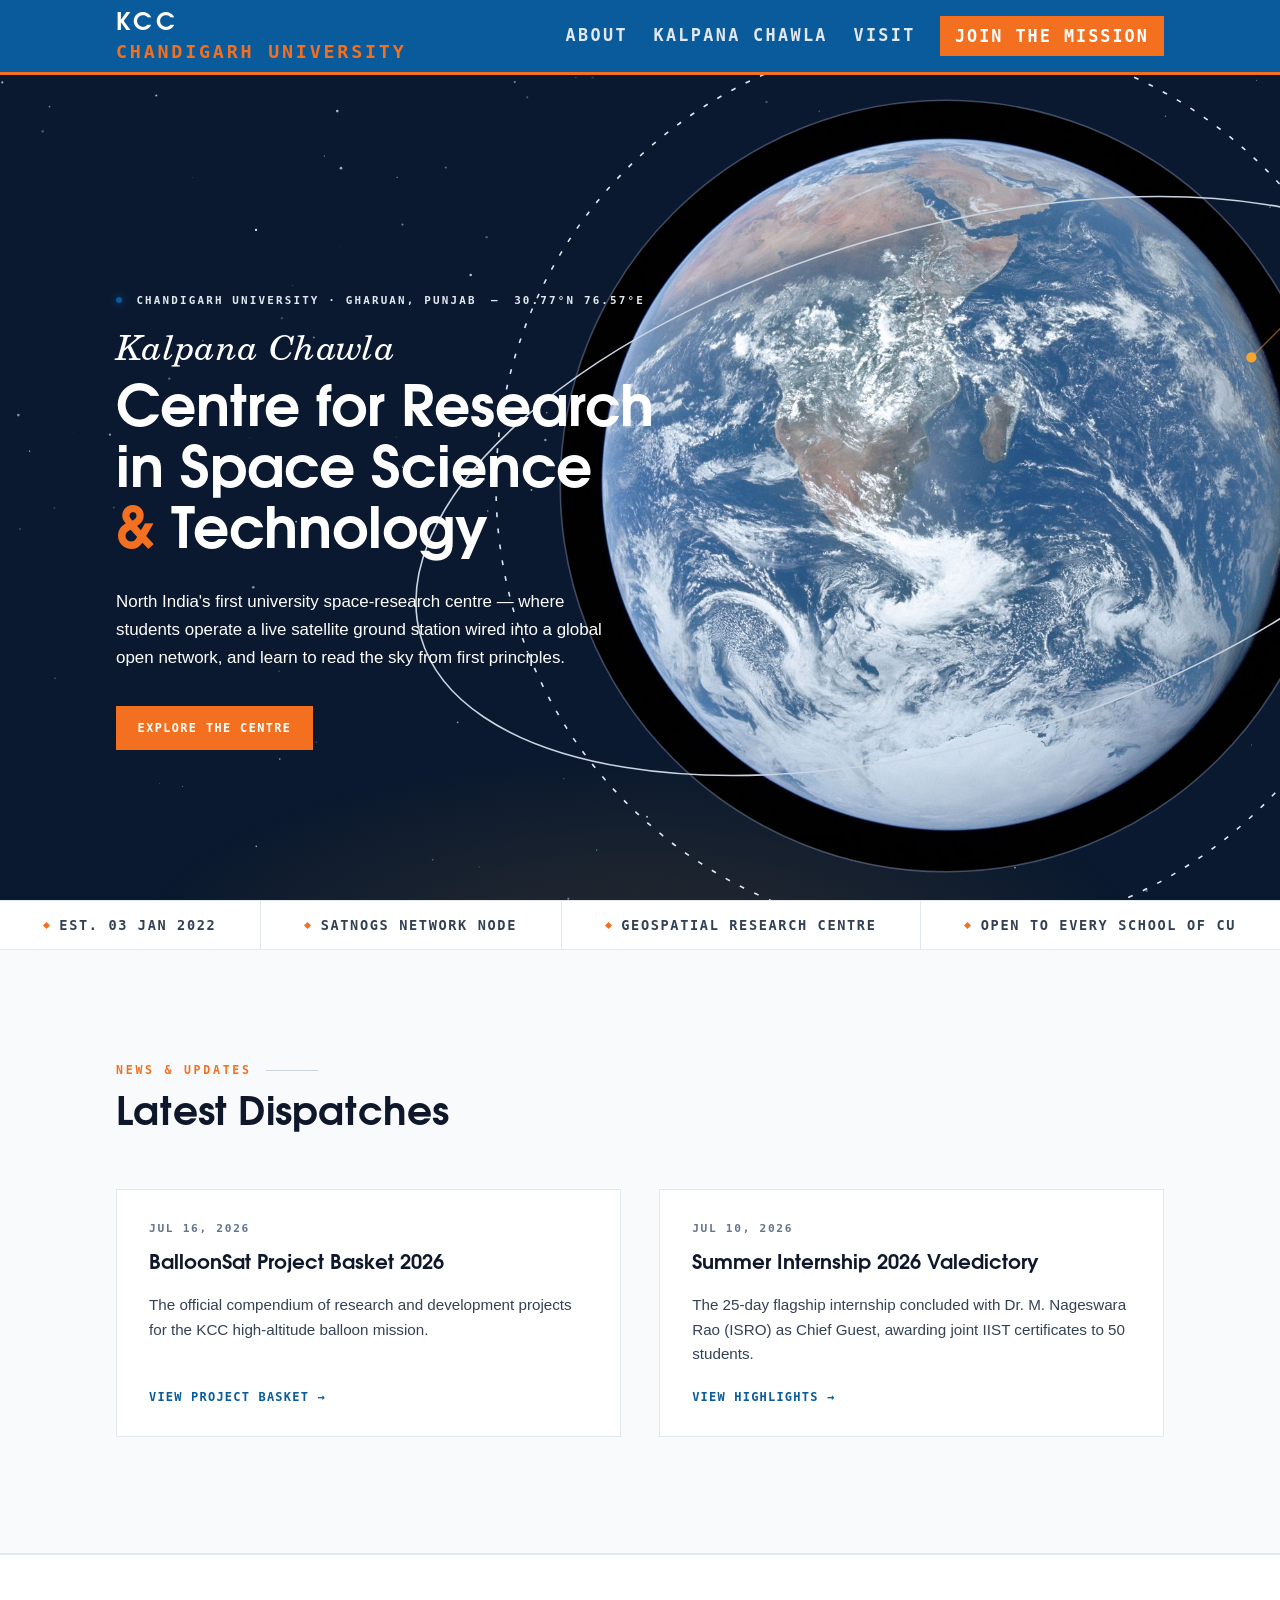
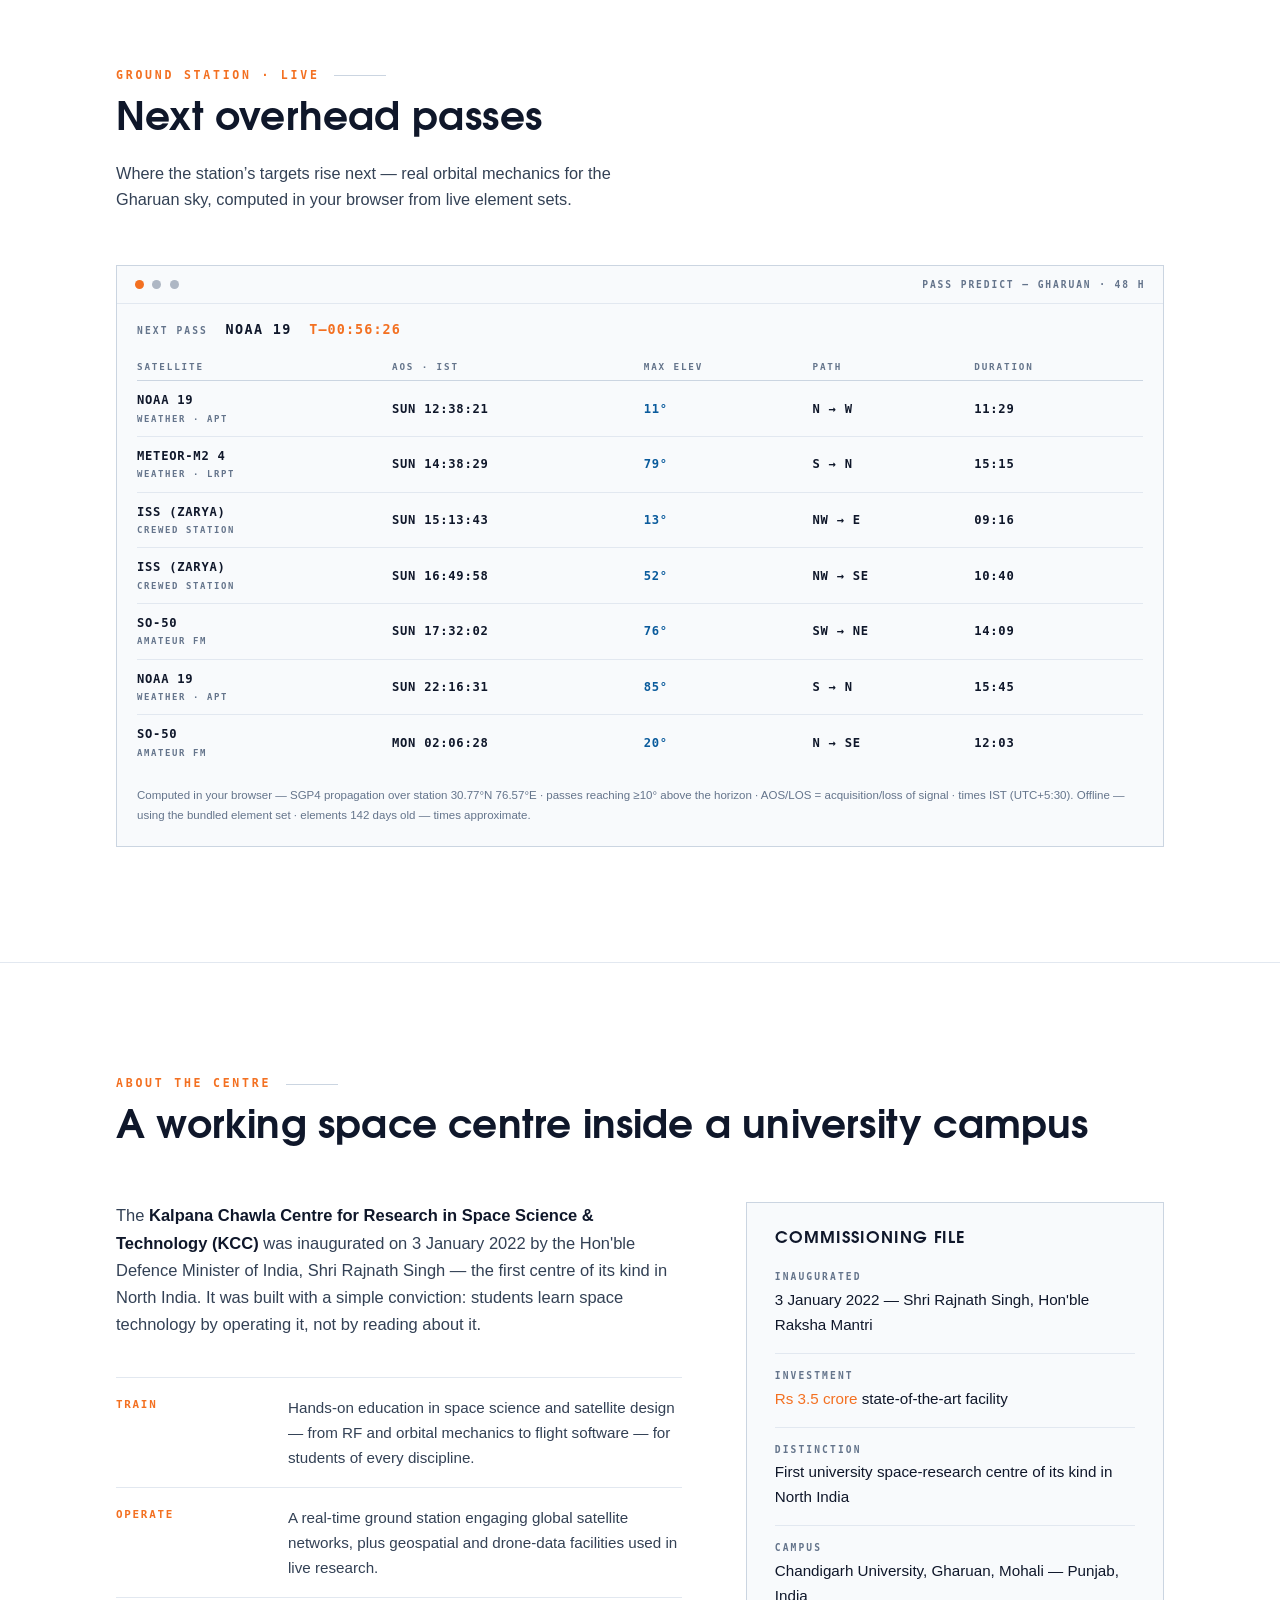
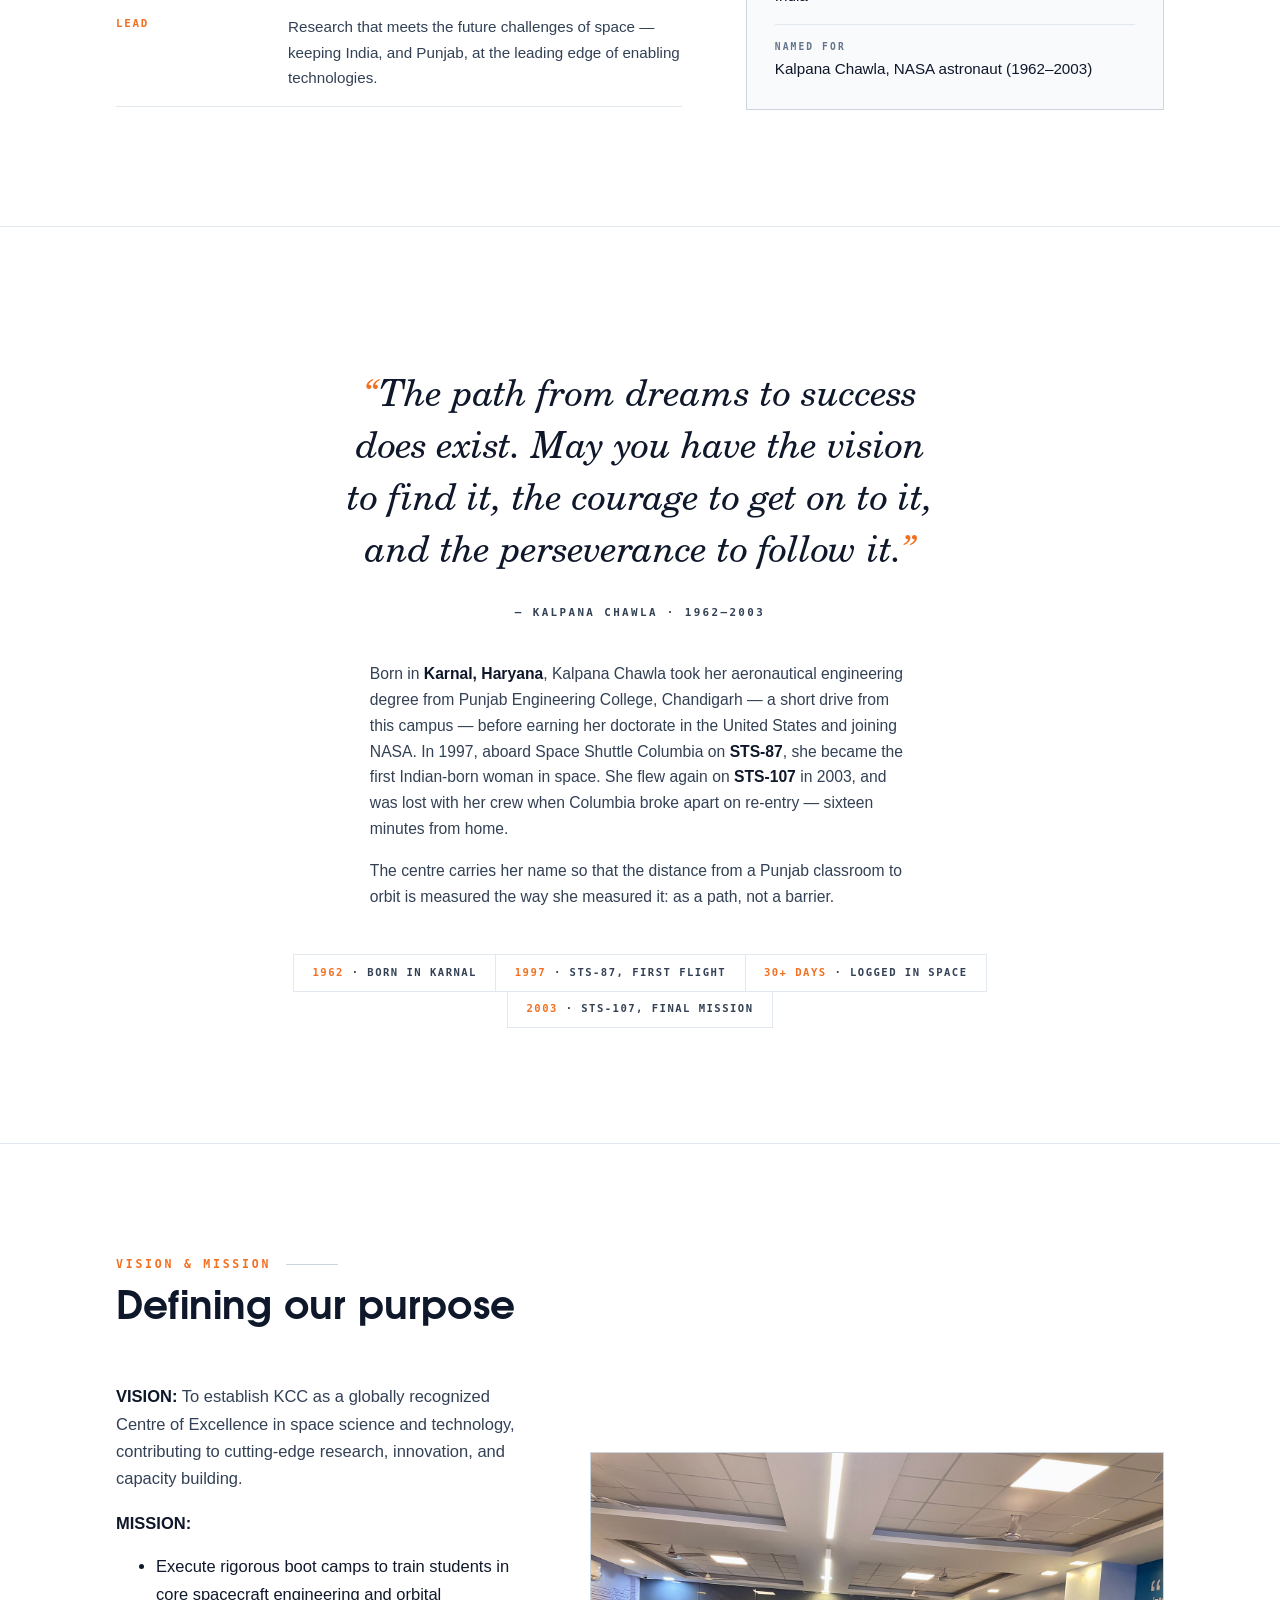
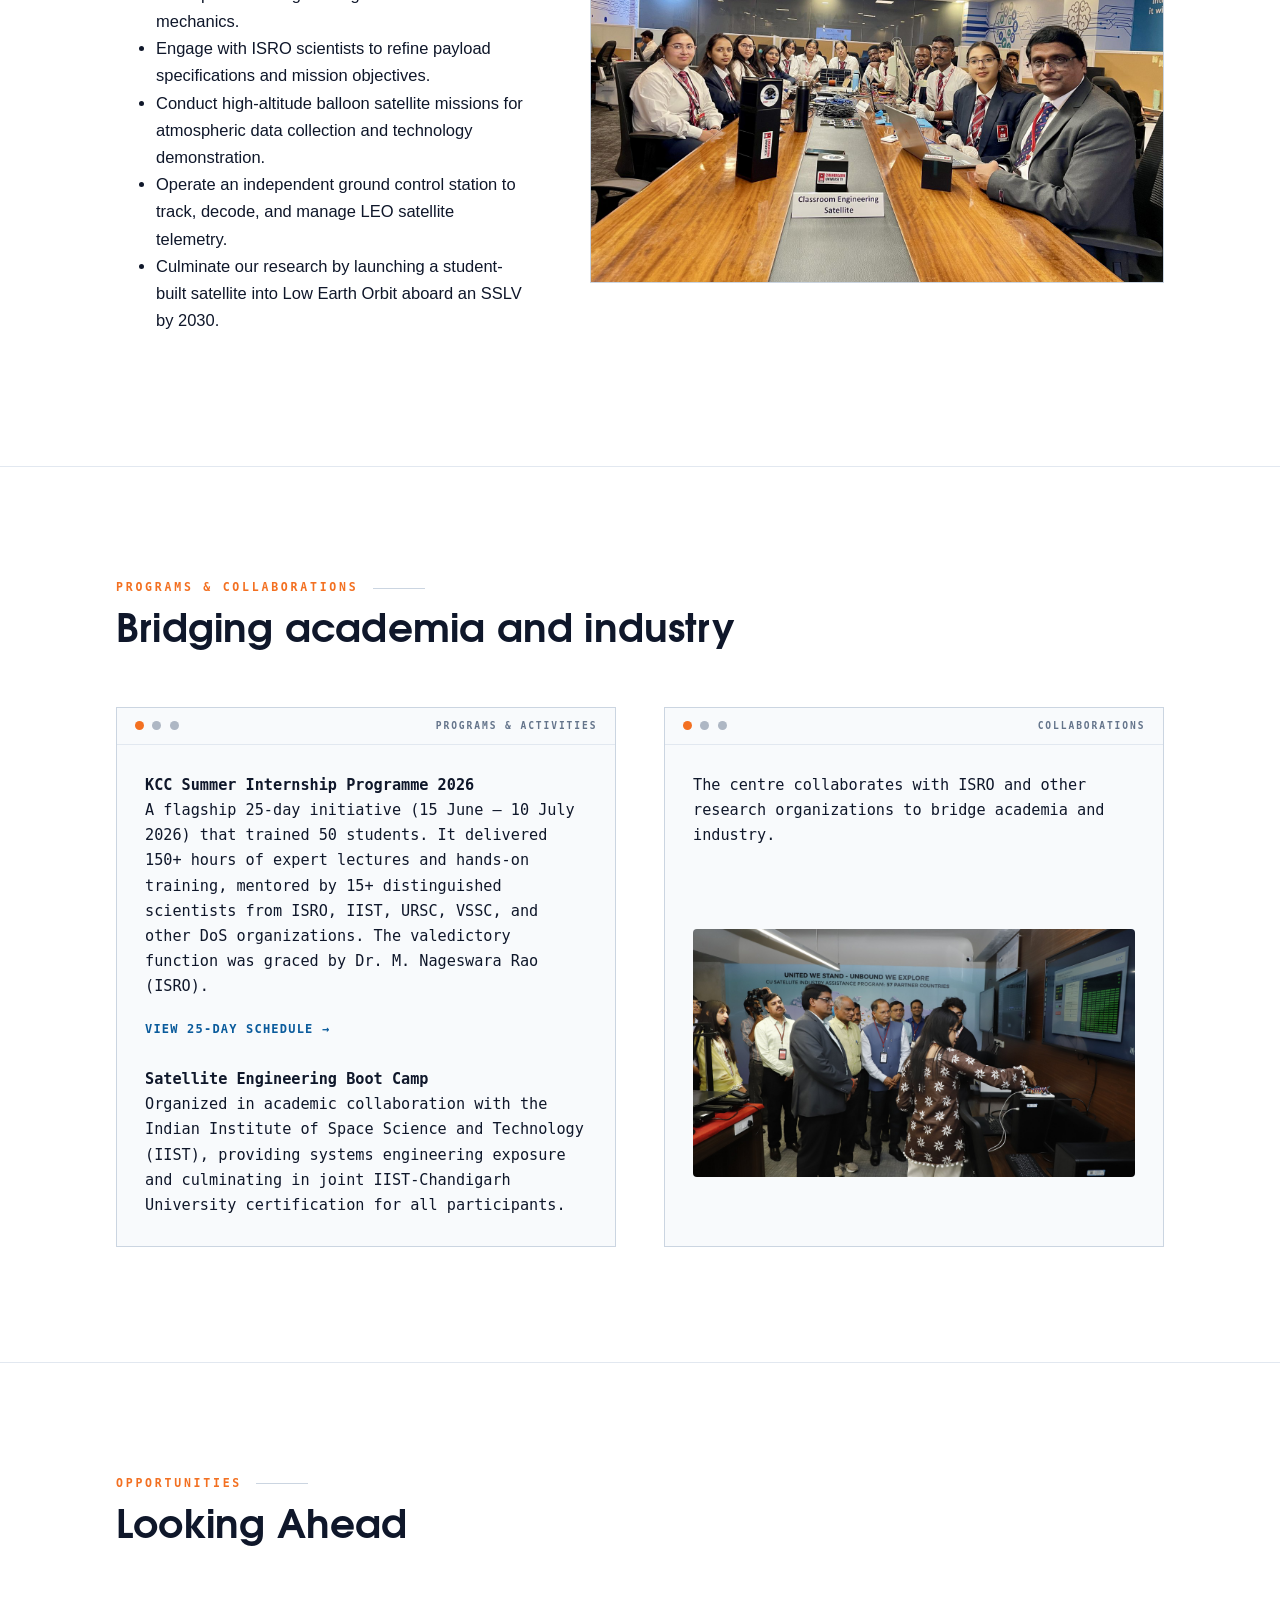
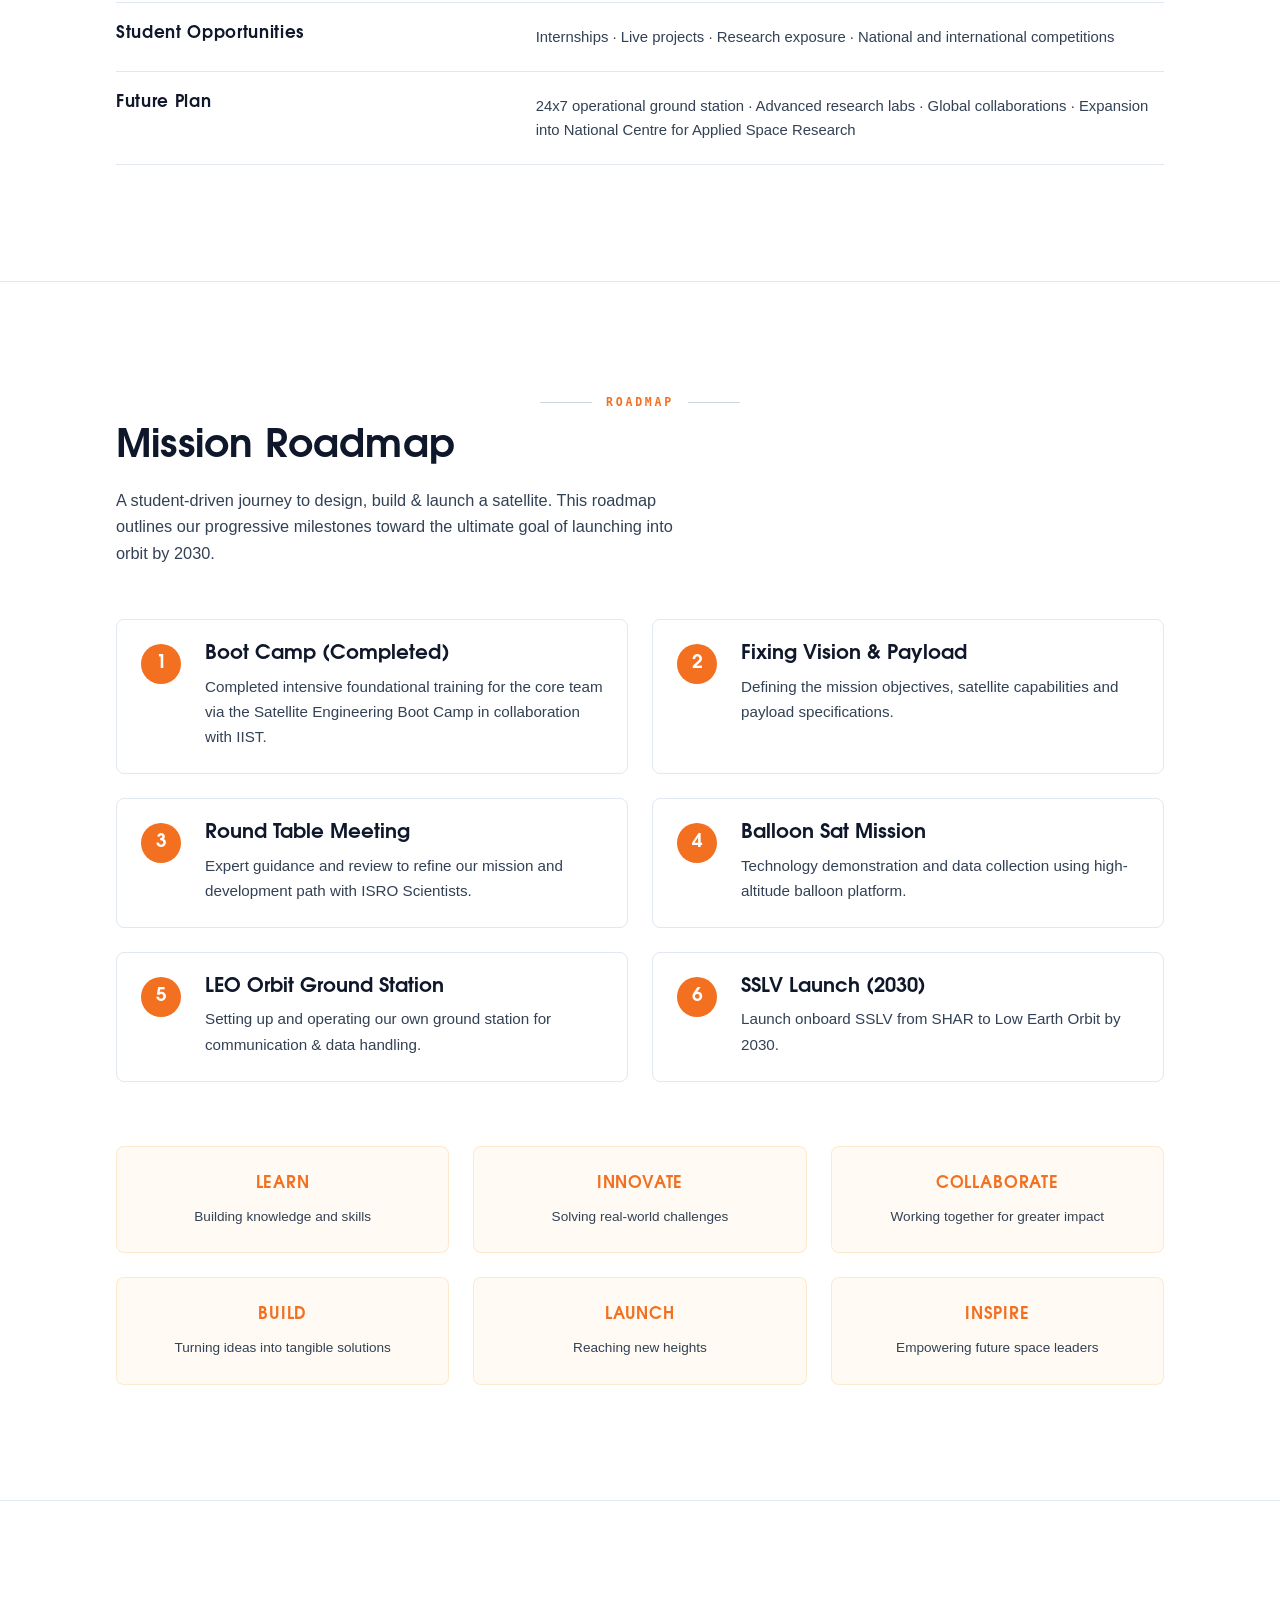
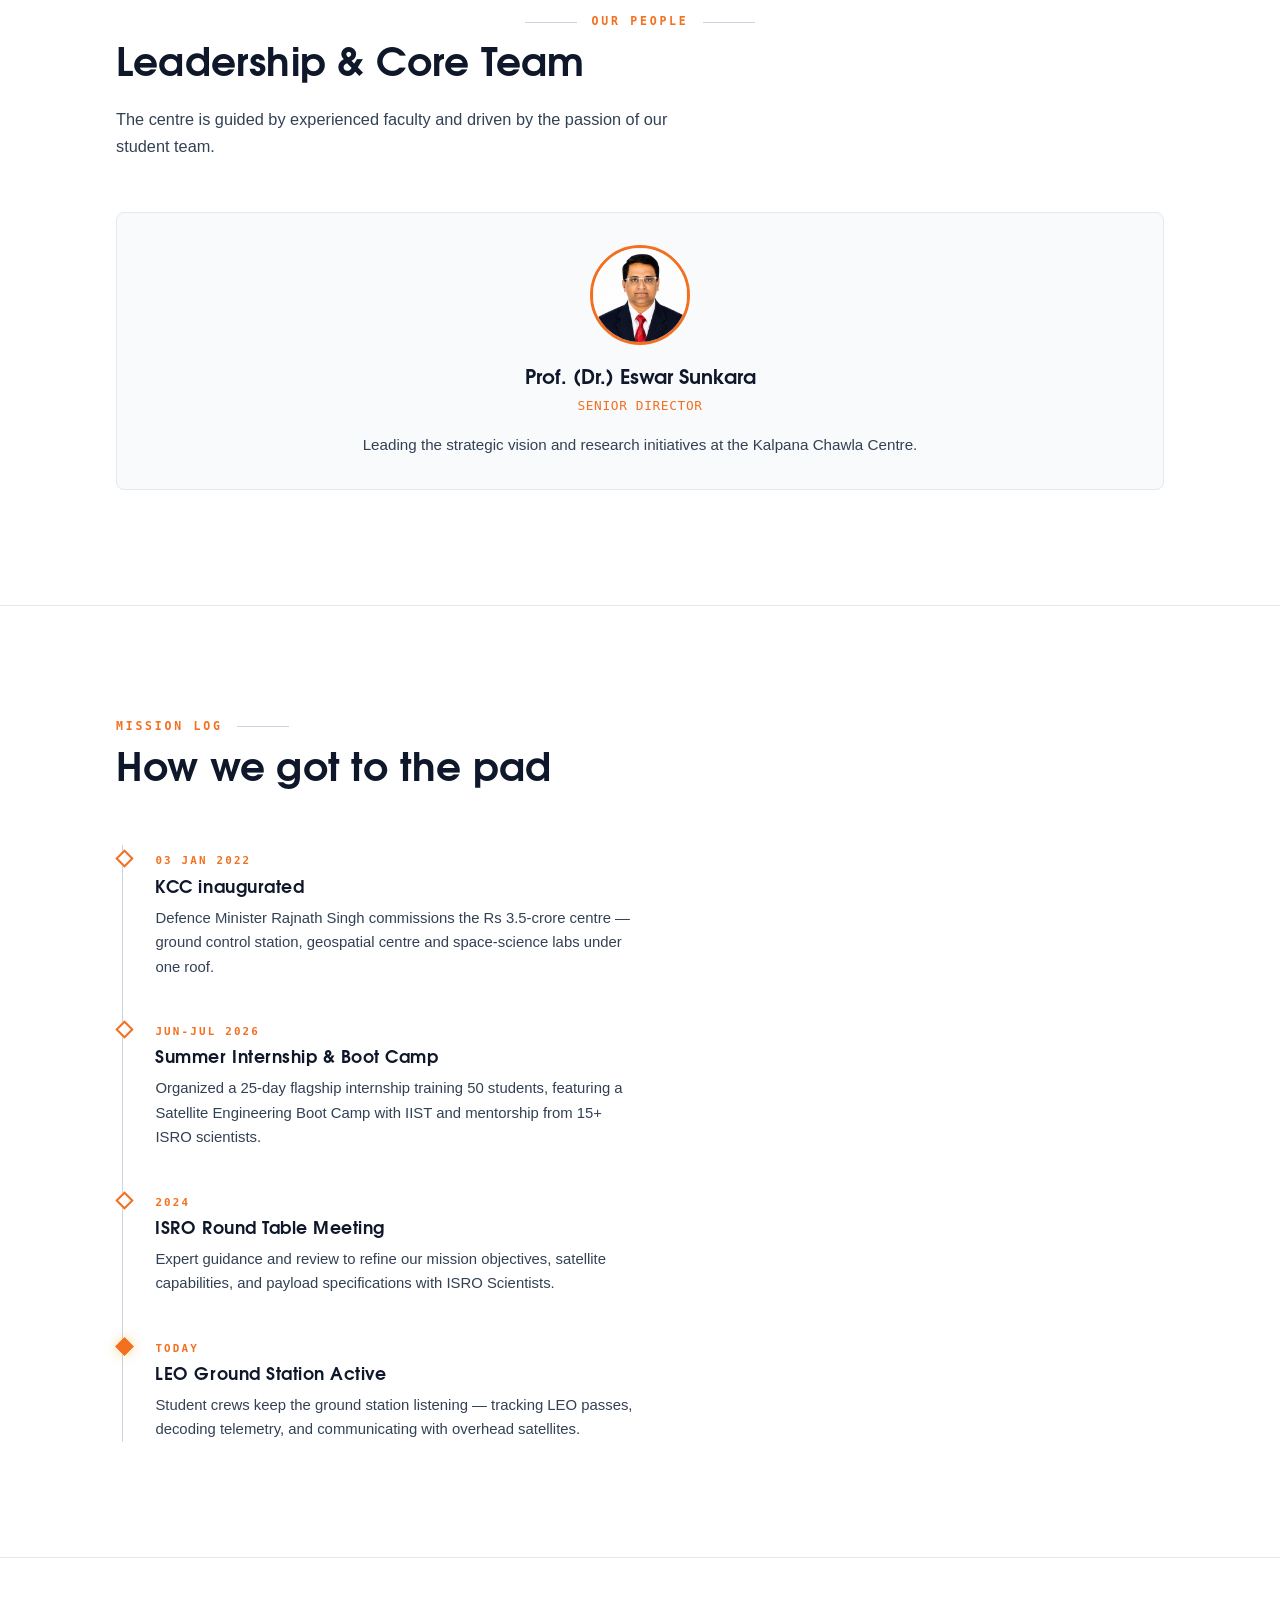
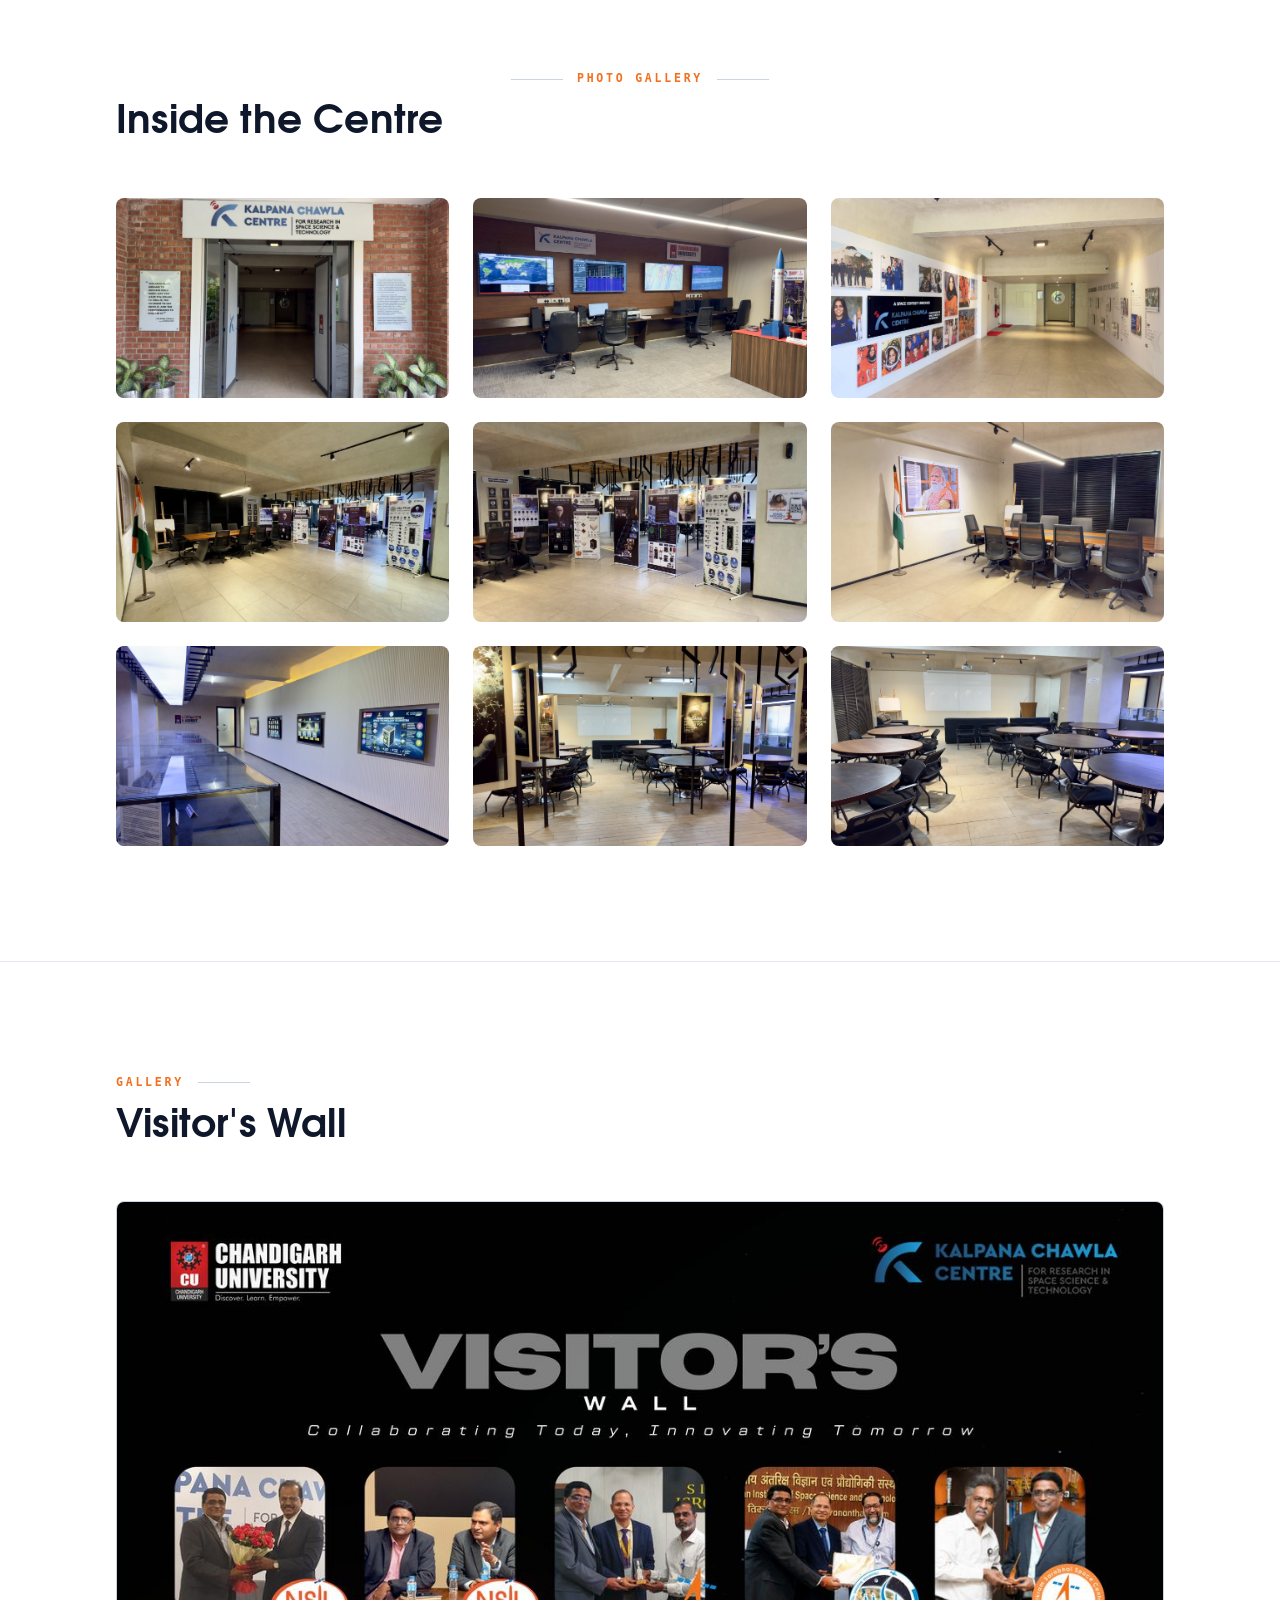
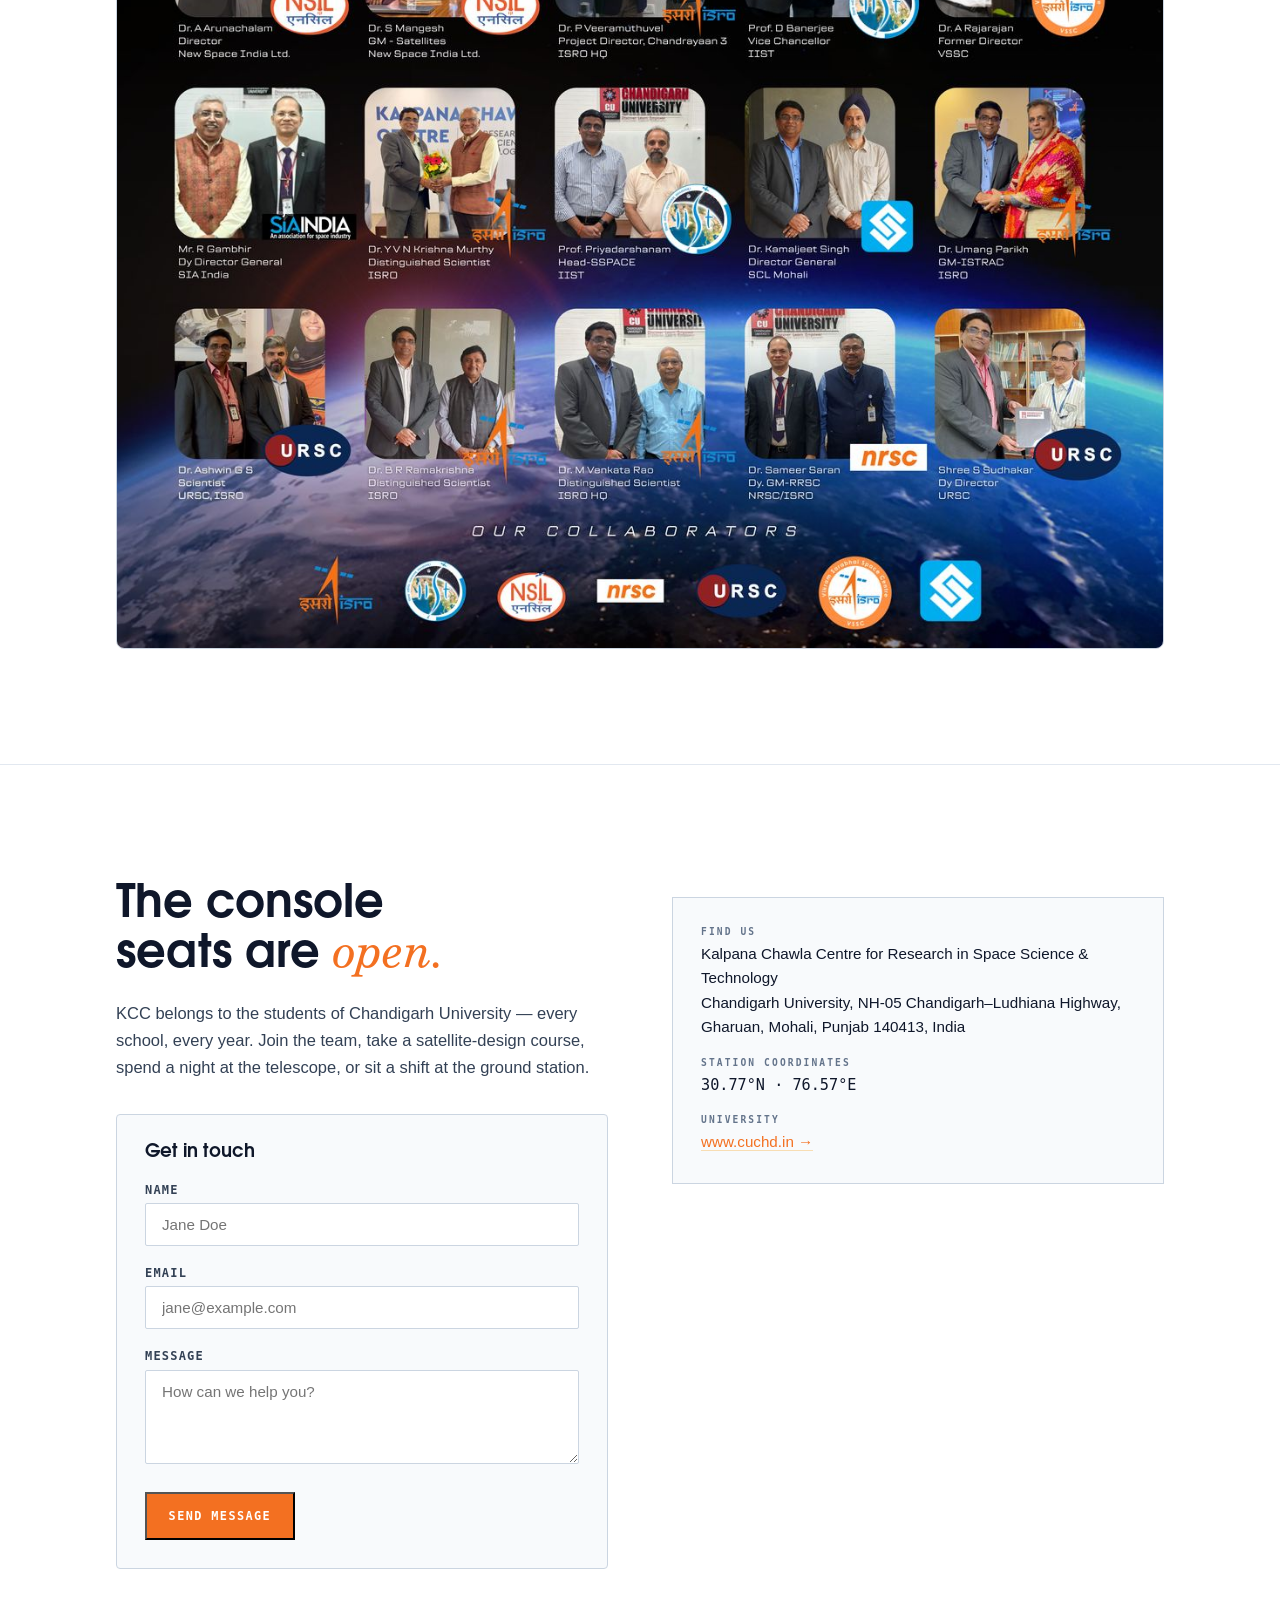
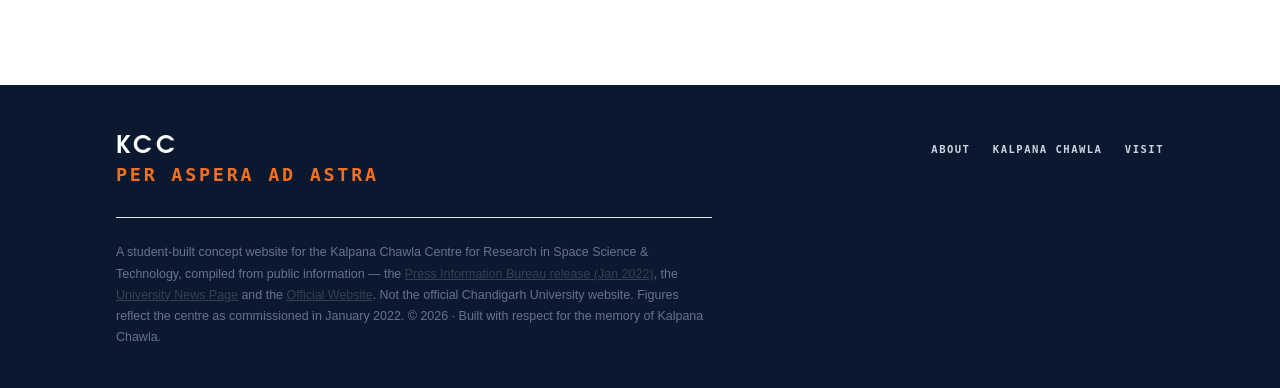
==== index.html @ 45ed9444 "Replace gallery stock images with real photos of the centre Swap the five placeholder gallery images" ====
<!doctype html>
<html lang="en">
<head>
<meta charset="utf-8">
<title>KCC &mdash; Kalpana Chawla Centre for Research in Space Science &amp; Technology</title>
<meta name="viewport" content="width=device-width, initial-scale=1">
<meta name="color-scheme" content="light">
<meta name="description" content="North India's first university space-research centre at Chandigarh University, Gharuan &mdash; a student-run satellite ground station on the global SatNOGS network, space-science labs, internships and open sky nights.">
<link rel="stylesheet" href="assets/css/style.css?v=14">

<link rel="icon" href="data:image/svg+xml,<svg xmlns='http://www.w3.org/2000/svg' viewBox='0 0 100 100'><text y='0.9em' font-size='90'>🛰️</text></svg>">
<meta property="og:title" content="KCC &mdash; Kalpana Chawla Centre for Research in Space Science & Technology">
<meta property="og:description" content="North India's first university space-research centre at Chandigarh University, Gharuan &mdash; a student-run satellite ground station on the global SatNOGS network, space-science labs, internships and open sky nights.">
<meta property="og:type" content="website">
<meta property="og:image" content="https://humanoidr6.github.io/kcc-website/assets/og.jpg">
</head>
<body>
<a class="skip" href="#about">Skip to content</a>

<header id="hdr">
  <div class="wrap nav">
    <a class="brand" href="#top" aria-label="KCC home">
      <b>KCC</b>
      <span>CHANDIGARH UNIVERSITY</span>
    </a>
    <nav aria-label="Primary">
      <ul class="nav-links" id="navlinks">
        <li><a href="#about">About</a></li>
        <li><a href="#kalpana">Kalpana Chawla</a></li>
<li><a href="#visit">Visit</a></li>
      </ul>
    </nav>
    <a class="nav-cta" href="#visit">Join the mission</a>
    <button class="burger" id="burger" aria-expanded="false" aria-controls="navlinks" aria-label="Menu">
      <svg width="18" height="14" viewBox="0 0 18 14" aria-hidden="true"><path d="M1 1h16M1 7h16M1 13h16" stroke="currentColor" stroke-width="1.6" stroke-linecap="round"/></svg>
    </button>
  </div>
</header>

<main id="top">

<!-- ================= HERO ================= -->
<section class="hero flush" id="hero">
  <canvas id="stars" aria-hidden="true"></canvas>
  <div class="wrap">
    <div class="hero-content">
      <p class="hero-coords"><span class="dot" aria-hidden="true"></span>
        Chandigarh University &middot; Gharuan, Punjab <span aria-hidden="true">&mdash;</span> 30.77&deg;N&nbsp;76.57&deg;E
      </p>
      <h1>
        <span class="name">Kalpana Chawla</span>
        Centre for Research in Space Science <span class="amp">&amp;</span> Technology
      </h1>
      <p class="hero-sub">North India's first university space-research centre &mdash; where students
        operate a live satellite ground station wired into a
        global open network, and learn to read the sky from first principles.</p>
      <div class="hero-ctas">
        <a class="btn btn-solid" href="#about">Explore the centre</a>
      </div>
    </div>

    <div class="orbit-box" aria-hidden="true">
      <svg viewBox="-20 -20 560 560">
        <defs>
          <clipPath id="earthClip">
            <circle cx="260" cy="260" r="240" />
          </clipPath>
        </defs>
        <!-- Earth -->
        <image href="assets/earth.jpg" x="20" y="20" width="480" height="480" clip-path="url(#earthClip)" preserveAspectRatio="xMidYMid slice" />
        <circle cx="260" cy="260" r="240" fill="none" stroke="rgba(148,166,201,.4)" stroke-width="1"/>
        <!-- station marker on the globe -->
        <circle cx="450" cy="180" r="3.2" fill="#F5A62B"/>
        <line x1="450" y1="180" x2="480" y2="150" stroke="rgba(245,166,43,.5)" stroke-width=".9"/>
        <text x="486" y="147" font-family="ui-monospace,Consolas,monospace" font-size="10.5"
              letter-spacing="2" fill="#93A1BC">GHARUAN GCS</text>
        <!-- orbits -->
        <g transform="rotate(-16 260 260)">
          <ellipse class="orb-ring" cx="260" cy="260" rx="340" ry="160"/>
          
          <circle class="sat-fallback" cx="600" cy="260" r="5" fill="#F5A62B" style="display:none"/>
        </g>
        <circle class="orb-ring dashed" cx="260" cy="260" r="280"/>
        <!-- Second ISRO Satellite -->
        <g class="sat-small">
          <image href="assets/satellite.png" x="-30" y="-30" width="60" height="60" />
        </g>
        <circle class="sat-fallback" cx="260" cy="108" r="4" fill="#6FD8E8" style="display:none"/>
      </svg>
      
    </div>
  </div>
</section>

<div class="datastrip" role="presentation">
  <ul>
    <li>Est. 03 Jan 2022</li>
<li>SatNOGS network node</li>
    <li>Geospatial research centre</li>
    <li>Open to every school of CU</li>
  </ul>
</div>


<!-- ================= NEWS & UPDATES ================= -->
<section id="news" class="news-section">
  <div class="wrap">
    <div class="section-head rv">
      <p class="eyebrow">News &amp; Updates</p>
      <h2>Latest Dispatches</h2>
    </div>
    <div class="news-grid">
      <article class="news-card rv">
        <div class="news-date">Jul 16, 2026</div>
        <h3>BalloonSat Project Basket 2026</h3>
        <p>The official compendium of research and development projects for the KCC high-altitude balloon mission.</p>
        <a href="respond-basket.html" class="news-link">View Project Basket &rarr;</a>
      </article>

      <article class="news-card rv" style="--d:.1s">
        <div class="news-date">Jul 10, 2026</div>
        <h3>Summer Internship 2026 Valedictory</h3>
        <p>The 25-day flagship internship concluded with Dr. M. Nageswara Rao (ISRO) as Chief Guest, awarding joint IIST certificates to 50 students.</p>
        <a href="internship-report.html" class="news-link">View highlights &rarr;</a>
      </article>

    </div>
  </div>
</section>

<!-- ================= ABOUT ================= -->
<!-- ================= UPCOMING PASSES ================= -->
<section id="passes">
  <div class="wrap">
    <div class="section-head rv">
      <p class="eyebrow">Ground station &middot; live</p>
      <h2>Next overhead passes</h2>
      <p class="lead measure">Where the station&rsquo;s targets rise next &mdash; real orbital
      mechanics for the Gharuan sky, computed in your browser from live element sets.</p>
    </div>
    <div class="passes console rv" style="--d:.1s">
      <div class="console-bar"><i></i><i></i><i></i><span>PASS PREDICT &mdash; GHARUAN &middot; 48 H</span></div>
      <div class="passes-body">
        <p class="passes-status" id="passes-status" role="status">ACQUIRING ORBITAL ELEMENTS<span class="cursor" aria-hidden="true"></span></p>
        <p class="passes-next" id="passes-next" aria-hidden="true" hidden><span class="pk">NEXT PASS</span><b id="pn-sat"></b><span class="pn-t num" id="pn-t"></span></p>
        <div class="passes-scroll" id="passes-tblwrap" hidden>
          <table class="passes-tbl">
            <caption class="sr">Upcoming satellite passes over the Gharuan ground station &mdash; next 48 hours, Indian Standard Time</caption>
            <thead><tr>
              <th scope="col">Satellite</th>
              <th scope="col">AOS &middot; IST</th>
              <th scope="col">Max elev</th>
              <th scope="col">Path</th>
              <th scope="col">Duration</th>
            </tr></thead>
            <tbody id="passes-rows"></tbody>
          </table>
        </div>
        <p class="passes-foot" id="passes-foot" hidden></p>
      </div>
    </div>
  </div>
</section>

<section id="about">
  <div class="wrap">
    <div class="section-head rv">
      <p class="eyebrow">About the centre</p>
      <h2>A working space centre inside a university campus</h2>
    </div>
    <div class="about-grid">
      <div class="prose rv">
        <p>The <strong>Kalpana Chawla Centre for Research in Space Science &amp; Technology
        (KCC)</strong> was inaugurated on 3 January 2022 by the Hon'ble Defence Minister of
        India, Shri Rajnath Singh &mdash; the first centre of its kind in North India. It was built
        with a simple conviction: students learn space technology by operating it, not by
        reading about it.</p>
        
        <div class="objectives">
          <div class="row"><span class="k">Train</span>
            <span class="d">Hands-on education in space science and satellite design &mdash; from RF and
            orbital mechanics to flight software &mdash; for students of every discipline.</span></div>
          <div class="row"><span class="k">Operate</span>
            <span class="d">A real-time ground station engaging global satellite networks, plus
            geospatial and drone-data facilities used in live research.</span></div>
          <div class="row"><span class="k">Lead</span>
            <span class="d">Research that meets the future challenges of space &mdash; keeping India,
            and Punjab, at the leading edge of enabling technologies.</span></div>
        </div>
      </div>
      <aside class="factcard rv" style="--d:.12s" aria-label="Commissioning facts">
        <h3>Commissioning file</h3>
        <dl>
          <div class="fr"><dt>Inaugurated</dt><dd>3 January 2022 &mdash; Shri Rajnath Singh, Hon'ble Raksha Mantri</dd></div>
          <div class="fr"><dt>Investment</dt><dd><span class="num">Rs 3.5 crore</span> state-of-the-art facility</dd></div>
          <div class="fr"><dt>Distinction</dt><dd>First university space-research centre of its kind in North India</dd></div>
          <div class="fr"><dt>Campus</dt><dd>Chandigarh University, Gharuan, Mohali &mdash; Punjab, India</dd></div>
          <div class="fr"><dt>Named for</dt><dd>Kalpana Chawla, NASA astronaut (1962&ndash;2003)</dd></div>
        </dl>
      </aside>
    </div>
  </div>
</section>

<!-- ================= TRIBUTE ================= -->
<section id="kalpana" class="tribute">
  <div class="wrap">
    <p class="eyebrow center rv">The namesake</p>
    <figure class="rv" style="--d:.08s">
      <blockquote>
        <span class="q">&ldquo;</span>The path from dreams to success does exist. May you have the vision
        to find it, the courage to get on to it, and the perseverance to follow it.<span class="q">&rdquo;</span>
      </blockquote>
      <figcaption>&mdash; Kalpana Chawla &middot; 1962&ndash;2003</figcaption>
    </figure>
    <div class="bio rv" style="--d:.14s">
      <p>Born in <strong>Karnal, Haryana</strong>, Kalpana Chawla took her aeronautical engineering
      degree from Punjab Engineering College, Chandigarh &mdash; a short drive from this campus &mdash; before
      earning her doctorate in the United States and joining NASA. In 1997, aboard Space Shuttle
      Columbia on <strong>STS-87</strong>, she became the first Indian-born woman in space. She flew
      again on <strong>STS-107</strong> in 2003, and was lost with her crew when Columbia broke apart
      on re-entry &mdash; sixteen minutes from home.</p>
      <p>The centre carries her name so that the distance from a Punjab classroom to orbit is
      measured the way she measured it: as a path, not a barrier.</p>
    </div>
    <div class="chawla-line rv" style="--d:.2s" role="list">
      <span role="listitem"><b>1962</b> &middot; Born in Karnal</span>
      <span role="listitem"><b>1997</b> &middot; STS-87, first flight</span>
      <span role="listitem"><b>30+ days</b> &middot; logged in space</span>
      <span role="listitem"><b>2003</b> &middot; STS-107, final mission</span>
    </div>
  </div>
</section>

<!-- ================= VISION & MISSION ================= -->
<section id="vision-mission">
  <div class="wrap">
    <div class="section-head rv">
      <p class="eyebrow">Vision &amp; Mission</p>
      <h2>Defining our purpose</h2>
    </div>
    <div class="about-grid" style="grid-template-columns: 1fr 1.4fr; align-items: center;">
      <div class="prose rv">
        <p><strong>VISION:</strong> To establish KCC as a globally recognized Centre of Excellence in space science and technology, contributing to cutting-edge research, innovation, and capacity building.</p>
        <p><strong>MISSION:</strong></p>
        <ul>
          <li>Execute rigorous boot camps to train students in core spacecraft engineering and orbital mechanics.</li>
          <li>Engage with ISRO scientists to refine payload specifications and mission objectives.</li>
          <li>Conduct high-altitude balloon satellite missions for atmospheric data collection and technology demonstration.</li>
          <li>Operate an independent ground control station to track, decode, and manage LEO satellite telemetry.</li>
          <li>Culminate our research by launching a student-built satellite into Low Earth Orbit aboard an SSLV by 2030.</li>
        </ul>
      </div>
      <aside class="factcard rv" style="--d:.12s; padding:0; overflow:hidden;" aria-label="Visual of facility">
        <img src="assets/IMG_1417.jpg" alt="Modern space research facility" style="display:block; width:100%;">
      </aside>
    </div>
  </div>
</section>

<!-- ================= PROGRAMS & COLLABORATIONS ================= -->
<section id="programs">
  <div class="wrap">
    <div class="section-head rv">
      <p class="eyebrow">Programs &amp; Collaborations</p>
      <h2>Bridging academia and industry</h2>
    </div>
    <div class="gs-grid">
      <div class="console rv">
        <div class="console-bar"><i></i><i></i><i></i><span>PROGRAMS &amp; ACTIVITIES</span></div>
        <div class="console-body" style="padding:1.75rem; font-size:.95rem; color:var(--ink);">
          <p><strong>KCC Summer Internship Programme 2026</strong><br>
          A flagship 25-day initiative (15 June &ndash; 10 July 2026) that trained 50 students. It delivered 150+ hours of expert lectures and hands-on training, mentored by 15+ distinguished scientists from ISRO, IIST, URSC, VSSC, and other DoS organizations. The valedictory function was graced by Dr. M. Nageswara Rao (ISRO).</p>
          <a href="internship-schedule.html" class="news-link" style="margin-top:0.5rem; display:inline-block;">View 25-Day Schedule &rarr;</a>
          <p style="margin-top: 1rem;"><strong>Satellite Engineering Boot Camp</strong><br>
          Organized in academic collaboration with the Indian Institute of Space Science and Technology (IIST), providing systems engineering exposure and culminating in joint IIST-Chandigarh University certification for all participants.</p>
        </div>
      </div>
      <div class="console rv" style="--d:.1s">
        <div class="console-bar"><i></i><i></i><i></i><span>COLLABORATIONS</span></div>
        <div class="console-body" style="padding:1.75rem; font-size:.95rem; color:var(--ink);">
          <p>The centre collaborates with ISRO and other research organizations to bridge academia and industry.</p>
          <img src="assets/ground_station.jpg?v=2" alt="A student demonstrating the telemetry console in the centre's mission control room to visiting delegates" style="border-radius:4px; margin-top: 1.5rem;">
        </div>
      </div>
    </div>
  </div>
</section>

<!-- ================= STUDENT & FUTURE ================= -->
<section id="opportunities">
  <div class="wrap">
    <div class="section-head rv">
      <p class="eyebrow">Opportunities</p>
      <h2>Looking Ahead</h2>
    </div>
    <div class="res-rows rv">
      <div class="res-row"><h3>Student Opportunities</h3>
        <p>Internships &middot; Live projects &middot; Research exposure &middot; National and international competitions</p></div>
      <div class="res-row"><h3>Future Plan</h3>
        <p>24x7 operational ground station &middot; Advanced research labs &middot; Global collaborations &middot; Expansion into National Centre for Applied Space Research</p></div>
    </div>
  </div>
</section>

<!-- ================= ROADMAP ================= -->
<section id="roadmap">
  <div class="wrap">
    <div class="section-head center rv">
      <div class="eyebrow center">Roadmap</div>
      <h2>Mission Roadmap</h2>
      <p class="lead measure">A student-driven journey to design, build &amp; launch a satellite. This roadmap outlines our progressive milestones toward the ultimate goal of launching into orbit by 2030.</p>
    </div>
    
    <div class="roadmap-grid">
      <div class="roadmap-item rv">
        <div class="step-num">1</div>
        <div class="step-content">
          <h3>Boot Camp (Completed)</h3>
          <p>Completed intensive foundational training for the core team via the Satellite Engineering Boot Camp in collaboration with IIST.</p>
        </div>
      </div>
      <div class="roadmap-item rv" style="--d:.1s">
        <div class="step-num">2</div>
        <div class="step-content">
          <h3>Fixing Vision &amp; Payload</h3>
          <p>Defining the mission objectives, satellite capabilities and payload specifications.</p>
        </div>
      </div>
      <div class="roadmap-item rv" style="--d:.2s">
        <div class="step-num">3</div>
        <div class="step-content">
          <h3>Round Table Meeting</h3>
          <p>Expert guidance and review to refine our mission and development path with ISRO Scientists.</p>
        </div>
      </div>
      <div class="roadmap-item rv" style="--d:.3s">
        <div class="step-num">4</div>
        <div class="step-content">
          <h3>Balloon Sat Mission</h3>
          <p>Technology demonstration and data collection using high-altitude balloon platform.</p>
        </div>
      </div>
      <div class="roadmap-item rv" style="--d:.4s">
        <div class="step-num">5</div>
        <div class="step-content">
          <h3>LEO Orbit Ground Station</h3>
          <p>Setting up and operating our own ground station for communication &amp; data handling.</p>
        </div>
      </div>
      <div class="roadmap-item rv" style="--d:.5s">
        <div class="step-num">6</div>
        <div class="step-content">
          <h3>SSLV Launch (2030)</h3>
          <p>Launch onboard SSLV from SHAR to Low Earth Orbit by 2030.</p>
        </div>
      </div>
    </div>
    
    <div class="values-grid rv" style="--d:.6s">
      <div class="value-item">
        <strong>LEARN</strong>
        <p>Building knowledge and skills</p>
      </div>
      <div class="value-item">
        <strong>INNOVATE</strong>
        <p>Solving real-world challenges</p>
      </div>
      <div class="value-item">
        <strong>COLLABORATE</strong>
        <p>Working together for greater impact</p>
      </div>
      <div class="value-item">
        <strong>BUILD</strong>
        <p>Turning ideas into tangible solutions</p>
      </div>
      <div class="value-item">
        <strong>LAUNCH</strong>
        <p>Reaching new heights</p>
      </div>
      <div class="value-item">
        <strong>INSPIRE</strong>
        <p>Empowering future space leaders</p>
      </div>
    </div>
  </div>
</section>

<!-- ================= MISSION LOG ================= -->
<!-- ================= TEAM / LEADERSHIP ================= -->
<section id="team">
  <div class="wrap">
    <div class="section-head center rv">
      <div class="eyebrow center">Our People</div>
      <h2>Leadership &amp; Core Team</h2>
      <p class="lead measure">The centre is guided by experienced faculty and driven by the passion of our student team.</p>
    </div>
    <div class="team-grid">
      <div class="team-member rv">
        <div class="team-avatar">
          <img src="assets/eswar_sunkara.jpg" alt="Prof. Eswar Sunkara" style="width: 100%; height: 100%; object-fit: cover;">
        </div>
        <div class="team-info">
          <h3>Prof. (Dr.) Eswar Sunkara</h3>
          <p class="team-role">Senior Director</p>
          <p class="team-bio">Leading the strategic vision and research initiatives at the Kalpana Chawla Centre.</p>
        </div>
      </div>

    </div>
  </div>
</section>
<section aria-label="Mission log">
  <div class="wrap">
    <div class="section-head rv">
      <p class="eyebrow">Mission log</p>
      <h2>How we got to the pad</h2>
    </div>
    <div class="log">
      <div class="log-item rv"><time>03 Jan 2022</time>
        <h3>KCC inaugurated</h3>
        <p>Defence Minister Rajnath Singh commissions the Rs 3.5-crore centre &mdash; ground control
        station, geospatial centre and space-science labs under one roof.</p></div>
      <div class="log-item rv" style="--d:.08s"><time>Jun-Jul 2026</time>
        <h3>Summer Internship &amp; Boot Camp</h3>
        <p>Organized a 25-day flagship internship training 50 students, featuring a Satellite Engineering Boot Camp with IIST and mentorship from 15+ ISRO scientists.</p></div>
      <div class="log-item rv" style="--d:.16s"><time>2024</time>
        <h3>ISRO Round Table Meeting</h3>
        <p>Expert guidance and review to refine our mission objectives, satellite capabilities, and payload specifications with ISRO Scientists.</p></div>
      <div class="log-item now rv" style="--d:.24s"><time>Today</time>
        <h3>LEO Ground Station Active</h3>
        <p>Student crews keep the ground station listening &mdash; tracking LEO passes, decoding telemetry, and communicating with overhead satellites.</p></div>
    </div>
  </div>
</section>

<!-- ================= VISITOR'S WALL ================= -->
<section id="gallery">
  <div class="wrap">
    <div class="section-head center">
      <div class="eyebrow center">Photo Gallery</div>
      <h2>Inside the Centre</h2>
    </div>
    <div class="gallery-grid">
      <img src="assets/centre_1.jpg" alt="Entrance of the Kalpana Chawla Centre for Research in Space Science &amp; Technology" class="gallery-item">
      <img src="assets/centre_3.jpg" alt="Mission control room with telemetry monitors and satellite launch-vehicle model" class="gallery-item">
      <img src="assets/centre_2.jpg" alt="Corridor astronaut photo wall &mdash; A Space Odyssey Unbound" class="gallery-item">
      <img src="assets/centre_4.jpg" alt="Exhibition hall with project standees and the central conference table" class="gallery-item">
      <img src="assets/centre_6.jpg" alt="Project gallery lined with student research and mission posters" class="gallery-item">
      <img src="assets/centre_5.jpg" alt="Conference room with the Indian tricolour and portrait of the Prime Minister" class="gallery-item">
      <img src="assets/centre_7.jpg" alt="Display corridor with wall-mounted exhibits and interactive screens" class="gallery-item">
      <img src="assets/centre_8.jpg" alt="Seminar and discussion area with round tables amid the exhibits" class="gallery-item">
      <img src="assets/centre_9.jpg" alt="Seminar hall with round tables and projector screen" class="gallery-item">
    </div>
  </div>
</section>

<!-- Lightbox Modal -->
<div id="lightbox" class="lightbox">
  <span class="lightbox-close">&times;</span>
  <img class="lightbox-content" id="lightbox-img">
  <div id="lightbox-caption"></div>
</div>

<section id="visitors-wall">
  <div class="wrap">
    <div class="section-head rv">
      <p class="eyebrow">Gallery</p>
      <h2>Visitor's Wall</h2>
    </div>
    <div class="rv" style="text-align: center;">
      <img src="assets/visitors_wall.jpg" alt="Visitor's Wall" style="border-radius: 8px; width: 100%; margin: 0 auto; border: 1px solid var(--line-strong);">
    </div>
  </div>
</section>

<!-- ================= VISIT ================= -->
<section id="visit" class="visit">
  <div class="wrap">
    <div class="rv">
    <div class="visit-grid">
      <div class="rv">
        <h2>The console seats are <em>open.</em></h2>
        <p class="lead measure">KCC belongs to the students of Chandigarh University &mdash; every
        school, every year. Join the team, take a satellite-design course, spend a night at
        the telescope, or sit a shift at the ground station.</p>
        
        <form class="contact-form" id="contactForm" onsubmit="event.preventDefault(); alert('Thank you for contacting KCC. We will get back to you shortly.'); this.reset();">
          <h3>Get in touch</h3>
          <div class="form-group">
            <label for="name">Name</label>
            <input type="text" id="name" required placeholder="Jane Doe">
          </div>
          <div class="form-group">
            <label for="email">Email</label>
            <input type="email" id="email" required placeholder="jane@example.com">
          </div>
          <div class="form-group">
            <label for="message">Message</label>
            <textarea id="message" required rows="4" placeholder="How can we help you?"></textarea>
          </div>
          <button type="submit" class="btn btn-solid">Send Message</button>
        </form>
      </div>

      <dl class="addr rv" style="--d:.1s">
        <dt>Find us</dt>
        <dd>Kalpana Chawla Centre for Research in Space Science &amp; Technology<br>
        Chandigarh University, NH-05 Chandigarh&ndash;Ludhiana Highway,<br>
        Gharuan, Mohali, Punjab 140413, India</dd>
        <dt>Station coordinates</dt>
        <dd class="mono num">30.77&deg;N &middot; 76.57&deg;E</dd>
        <dt>University</dt>
        <dd><a href="https://www.cuchd.in" target="_blank" rel="noopener">www.cuchd.in &rarr;</a></dd>
      </dl>
    </div>
  </div>
</section>

</main>

<footer>
  <div class="wrap">
    <div class="foot-top">
      <a class="brand" href="#top" aria-label="Back to top">
        <b>KCC</b>
        <span>PER ASPERA AD ASTRA</span>
      </a>
      <ul class="foot-links">
        <li><a href="#about">About</a></li>
        <li><a href="#kalpana">Kalpana Chawla</a></li>
<li><a href="#visit">Visit</a></li>
      </ul>
    </div>
    <p class="foot-note">A student-built concept website for the Kalpana Chawla Centre for Research in
      Space Science &amp; Technology, compiled from public information &mdash; the
      <a href="https://www.pib.gov.in/PressReleasePage.aspx?PRID=1787104" target="_blank" rel="noopener">Press Information Bureau release (Jan 2022)</a>,
      the <a href="https://news.cuchd.in" target="_blank" rel="noopener">University News Page</a> and the
      <a href="https://www.cuchd.in" target="_blank" rel="noopener">Official Website</a>.
      Not the official Chandigarh University website. Figures reflect the centre as commissioned in January 2022.
      &copy; <span id="yr">2026</span> &middot; Built with respect for the memory of Kalpana Chawla.</p>
  </div>
</footer>

<script src="assets/js/main.js?v=2"></script>
<script src="assets/js/starfield.js"></script>
<script src="assets/js/passes.js?v=1"></script>
</body>
</html>
---- assets/css/style.css ----
/* ============ FONTS (embedded, self-contained) ============ */
@font-face{
  font-family:"URW Gothic";
  src:url([data-uri]) format("woff2");
  font-weight:600;font-style:normal;font-display:swap;
}
@font-face{
  font-family:"C059";
  src:url([data-uri]) format("woff2");
  font-weight:400;font-style:italic;font-display:swap;
}

/* ============ TOKENS ============ */
:root{
  --void:#FFFFFF;
  --panel:#F8FAFC;
  --panel-2:#F1F5F9;
  --line:#E2E8F0;
  --line-strong:#CBD5E1;
  --ink:#0F172A;
  --muted:#334155;
  --faint:#64748B;
  --saffron:#F37021;
  --saffron-deep:#D98A0F;
  --signal:#0A5B9C;
  --display:"URW Gothic","Avantgarde","Century Gothic","Futura",system-ui,sans-serif;
  --serif:"C059","Century Schoolbook",Georgia,serif;
  --body:"Helvetica Neue",Helvetica,Arial,system-ui,sans-serif;
  --mono:ui-monospace,"SF Mono","Cascadia Code",Consolas,"DejaVu Sans Mono",Menlo,monospace;
  --wrap:1128px;
  --pad:clamp(1.25rem,4vw,2.5rem);
  color-scheme:light; --isro-blue:#0A192F;
}

/* ============ BASE ============ */
*{box-sizing:border-box}
html{scroll-padding-top:92px}
@media (prefers-reduced-motion:no-preference){html{scroll-behavior:smooth}}
body{
  margin:0;background:var(--void);color:var(--ink);
  font-family:var(--body);font-size:16.5px;line-height:1.65;
  -webkit-font-smoothing:antialiased;text-rendering:optimizeLegibility;
  overflow-x:hidden;
}
::selection{background:var(--signal);color:#FFFFFF}
a{color:inherit}
img,svg,canvas{max-width:100%;display:block}
:focus-visible{outline:2px solid var(--saffron);outline-offset:3px;border-radius:2px}
.skip{position:absolute;left:-999px;top:8px;z-index:99;background:var(--saffron);color:var(--void);
  padding:.55rem 1rem;font:600 .8rem var(--mono);letter-spacing:.08em;text-decoration:none}
.skip:focus{left:8px}

.wrap{max-width:var(--wrap);margin-inline:auto;padding-inline:var(--pad)}

h1,h2,h3{font-family:var(--display);font-weight:600;line-height:1.08;margin:0;text-wrap:balance}
p{margin:0}
.measure{max-width:62ch}

.eyebrow{
  font:600 .72rem/1 var(--mono);letter-spacing:.24em;text-transform:uppercase;
  color:var(--saffron);display:flex;align-items:center;gap:.9rem;margin-bottom:1.15rem;
}
.eyebrow::after{content:"";height:1px;flex:0 0 3.25rem;background:var(--line-strong)}
.eyebrow.center{justify-content:center}
.eyebrow.center::before{content:"";height:1px;flex:0 0 3.25rem;background:var(--line-strong)}

section{padding-block:clamp(4.25rem,9vw,7.25rem);border-top:1px solid var(--line)}
section.flush{border-top:none}
.section-head{margin-bottom:clamp(2rem,4.5vw,3.25rem)}
.section-head h2{font-size:clamp(1.65rem,3.3vw,2.45rem);letter-spacing:.005em}
.section-head .lead{margin-top:1.1rem;color:var(--muted);font-size:1.02rem}

.mono{font-family:var(--mono)}
.num{font-variant-numeric:tabular-nums}

/* ============ NAV ============ */
header{
  position:fixed;inset:0 0 auto;z-index:50;
  background:var(--signal);
  border-bottom:3px solid var(--saffron);
  transition:border-color .3s,background .3s,box-shadow .3s;
}
header.scrolled{background:var(--signal);box-shadow:0 4px 12px rgba(0,0,0,0.15);}
.nav{display:flex;align-items:center;gap:1.5rem;height:72px}
.brand{display:flex;flex-direction:column;gap:.18rem;text-decoration:none;margin-right:auto}
.brand b{font:600 1.5rem var(--display);letter-spacing:.14em;color:#FFFFFF}
.brand b i{font-style:normal;color:var(--saffron)}
.brand span{font:600 1.15rem var(--mono);letter-spacing:.15em;color:var(--saffron)}
.nav-links{display:flex;align-items:center;gap:1.6rem;list-style:none;margin:0;padding:0}
.nav-links a{
  font:600 1.05rem var(--mono);letter-spacing:.14em;text-transform:uppercase;
  color:#E2E8F0;text-decoration:none;transition:color .2s;
}
.nav-links a:hover{color:#FFFFFF}
.nav-cta{
  font:600 1.05rem var(--mono);letter-spacing:.12em;text-transform:uppercase;text-decoration:none;
  color:var(--void);background:var(--saffron);padding:.62rem .95rem;white-space:nowrap;
  transition:background .2s,transform .2s;
}
.brand span{white-space:nowrap}
.nav-cta:hover{background:#FFBE4D}
.burger{display:none;background:none;border:1px solid rgba(255,255,255,0.3);color:#FFF;
  width:42px;height:42px;cursor:pointer;padding:0}
.burger svg{margin:auto}

/* The default header floats over the blue hero, so its brand and links are white.
   Secondary pages sit it on the white page background instead, which left both
   invisible — these invert them back to ink. */
.hdr-solid{position:static;background:var(--void);border-bottom:1px solid var(--line-strong)}
.hdr-solid .brand b{color:var(--ink)}
.hdr-solid .nav-links a{color:var(--signal)}
.hdr-solid .nav-links a:hover{color:var(--saffron)}
.hdr-solid .burger{border-color:var(--line-strong);color:var(--ink)}

/* "Back to home" on secondary pages. Solid saffron with ink text rather than
   the white of .nav-cta: it clears 7:1 on the orange instead of ~3:1. */
.btn-back{
  font:600 1.05rem var(--mono);letter-spacing:.12em;text-transform:uppercase;text-decoration:none;
  color:var(--ink);background:var(--saffron);padding:.62rem .95rem;white-space:nowrap;
  transition:background .2s;
}
.btn-back:hover{background:#FFBE4D}

/* ============ HERO ============ */
.hero{position:relative;min-height:100svh;display:flex;border-top:none;overflow:hidden;
  padding-block:7.5rem 3rem; background:var(--isro-blue);}
.hero h1, .hero .name, .hero-sub, .orbit-tag { color:#FFFFFF !important; }
.hero-coords { color:#E2E8F0 !important; }
.hero>.wrap{margin-block:auto}
#stars{position:absolute;inset:0;width:100%;height:100%;z-index:0}
.hero::after{ /* faint dawn over the horizon — kept almost subliminal */
  content:"";position:absolute;inset:auto 0 0;height:38%;z-index:1;pointer-events:none;
  background:radial-gradient(58% 88% at 50% 118%,rgba(245,166,43,.13),transparent 70%);
}
.hero .wrap{position:relative;z-index:2;width:100%}
.hero-content{position:relative;z-index:5;max-width:650px;padding-top:8vh;pointer-events:auto}
.hero-coords{
  font:600 .68rem var(--mono);letter-spacing:.2em;color:var(--muted);text-transform:uppercase;
  display:flex;flex-wrap:wrap;gap:.5rem .9rem;align-items:center;margin-bottom:1.6rem;
}
.hero-coords .dot{width:6px;height:6px;background:var(--signal);border-radius:50%;
  box-shadow:0 0 8px var(--signal)}
.hero h1{font-size:clamp(2.05rem,4.6vw,3.55rem)}
.hero h1 .name{
  display:block;font-family:var(--serif);font-style:italic;font-weight:400;
  font-size:.62em;letter-spacing:.01em;color:var(--saffron);margin-bottom:.32em;
}
.hero h1 .amp{color:var(--saffron)}
.hero-sub{margin-top:1.4rem;color:var(--muted);font-size:1.06rem;max-width:52ch}
.hero-ctas{display:flex;flex-wrap:wrap;gap:.9rem;margin-top:2.1rem}
.btn{
  font:600 .74rem var(--mono);letter-spacing:.12em;text-transform:uppercase;text-decoration:none;
  padding:.95rem 1.35rem;display:inline-flex;align-items:center;gap:.6rem;
  transition:background .2s,border-color .2s,color .2s,transform .2s;
}
.btn-solid{background:var(--saffron);color:var(--void)}
.btn-solid:hover{background:#FFBE4D;transform:translateY(-1px)}
.btn-ghost{border:1px solid var(--line-strong);color:var(--ink)}
.btn-ghost:hover{border-color:var(--saffron);color:var(--saffron)}

/* orbital diagram */
.orbit-box{position:absolute;top:50%;right:-15vw;transform:translateY(-50%);width:90vw;max-width:900px;z-index:1;pointer-events:none}
.orbit-box svg{width:100%;margin:0;overflow:visible;
  transform-origin: 40% 50%;
  transition: transform 0.1s ease-out;
}
.orb-ring{fill:none;stroke:var(--line-strong);stroke-width:1}
.orb-ring.dashed{stroke-dasharray:3 7;stroke:var(--line)}
.grat{fill:none;stroke:rgba(148,166,201,.22);stroke-width:.75}
.sat-cusat{offset-path:path("M 600 260 A 340 160 0 1 1 -80 260 A 340 160 0 1 1 600 260");
  offset-rotate:auto;animation:orbit 34s linear infinite}
.sat-small{offset-path:path("M 540 260 A 280 280 0 1 1 -20 260 A 280 280 0 1 1 540 260");
  offset-rotate:auto;animation:orbit 75s linear infinite reverse}
@keyframes orbit{from{offset-distance:0%}to{offset-distance:100%}}
.hero.offstage .sat-cusat,.hero.offstage .sat-small{animation-play-state:paused}
@supports not (offset-path:path("M 0 0 L 1 1")){.sat-cusat,.sat-small{display:none}.sat-fallback{display:block!important}}
.orbit-tag{
  position:absolute;right:4%;bottom:6%;font:600 .62rem var(--mono);
  letter-spacing:.18em;color:var(--faint);text-transform:uppercase;text-align:right;line-height:1.9;
}
.orbit-tag b{color:var(--muted);font-weight:600}

/* hero data strip */
.datastrip{position:relative;z-index:2;border-top:1px solid var(--line)}
.datastrip ul{
  list-style:none;margin:0;padding:0;display:flex;flex-wrap:wrap;
}
.datastrip li{
  flex:1 1 auto;padding:1rem 1.25rem;border-right:1px solid var(--line);
  font:600 .85rem var(--mono);letter-spacing:.12em;color:var(--muted);text-transform:uppercase;
  display:flex;align-items:center;gap:.65rem;justify-content:center;white-space:nowrap;
}
.datastrip li:last-child{border-right:none}
.datastrip li::before{content:"";width:5px;height:5px;background:var(--saffron);transform:rotate(45deg)}

/* ============ STATS ============ */
.stats{padding-block:clamp(3.5rem,7vw,5.5rem)}
.stat-grid{display:grid;grid-template-columns:repeat(4,1fr);gap:clamp(1.25rem,3vw,2.5rem)}
.stat{border-top:1px solid var(--line-strong);padding-top:1.15rem}
.stat .v{
  font:600 clamp(2.3rem,4.4vw,3.3rem)/1 var(--mono);color:var(--ink);
  font-variant-numeric:tabular-nums;letter-spacing:-.02em;
}
.stat .v sup{font-size:.5em;color:var(--saffron);vertical-align:.55em;letter-spacing:0}
.stat .l{margin-top:.7rem;font:600 .68rem/1.6 var(--mono);letter-spacing:.14em;
  text-transform:uppercase;color:var(--muted)}
.stat-note{margin-top:2.4rem;font-size:.82rem;color:var(--faint);max-width:70ch}

/* ============ ABOUT ============ */
.about-grid{display:grid;grid-template-columns:1.15fr .85fr;gap:clamp(2rem,5vw,4.5rem);align-items:start}
.about-grid .prose p+p{margin-top:1.1rem}
.about-grid .prose p{color:var(--muted)}
.about-grid .prose strong{color:var(--ink);font-weight:600}
.objectives{margin-top:2.4rem;border-top:1px solid var(--line)}
.objectives .row{display:grid;grid-template-columns:9.5rem 1fr;gap:1.25rem;
  padding:1.05rem 0;border-bottom:1px solid var(--line)}
.objectives .k{font:600 .68rem/1.9 var(--mono);letter-spacing:.16em;text-transform:uppercase;color:var(--saffron)}
.objectives .d{color:var(--muted);font-size:.95rem}
.factcard{border:1px solid var(--line-strong);background:var(--panel);padding:1.75rem;position:sticky;top:96px}
.factcard h3{font-size:1.02rem;letter-spacing:.06em;text-transform:uppercase}
.factcard dl{margin:1.4rem 0 0;display:grid;gap:1rem}
.factcard .fr{display:grid;gap:.28rem;border-bottom:1px solid var(--line);padding-bottom:1rem}
.factcard .fr:last-child{border-bottom:none;padding-bottom:0}
.factcard dt{font:600 .6rem var(--mono);letter-spacing:.22em;text-transform:uppercase;color:var(--faint)}
.factcard dd{margin:0;font-size:.95rem;color:var(--ink)}
.factcard dd .num{color:var(--saffron)}

/* ============ TRIBUTE ============ */
.tribute{position:relative;text-align:center}
.tribute .wrap{max-width:880px}
.tribute blockquote{margin:0;font:italic 400 clamp(1.5rem,3.1vw,2.3rem)/1.42 var(--serif);
  color:var(--ink);text-wrap:balance}
.tribute blockquote .q{color:var(--saffron)}
.tribute figcaption{margin-top:1.6rem;font:600 .68rem var(--mono);letter-spacing:.22em;
  text-transform:uppercase;color:var(--muted)}
.tribute .bio{margin:2.6rem auto 0;max-width:62ch;color:var(--muted);font-size:.98rem;text-align:left}
.tribute .bio p+p{margin-top:1rem}
.tribute .bio strong{color:var(--ink);font-weight:600}
.chawla-line{margin-top:2.8rem;display:flex;justify-content:center;flex-wrap:wrap;gap:0}
.chawla-line span{
  font:600 .66rem/1.7 var(--mono);letter-spacing:.14em;text-transform:uppercase;color:var(--muted);
  padding:.55rem 1.15rem;border:1px solid var(--line);margin:-.5px;
}
.chawla-line span b{color:var(--saffron);font-weight:600}

/* ============ CUSAT ============ */
.cusat-grid{display:grid;grid-template-columns:.92fr 1.08fr;gap:clamp(2rem,5vw,4rem);align-items:center}
.cusat-art{border:1px solid var(--line);background:
  radial-gradient(90% 90% at 50% 10%,rgba(111,216,232,.05),transparent 60%),var(--panel);
  padding:2rem;position:relative}
.cusat-art .cap{position:absolute;left:1.1rem;bottom:.9rem;font:600 .6rem var(--mono);
  letter-spacing:.2em;color:var(--faint);text-transform:uppercase}
.apps{display:grid;grid-template-columns:1fr 1fr;gap:1px;background:var(--line);
  border:1px solid var(--line);margin-top:2.2rem}
.app{background:var(--void);padding:1.35rem 1.4rem}
.app h3{font-size:.98rem;letter-spacing:.05em}
.app p{margin-top:.5rem;color:var(--muted);font-size:.88rem;line-height:1.55}
.firsts{margin-top:2.2rem;display:grid;gap:.7rem}
.firsts .f{display:flex;gap:.9rem;align-items:baseline;color:var(--muted);font-size:.95rem}
.firsts .f::before{content:"";flex:0 0 7px;height:7px;background:var(--saffron);transform:rotate(45deg) translateY(-1px)}
.firsts .f strong{color:var(--ink);font-weight:600}

/* ============ GROUND STATION ============ */
.gs-grid{display:grid;grid-template-columns:1fr 1fr;gap:clamp(1.5rem,4vw,3rem);align-items:stretch}
.console{border:1px solid var(--line-strong);background:var(--panel);display:flex;flex-direction:column}
.console-bar{display:flex;align-items:center;gap:.55rem;padding:.8rem 1.1rem;border-bottom:1px solid var(--line)}
.console-bar i{width:9px;height:9px;border-radius:50%;background:var(--faint);opacity:.5}
.console-bar i:first-child{background:var(--saffron);opacity:1}
.console-bar span{margin-left:auto;font:600 .6rem var(--mono);letter-spacing:.2em;color:var(--faint)}
.console-body{padding:1.4rem 1.25rem;display:grid;gap:.95rem;font-family:var(--mono);flex:1}
.crow{display:grid;grid-template-columns:6.4rem 1fr;gap:1rem;font-size:.78rem;line-height:1.75}
.crow .ck{color:var(--faint);letter-spacing:.16em}
.crow .cv{color:var(--ink);letter-spacing:.05em}
.crow .cv em{font-style:normal;color:var(--signal)}
.cursor{width:.55em;height:1.05em;background:var(--signal);display:inline-block;
  vertical-align:-.18em;animation:blink 1.1s steps(1) infinite}
@keyframes blink{50%{opacity:0}}
.trackpanel{border:1px solid var(--line-strong);background:var(--panel);position:relative;min-height:320px}
#track{position:absolute;inset:0;width:100%;height:100%}
.trackpanel .cap{position:absolute;left:1.1rem;top:.95rem;font:600 .6rem var(--mono);
  letter-spacing:.2em;color:var(--faint);text-transform:uppercase;z-index:2}
.trackpanel .cap b{color:var(--signal);font-weight:600}
.gs-notes{margin-top:2.6rem;display:grid;grid-template-columns:repeat(3,1fr);gap:1px;
  background:var(--line);border:1px solid var(--line)}
.gs-note{background:var(--void);padding:1.5rem 1.4rem}
.gs-note h3{font-size:.98rem;letter-spacing:.05em}
.gs-note p{margin-top:.55rem;color:var(--muted);font-size:.88rem;line-height:1.6}

/* ============ FACILITIES ============ */
.fac-grid{display:grid;grid-template-columns:repeat(4,1fr);gap:1px;background:var(--line);border:1px solid var(--line)}
.fac{background:var(--void);padding:1.7rem 1.5rem 1.9rem;transition:background .25s}
.fac:hover{background:var(--panel)}
.fac svg{width:30px;height:30px;stroke:var(--saffron);fill:none;stroke-width:1.5;
  stroke-linecap:round;stroke-linejoin:round;margin-bottom:1.15rem}
.fac h3{font-size:1rem;letter-spacing:.05em}
.fac p{margin-top:.6rem;color:var(--muted);font-size:.88rem;line-height:1.6}

/* ============ RESEARCH ============ */
.res-rows{border-top:1px solid var(--line)}
.res-row{display:grid;grid-template-columns:minmax(14rem,.85fr) 1.35fr;gap:1.5rem;
  padding:1.35rem 0;border-bottom:1px solid var(--line)}
.res-row h3{font-size:1.05rem;letter-spacing:.04em}
.res-row p{color:var(--muted);font-size:.93rem}
.globe-band{margin-top:3.2rem;border:1px solid var(--line-strong);background:var(--panel);
  padding:clamp(1.6rem,4vw,2.5rem);display:grid;grid-template-columns:auto 1fr;gap:1.8rem;align-items:center}
.globe-band .n{font:600 clamp(2.4rem,5vw,3.4rem)/1 var(--mono);color:var(--saffron);font-variant-numeric:tabular-nums}
.globe-band h3{font-size:1.08rem;letter-spacing:.04em}
.globe-band p{margin-top:.5rem;color:var(--muted);font-size:.93rem;max-width:60ch}

/* ============ MISSION LOG ============ */
.log{position:relative;margin-left:.4rem;border-left:1px solid var(--line-strong);
  display:grid;gap:2.3rem;padding:0 0 0 2rem;max-width:760px}
.log-item{position:relative}
.log-item::before{content:"";position:absolute;left:calc(-2rem - 5px);top:.42em;
  width:9px;height:9px;background:var(--void);border:2px solid var(--saffron);transform:rotate(45deg)}
.log-item.now::before{background:var(--saffron);box-shadow:0 0 12px rgba(245,166,43,.55)}
.log-item time{font:600 .68rem var(--mono);letter-spacing:.2em;color:var(--saffron);text-transform:uppercase}
.log-item h3{margin-top:.45rem;font-size:1.08rem;letter-spacing:.03em}
.log-item p{margin-top:.45rem;color:var(--muted);font-size:.93rem;max-width:58ch}

/* ============ VISIT ============ */
/* The two columns live on .visit-grid, further in. This wrap used to hold them
   directly; left as a grid it made a second empty track and squeezed the whole
   section into the left half. */
.visit h2{font-size:clamp(1.9rem,4vw,2.9rem)}
.visit h2 em{font-family:var(--serif);font-style:italic;font-weight:400;color:var(--saffron)}
.visit .lead{margin-top:1.2rem;color:var(--muted)}
.addr{border:1px solid var(--line-strong);background:var(--panel);padding:1.75rem}
.addr dt{font:600 .6rem var(--mono);letter-spacing:.22em;text-transform:uppercase;color:var(--faint)}
.addr dd{margin:.3rem 0 1.1rem;color:var(--ink);font-size:.95rem;line-height:1.6}
.addr dd:last-child{margin-bottom:0}
.addr a{color:var(--saffron);text-decoration:none;border-bottom:1px solid rgba(245,166,43,.35)}
.addr a:hover{border-bottom-color:var(--saffron)}

/* ============ FOOTER ============ */
footer{border-top:none;background:var(--isro-blue);padding:3rem 0 2.5rem;font-size:.85rem;color:#94A3B8;}
footer .brand b { color: #FFF; }
footer .foot-links a { color: #CBD5E1; }
footer .foot-links a:hover { color: #FFF; }
.foot-top{display:flex;flex-wrap:wrap;gap:1.5rem 3rem;align-items:baseline;justify-content:space-between}
.foot-links{display:flex;flex-wrap:wrap;gap:1.4rem;list-style:none;margin:0;padding:0}
.foot-links a{font:600 .66rem var(--mono);letter-spacing:.14em;text-transform:uppercase;
  color:var(--muted);text-decoration:none}
.foot-links a:hover{color:var(--ink)}
.foot-note{margin-top:2rem;padding-top:1.5rem;border-top:1px solid var(--line);
  font-size:.78rem;color:var(--faint);max-width:86ch;line-height:1.7}
.foot-note a{color:var(--muted)}

/* ============ REVEAL ============ */
.rv{opacity:0;transform:translateY(14px);transition:opacity .65s ease,transform .65s ease;
  transition-delay:var(--d,0s)}
.rv.in{opacity:1;transform:none}

/* ============ MOTION PREFS ============ */
@media (prefers-reduced-motion:reduce){
  .rv{opacity:1;transform:none;transition:none}
  .sat-cusat,.sat-small{animation:none}
  .cursor{animation:none}
  *{scroll-behavior:auto}
}

/* ============ RESPONSIVE ============ */
@media (max-width:1000px){
  .nav-links{display:none}
  .burger{display:flex}
  body.nav-open .nav-links{
    display:flex;position:fixed;inset:72px 0 auto;flex-direction:column;gap:0;
    background:var(--void);border-bottom:1px solid var(--line-strong);padding:.5rem 0 1rem;z-index:49;
  }
  body.nav-open .nav-links a{display:block;padding:.85rem var(--pad);font-size:.78rem}
  .hero .wrap{grid-template-columns:1fr;gap:3rem}
  .orbit-box svg{width:min(88vw,430px)}
  .about-grid,.cusat-grid,.gs-grid{grid-template-columns:1fr}
  .factcard{position:static}
  .stat-grid{grid-template-columns:1fr 1fr;gap:2rem 1.5rem}
  .fac-grid{grid-template-columns:1fr 1fr}
  .gs-notes{grid-template-columns:1fr}
  .res-row{grid-template-columns:1fr;gap:.4rem}
  .datastrip li{flex:1 1 50%;border-bottom:1px solid var(--line)}
}
@media (max-width:560px){
  .nav-cta{display:none}
  .nav{gap:1rem}
  .apps{grid-template-columns:1fr}
  .fac-grid{grid-template-columns:1fr}
  .stat-grid{grid-template-columns:1fr 1fr;gap:1.75rem 1.25rem}
  .stat .v{font-size:2.1rem}
  .globe-band{grid-template-columns:1fr;gap:1rem}
  .datastrip li{flex:1 1 100%;border-right:none;justify-content:flex-start}
  .objectives .row{grid-template-columns:1fr;gap:.3rem}
  .crow{grid-template-columns:1fr;gap:.1rem}
}

/* ============ GALLERY & LIGHTBOX ============ */
.gallery-grid {
  display: grid;
  grid-template-columns: repeat(auto-fit, minmax(250px, 1fr));
  gap: 1.5rem;
}
.gallery-item {
  width: 100%;
  height: 200px;
  object-fit: cover;
  border-radius: 8px;
  cursor: pointer;
  transition: transform 0.3s ease, box-shadow 0.3s ease;
}
.gallery-item:hover {
  transform: scale(1.03);
  box-shadow: 0 8px 16px rgba(0,0,0,0.3);
}

.lightbox {
  display: none;
  position: fixed;
  z-index: 999;
  padding-top: 60px;
  left: 0;
  top: 0;
  width: 100%;
  height: 100%;
  overflow: auto;
  background-color: rgba(15, 23, 42, 0.95);
  backdrop-filter: blur(5px);
}
.lightbox-content {
  margin: auto;
  display: block;
  max-width: 90%;
  max-height: 80vh;
  object-fit: contain;
  border-radius: 4px;
  box-shadow: 0 10px 30px rgba(0,0,0,0.5);
}
.lightbox-close {
  position: absolute;
  top: 20px;
  right: 35px;
  color: #fff;
  font-size: 40px;
  font-weight: bold;
  cursor: pointer;
  transition: 0.3s;
}
.lightbox-close:hover,
.lightbox-close:focus {
  color: var(--saffron);
  text-decoration: none;
  cursor: pointer;
}
#lightbox-caption {
  margin: auto;
  display: block;
  width: 80%;
  max-width: 700px;
  text-align: center;
  color: #ccc;
  padding: 15px 0;
  font-family: var(--mono);
}

/* ============ UPCOMING PASSES ============ */
.passes{margin-top:.5rem}
.passes-body{padding:1.15rem 1.25rem 1.3rem;display:grid;gap:1rem}
.passes-status{margin:0;font:600 .7rem var(--mono);letter-spacing:.18em;color:var(--muted);text-transform:uppercase}
.passes-status.err{font:400 .88rem/1.65 var(--body);letter-spacing:0;text-transform:none;color:var(--muted)}
.passes-status.err a{color:var(--saffron);text-decoration:none;border-bottom:1px solid rgba(245,166,43,.35)}
.passes-status.err a:hover{border-bottom-color:var(--saffron)}
.passes-next{margin:0;display:flex;flex-wrap:wrap;align-items:baseline;gap:.5rem 1.1rem}
.passes-next[hidden]{display:none}
.passes-next .pk{font:600 .6rem var(--mono);letter-spacing:.22em;color:var(--faint)}
.passes-next b{font:600 .84rem var(--mono);letter-spacing:.1em;color:var(--ink)}
.passes-next .pn-t{font:600 .84rem var(--mono);letter-spacing:.08em;color:var(--saffron);font-variant-numeric:tabular-nums}
.passes-next.live .pn-t{color:var(--signal)}
.passes-scroll{overflow-x:auto}
.passes-tbl{width:100%;min-width:560px;border-collapse:collapse}
.passes-tbl th{font:600 .58rem var(--mono);letter-spacing:.2em;text-transform:uppercase;color:var(--faint);text-align:left;padding:.5rem 1rem .5rem 0;border-bottom:1px solid var(--line-strong)}
.passes-tbl td{font:600 .76rem/1.5 var(--mono);letter-spacing:.06em;color:var(--ink);padding:.62rem 1rem .62rem 0;border-bottom:1px solid var(--line);white-space:nowrap;font-variant-numeric:tabular-nums}
.passes-tbl tr:last-child td{border-bottom:none}
.passes-tbl .role{display:block;font-size:.56rem;letter-spacing:.18em;color:var(--faint);margin-top:.2rem}
.passes-tbl .el{color:var(--signal)}
.passes-foot{margin:0;font-size:.72rem;font-family:var(--body);color:var(--faint);line-height:1.7}
.sr{position:absolute;width:1px;height:1px;padding:0;margin:-1px;overflow:hidden;clip:rect(0 0 0 0);white-space:nowrap;border:0}

/* ============ TEAM ============ */
.team-grid {
  display: grid;
  grid-template-columns: repeat(auto-fit, minmax(280px, 1fr));
  gap: 2rem;
  margin-top: 2rem;
}
.team-member {
  background: var(--panel);
  border: 1px solid var(--line);
  border-radius: 8px;
  padding: 2rem;
  text-align: center;
  transition: transform 0.3s ease, box-shadow 0.3s ease;
}
.team-member:hover {
  transform: translateY(-5px);
  box-shadow: 0 10px 30px rgba(0,0,0,0.05);
}
.team-avatar {
  width: 100px;
  height: 100px;
  margin: 0 auto 1.5rem;
  border-radius: 50%;
  background: var(--line);
  display: flex;
  align-items: center;
  justify-content: center;
  overflow: hidden;
  border: 3px solid var(--saffron);
}
.avatar-placeholder {
  font-family: var(--display);
  font-size: 2rem;
  font-weight: bold;
  color: var(--muted);
}
.team-info h3 {
  font-size: 1.25rem;
  margin-bottom: 0.25rem;
}
.team-role {
  color: var(--saffron);
  font-family: var(--mono);
  font-size: 0.8rem;
  text-transform: uppercase;
  letter-spacing: 0.05em;
  margin-bottom: 1rem;
}
.team-bio {
  font-size: 0.95rem;
  color: var(--muted);
}

.btn-alt { background: rgba(255, 255, 255, 0.15); color: #fff !important; border: 1px solid rgba(255, 255, 255, 0.8); backdrop-filter: blur(4px); }
.btn-alt:hover { background: rgba(255, 255, 255, 0.3); border-color: #fff; transform: translateY(-1px); }

/* Roadmap Styles */
.roadmap-grid {
  display: grid;
  gap: 1.5rem;
  margin-top: 3rem;
}
.roadmap-item {
  display: flex;
  align-items: flex-start;
  gap: 1.5rem;
  background: var(--surface);
  padding: 1.5rem;
  border-radius: 8px;
  border: 1px solid var(--line);
}
.roadmap-item .step-num {
  width: 40px;
  height: 40px;
  background: var(--saffron);
  color: var(--void);
  border-radius: 50%;
  display: flex;
  align-items: center;
  justify-content: center;
  font-family: var(--display);
  font-weight: 700;
  font-size: 1.2rem;
  flex-shrink: 0;
}
.roadmap-item h3 {
  margin: 0 0 0.5rem;
  font-size: 1.25rem;
}
.roadmap-item p {
  margin: 0;
  color: var(--muted);
  font-size: 0.95rem;
}

.values-grid {
  display: grid;
  grid-template-columns: repeat(auto-fit, minmax(150px, 1fr));
  gap: 1.5rem;
  margin-top: 4rem;
  text-align: center;
}
.value-item {
  padding: 1.5rem;
  background: rgba(245, 166, 43, 0.05);
  border: 1px solid rgba(245, 166, 43, 0.2);
  border-radius: 8px;
}
.value-item strong {
  display: block;
  color: var(--saffron);
  font-family: var(--display);
  letter-spacing: 0.05em;
  margin-bottom: 0.5rem;
}
.value-item p {
  margin: 0;
  font-size: 0.85rem;
  color: var(--muted);
}

@media(min-width: 768px) {
  .roadmap-grid {
    grid-template-columns: repeat(2, 1fr);
  }
  .values-grid {
    grid-template-columns: repeat(3, 1fr);
  }
}

/* ============ NEWS & UPDATES ============ */
.news-section { background: var(--panel); border-bottom: 1px solid var(--line); }
.news-grid { display: grid; grid-template-columns: repeat(auto-fit, minmax(280px, 1fr)); gap: clamp(1.5rem, 3vw, 2.5rem); }
.news-card {
  background: var(--void); border: 1px solid var(--line); padding: 2rem;
  display: flex; flex-direction: column; gap: 1rem;
  transition: transform 0.3s cubic-bezier(0.4, 0, 0.2, 1), box-shadow 0.3s;
  position: relative; overflow: hidden;
}
.news-card::before {
  content: ""; position: absolute; top: 0; left: 0; width: 4px; height: 100%;
  background: var(--saffron); transform: scaleY(0); transform-origin: bottom;
  transition: transform 0.3s ease;
}
.news-card:hover { transform: translateY(-5px); box-shadow: 0 12px 24px rgba(0,0,0,0.06); border-color: var(--line-strong); }
.news-card:hover::before { transform: scaleY(1); }
.news-date { font: 600 0.7rem var(--mono); letter-spacing: 0.15em; color: var(--faint); text-transform: uppercase; }
.news-card h3 { font-size: 1.25rem; line-height: 1.3; margin: 0; }
.news-card p { color: var(--muted); font-size: 0.95rem; line-height: 1.6; flex-grow: 1; margin: 0; }
.news-link {
  font: 600 0.75rem var(--mono); letter-spacing: 0.1em; color: var(--signal);
  text-decoration: none; text-transform: uppercase; margin-top: 0.5rem; display: inline-block;
  transition: color 0.2s;
}
.news-link:hover { color: var(--saffron); }

/* ============ CONTACT FORM ============ */
.visit-grid {
  display: grid;
  grid-template-columns: 1fr 1fr;
  gap: clamp(2rem, 5vw, 4.5rem);
  align-items: start;
}
.contact-form {
  margin-top: 2rem;
  background: var(--panel);
  padding: 1.75rem;
  border: 1px solid var(--line-strong);
  border-radius: 4px;
}
.contact-form h3 {
  margin-bottom: 1.25rem;
  font-size: 1.15rem;
}
.form-group {
  margin-bottom: 1.25rem;
}
.form-group label {
  display: block;
  font: 600 0.75rem var(--mono);
  letter-spacing: 0.1em;
  text-transform: uppercase;
  color: var(--muted);
  margin-bottom: 0.4rem;
}
.form-group input,
.form-group textarea {
  width: 100%;
  padding: 0.75rem 1rem;
  border: 1px solid var(--line-strong);
  background: var(--void);
  color: var(--ink);
  font-family: var(--body);
  font-size: 0.95rem;
  border-radius: 2px;
  transition: border-color 0.2s, box-shadow 0.2s;
}
.form-group input:focus,
.form-group textarea:focus {
  outline: none;
  border-color: var(--saffron);
  box-shadow: 0 0 0 3px rgba(243, 112, 33, 0.15);
}
@media (max-width: 1000px) {
  .visit-grid { grid-template-columns: 1fr; }
}

/* ============ BASKET: WORK-PACKAGE CARDS ============ */
.wp-cards { display: grid; grid-template-columns: repeat(auto-fit, minmax(260px, 1fr)); gap: clamp(1.25rem, 3vw, 2rem); }
.wp-cards[hidden] { display: none; }
.wp-card {
  background: var(--void); border: 1px solid var(--line); padding: 1.75rem;
  text-align: left; cursor: pointer; font-family: inherit;
  display: flex; flex-direction: column; gap: .5rem; position: relative; overflow: hidden;
  transition: transform .25s cubic-bezier(.4,0,.2,1), box-shadow .25s, border-color .25s;
}
.wp-card::before {
  content: ""; position: absolute; top: 0; left: 0; width: 4px; height: 100%;
  background: var(--saffron); transform: scaleY(0); transform-origin: bottom; transition: transform .25s ease;
}
.wp-card:hover, .wp-card:focus-visible { transform: translateY(-4px); box-shadow: 0 12px 24px rgba(0,0,0,.06); border-color: var(--line-strong); }
.wp-card:active { transform: translateY(-1px) scale(.985); transition-duration: .09s; }
.wp-card:hover::before, .wp-card:focus-visible::before { transform: scaleY(1); }
.wp-card-code {
  font: 600 .76rem var(--mono); letter-spacing: .18em; color: var(--saffron); text-transform: uppercase;
}
.wp-card-count { font: 600 .76rem var(--mono); letter-spacing: .1em; color: var(--faint); text-transform: uppercase; }
.wp-card h3 { font-size: 1.28rem; line-height: 1.3; margin: .2rem 0 0; }
.wp-card p { color: var(--muted); font-size: 1.02rem; line-height: 1.6; margin: 0; }

.wp-panel { background: var(--void); border: 1px solid var(--line-strong); padding: clamp(1.5rem, 4vw, 2.5rem); }
.wp-back {
  background: none; border: none; cursor: pointer; padding: 0; margin-bottom: 1.25rem;
  font: 600 .8rem var(--mono); letter-spacing: .12em; text-transform: uppercase; color: var(--signal);
}
.wp-back:hover { color: var(--saffron); }
.wp-panel-head { display: flex; flex-wrap: wrap; align-items: baseline; gap: .75rem 1.25rem; margin-bottom: 1.5rem; }
.wp-panel-head h3 { font-size: 1.6rem; margin: 0; }
#wp-panel-count { font: 600 .76rem var(--mono); letter-spacing: .14em; color: var(--faint); text-transform: uppercase; }
/* min() keeps the track from forcing a 300px column wider than the panel itself:
   on a 320px phone the panel's inner box is ~230px, which used to overflow. */
.wp-project-list { display: grid; grid-template-columns: repeat(auto-fill, minmax(min(300px, 100%), 1fr)); gap: clamp(1rem, 2vw, 1.4rem); }
.wp-project-card {
  background: var(--void); border: 1px solid var(--line); padding: 1.6rem;
  display: flex; flex-direction: column; gap: .55rem; text-align: left; cursor: pointer;
  font-family: inherit; position: relative; overflow: hidden;
  transition: transform .25s cubic-bezier(.4,0,.2,1), box-shadow .25s, border-color .25s;
}
.wp-project-card::before {
  content: ""; position: absolute; top: 0; left: 0; width: 4px; height: 100%;
  background: var(--saffron); transform: scaleY(0); transform-origin: bottom; transition: transform .25s ease;
}
.wp-project-card:hover, .wp-project-card:focus-visible { transform: translateY(-4px); box-shadow: 0 12px 24px rgba(0,0,0,.06); border-color: var(--line-strong); }
.wp-project-card:hover::before, .wp-project-card:focus-visible::before { transform: scaleY(1); }
.wp-project-card:active { transform: translateY(-1px) scale(.985); transition-duration: .09s; }
.pc-code { font: 600 .78rem var(--mono); letter-spacing: .1em; color: var(--saffron); }
.pc-title { font-size: 1.18rem; line-height: 1.35; margin: 0; color: var(--ink); font-family: var(--display); font-weight: 600; }
.pc-skills {
  color: var(--muted); font-size: .95rem; line-height: 1.55; margin: .15rem 0 0;
  display: -webkit-box; -webkit-line-clamp: 2; -webkit-box-orient: vertical; overflow: hidden;
}
.pc-foot {
  margin-top: auto; padding-top: 1rem; border-top: 1px solid var(--line);
  display: flex; align-items: center; justify-content: space-between; gap: .75rem;
}
.pc-team { font: 600 .7rem var(--mono); letter-spacing: .1em; color: var(--faint); text-transform: uppercase; white-space: nowrap; }
.wp-project-level {
  font: 600 .7rem var(--mono); letter-spacing: .12em; text-transform: uppercase; padding: .32rem .65rem;
  border: 1px solid var(--line-strong); color: var(--muted); white-space: nowrap;
}
.wp-project-level.lvl-beginner { color: var(--signal); border-color: var(--signal); }
.wp-project-level.lvl-medium { color: var(--saffron); border-color: var(--saffron); }
.wp-project-level.lvl-advanced { color: var(--ink); border-color: var(--line-strong); background: var(--panel); }

.modal-overlay {
  position: fixed; inset: 0; z-index: 100; background: rgba(6,10,20,.55);
  display: flex; align-items: flex-start; justify-content: center; padding: clamp(1rem, 4vw, 4rem) 1rem;
  overflow-y: auto;
}
.modal-overlay[hidden] { display: none; }
body.modal-open { overflow: hidden; }
.modal {
  background: var(--void); border: 1px solid var(--line-strong); max-width: 720px; width: 100%;
  padding: clamp(1.75rem, 4vw, 3rem); position: relative;
}
.modal-close {
  position: absolute; top: 1rem; right: 1rem; width: 2.25rem; height: 2.25rem;
  background: none; border: 1px solid var(--line-strong); color: var(--ink); cursor: pointer;
  font-size: 1.1rem; line-height: 1; display: flex; align-items: center; justify-content: center;
}
.modal-close:hover { border-color: var(--saffron); color: var(--saffron); }
.modal-eyebrow {
  font: 600 .76rem var(--mono); letter-spacing: .18em; color: var(--saffron); text-transform: uppercase; margin: 0 0 .5rem;
}
.modal-title { font-size: 1.85rem; margin: 0 0 .35rem; max-width: 88%; }
.modal-code { font: 600 .88rem var(--mono); letter-spacing: .08em; color: var(--faint); margin: 0 0 1.5rem; }
.modal-meta { display: grid; grid-template-columns: 1fr 1fr; gap: 1.5rem; margin-bottom: 1.5rem; padding-bottom: 1.5rem; border-bottom: 1px solid var(--line); }
.modal-field { margin-bottom: 1.5rem; }
.modal-field:last-child { margin-bottom: 0; }
.modal-field h4 {
  font: 600 .72rem var(--mono); letter-spacing: .16em; color: var(--faint); text-transform: uppercase; margin: 0 0 .55rem;
}
.modal-field p { color: var(--ink); font-size: 1.08rem; line-height: 1.7; margin: 0; }
.modal-list { margin: 0; padding-left: 1.1rem; color: var(--ink); font-size: 1.08rem; line-height: 1.75; }
.modal-linkages { display: block; }
.wp-linkage-code {
  font: 600 .92rem var(--mono); color: var(--signal); text-decoration: none; border-bottom: 1px solid rgba(111,216,232,.35);
}
.wp-linkage-code:hover { color: var(--saffron); border-color: rgba(245,166,43,.5); }
.wp-linkage-code.disabled { color: var(--faint); border: none; cursor: default; pointer-events: none; }
@media (max-width: 640px){
  .modal-meta { grid-template-columns: 1fr; }
}

/* ---- basket motion ---- */
@keyframes wpFadeUp { from { opacity: 0; transform: translateY(10px); } }
@keyframes wpFadeIn { from { opacity: 0; } }
@keyframes wpModalIn { from { opacity: 0; transform: translateY(12px) scale(.985); } }

.wp-card { animation: wpFadeUp .42s cubic-bezier(.22,.61,.36,1) backwards; animation-delay: var(--d, 0s); }
.wp-panel { animation: wpFadeUp .38s cubic-bezier(.22,.61,.36,1) backwards; }
.wp-project-card { animation: wpFadeUp .34s cubic-bezier(.22,.61,.36,1) backwards; animation-delay: var(--d, 0s); }
.modal-overlay { animation: wpFadeIn .22s ease backwards; }
.modal { animation: wpModalIn .3s cubic-bezier(.22,.61,.36,1) backwards; animation-delay: .04s; }
#modal-body.swap-in { animation: wpFadeUp .3s cubic-bezier(.22,.61,.36,1); }

@keyframes wpFadeOut { to { opacity: 0; } }
@keyframes wpFadeOutDown { to { opacity: 0; transform: translateY(8px); } }
@keyframes wpModalOut { to { opacity: 0; transform: translateY(10px) scale(.985); } }

/* forwards here is correct: the element is removed the moment it finishes */
.modal-overlay.is-closing { animation: wpFadeOut .2s ease forwards; }
.modal-overlay.is-closing .modal { animation: wpModalOut .2s cubic-bezier(.4,0,1,1) forwards; }
.wp-panel.is-closing { animation: wpFadeOutDown .2s cubic-bezier(.4,0,1,1) forwards; }

@media (prefers-reduced-motion: reduce) {
  .wp-card, .wp-panel, .wp-project-card, .modal-overlay, .modal, #modal-body.swap-in,
  .modal-overlay.is-closing, .modal-overlay.is-closing .modal, .wp-panel.is-closing { animation: none; }
  .wp-card:active, .wp-project-card:active { transform: none; }
}

/* ============ PRINT STYLESHEET ============ */
@media print {
  .rv {
    opacity: 1 !important;
    transform: none !important;
    transition: none !important;
  }
  body {
    background: #fff;
    color: #000;
  }
  header, .hero, .skip, .nav-cta, .btn, .datastrip, .foot-links, .passes-next {
    display: none !important;
  }
  section {
    padding-block: 2rem;
    page-break-inside: avoid;
  }
  a {
    text-decoration: underline;
    color: #000;
  }
  .factcard, .console, .team-member, .contact-form, .addr, .news-card {
    border: 1px solid #ccc;
    background: #fff;
  }
}
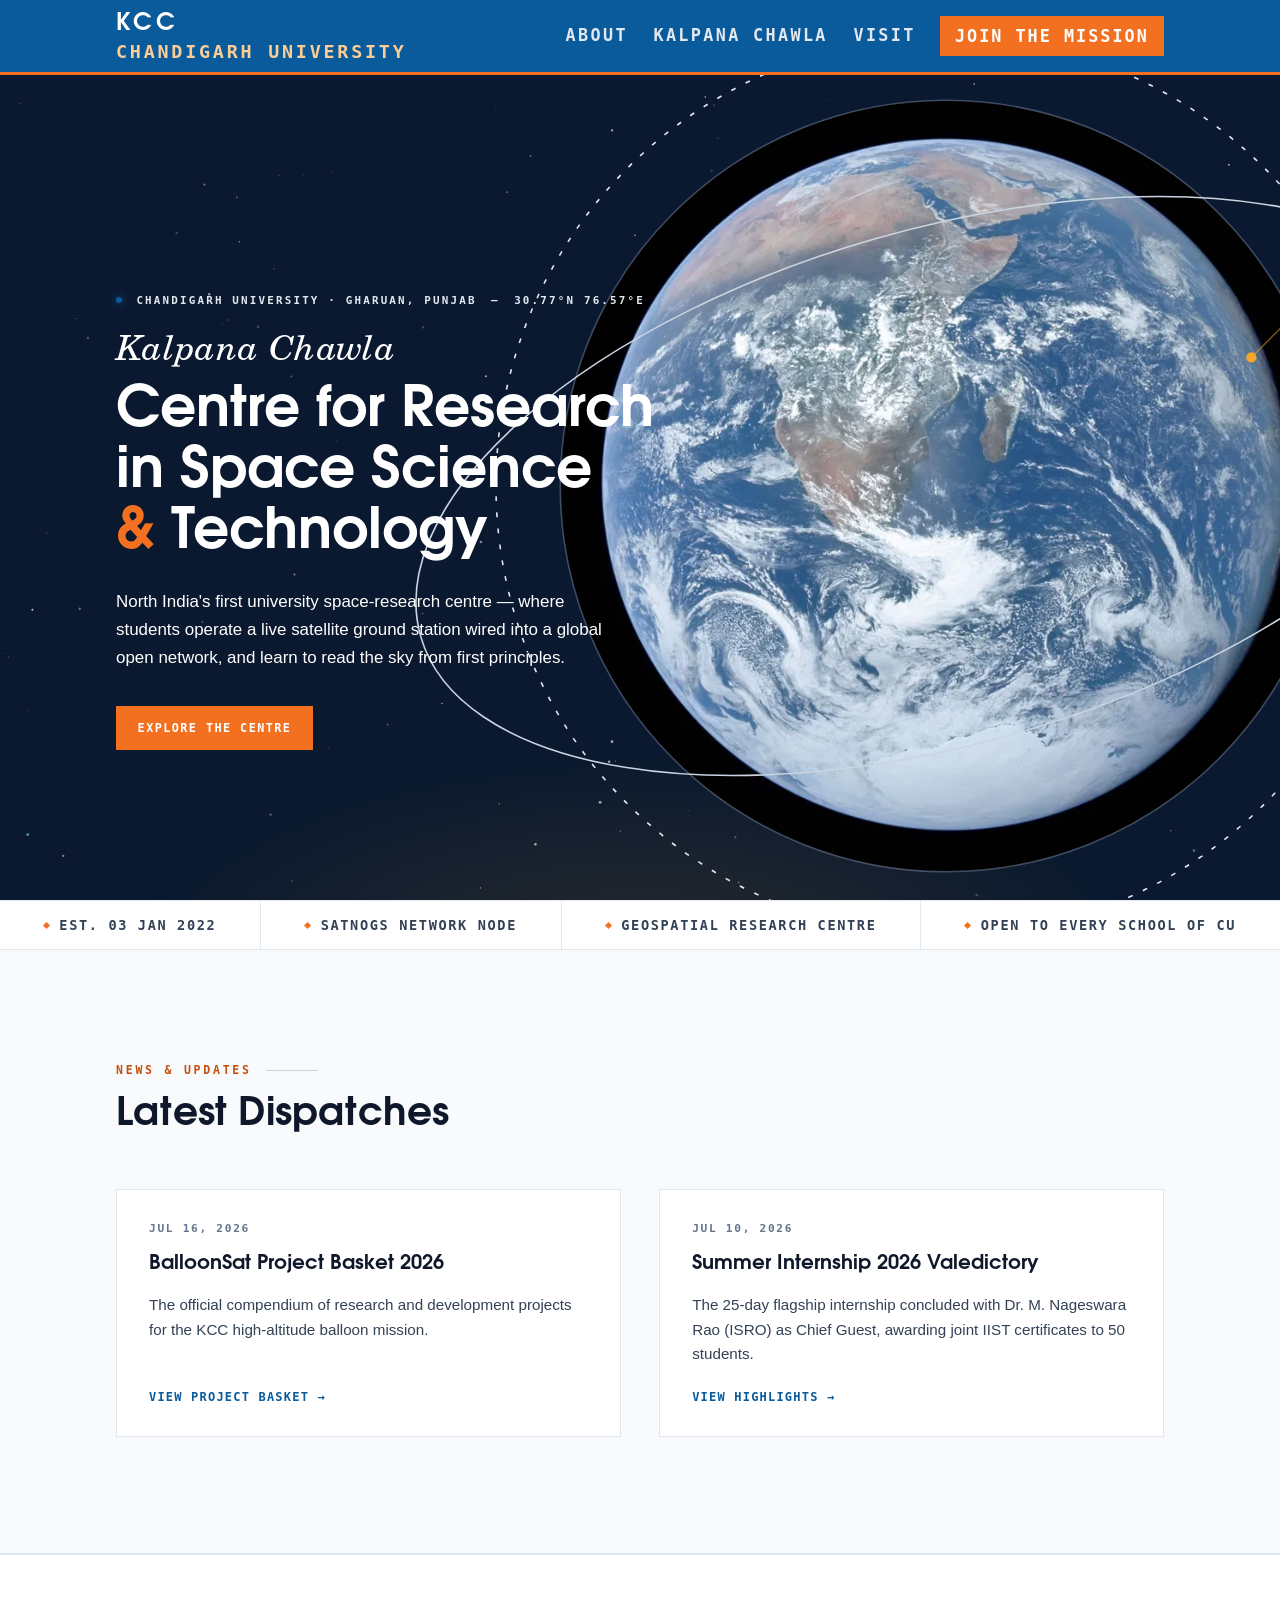
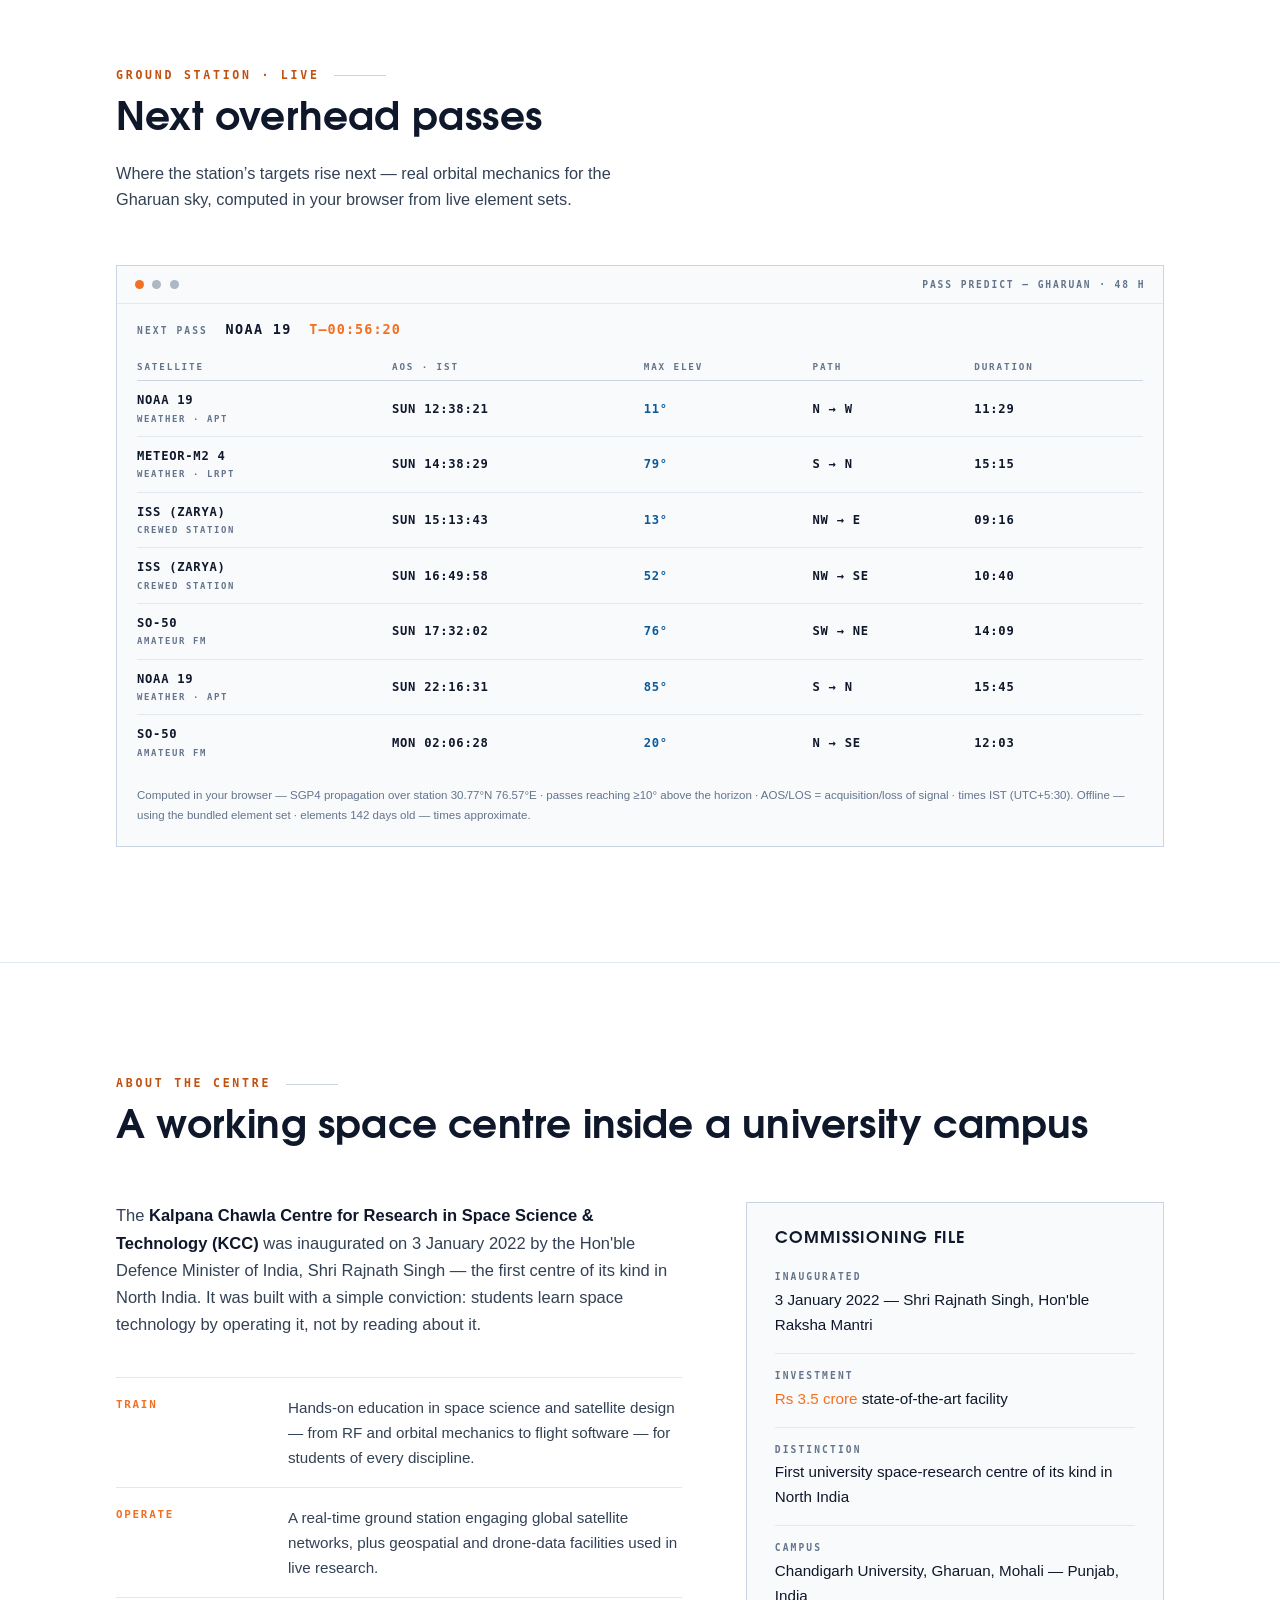
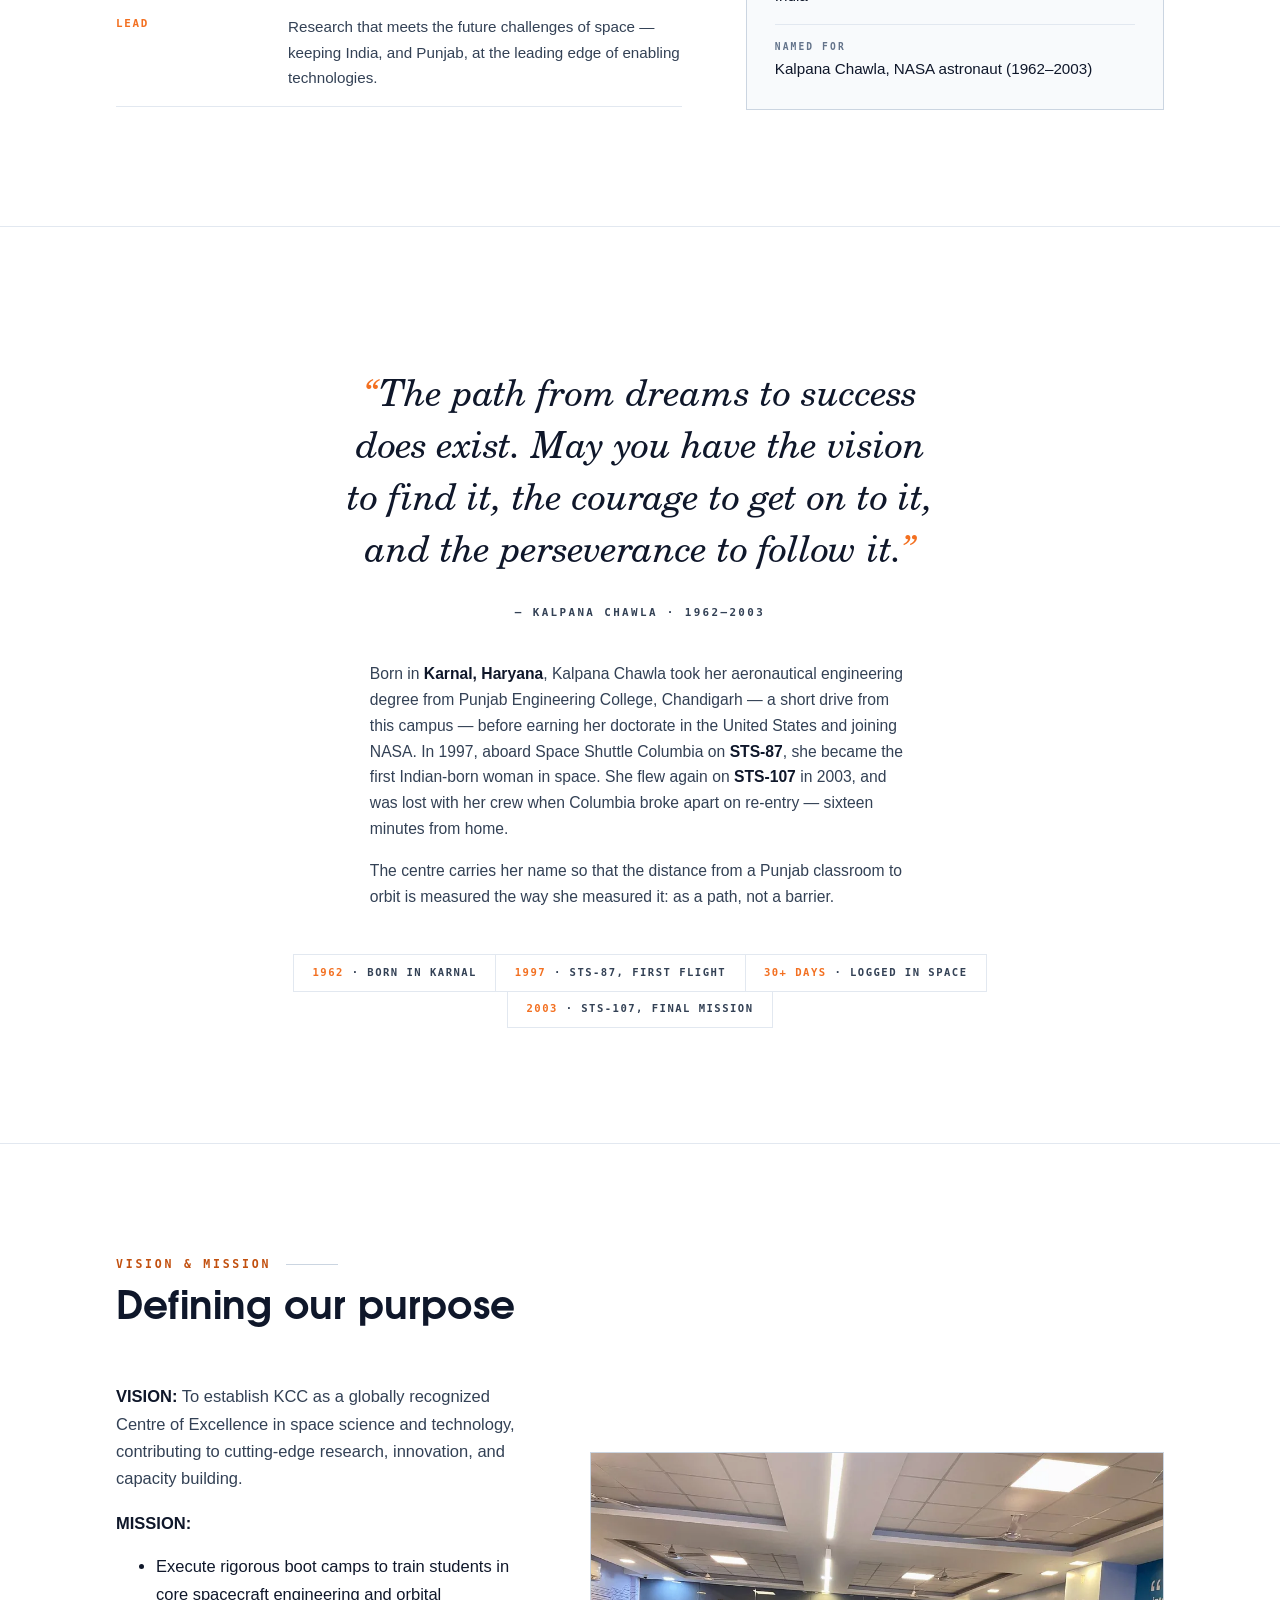
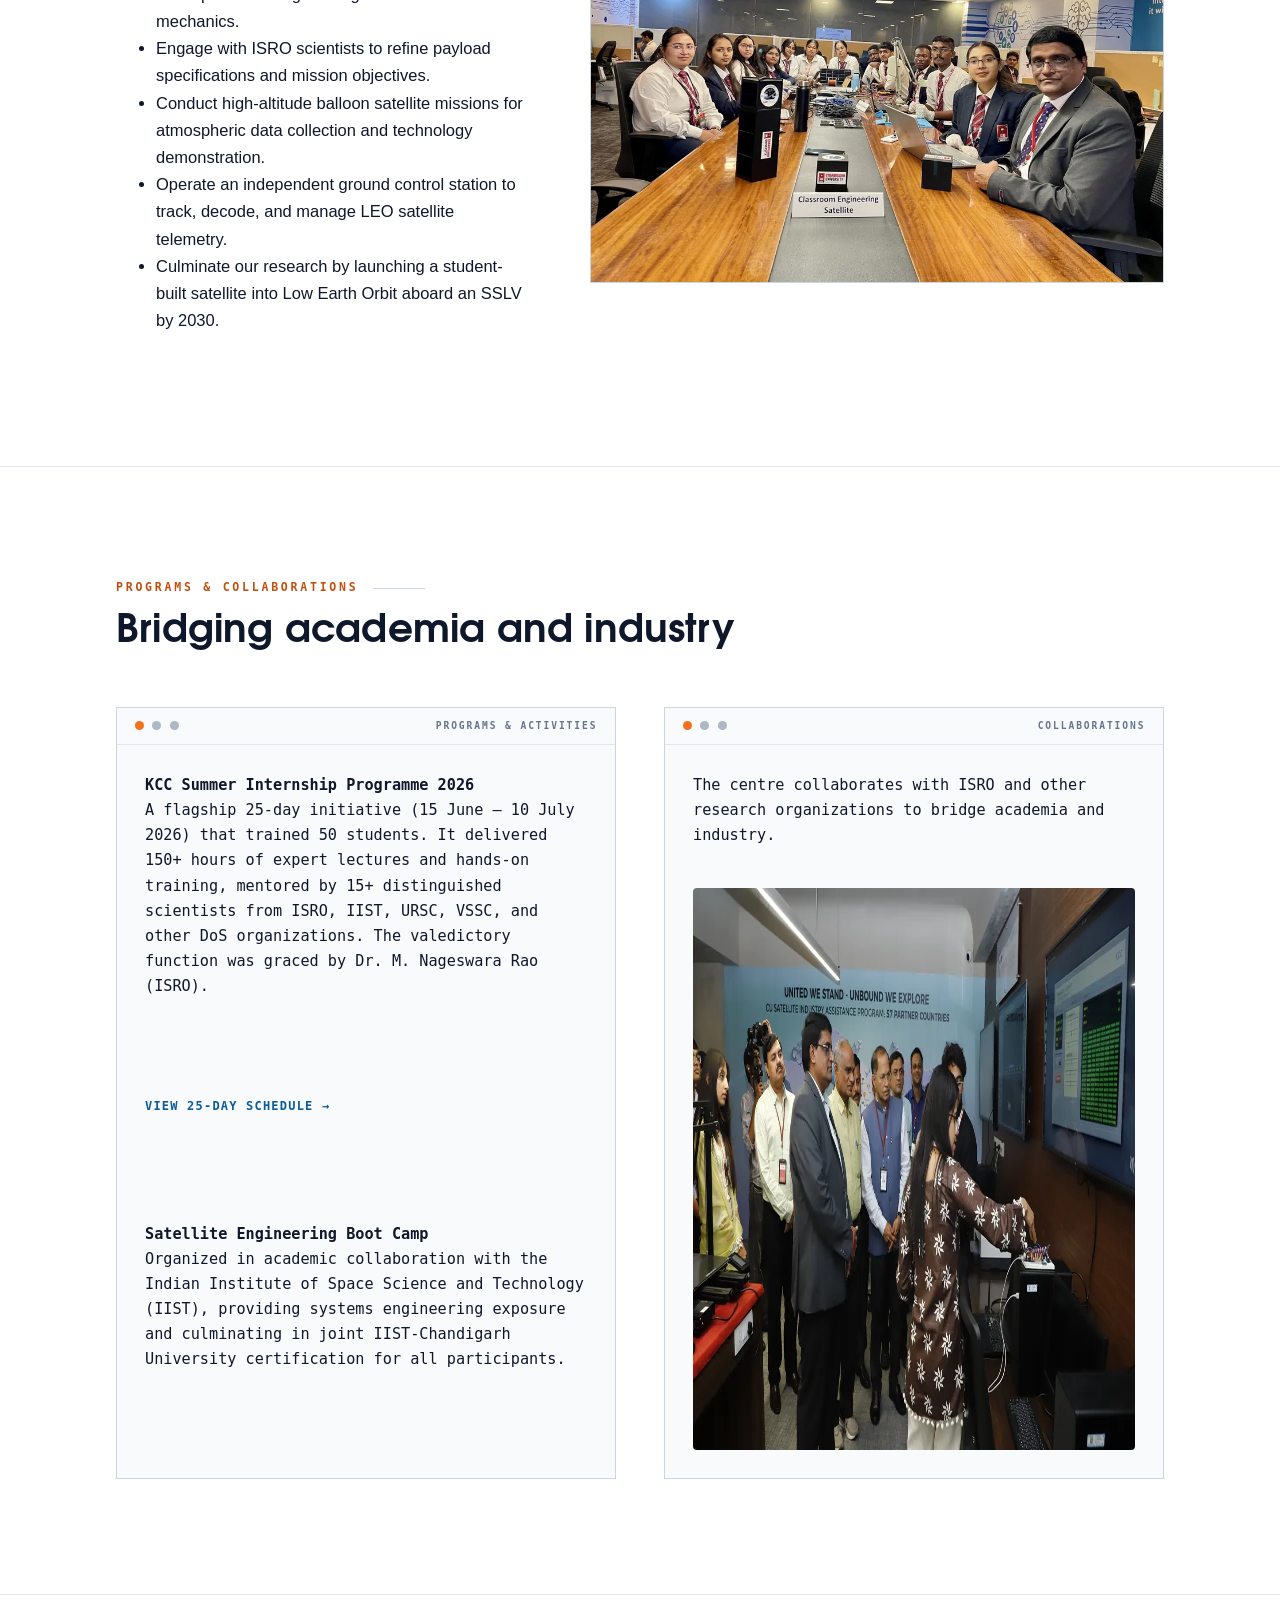
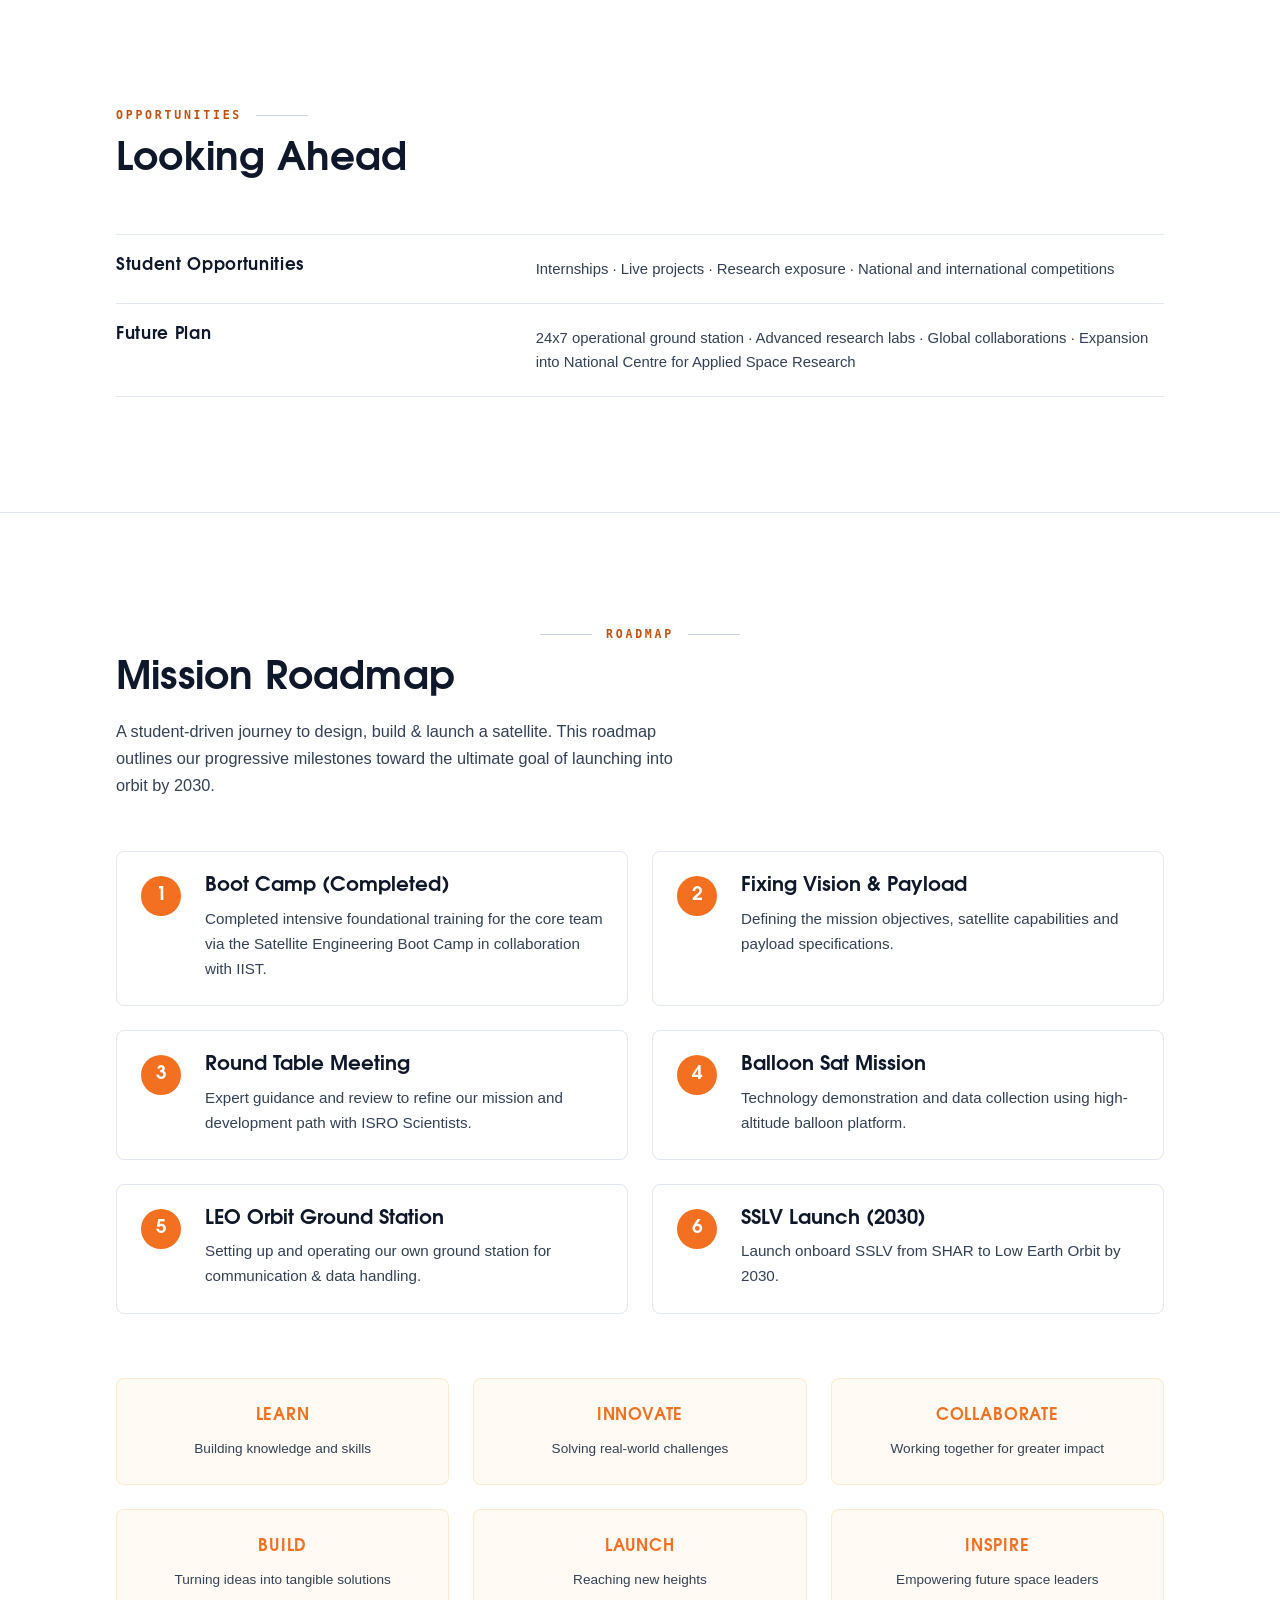
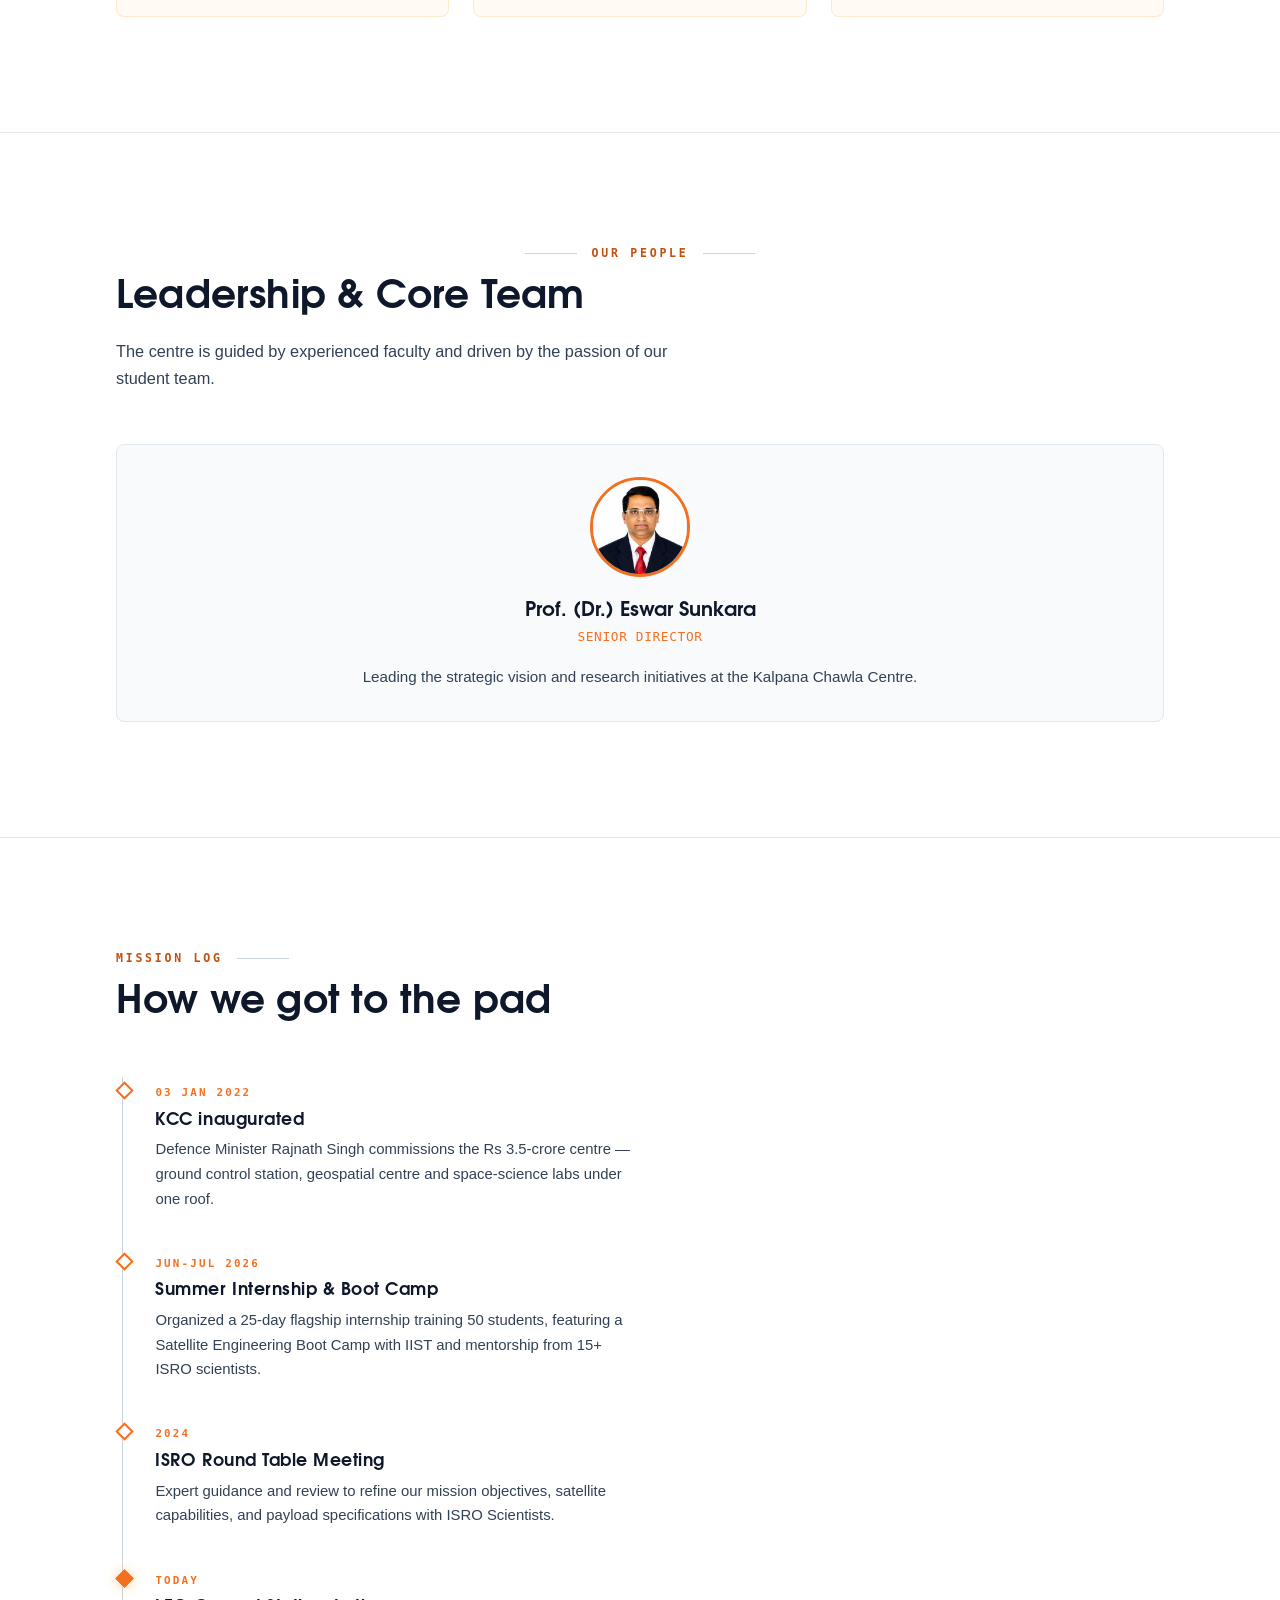
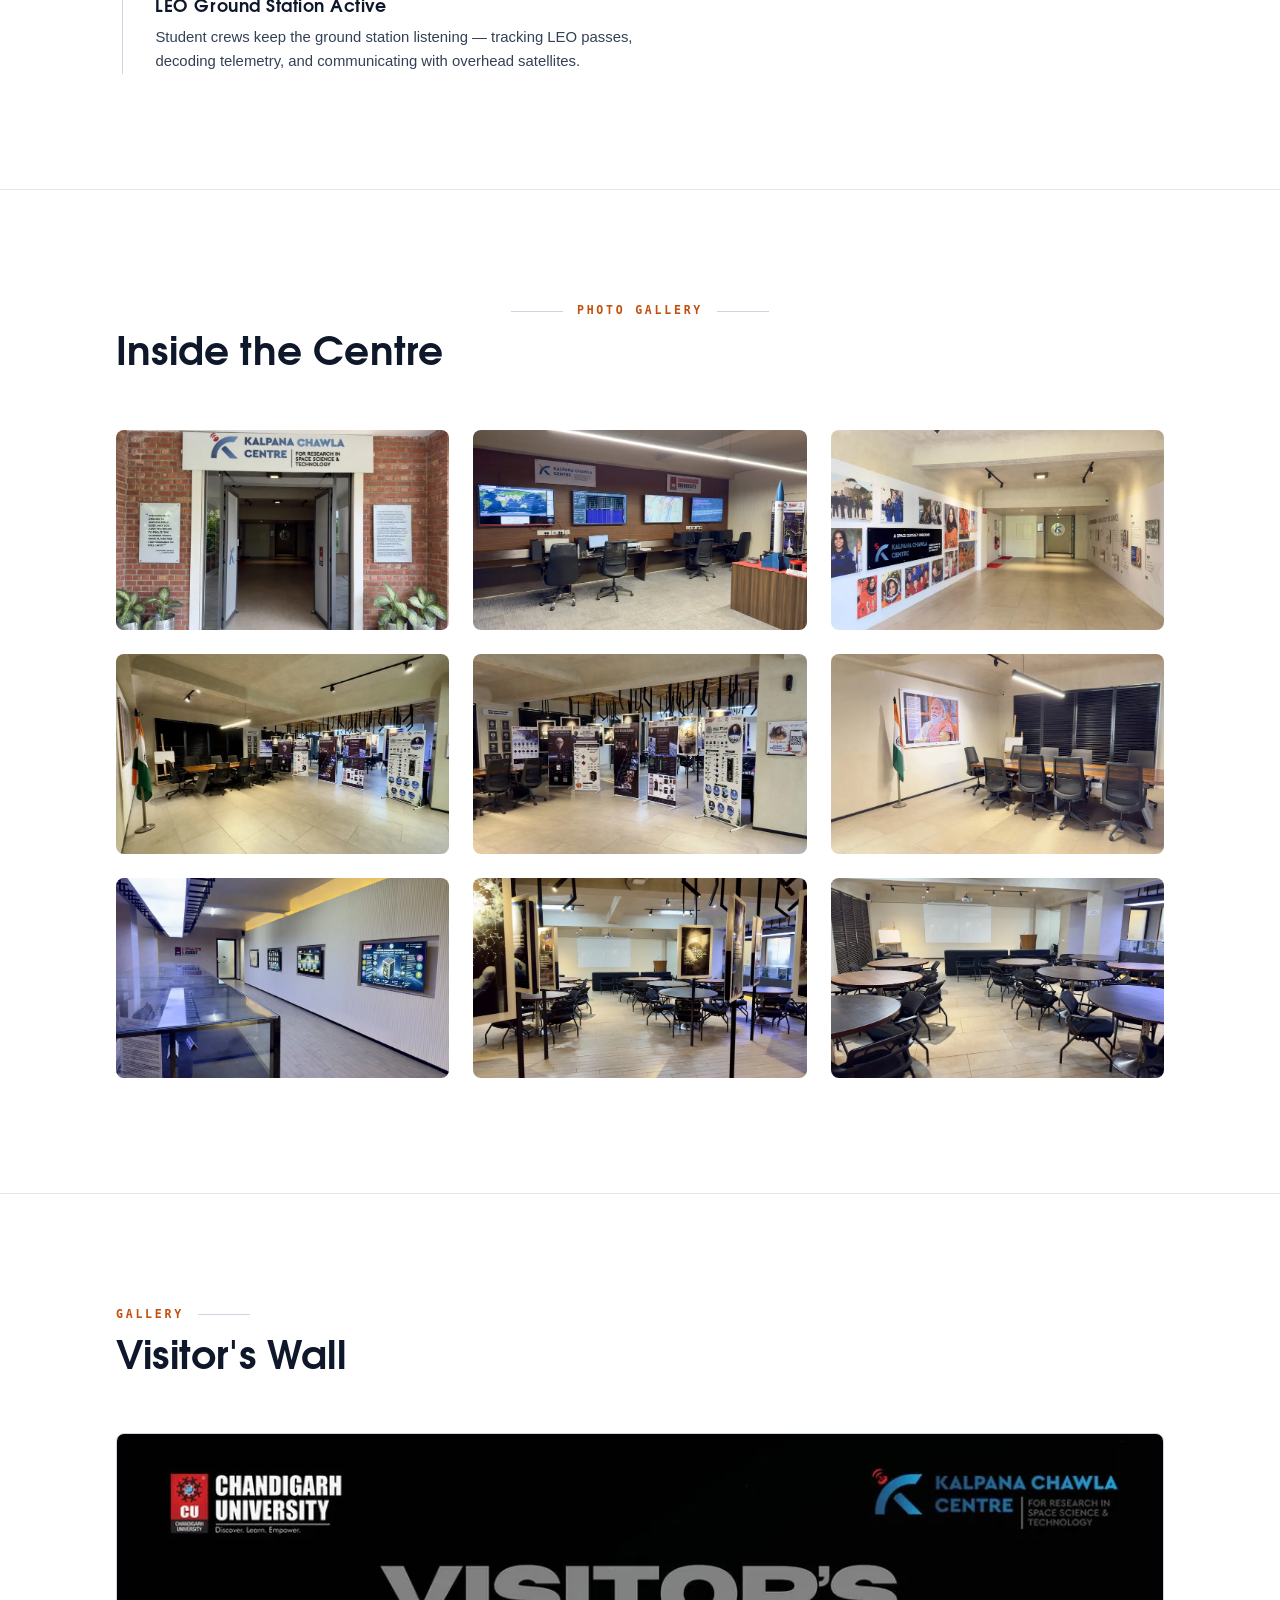
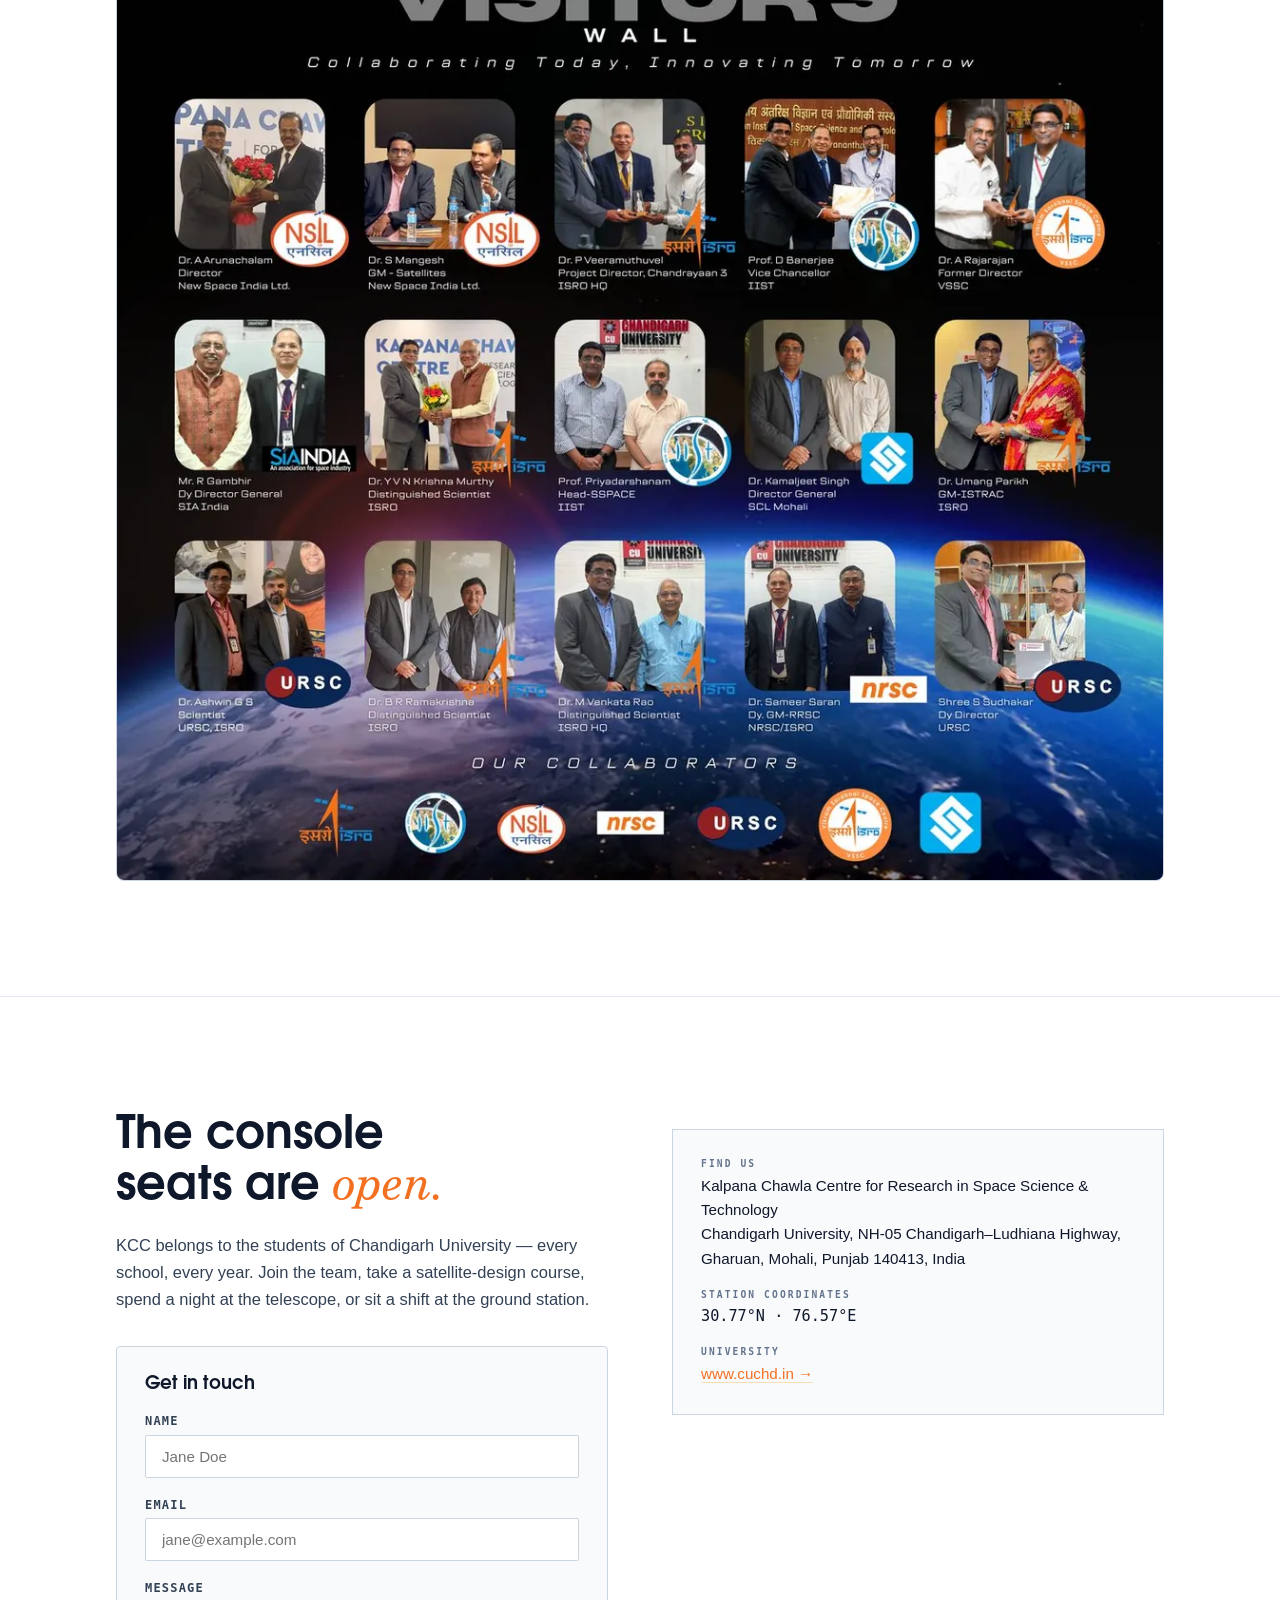
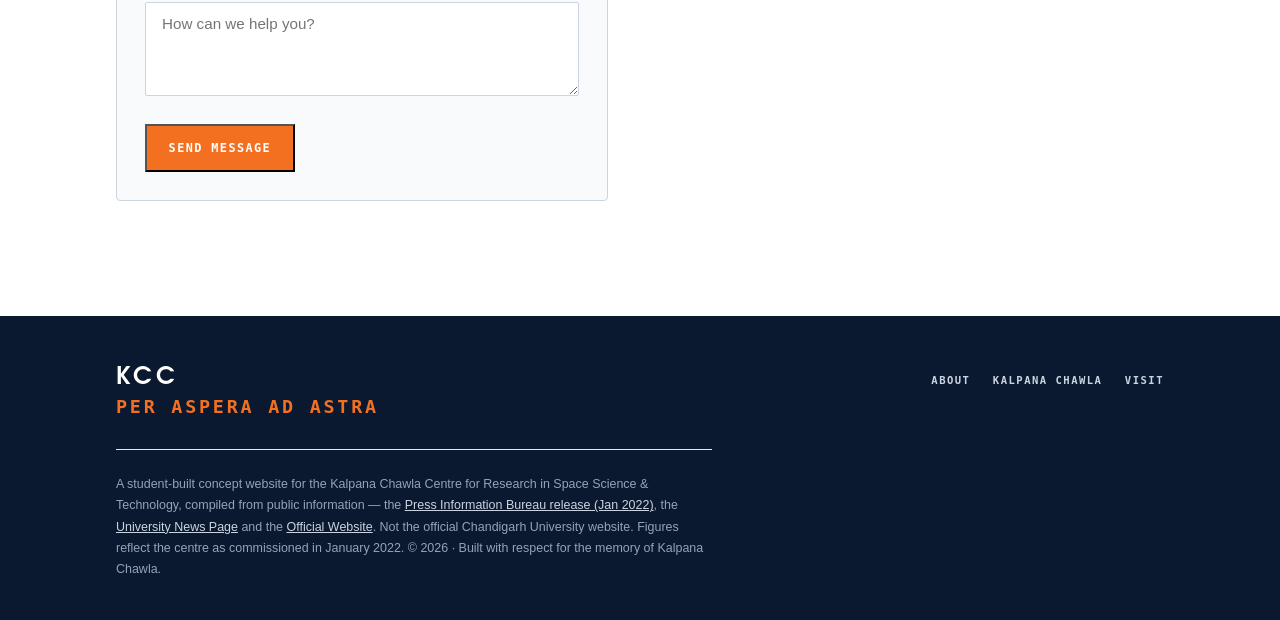
==== commit 649e8892: "Lighthouse re-audit: fix contrast, accessible names, and image weight Convert all photo/gallery asse" ====
--- a/index.html
+++ b/index.html
@@ -19,7 +19,7 @@
 
 <header id="hdr">
   <div class="wrap nav">
-    <a class="brand" href="#top" aria-label="KCC home">
+    <a class="brand" href="#top" aria-label="KCC, Chandigarh University — home">
       <b>KCC</b>
       <span>CHANDIGARH UNIVERSITY</span>
     </a>
@@ -67,7 +67,7 @@
           </clipPath>
         </defs>
         <!-- Earth -->
-        <image href="assets/earth.jpg" x="20" y="20" width="480" height="480" clip-path="url(#earthClip)" preserveAspectRatio="xMidYMid slice" />
+        <image href="assets/earth.webp" x="20" y="20" width="480" height="480" clip-path="url(#earthClip)" preserveAspectRatio="xMidYMid slice" />
         <circle cx="260" cy="260" r="240" fill="none" stroke="rgba(148,166,201,.4)" stroke-width="1"/>
         <!-- station marker on the globe -->
         <circle cx="450" cy="180" r="3.2" fill="#F5A62B"/>
@@ -83,7 +83,7 @@
         <circle class="orb-ring dashed" cx="260" cy="260" r="280"/>
         <!-- Second ISRO Satellite -->
         <g class="sat-small">
-          <image href="assets/satellite.png" x="-30" y="-30" width="60" height="60" />
+          <image href="assets/satellite.webp" x="-30" y="-30" width="60" height="60" />
         </g>
         <circle class="sat-fallback" cx="260" cy="108" r="4" fill="#6FD8E8" style="display:none"/>
       </svg>
@@ -252,7 +252,7 @@
         </ul>
       </div>
       <aside class="factcard rv" style="--d:.12s; padding:0; overflow:hidden;" aria-label="Visual of facility">
-        <img src="assets/IMG_1417.jpg" alt="Modern space research facility" style="display:block; width:100%;">
+        <img src="assets/IMG_1417.webp" alt="Modern space research facility" width="1000" height="750" loading="lazy" style="display:block; width:100%; height:auto;">
       </aside>
     </div>
   </div>
@@ -280,7 +280,7 @@
         <div class="console-bar"><i></i><i></i><i></i><span>COLLABORATIONS</span></div>
         <div class="console-body" style="padding:1.75rem; font-size:.95rem; color:var(--ink);">
           <p>The centre collaborates with ISRO and other research organizations to bridge academia and industry.</p>
-          <img src="assets/ground_station.jpg?v=2" alt="A student demonstrating the telemetry console in the centre's mission control room to visiting delegates" style="border-radius:4px; margin-top: 1.5rem;">
+          <img src="assets/ground_station.webp?v=2" alt="A student demonstrating the telemetry console in the centre's mission control room to visiting delegates" width="1000" height="562" loading="lazy" style="border-radius:4px; margin-top: 1.5rem;">
         </div>
       </div>
     </div>
@@ -398,7 +398,7 @@
     <div class="team-grid">
       <div class="team-member rv">
         <div class="team-avatar">
-          <img src="assets/eswar_sunkara.jpg" alt="Prof. Eswar Sunkara" style="width: 100%; height: 100%; object-fit: cover;">
+          <img src="assets/eswar_sunkara.webp" alt="Prof. Eswar Sunkara" width="320" height="320" loading="lazy" style="width: 100%; height: 100%; object-fit: cover;">
         </div>
         <div class="team-info">
           <h3>Prof. (Dr.) Eswar Sunkara</h3>
@@ -442,15 +442,15 @@
       <h2>Inside the Centre</h2>
     </div>
     <div class="gallery-grid">
-      <img src="assets/centre_1.jpg" alt="Entrance of the Kalpana Chawla Centre for Research in Space Science &amp; Technology" class="gallery-item">
-      <img src="assets/centre_3.jpg" alt="Mission control room with telemetry monitors and satellite launch-vehicle model" class="gallery-item">
-      <img src="assets/centre_2.jpg" alt="Corridor astronaut photo wall &mdash; A Space Odyssey Unbound" class="gallery-item">
-      <img src="assets/centre_4.jpg" alt="Exhibition hall with project standees and the central conference table" class="gallery-item">
-      <img src="assets/centre_6.jpg" alt="Project gallery lined with student research and mission posters" class="gallery-item">
-      <img src="assets/centre_5.jpg" alt="Conference room with the Indian tricolour and portrait of the Prime Minister" class="gallery-item">
-      <img src="assets/centre_7.jpg" alt="Display corridor with wall-mounted exhibits and interactive screens" class="gallery-item">
-      <img src="assets/centre_8.jpg" alt="Seminar and discussion area with round tables amid the exhibits" class="gallery-item">
-      <img src="assets/centre_9.jpg" alt="Seminar hall with round tables and projector screen" class="gallery-item">
+      <img src="assets/centre_1.webp" width="900" height="675" loading="lazy" alt="Entrance of the Kalpana Chawla Centre for Research in Space Science &amp; Technology" class="gallery-item">
+      <img src="assets/centre_3.webp" width="900" height="675" loading="lazy" alt="Mission control room with telemetry monitors and satellite launch-vehicle model" class="gallery-item">
+      <img src="assets/centre_2.webp" width="900" height="675" loading="lazy" alt="Corridor astronaut photo wall &mdash; A Space Odyssey Unbound" class="gallery-item">
+      <img src="assets/centre_4.webp" width="900" height="675" loading="lazy" alt="Exhibition hall with project standees and the central conference table" class="gallery-item">
+      <img src="assets/centre_6.webp" width="900" height="675" loading="lazy" alt="Project gallery lined with student research and mission posters" class="gallery-item">
+      <img src="assets/centre_5.webp" width="900" height="675" loading="lazy" alt="Conference room with the Indian tricolour and portrait of the Prime Minister" class="gallery-item">
+      <img src="assets/centre_7.webp" width="900" height="675" loading="lazy" alt="Display corridor with wall-mounted exhibits and interactive screens" class="gallery-item">
+      <img src="assets/centre_8.webp" width="900" height="675" loading="lazy" alt="Seminar and discussion area with round tables amid the exhibits" class="gallery-item">
+      <img src="assets/centre_9.webp" width="900" height="675" loading="lazy" alt="Seminar hall with round tables and projector screen" class="gallery-item">
     </div>
   </div>
 </section>
@@ -469,7 +469,7 @@
       <h2>Visitor's Wall</h2>
     </div>
     <div class="rv" style="text-align: center;">
-      <img src="assets/visitors_wall.jpg" alt="Visitor's Wall" style="border-radius: 8px; width: 100%; margin: 0 auto; border: 1px solid var(--line-strong);">
+      <img src="assets/visitors_wall.webp" alt="Visitor's Wall" width="1100" height="1100" loading="lazy" style="border-radius: 8px; width: 100%; height: auto; margin: 0 auto; border: 1px solid var(--line-strong);">
     </div>
   </div>
 </section>
@@ -522,7 +522,7 @@
 <footer>
   <div class="wrap">
     <div class="foot-top">
-      <a class="brand" href="#top" aria-label="Back to top">
+      <a class="brand" href="#top" aria-label="KCC, Per Aspera Ad Astra — back to top">
         <b>KCC</b>
         <span>PER ASPERA AD ASTRA</span>
       </a>
--- a/assets/css/style.css
+++ b/assets/css/style.css
@@ -22,6 +22,7 @@
   --faint:#64748B;
   --saffron:#F37021;
   --saffron-deep:#D98A0F;
+  --saffron-ink:#C2500F;
   --signal:#0A5B9C;
   --display:"URW Gothic","Avantgarde","Century Gothic","Futura",system-ui,sans-serif;
   --serif:"C059","Century Schoolbook",Georgia,serif;
@@ -58,7 +59,7 @@
 
 .eyebrow{
   font:600 .72rem/1 var(--mono);letter-spacing:.24em;text-transform:uppercase;
-  color:var(--saffron);display:flex;align-items:center;gap:.9rem;margin-bottom:1.15rem;
+  color:var(--saffron-ink);display:flex;align-items:center;gap:.9rem;margin-bottom:1.15rem;
 }
 .eyebrow::after{content:"";height:1px;flex:0 0 3.25rem;background:var(--line-strong)}
 .eyebrow.center{justify-content:center}
@@ -86,6 +87,8 @@
 .brand b{font:600 1.5rem var(--display);letter-spacing:.14em;color:#FFFFFF}
 .brand b i{font-style:normal;color:var(--saffron)}
 .brand span{font:600 1.15rem var(--mono);letter-spacing:.15em;color:var(--saffron)}
+#hdr .brand span{color:#FBCE96}
+#hdr.hdr-solid .brand span{color:var(--saffron-ink)}
 .nav-links{display:flex;align-items:center;gap:1.6rem;list-style:none;margin:0;padding:0}
 .nav-links a{
   font:600 1.05rem var(--mono);letter-spacing:.14em;text-transform:uppercase;
@@ -343,8 +346,8 @@
   color:var(--muted);text-decoration:none}
 .foot-links a:hover{color:var(--ink)}
 .foot-note{margin-top:2rem;padding-top:1.5rem;border-top:1px solid var(--line);
-  font-size:.78rem;color:var(--faint);max-width:86ch;line-height:1.7}
-.foot-note a{color:var(--muted)}
+  font-size:.78rem;color:#94A3B8;max-width:86ch;line-height:1.7}
+.foot-note a{color:#CBD5E1}
 
 /* ============ REVEAL ============ */
 .rv{opacity:0;transform:translateY(14px);transition:opacity .65s ease,transform .65s ease;
@@ -368,7 +371,6 @@
     background:var(--void);border-bottom:1px solid var(--line-strong);padding:.5rem 0 1rem;z-index:49;
   }
   body.nav-open .nav-links a{display:block;padding:.85rem var(--pad);font-size:.78rem}
-  .hero .wrap{grid-template-columns:1fr;gap:3rem}
   .orbit-box svg{width:min(88vw,430px)}
   .about-grid,.cusat-grid,.gs-grid{grid-template-columns:1fr}
   .factcard{position:static}
@@ -378,9 +380,29 @@
   .res-row{grid-template-columns:1fr;gap:.4rem}
   .datastrip li{flex:1 1 50%;border-bottom:1px solid var(--line)}
 }
+/* The globe is absolutely positioned, so it never stacks below the copy the way
+   the rest of the hero does. Once the text column spans the full width it landed
+   straight on top of the headline, so on phones it drops to the lower corner and
+   fades back into the starfield as atmosphere rather than competing with the text. */
+@media (max-width:760px){
+  .orbit-box{
+    top:auto;bottom:-6vh;right:-42vw;transform:none;
+    width:100vw;opacity:.22;
+  }
+  .orbit-box svg{width:100%}
+  .orbit-box text{display:none}
+  .hero{padding-block:6.5rem 3rem}
+}
+
 @media (max-width:560px){
   .nav-cta{display:none}
   .nav{gap:1rem}
+  /* The brand wordmark and .btn-back are both nowrap, so at phone widths they
+     stopped fitting on one row and pushed the whole page wider than the
+     viewport. Scaled down here; below 380px the subtitle goes entirely. */
+  .brand b{font-size:1.25rem}
+  .brand span{font-size:.72rem;letter-spacing:.12em}
+  .btn-back{font-size:.72rem;padding:.5rem .7rem;letter-spacing:.1em}
   .apps{grid-template-columns:1fr}
   .fac-grid{grid-template-columns:1fr}
   .stat-grid{grid-template-columns:1fr 1fr;gap:1.75rem 1.25rem}
@@ -390,11 +412,14 @@
   .objectives .row{grid-template-columns:1fr;gap:.3rem}
   .crow{grid-template-columns:1fr;gap:.1rem}
 }
+@media (max-width:380px){
+  .brand span{display:none}
+}
 
 /* ============ GALLERY & LIGHTBOX ============ */
 .gallery-grid {
   display: grid;
-  grid-template-columns: repeat(auto-fit, minmax(250px, 1fr));
+  grid-template-columns: repeat(auto-fit, minmax(min(250px, 100%), 1fr));
   gap: 1.5rem;
 }
 .gallery-item {
@@ -485,7 +510,7 @@
 /* ============ TEAM ============ */
 .team-grid {
   display: grid;
-  grid-template-columns: repeat(auto-fit, minmax(280px, 1fr));
+  grid-template-columns: repeat(auto-fit, minmax(min(280px, 100%), 1fr));
   gap: 2rem;
   margin-top: 2rem;
 }
@@ -580,7 +605,7 @@
 
 .values-grid {
   display: grid;
-  grid-template-columns: repeat(auto-fit, minmax(150px, 1fr));
+  grid-template-columns: repeat(auto-fit, minmax(min(150px, 100%), 1fr));
   gap: 1.5rem;
   margin-top: 4rem;
   text-align: center;
@@ -615,7 +640,7 @@
 
 /* ============ NEWS & UPDATES ============ */
 .news-section { background: var(--panel); border-bottom: 1px solid var(--line); }
-.news-grid { display: grid; grid-template-columns: repeat(auto-fit, minmax(280px, 1fr)); gap: clamp(1.5rem, 3vw, 2.5rem); }
+.news-grid { display: grid; grid-template-columns: repeat(auto-fit, minmax(min(280px, 100%), 1fr)); gap: clamp(1.5rem, 3vw, 2.5rem); }
 .news-card {
   background: var(--void); border: 1px solid var(--line); padding: 2rem;
   display: flex; flex-direction: column; gap: 1rem;
@@ -691,7 +716,7 @@
 }
 
 /* ============ BASKET: WORK-PACKAGE CARDS ============ */
-.wp-cards { display: grid; grid-template-columns: repeat(auto-fit, minmax(260px, 1fr)); gap: clamp(1.25rem, 3vw, 2rem); }
+.wp-cards { display: grid; grid-template-columns: repeat(auto-fit, minmax(min(260px, 100%), 1fr)); gap: clamp(1.25rem, 3vw, 2rem); }
 .wp-cards[hidden] { display: none; }
 .wp-card {
   background: var(--void); border: 1px solid var(--line); padding: 1.75rem;
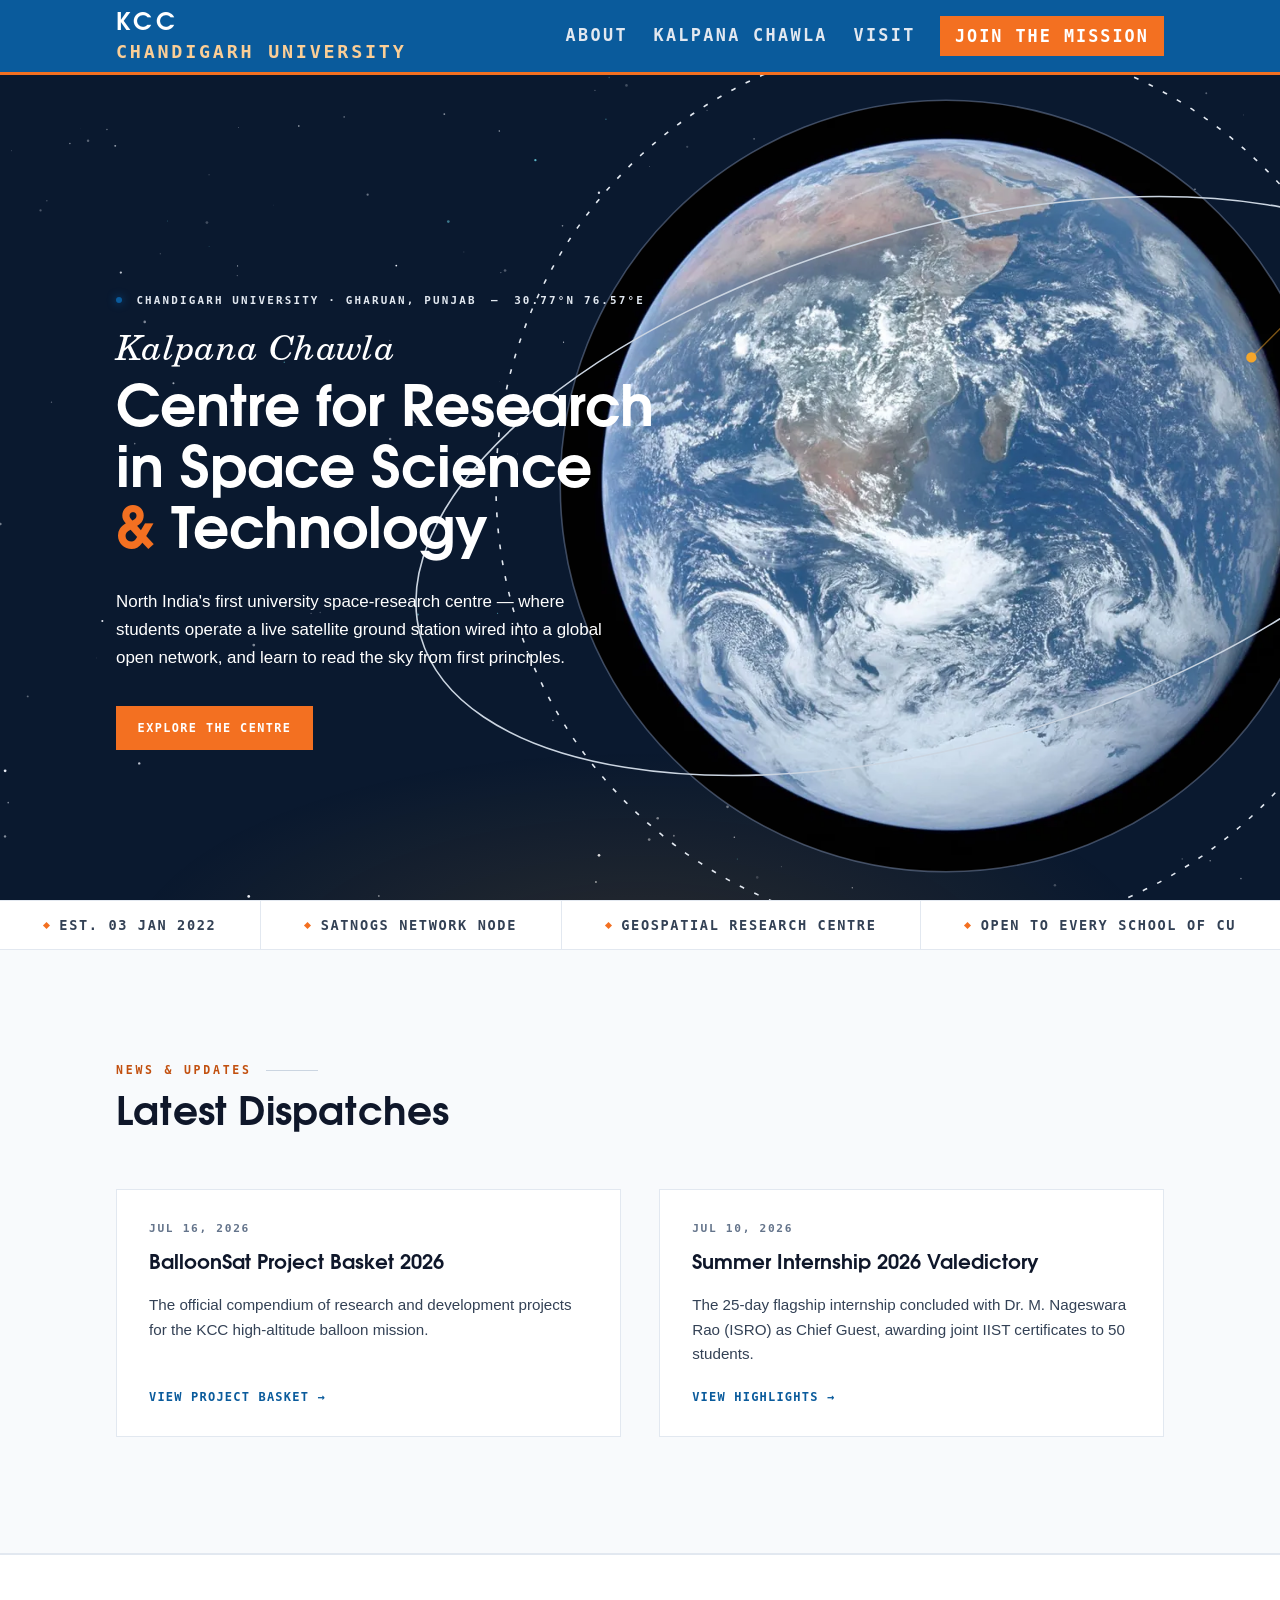
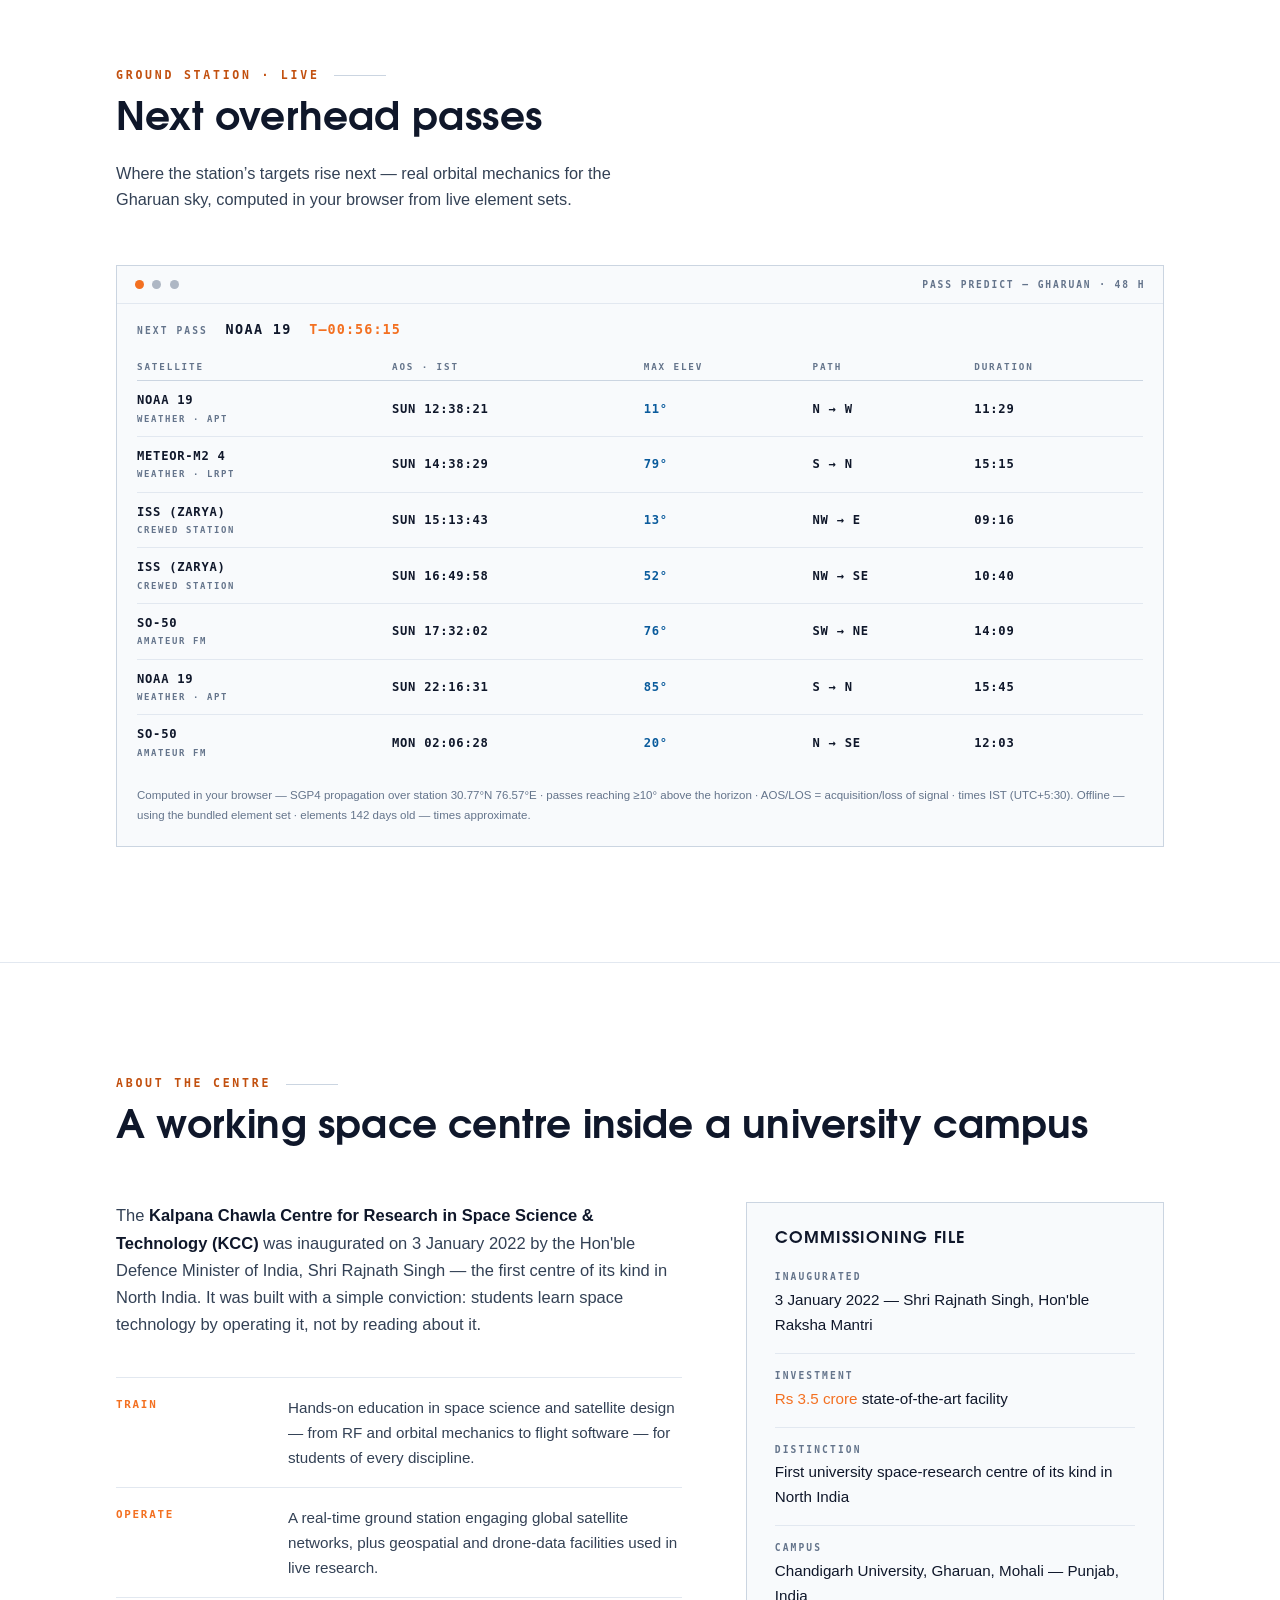
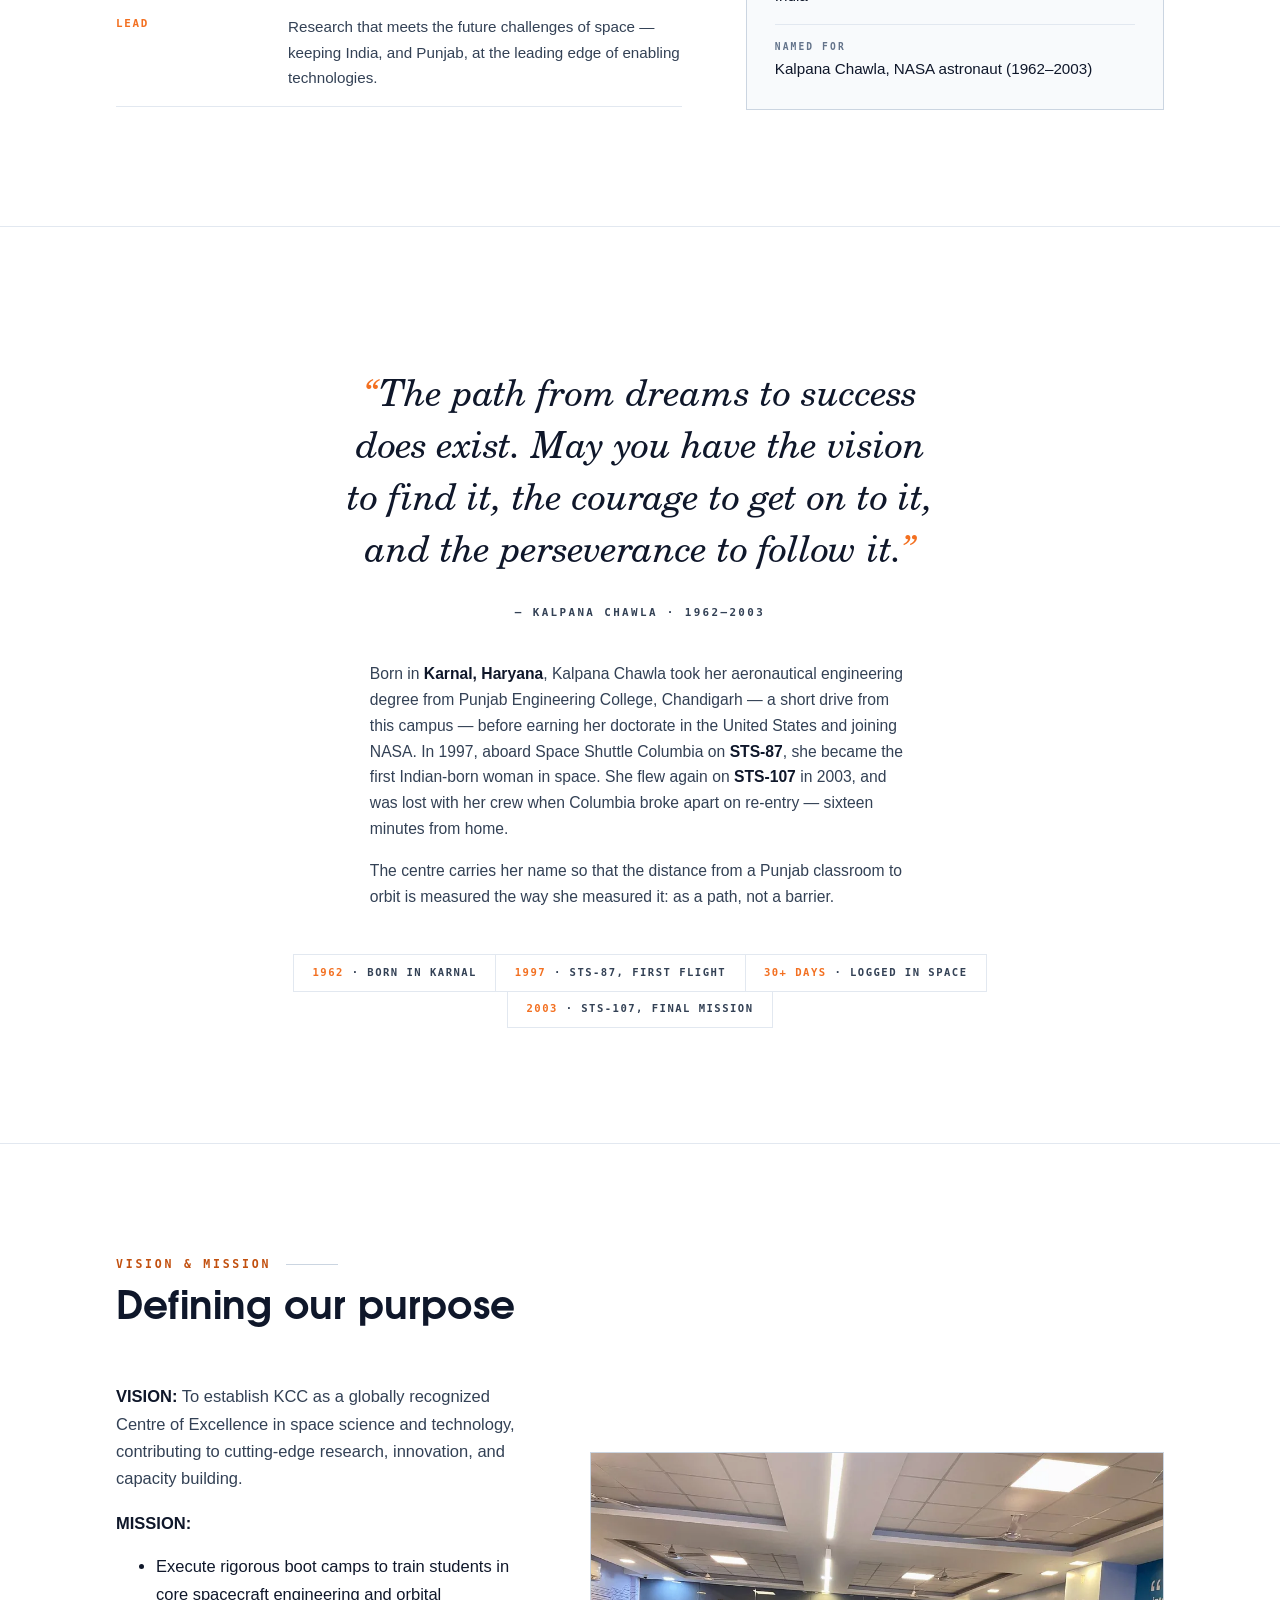
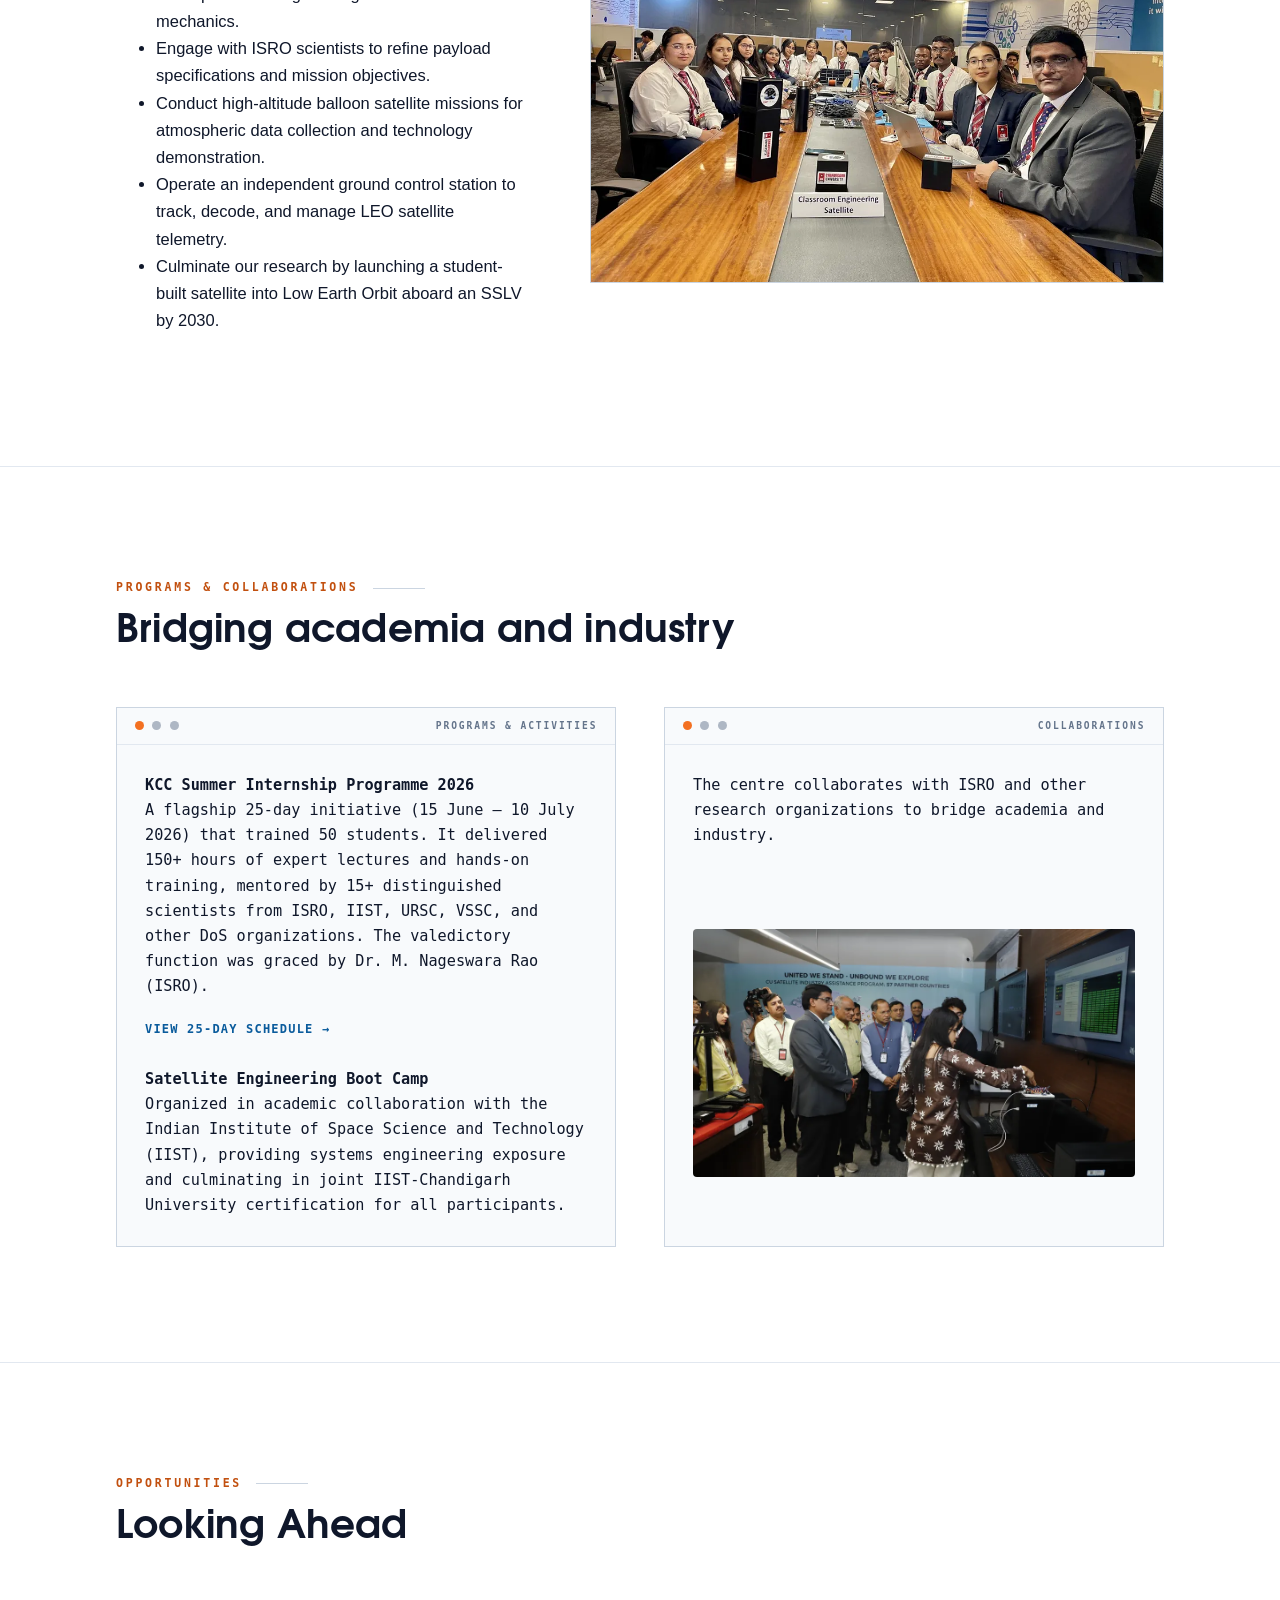
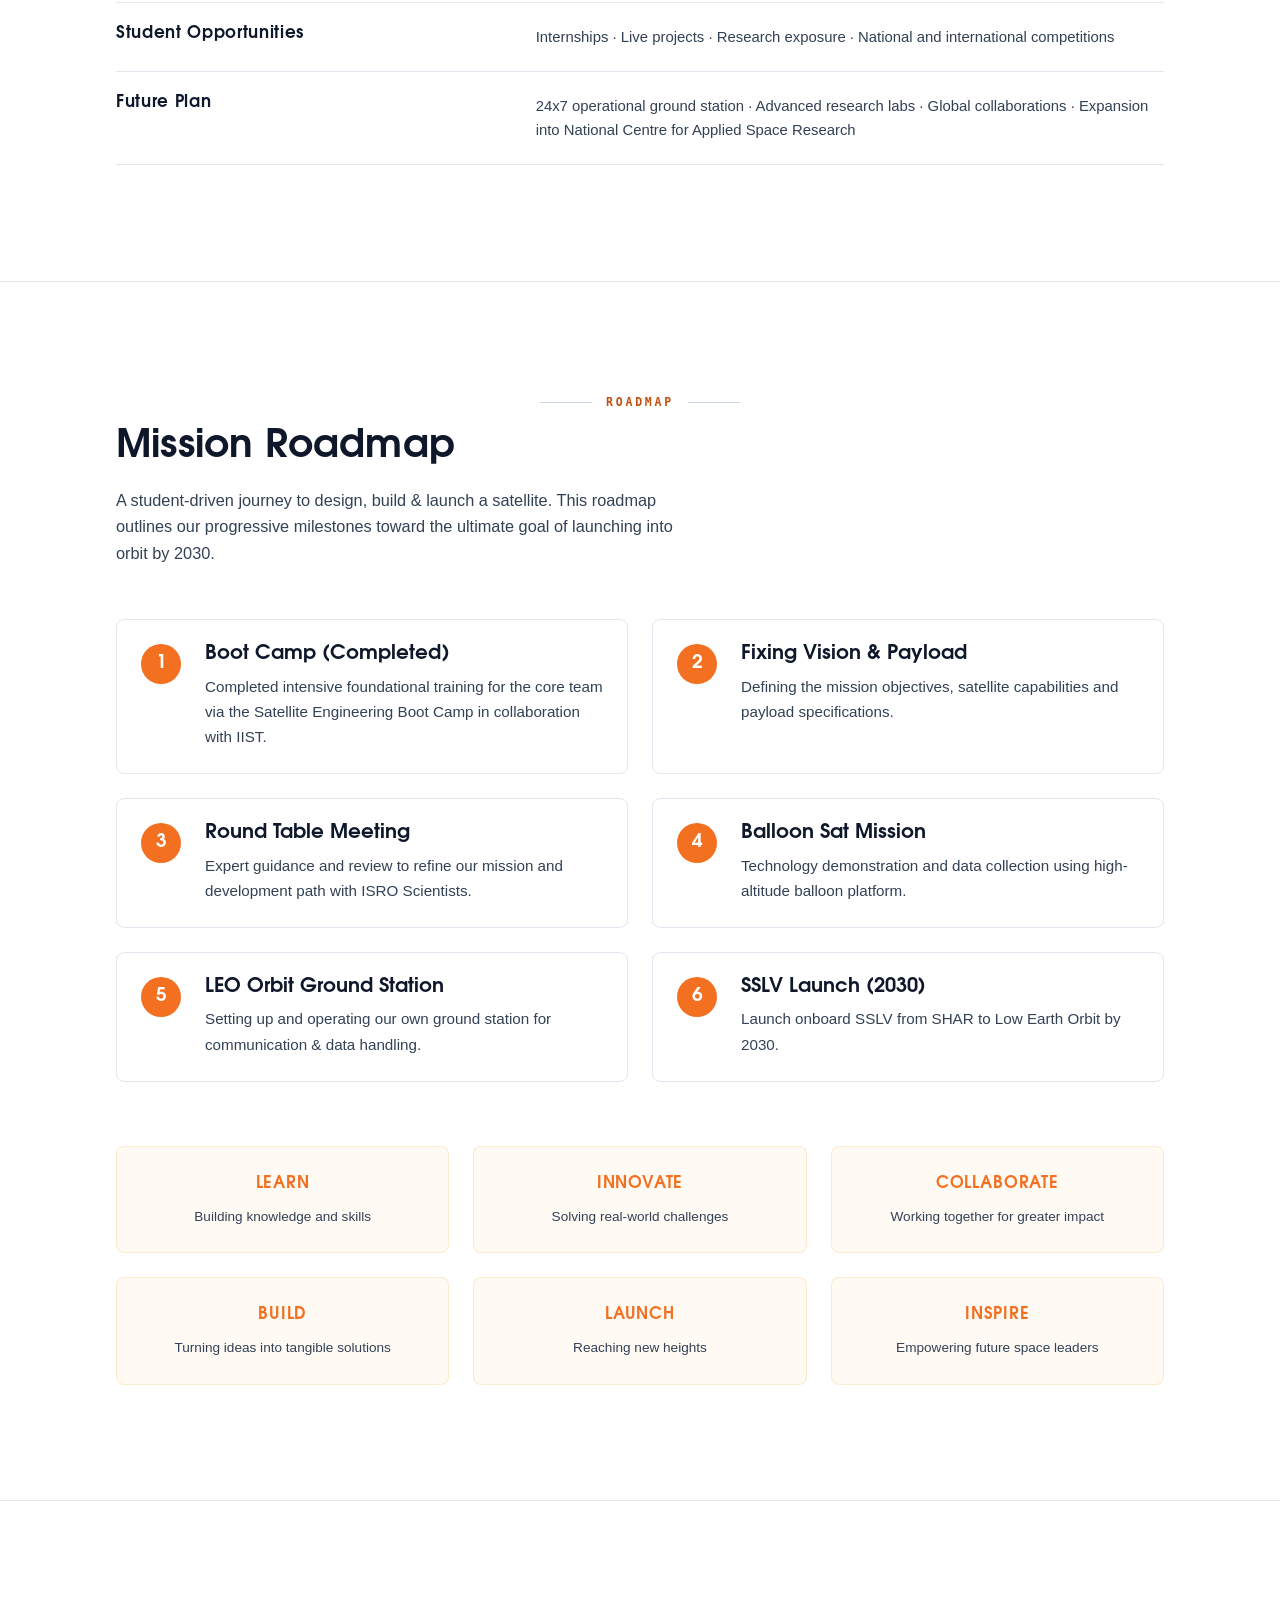
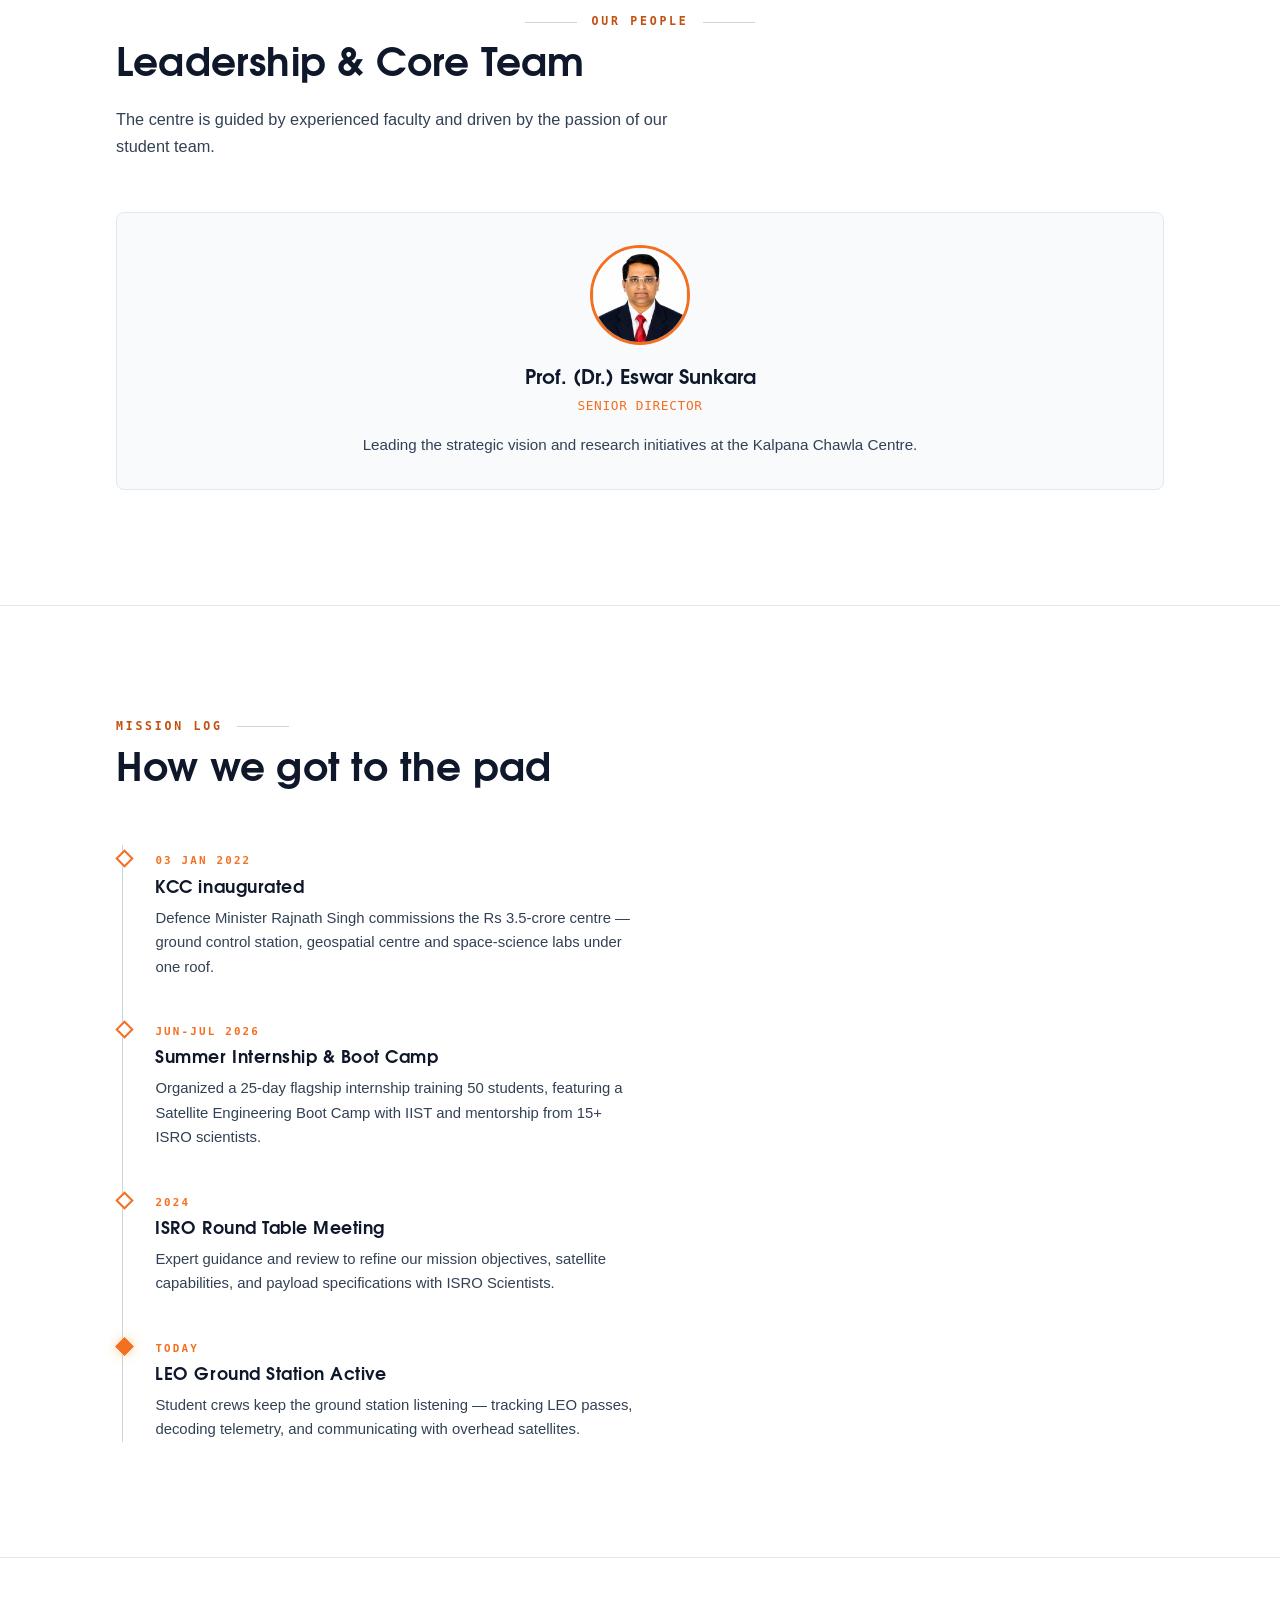
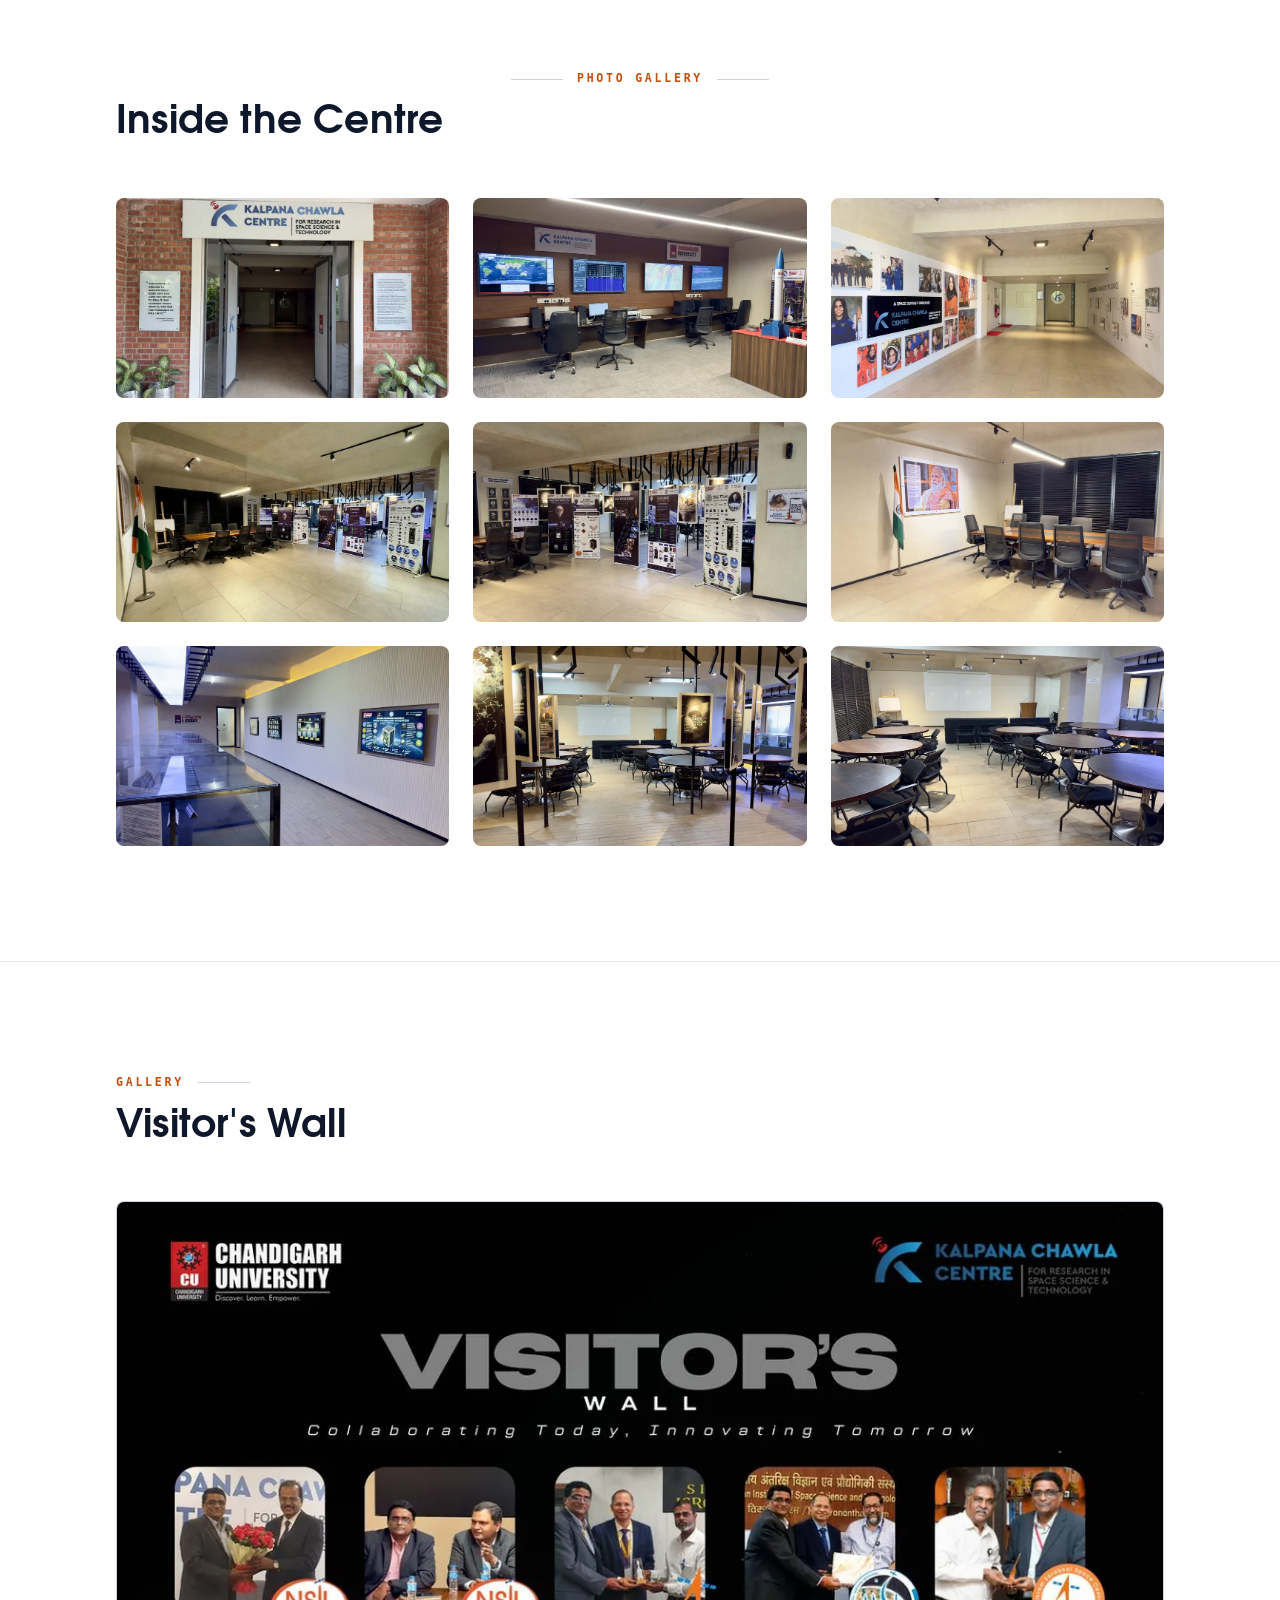
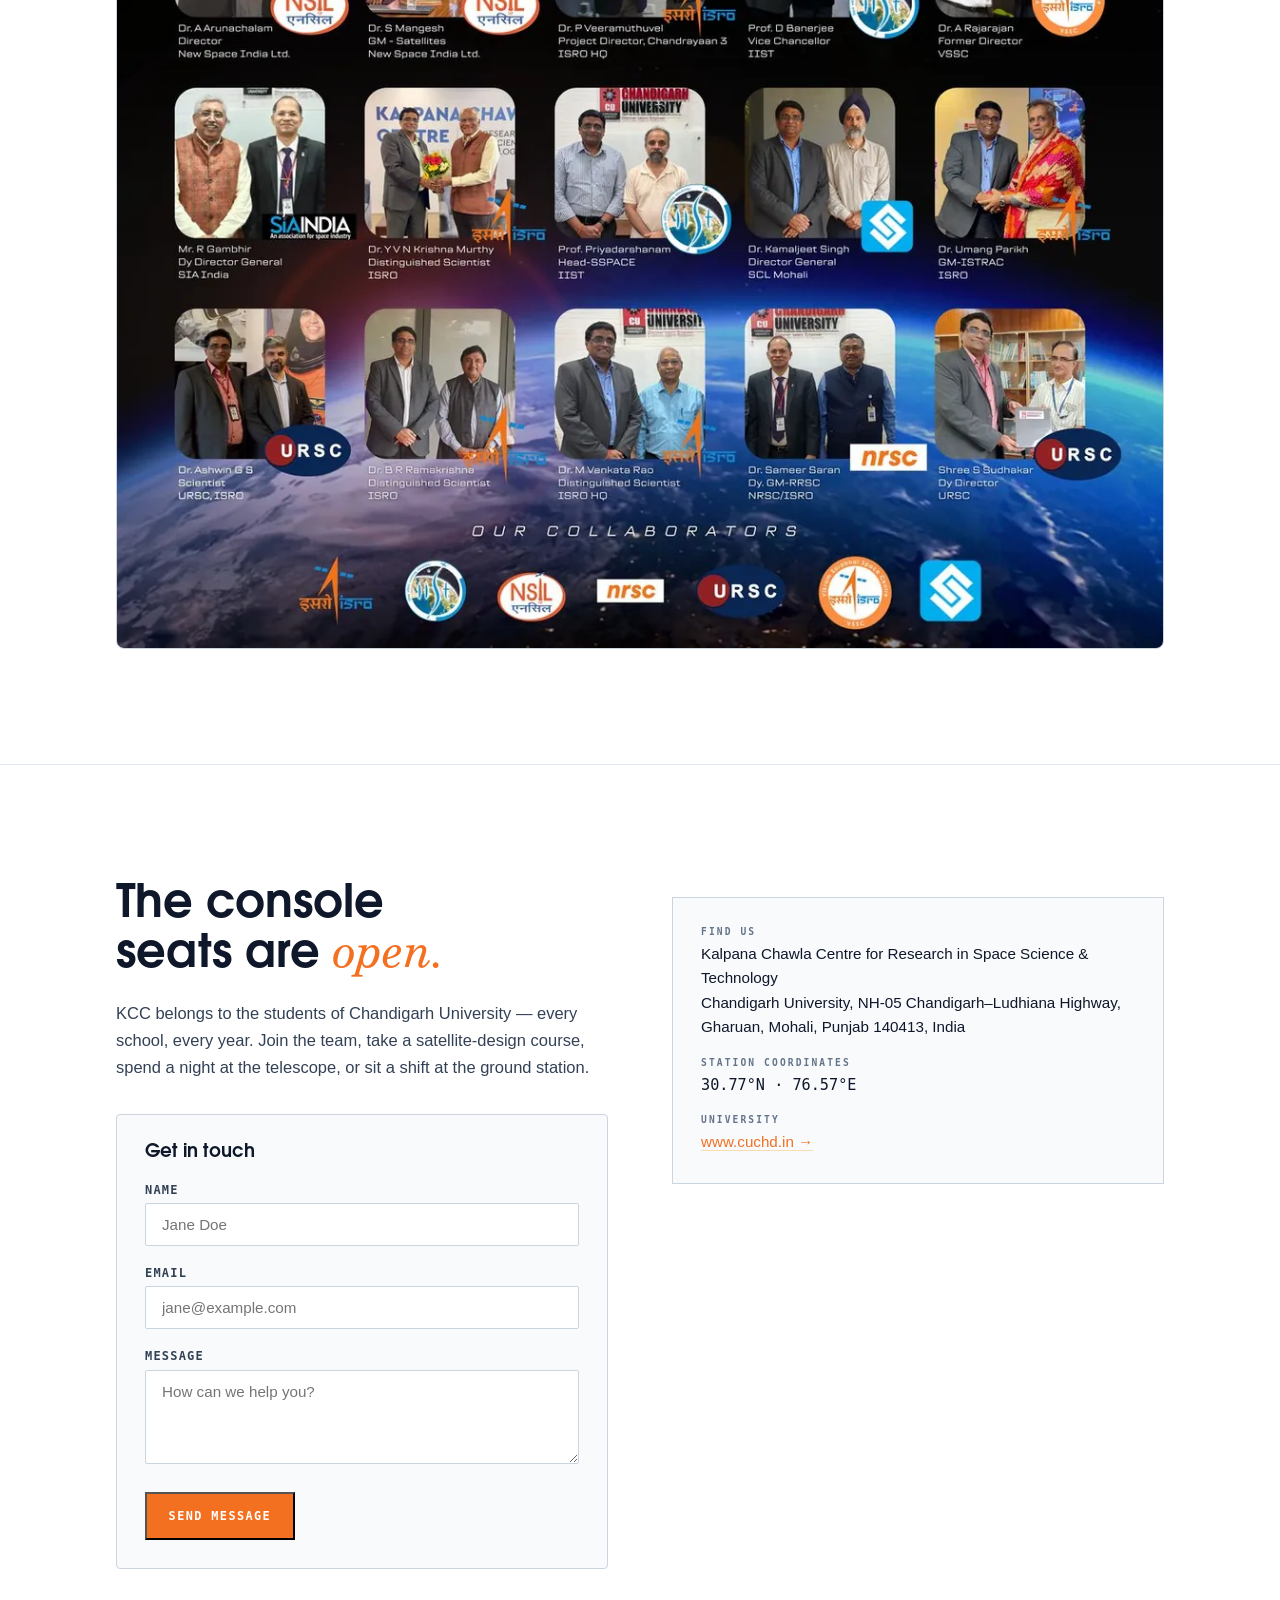
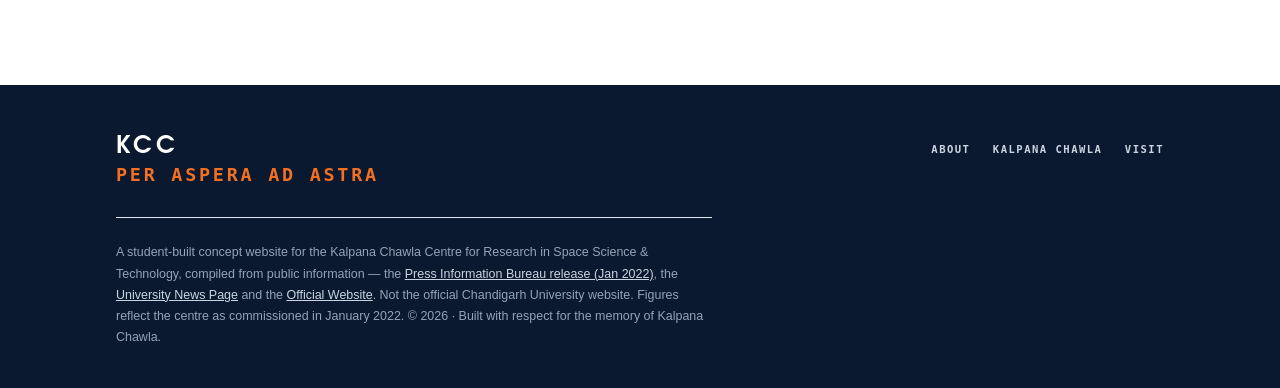
==== commit 8cbf0d1a: "Fix stretched ground-station photo in the Collaborations card Its parent .console-body is display:gr" ====
--- a/index.html
+++ b/index.html
@@ -280,7 +280,7 @@
         <div class="console-bar"><i></i><i></i><i></i><span>COLLABORATIONS</span></div>
         <div class="console-body" style="padding:1.75rem; font-size:.95rem; color:var(--ink);">
           <p>The centre collaborates with ISRO and other research organizations to bridge academia and industry.</p>
-          <img src="assets/ground_station.webp?v=2" alt="A student demonstrating the telemetry console in the centre's mission control room to visiting delegates" width="1000" height="562" loading="lazy" style="border-radius:4px; margin-top: 1.5rem;">
+          <img src="assets/ground_station.webp?v=2" alt="A student demonstrating the telemetry console in the centre's mission control room to visiting delegates" width="1000" height="562" loading="lazy" style="border-radius:4px; margin-top: 1.5rem; width:100%; height:auto;">
         </div>
       </div>
     </div>
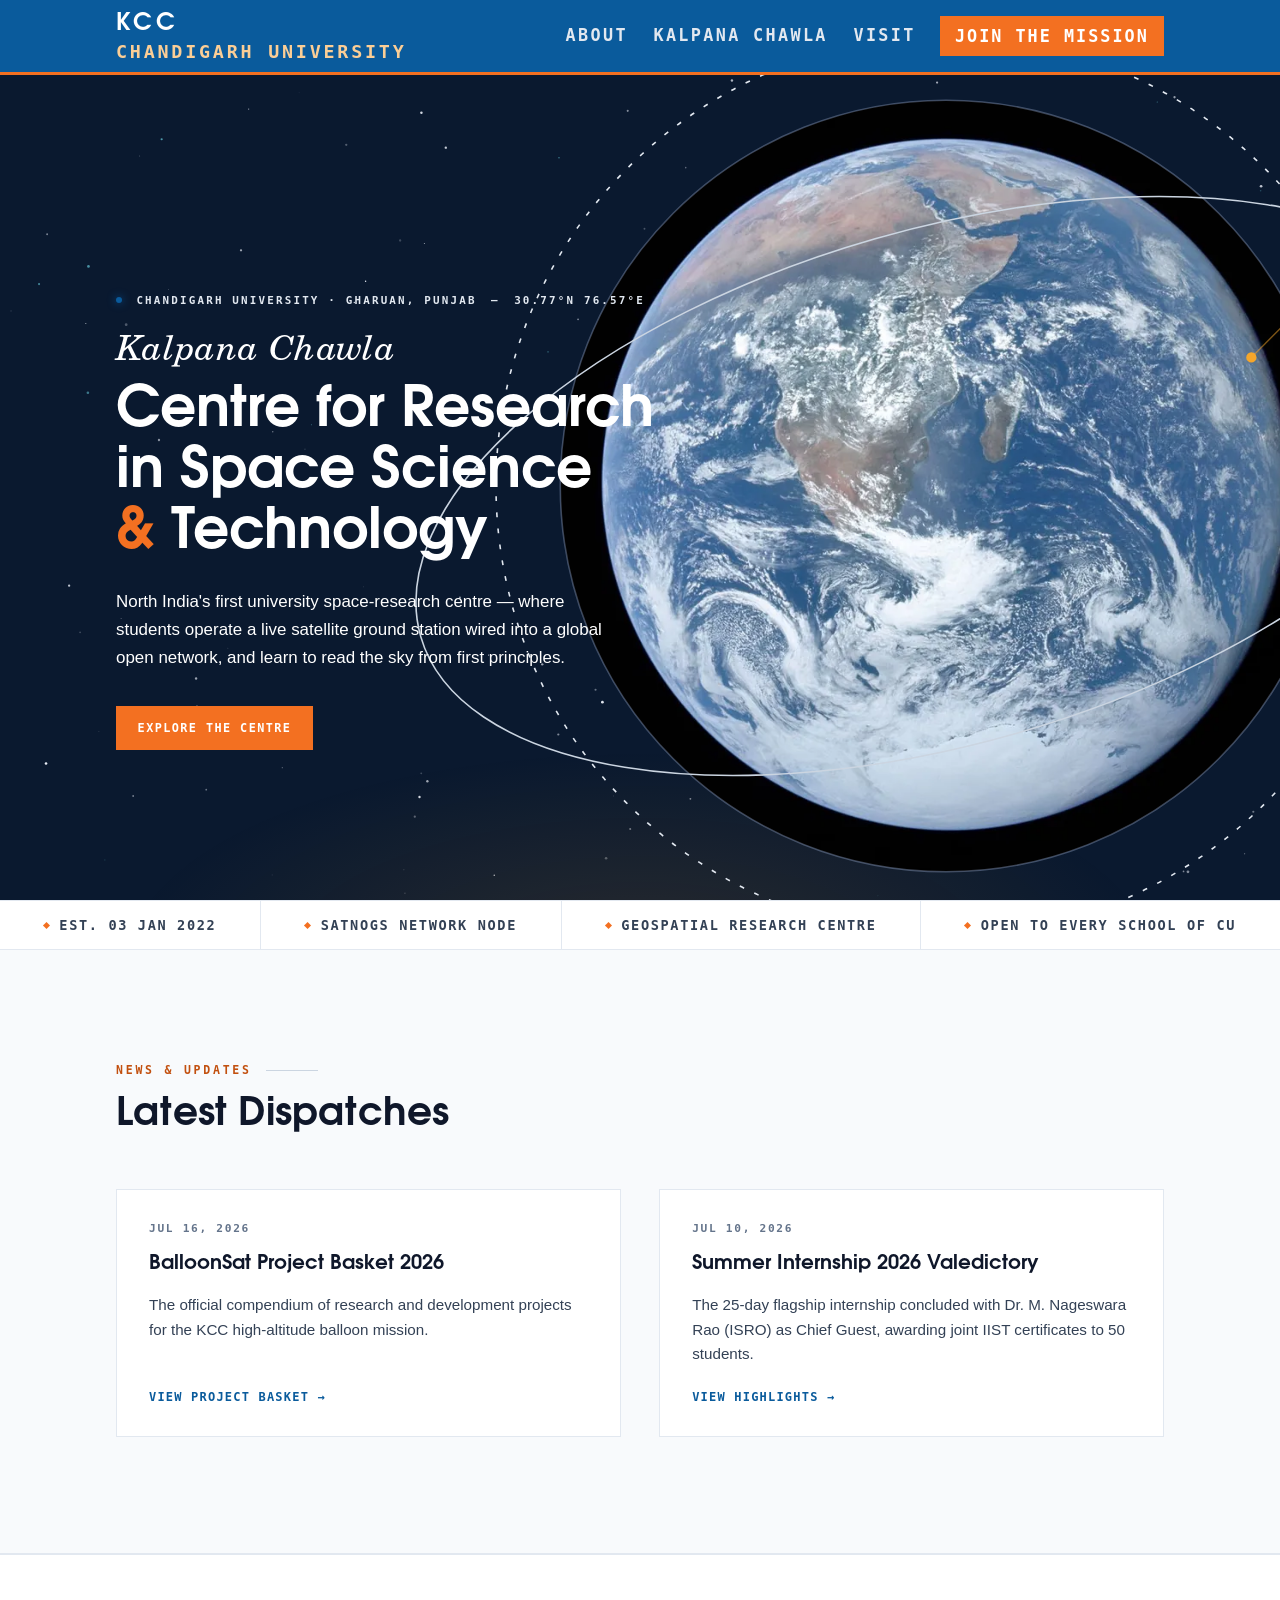
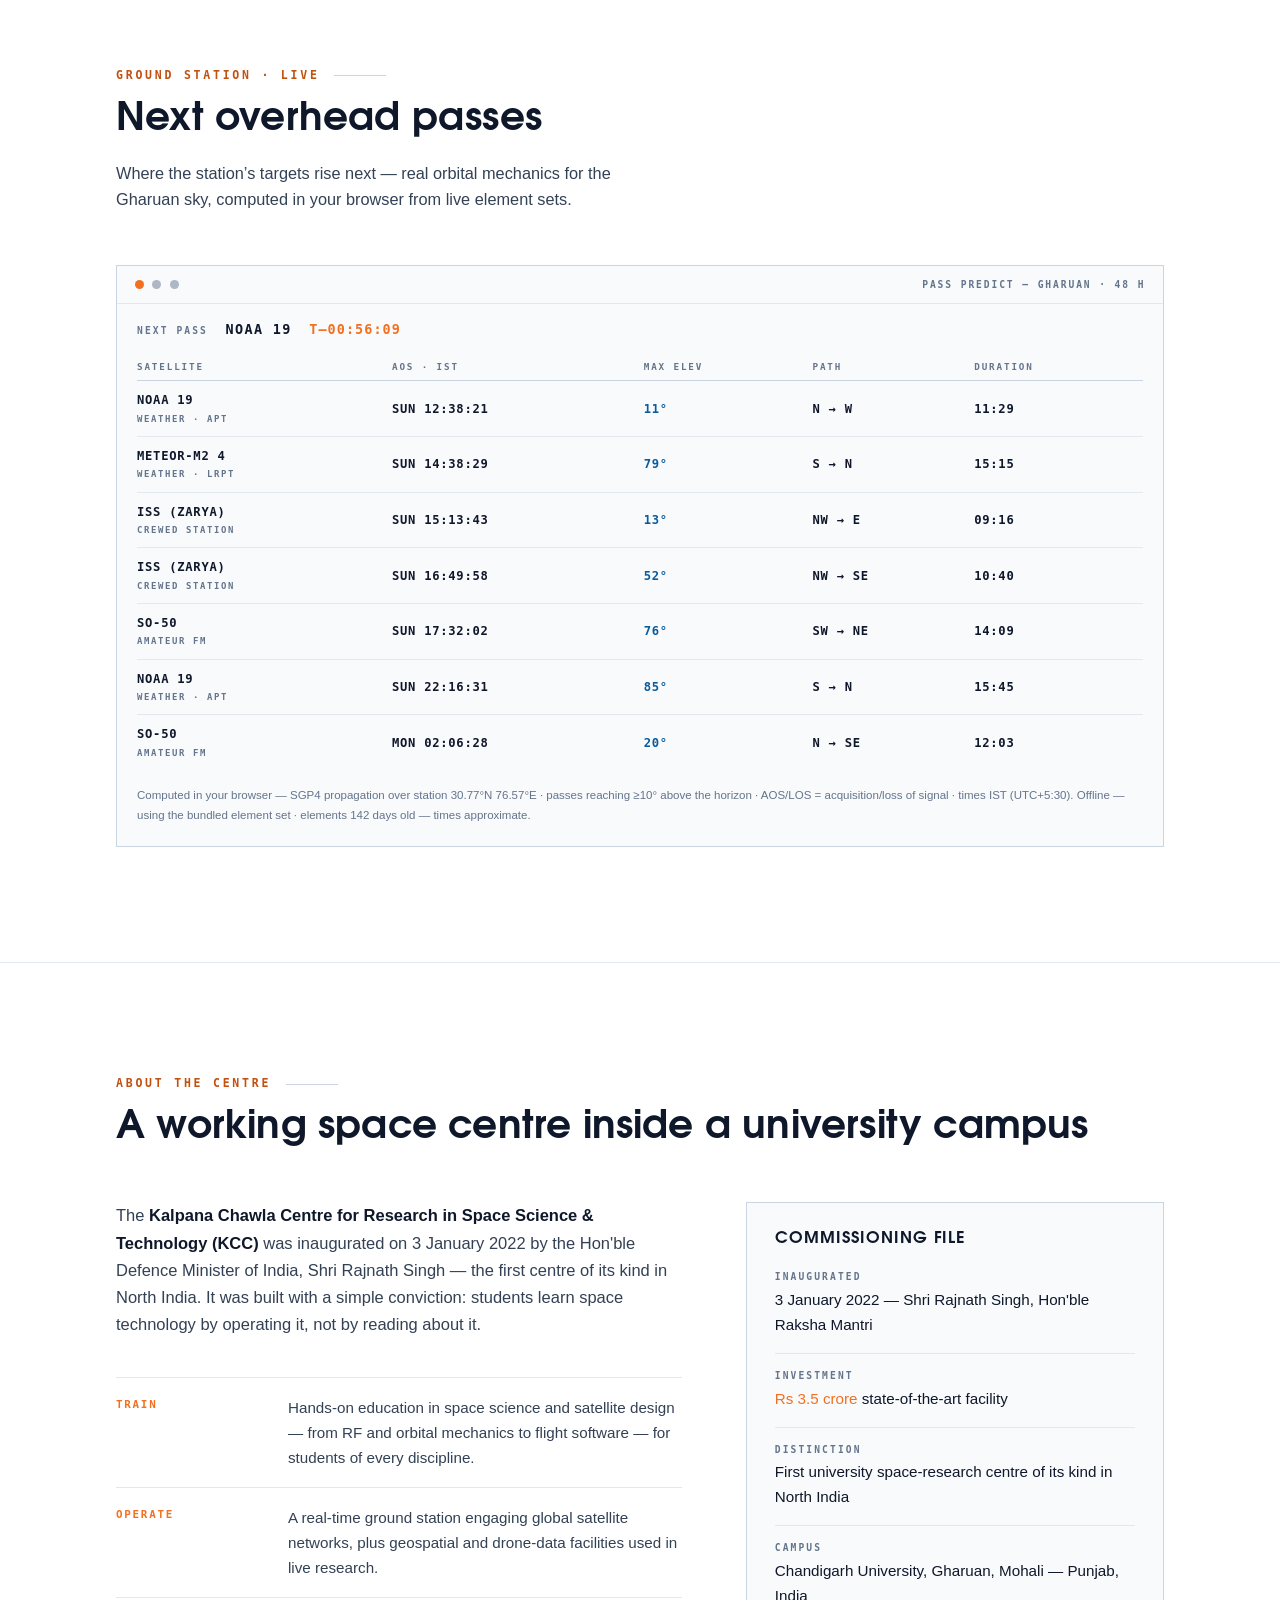
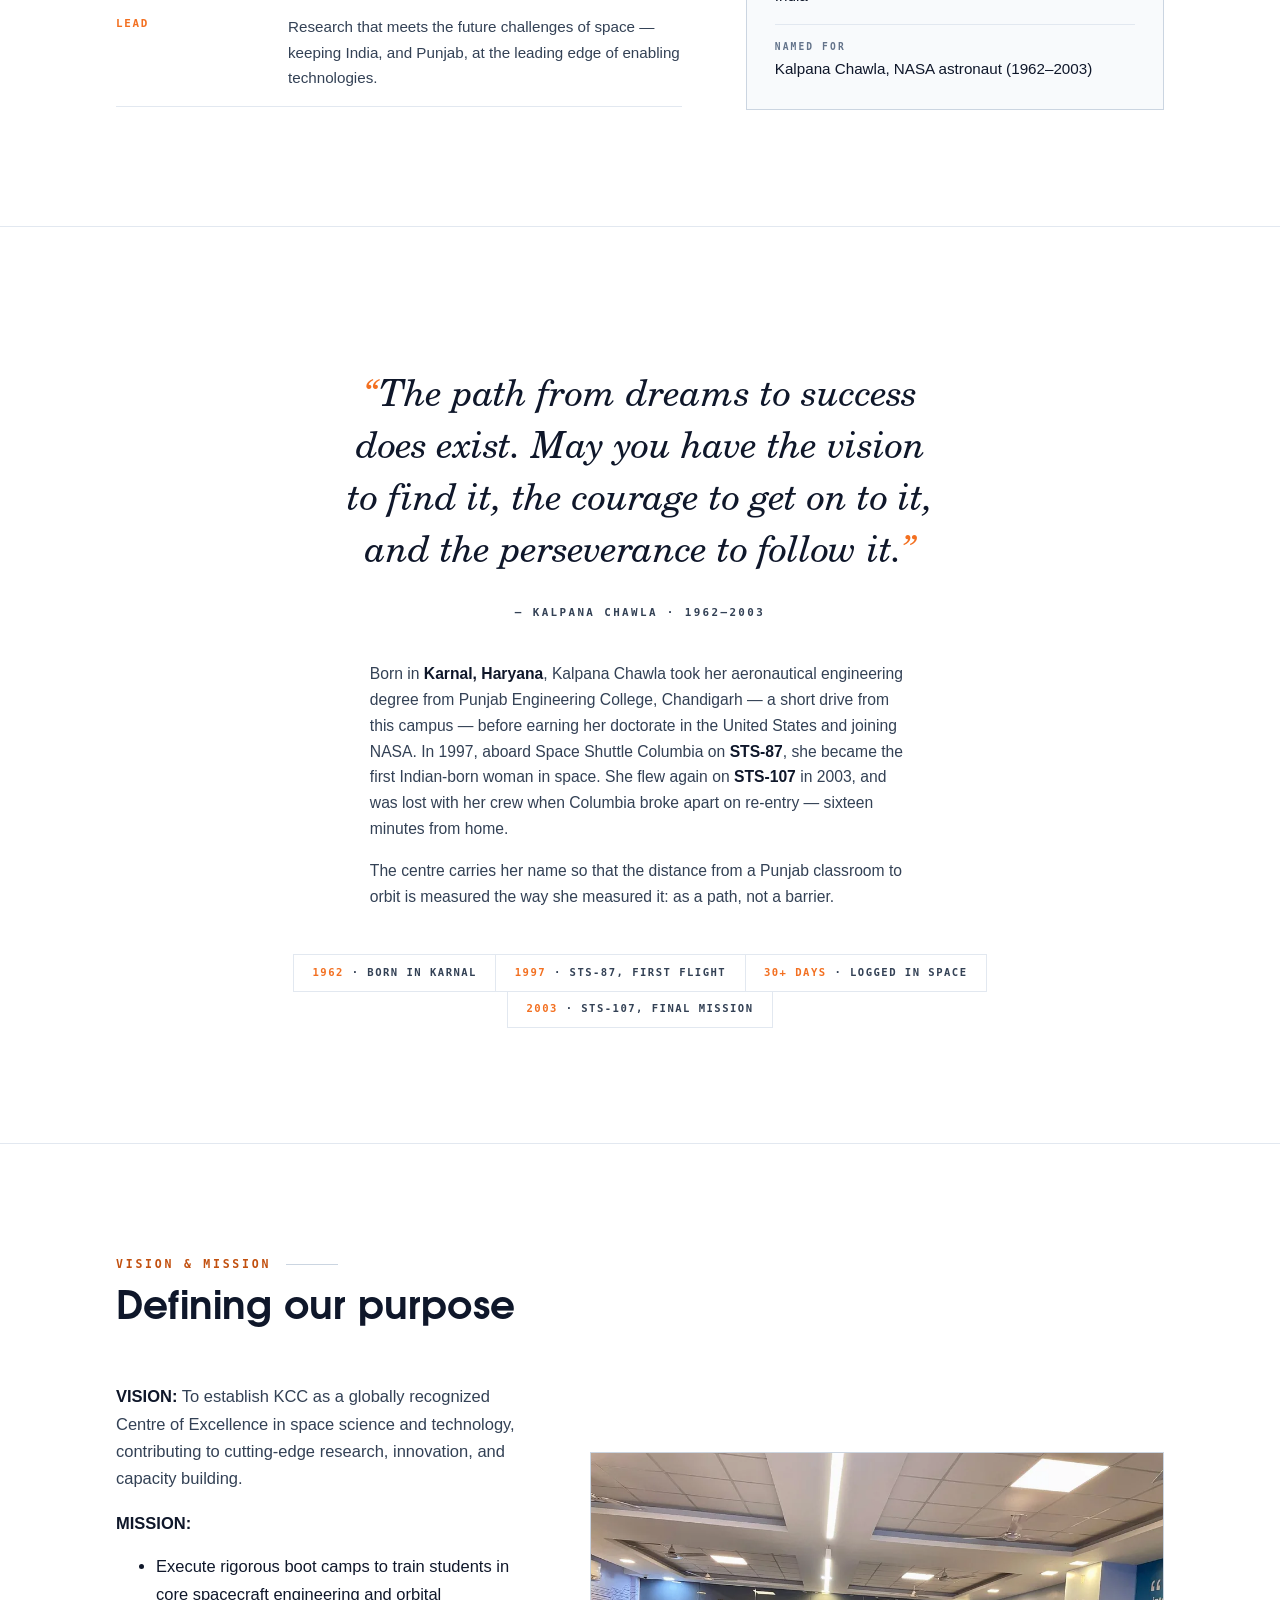
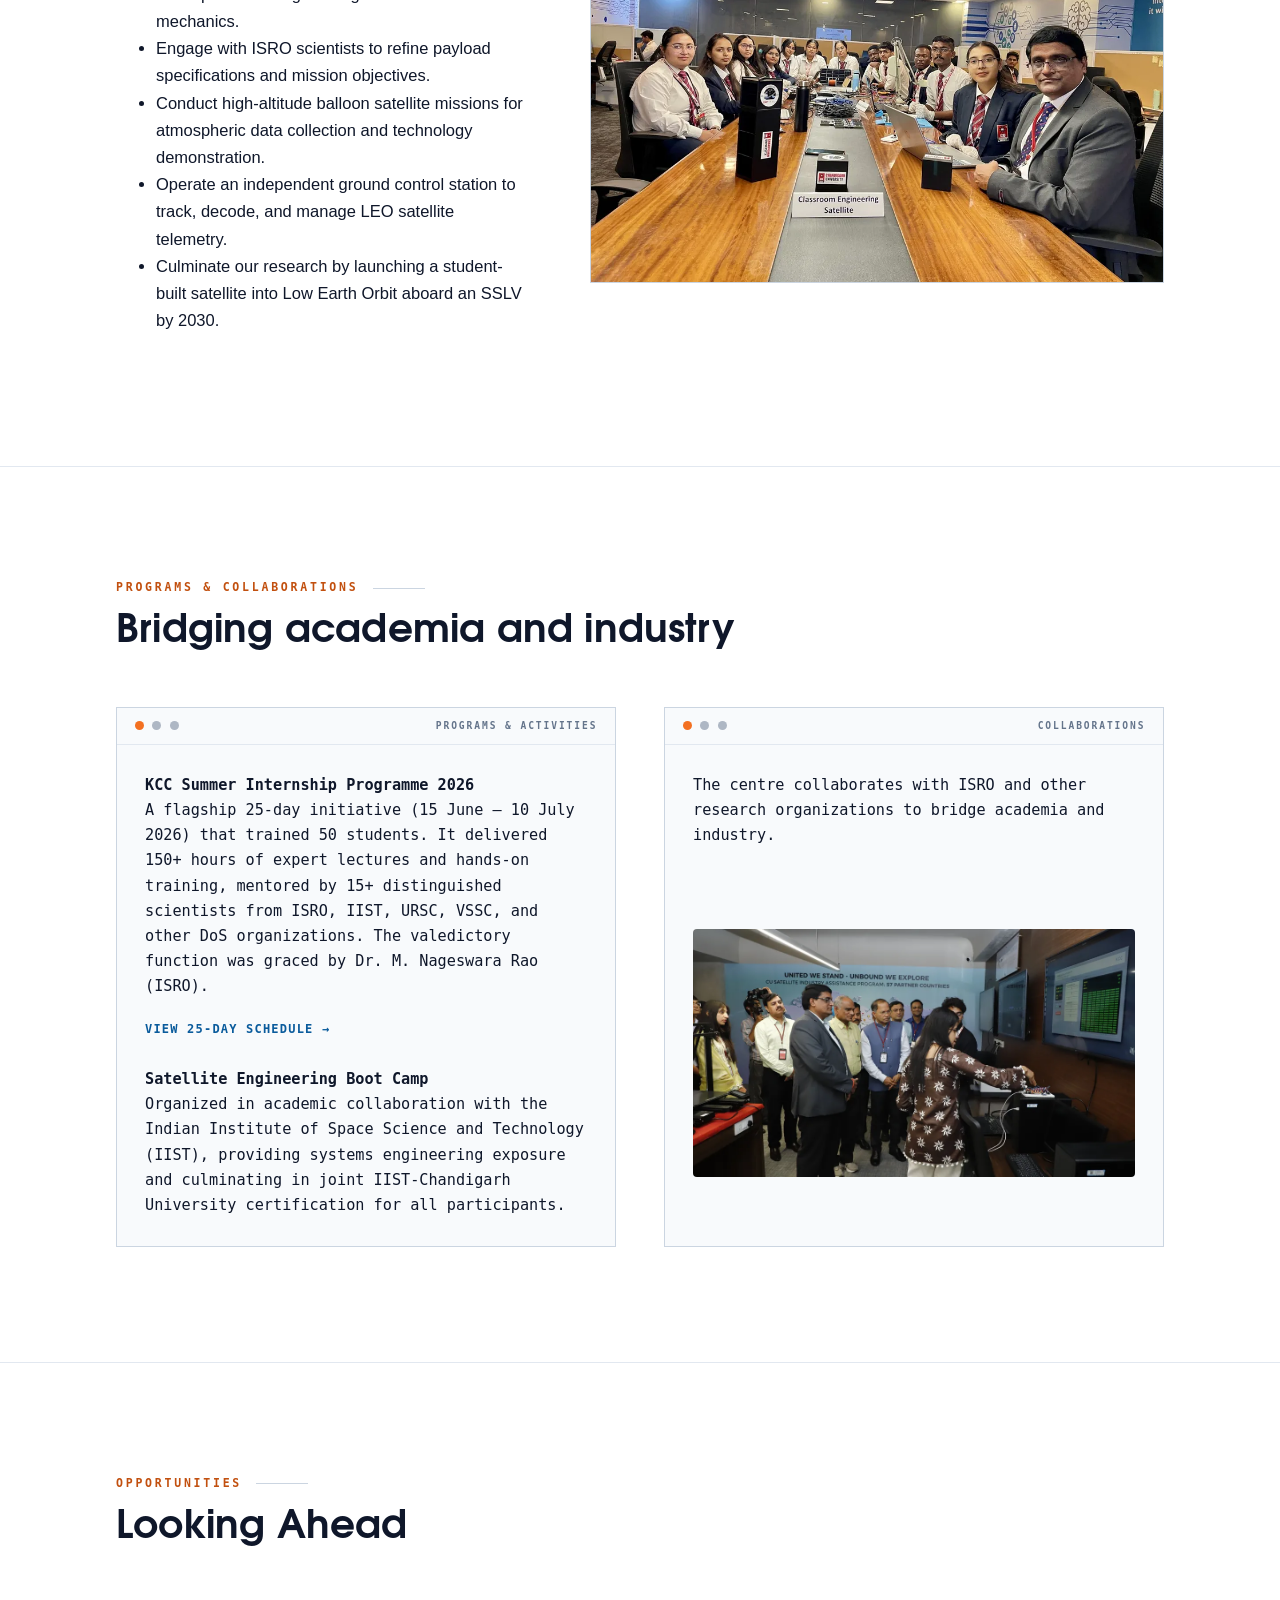
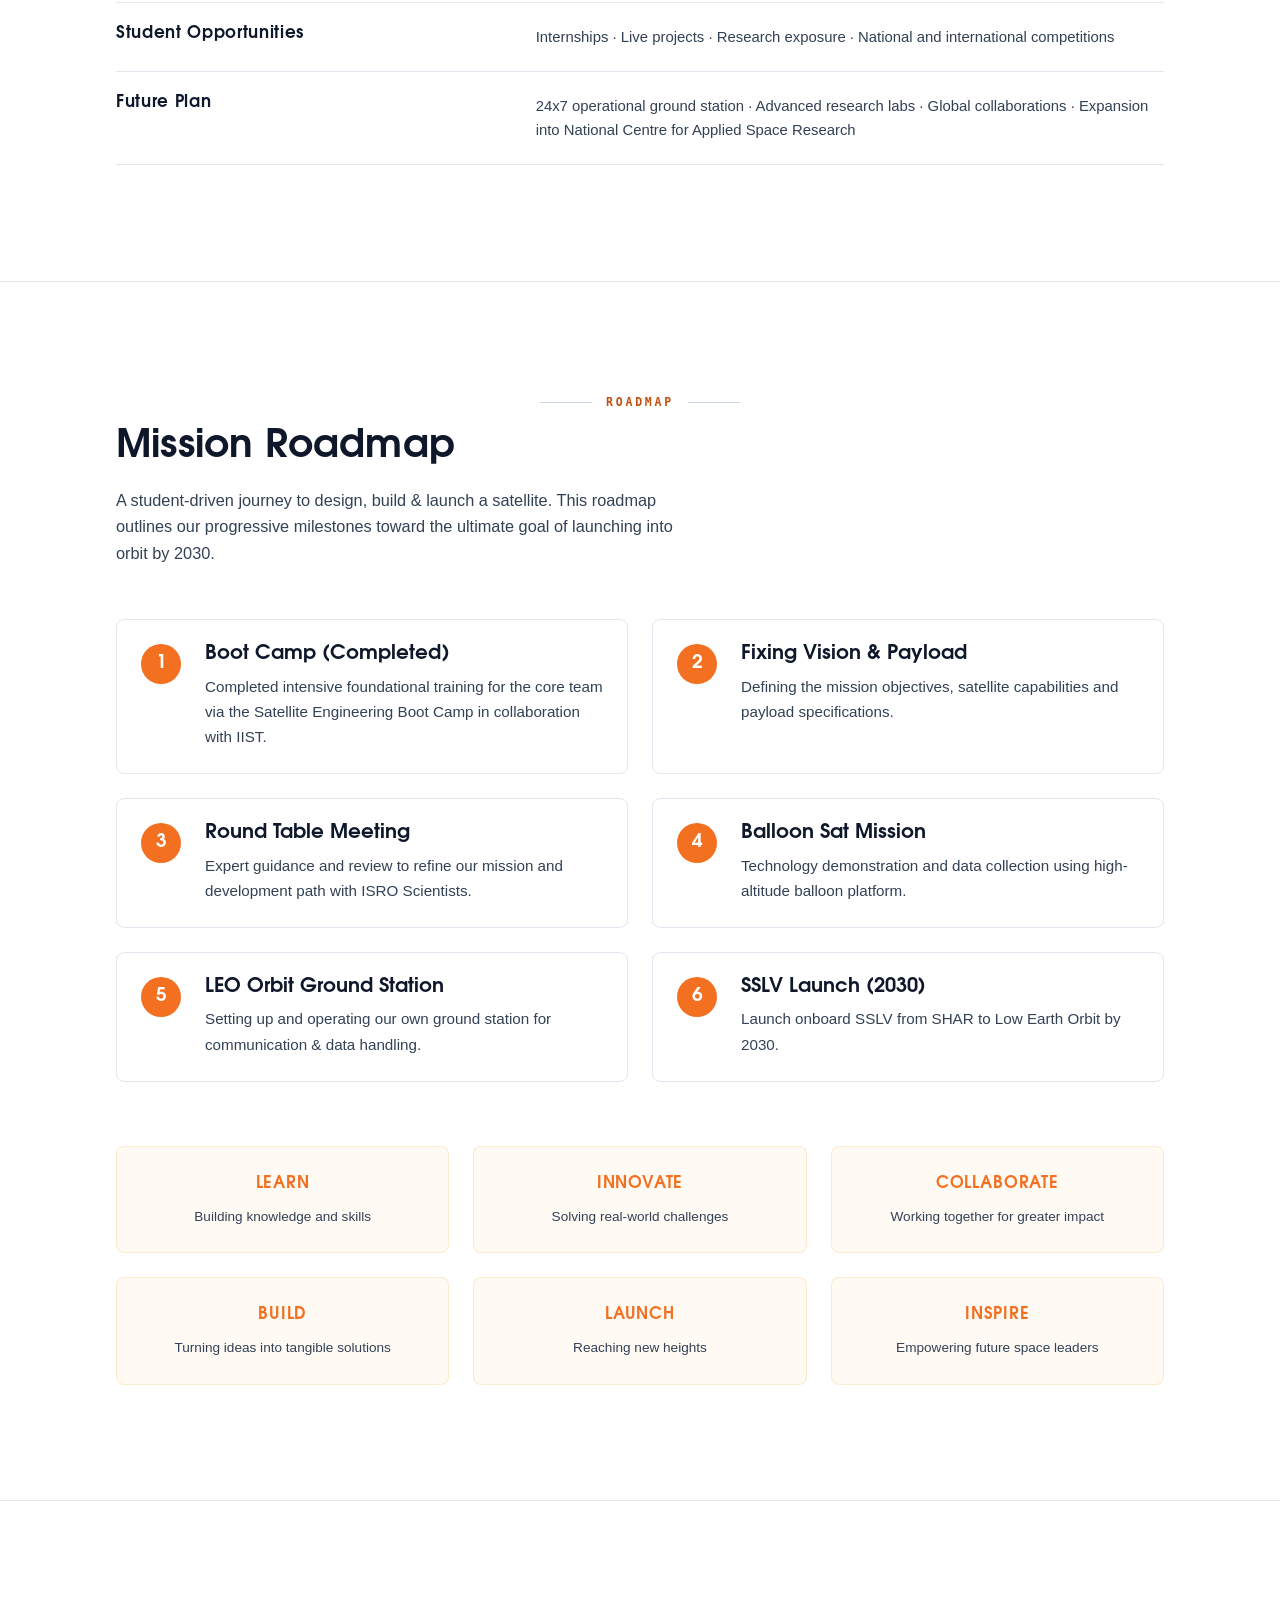
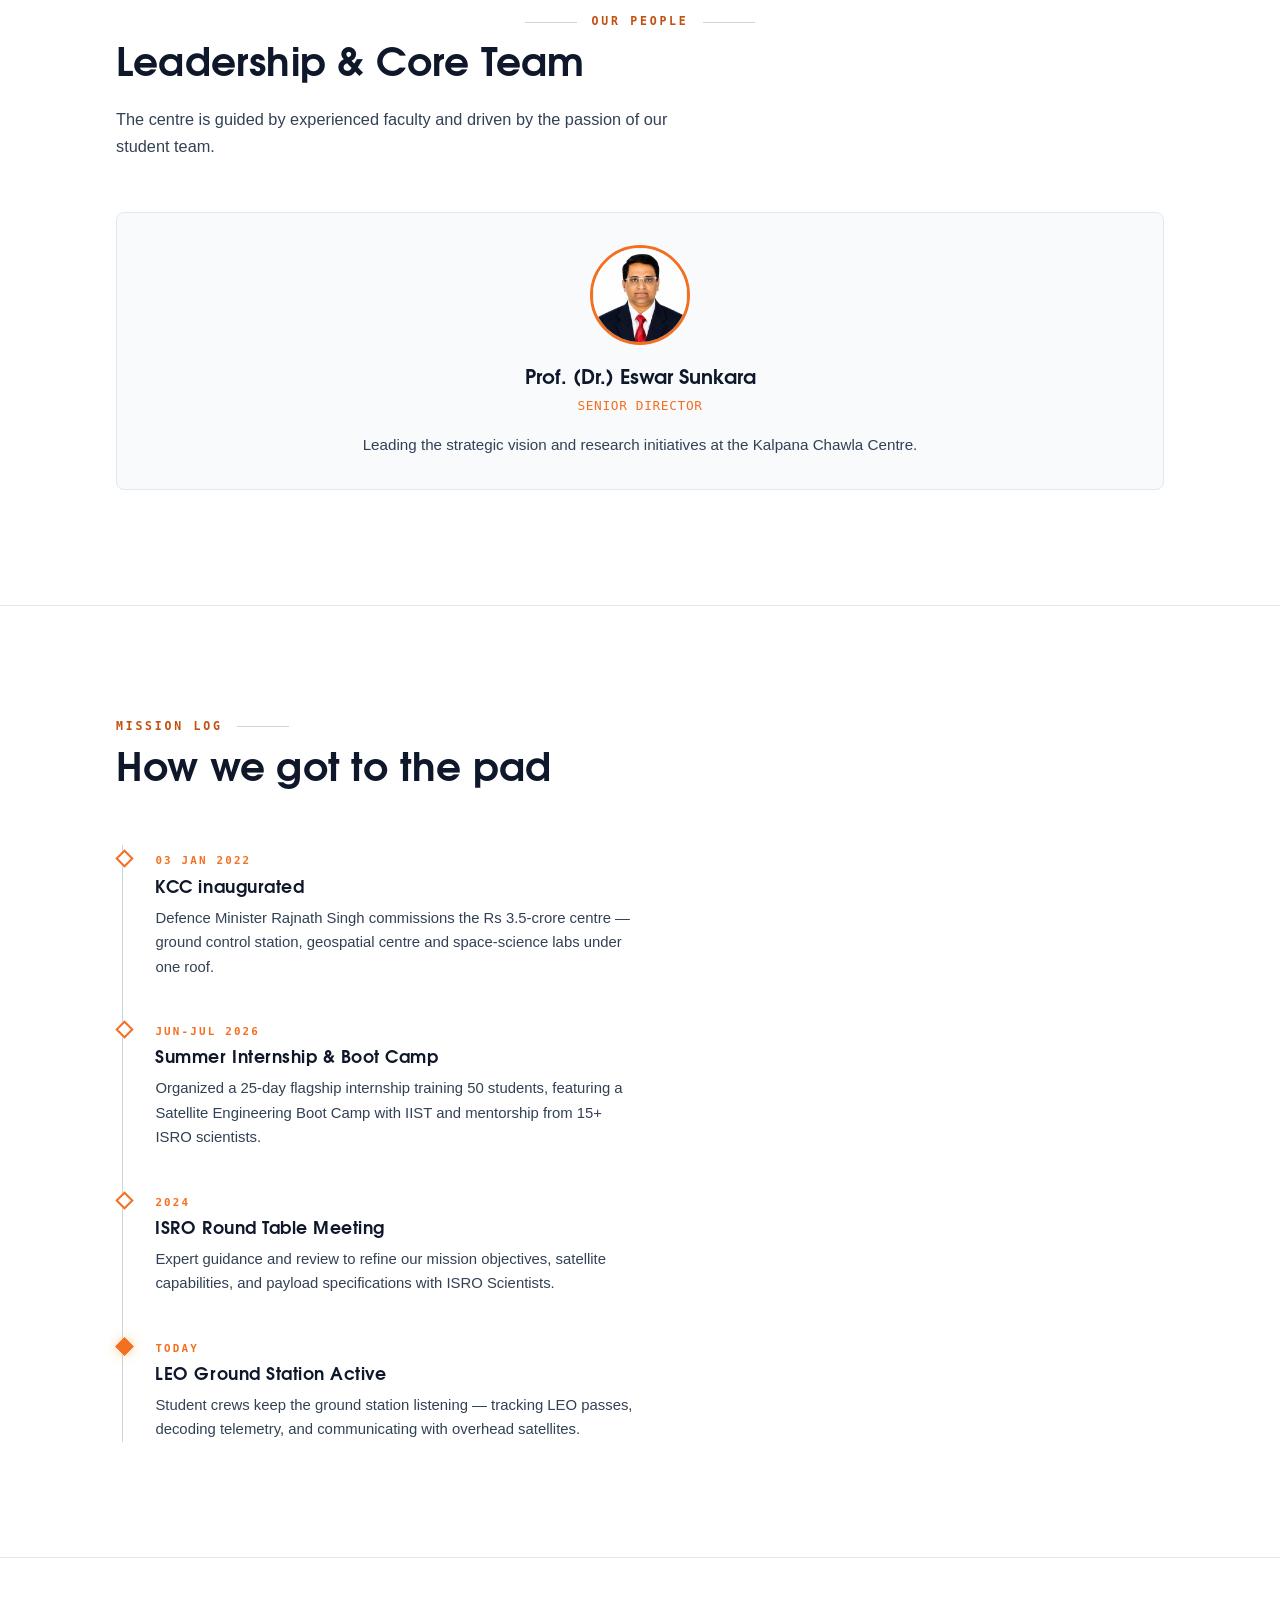
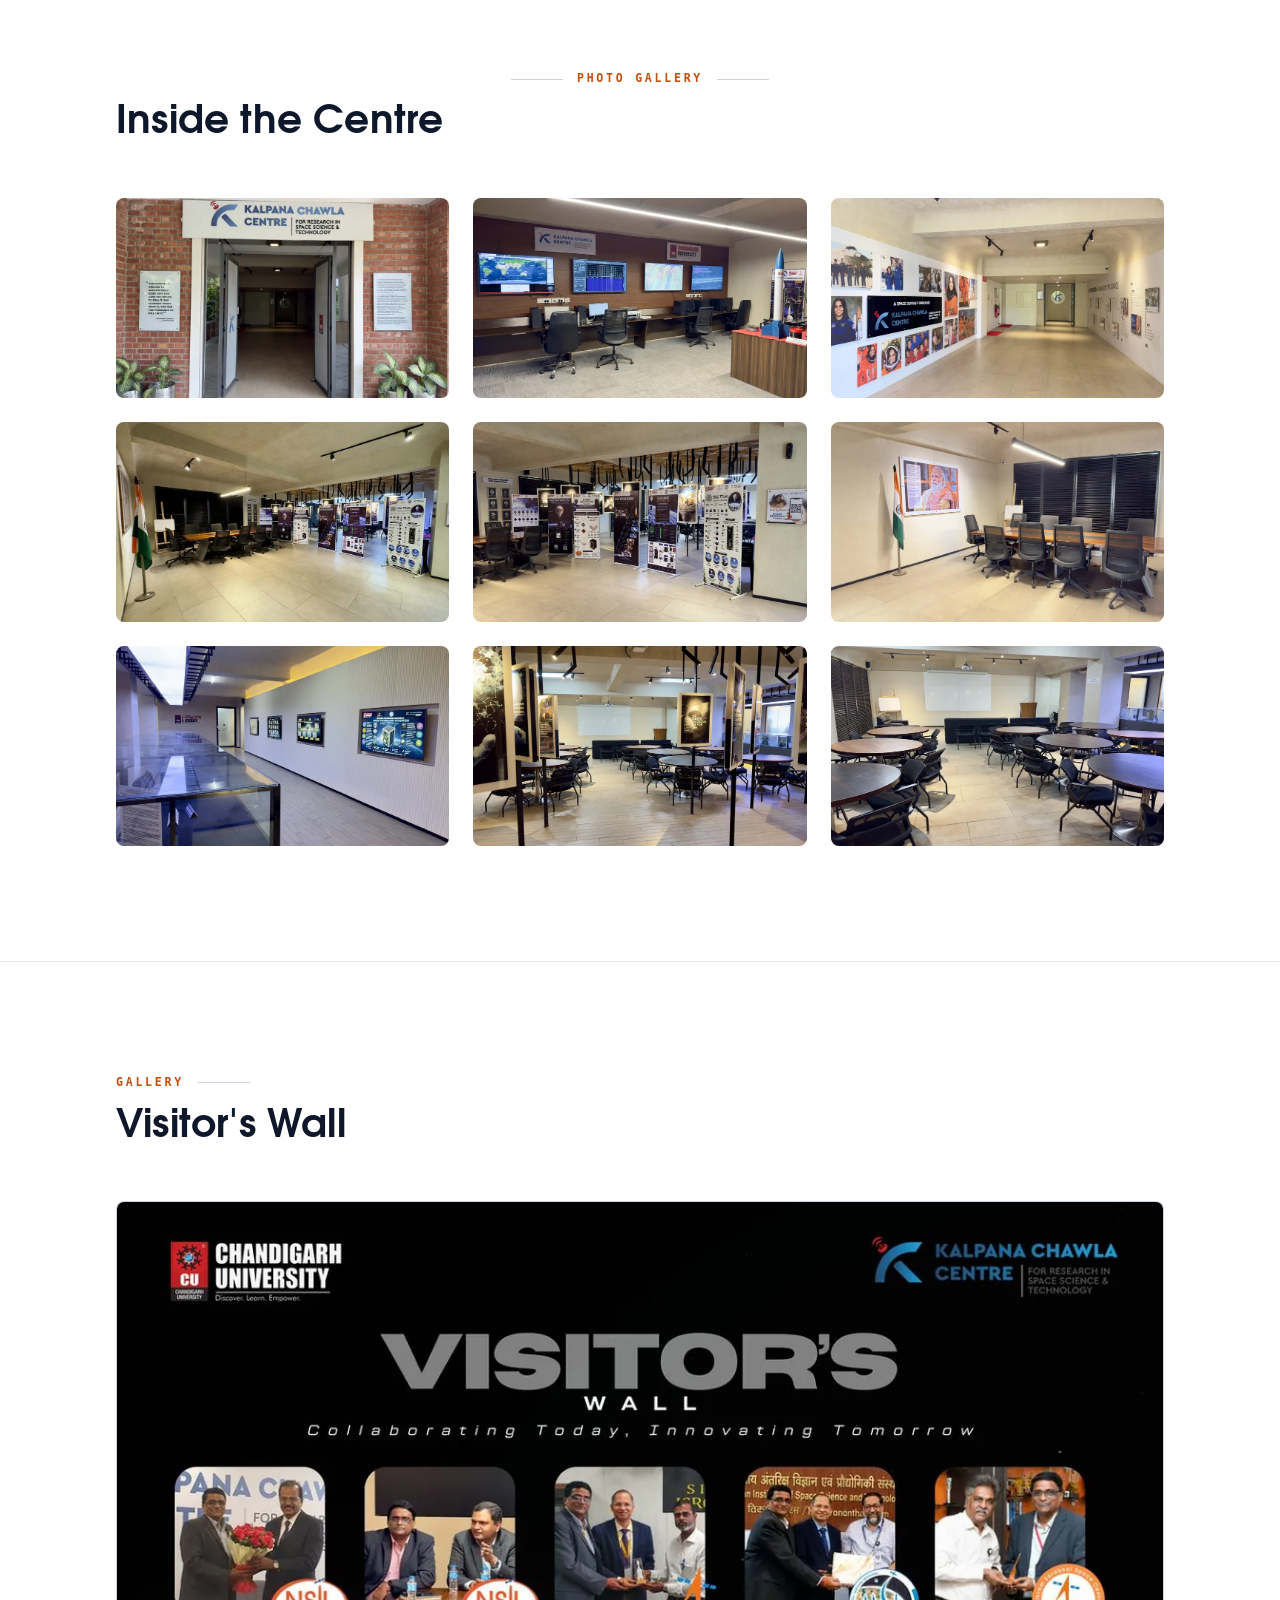
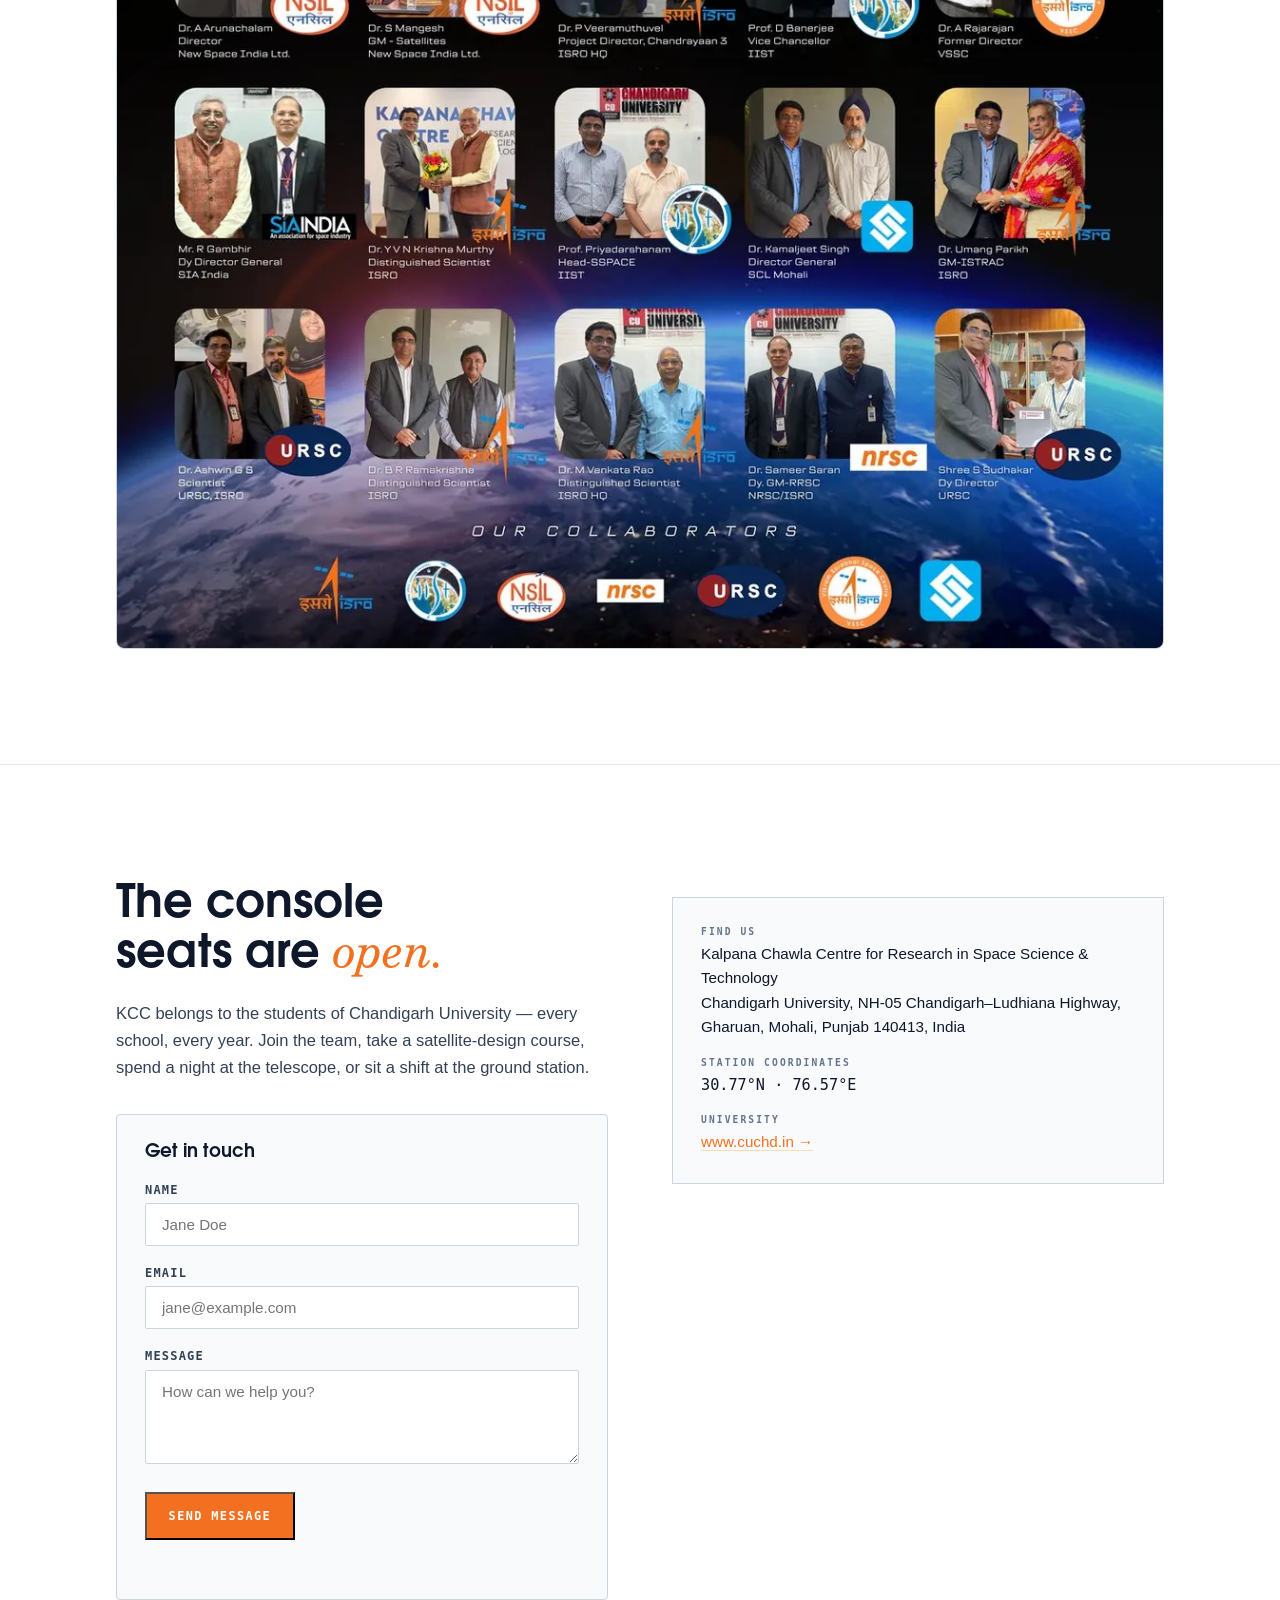
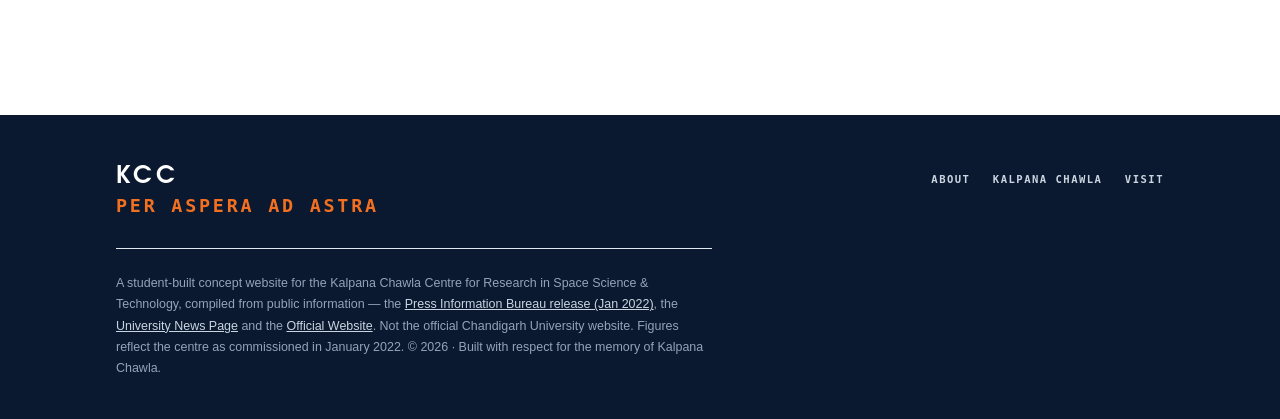
==== commit 27bed77d: "Make the contact and basket suggestion forms actually submit Both forms previously just showed an al" ====
--- a/index.html
+++ b/index.html
@@ -485,21 +485,23 @@
         school, every year. Join the team, take a satellite-design course, spend a night at
         the telescope, or sit a shift at the ground station.</p>
         
-        <form class="contact-form" id="contactForm" onsubmit="event.preventDefault(); alert('Thank you for contacting KCC. We will get back to you shortly.'); this.reset();">
+        <form class="contact-form" id="contactForm">
           <h3>Get in touch</h3>
           <div class="form-group">
             <label for="name">Name</label>
-            <input type="text" id="name" required placeholder="Jane Doe">
+            <input type="text" id="name" name="name" required placeholder="Jane Doe">
           </div>
           <div class="form-group">
             <label for="email">Email</label>
-            <input type="email" id="email" required placeholder="jane@example.com">
+            <input type="email" id="email" name="email" required placeholder="jane@example.com">
           </div>
           <div class="form-group">
             <label for="message">Message</label>
-            <textarea id="message" required rows="4" placeholder="How can we help you?"></textarea>
+            <textarea id="message" name="message" required rows="4" placeholder="How can we help you?"></textarea>
           </div>
+          <input type="text" name="_honey" style="display:none" tabindex="-1" autocomplete="off">
           <button type="submit" class="btn btn-solid">Send Message</button>
+          <p class="form-status" id="contactFormStatus" role="status" aria-live="polite"></p>
         </form>
       </div>
 
@@ -543,6 +545,7 @@
 </footer>
 
 <script src="assets/js/main.js?v=2"></script>
+<script src="assets/js/forms.js?v=1"></script>
 <script src="assets/js/starfield.js"></script>
 <script src="assets/js/passes.js?v=1"></script>
 </body>
--- a/assets/css/style.css
+++ b/assets/css/style.css
@@ -711,6 +711,9 @@
   border-color: var(--saffron);
   box-shadow: 0 0 0 3px rgba(243, 112, 33, 0.15);
 }
+.form-status { margin-top: 0.9rem; font-size: 0.85rem; min-height: 1.2em; }
+.form-status.ok { color: #15803d; }
+.form-status.err { color: #dc2626; }
 @media (max-width: 1000px) {
   .visit-grid { grid-template-columns: 1fr; }
 }
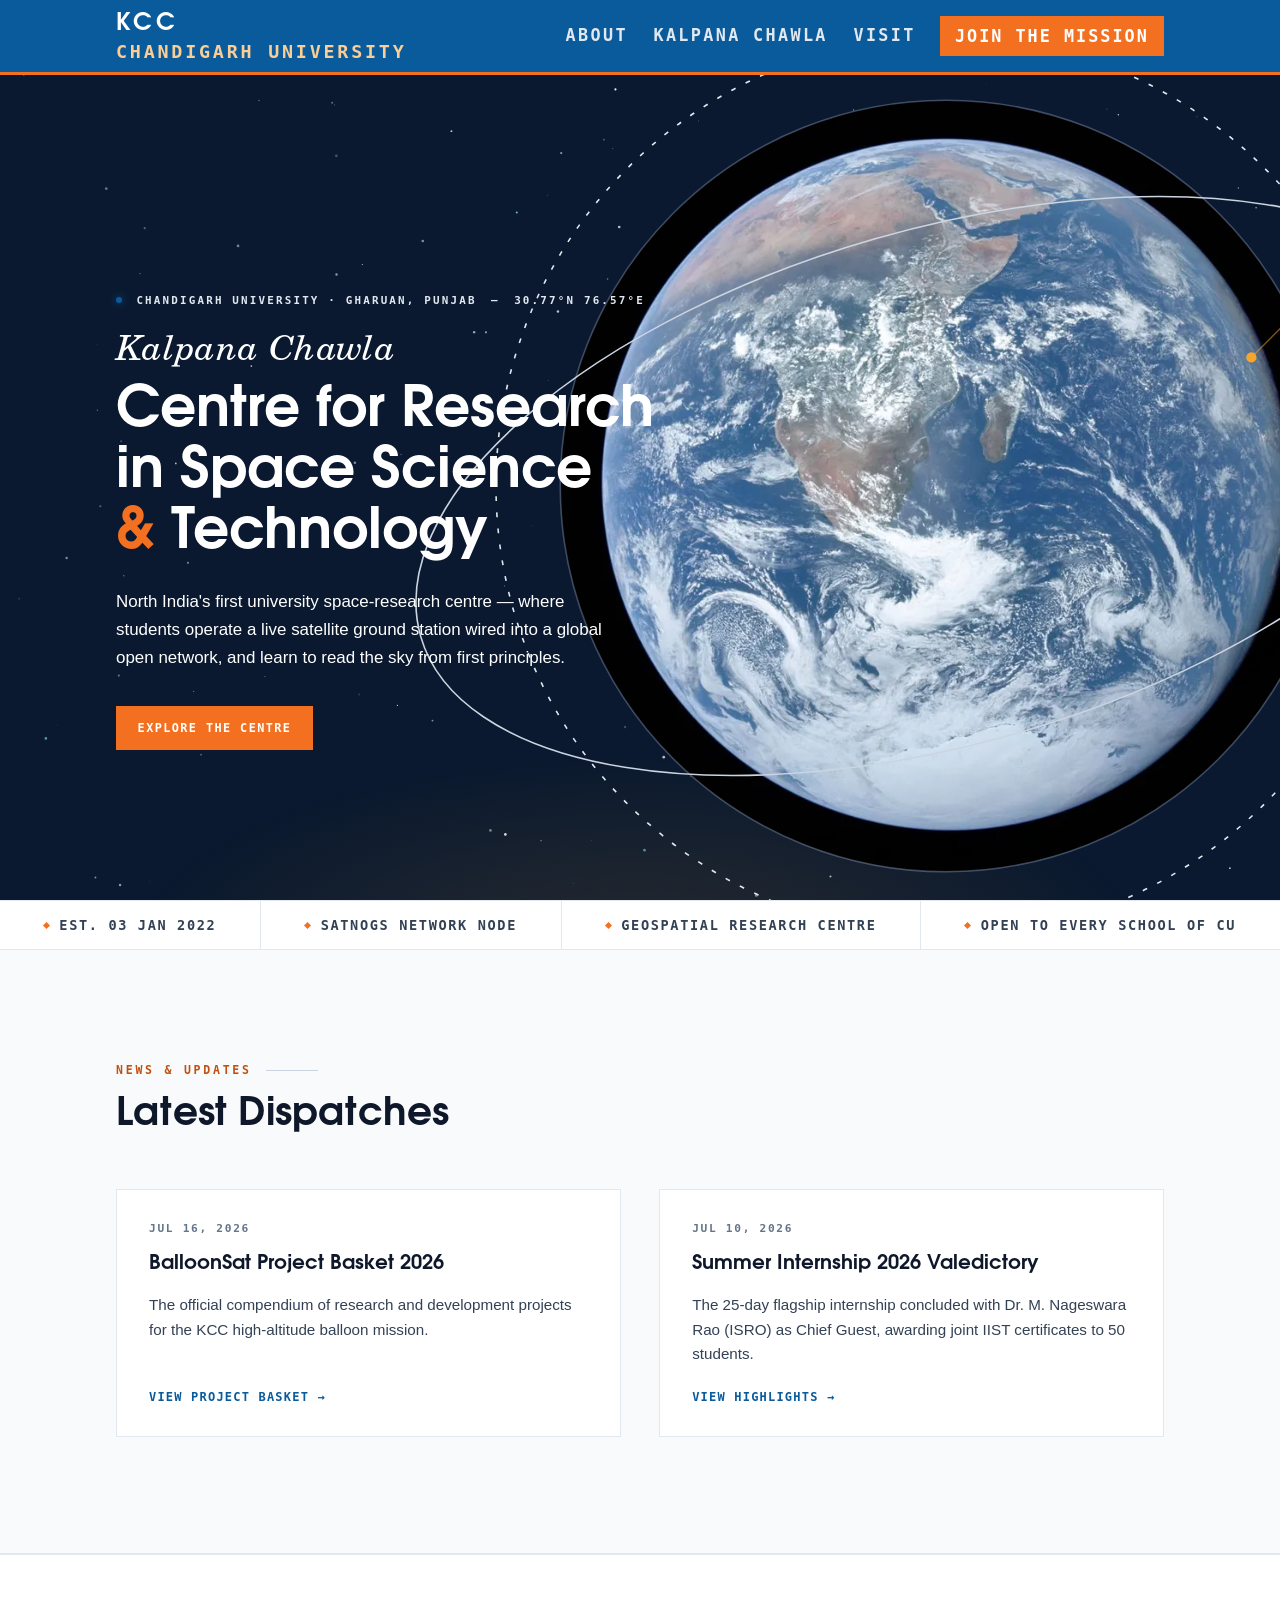
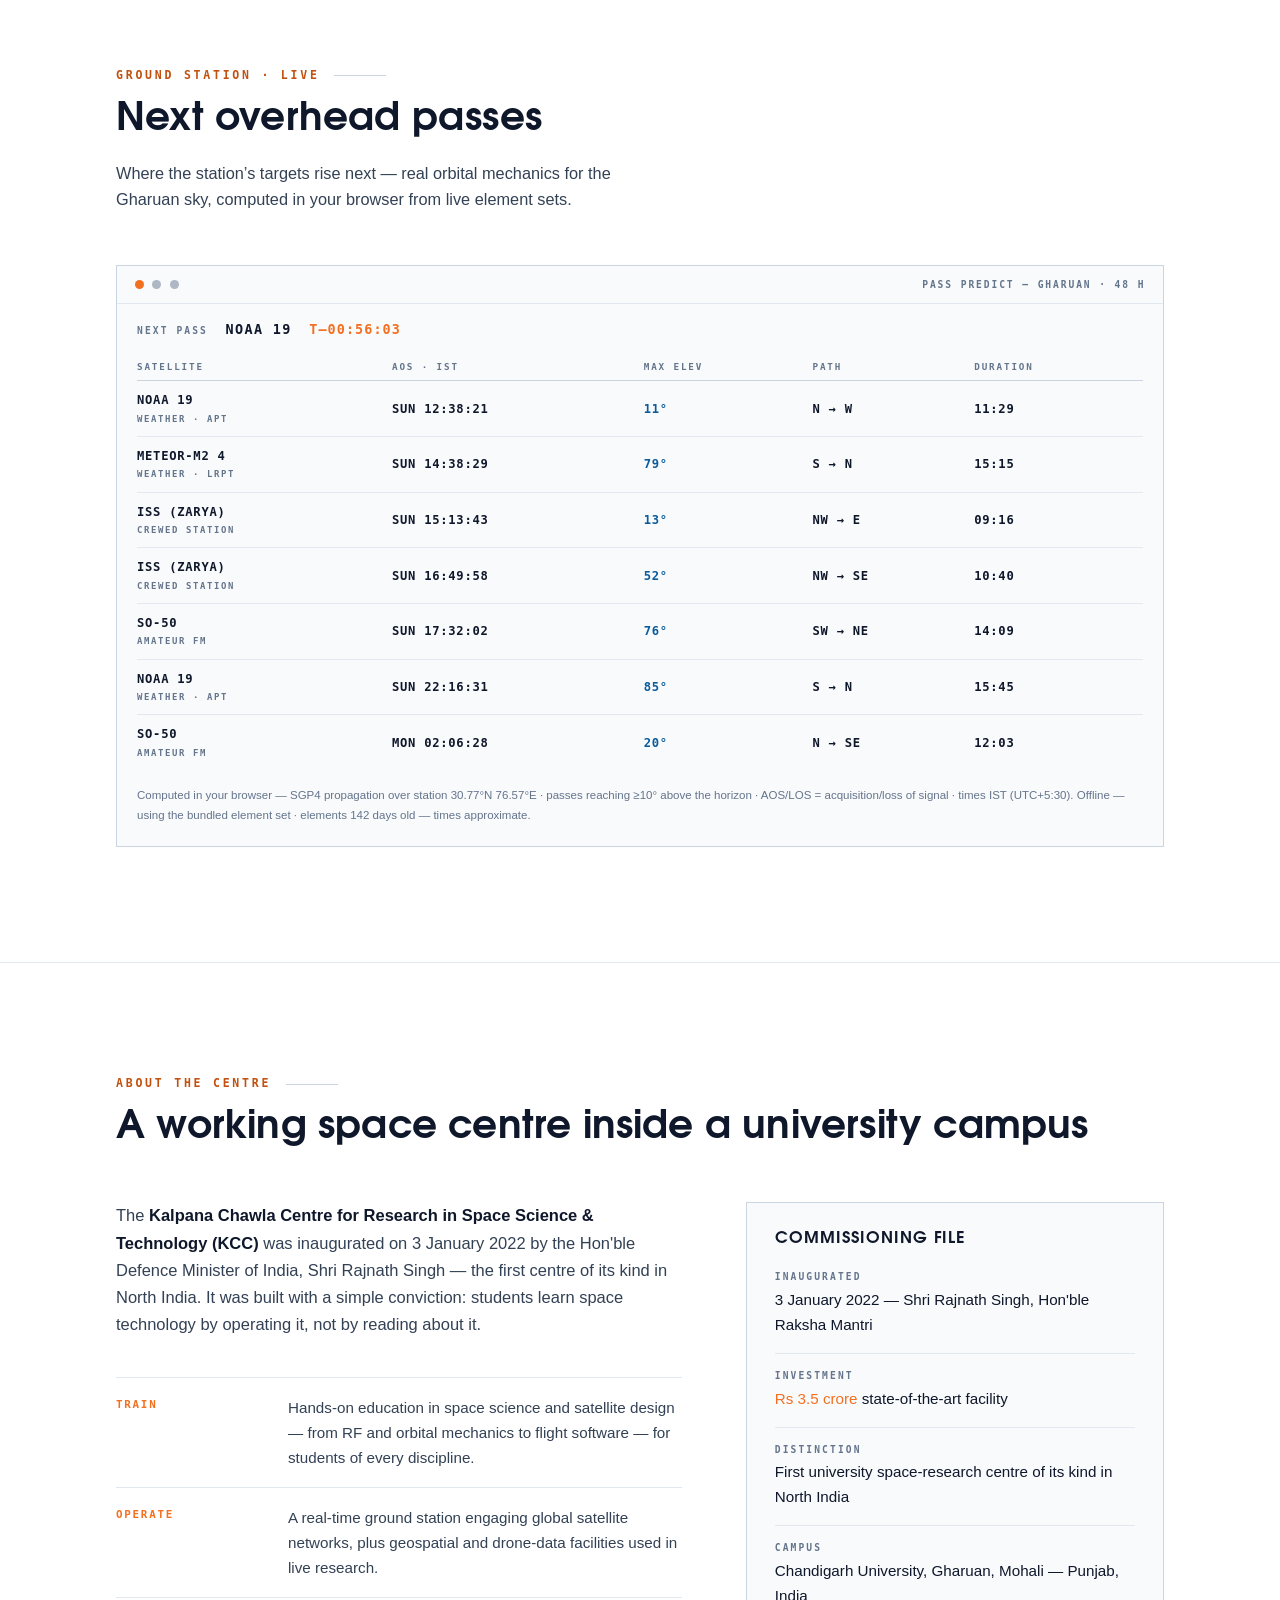
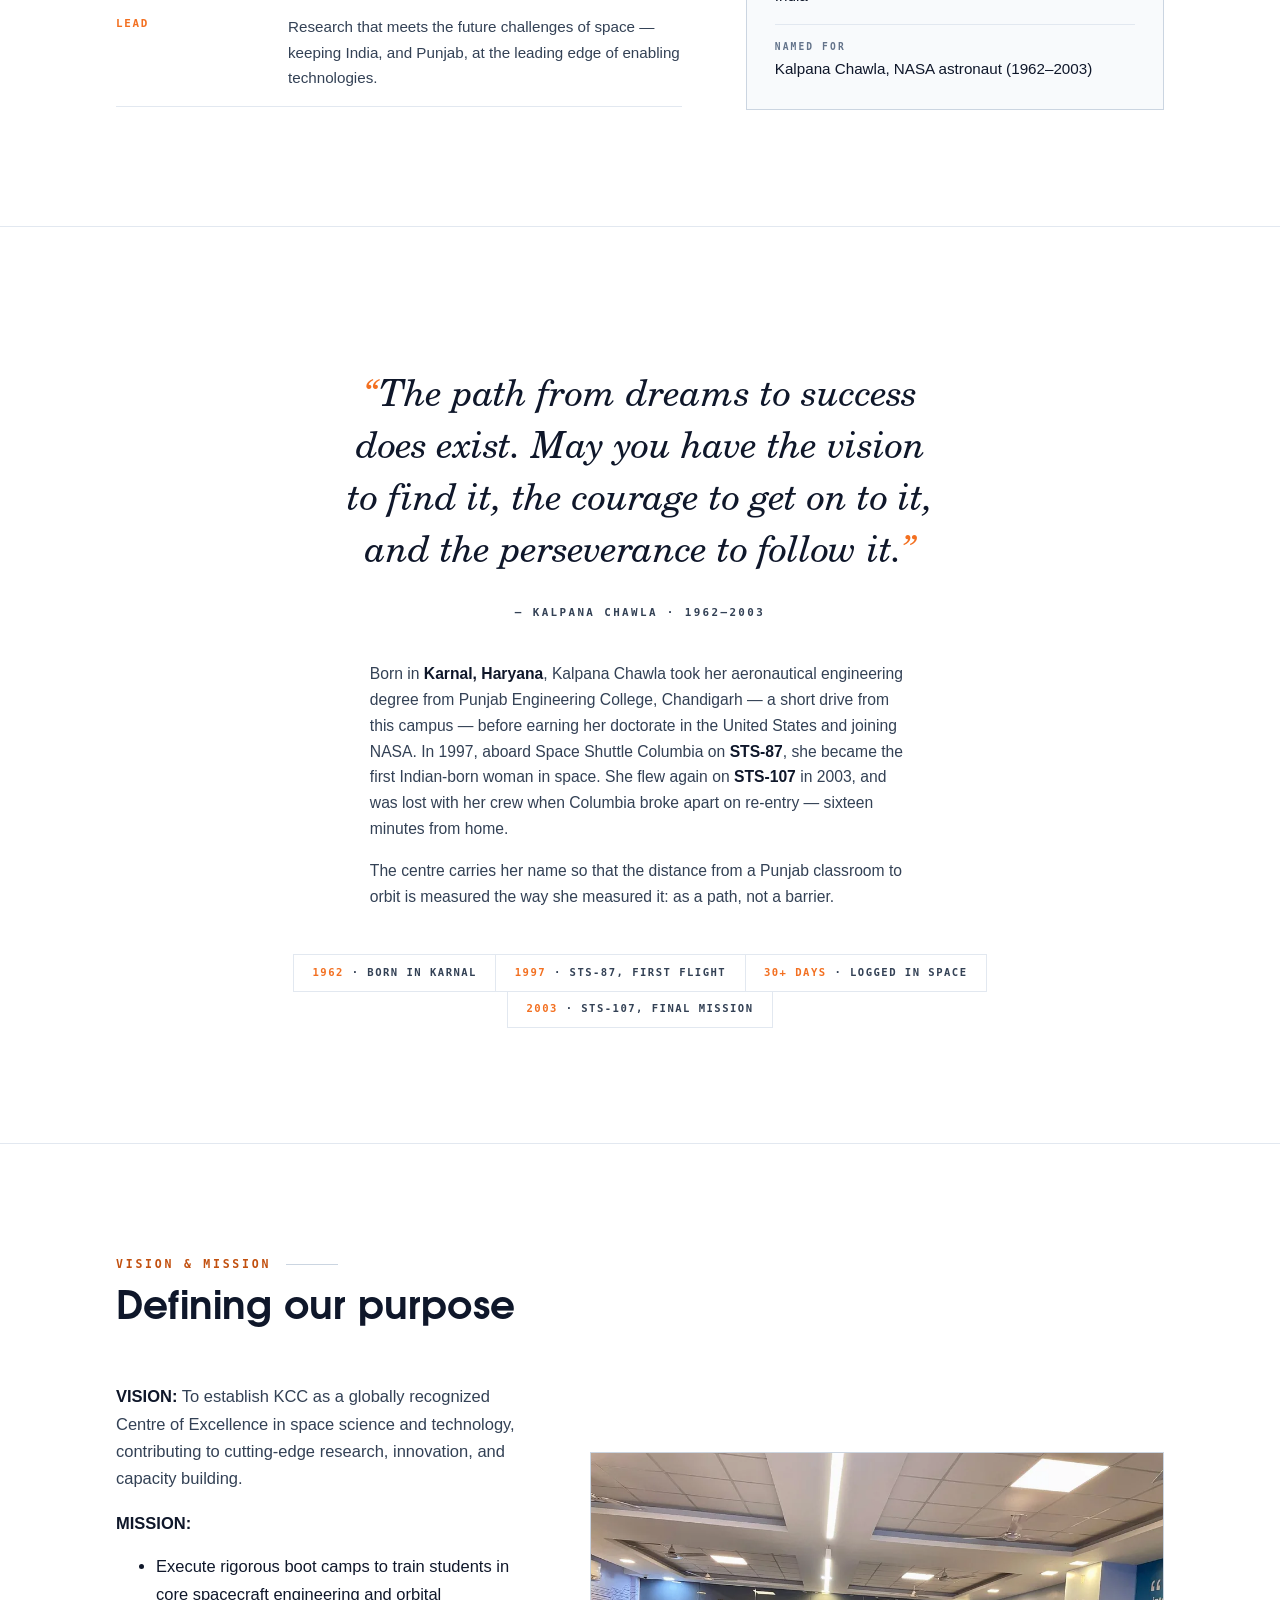
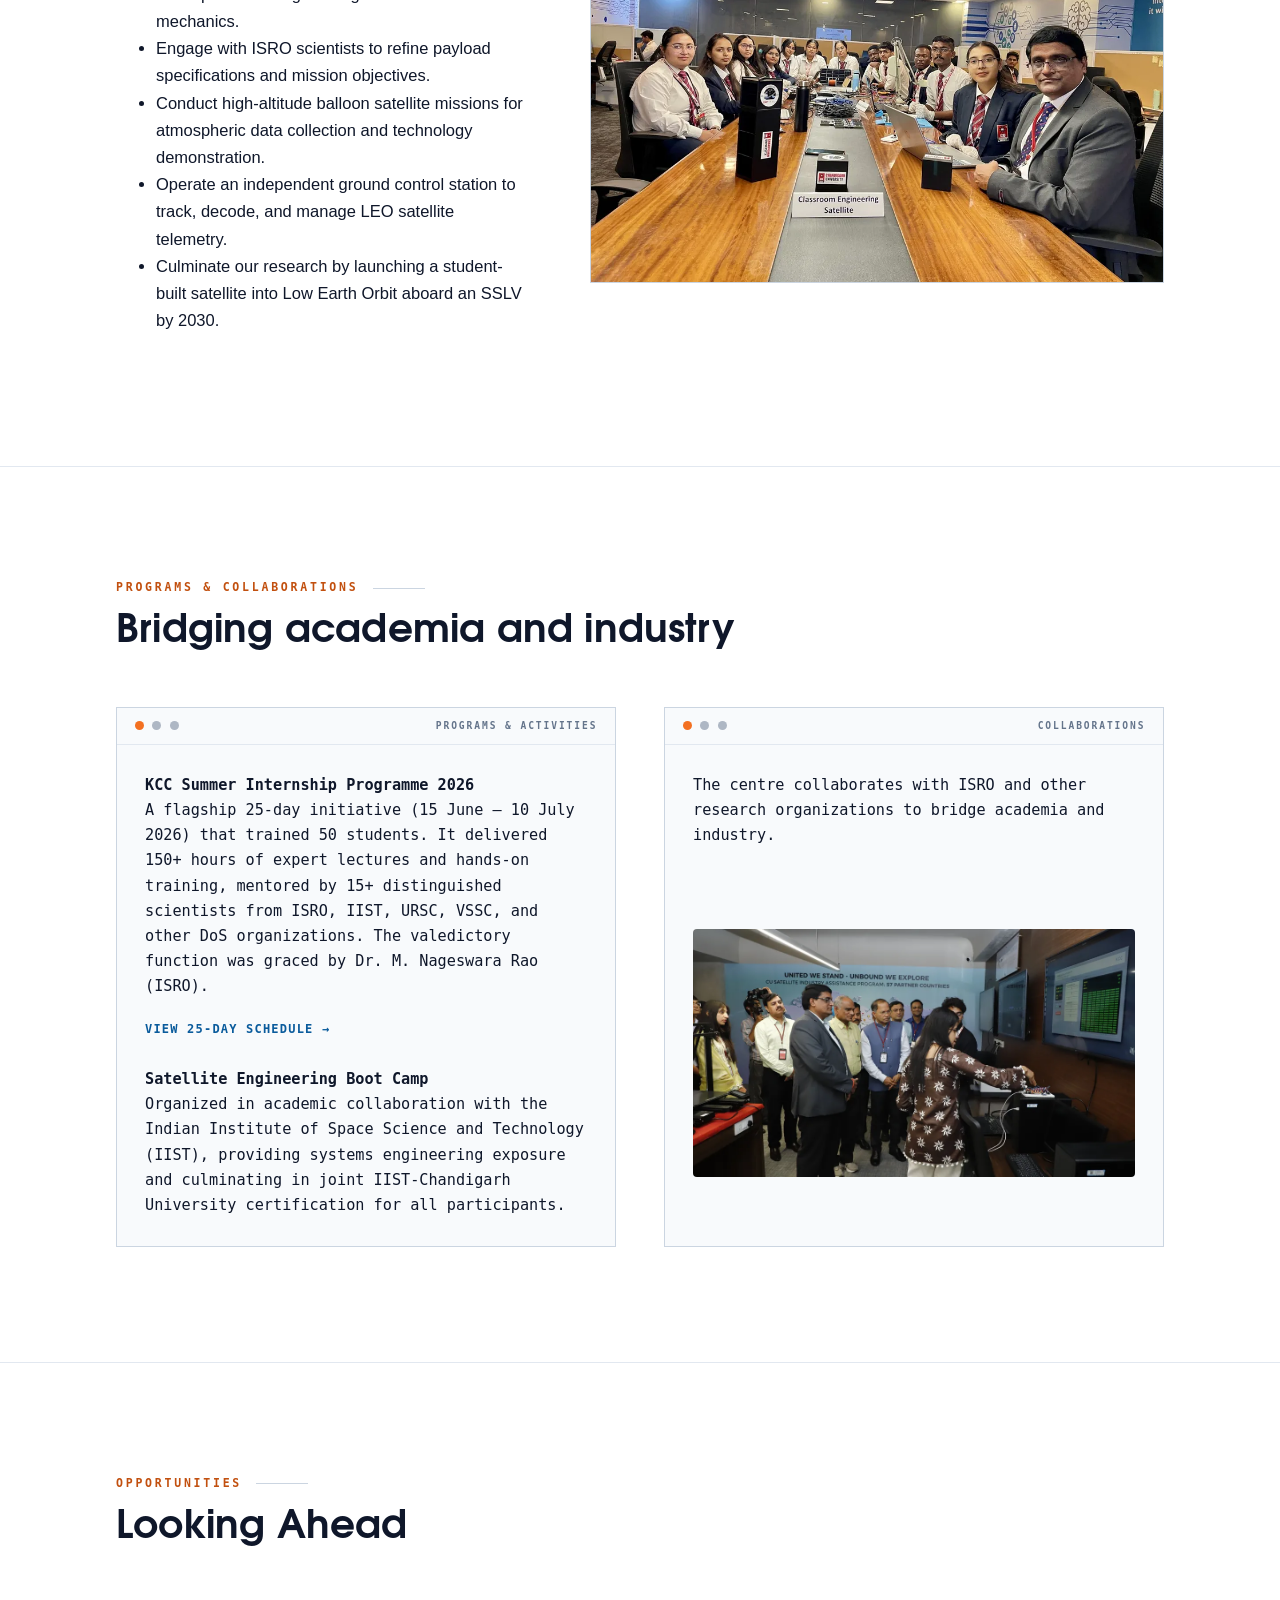
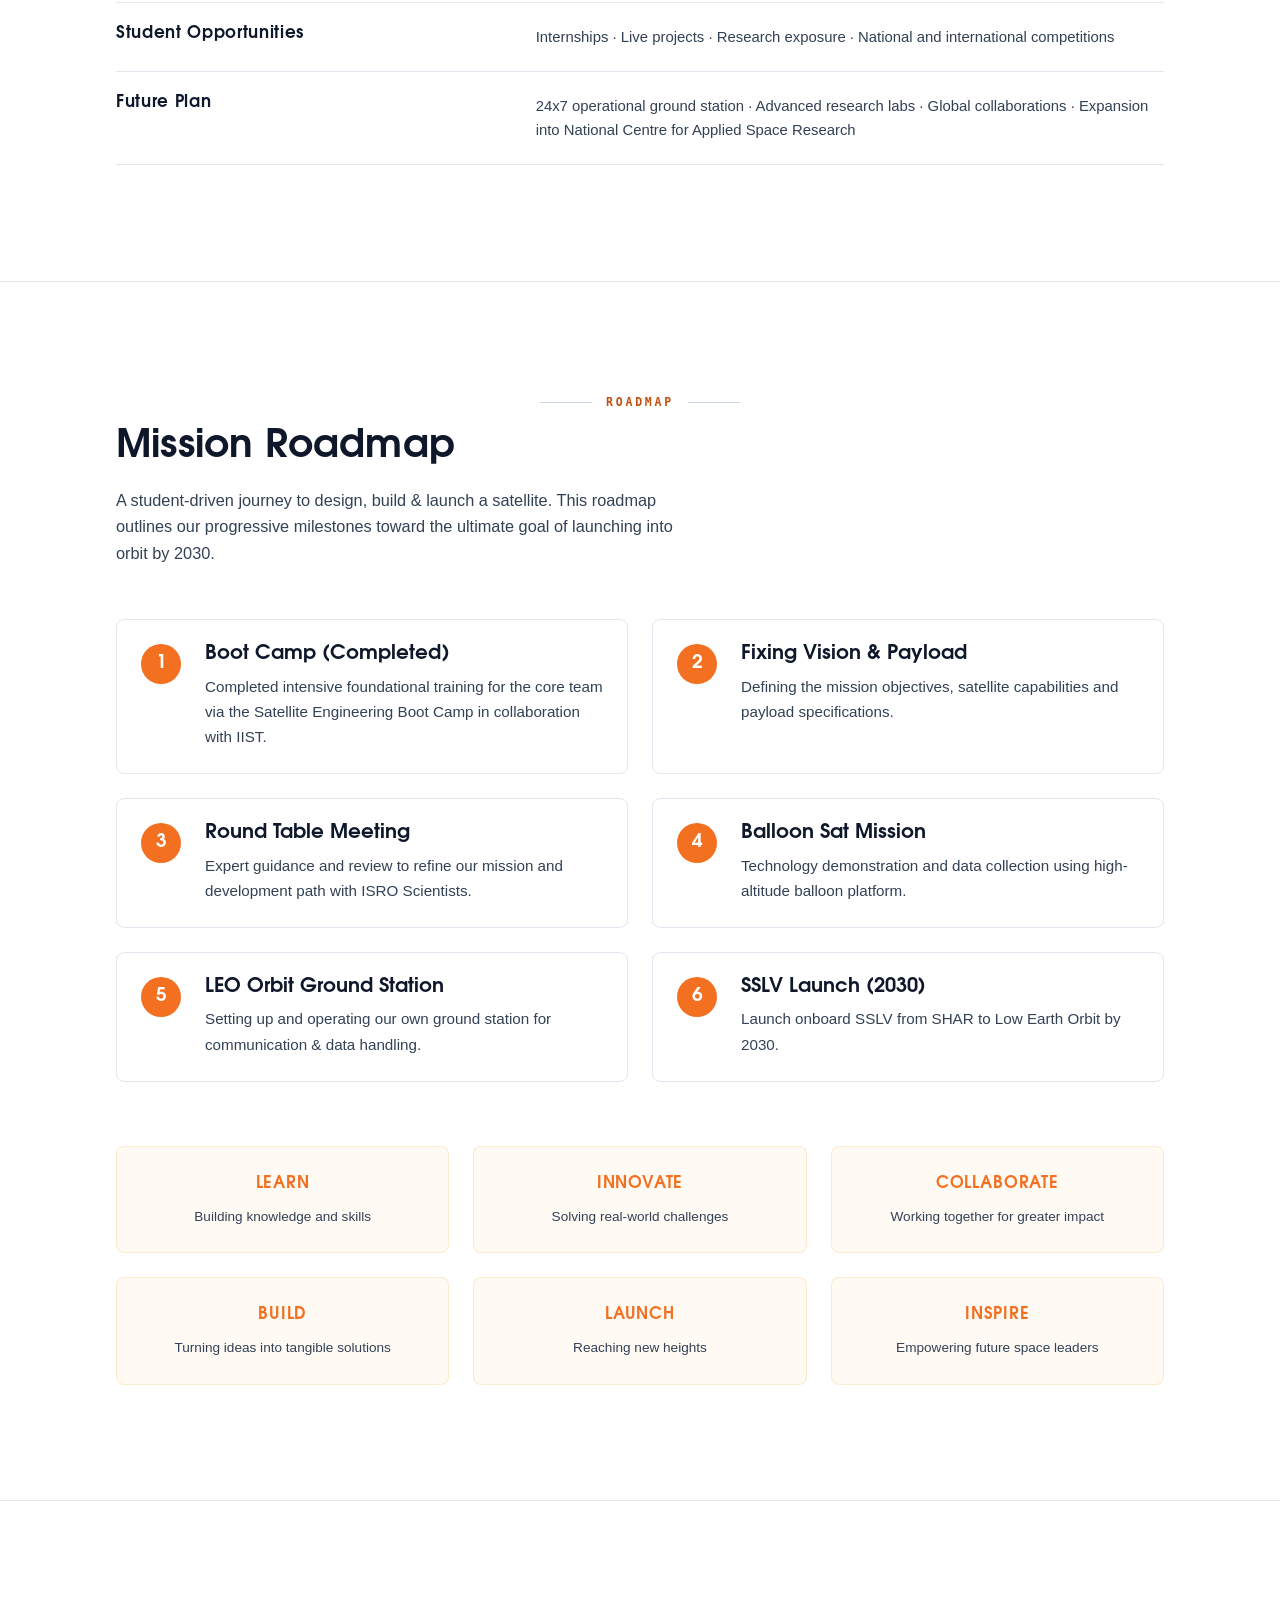
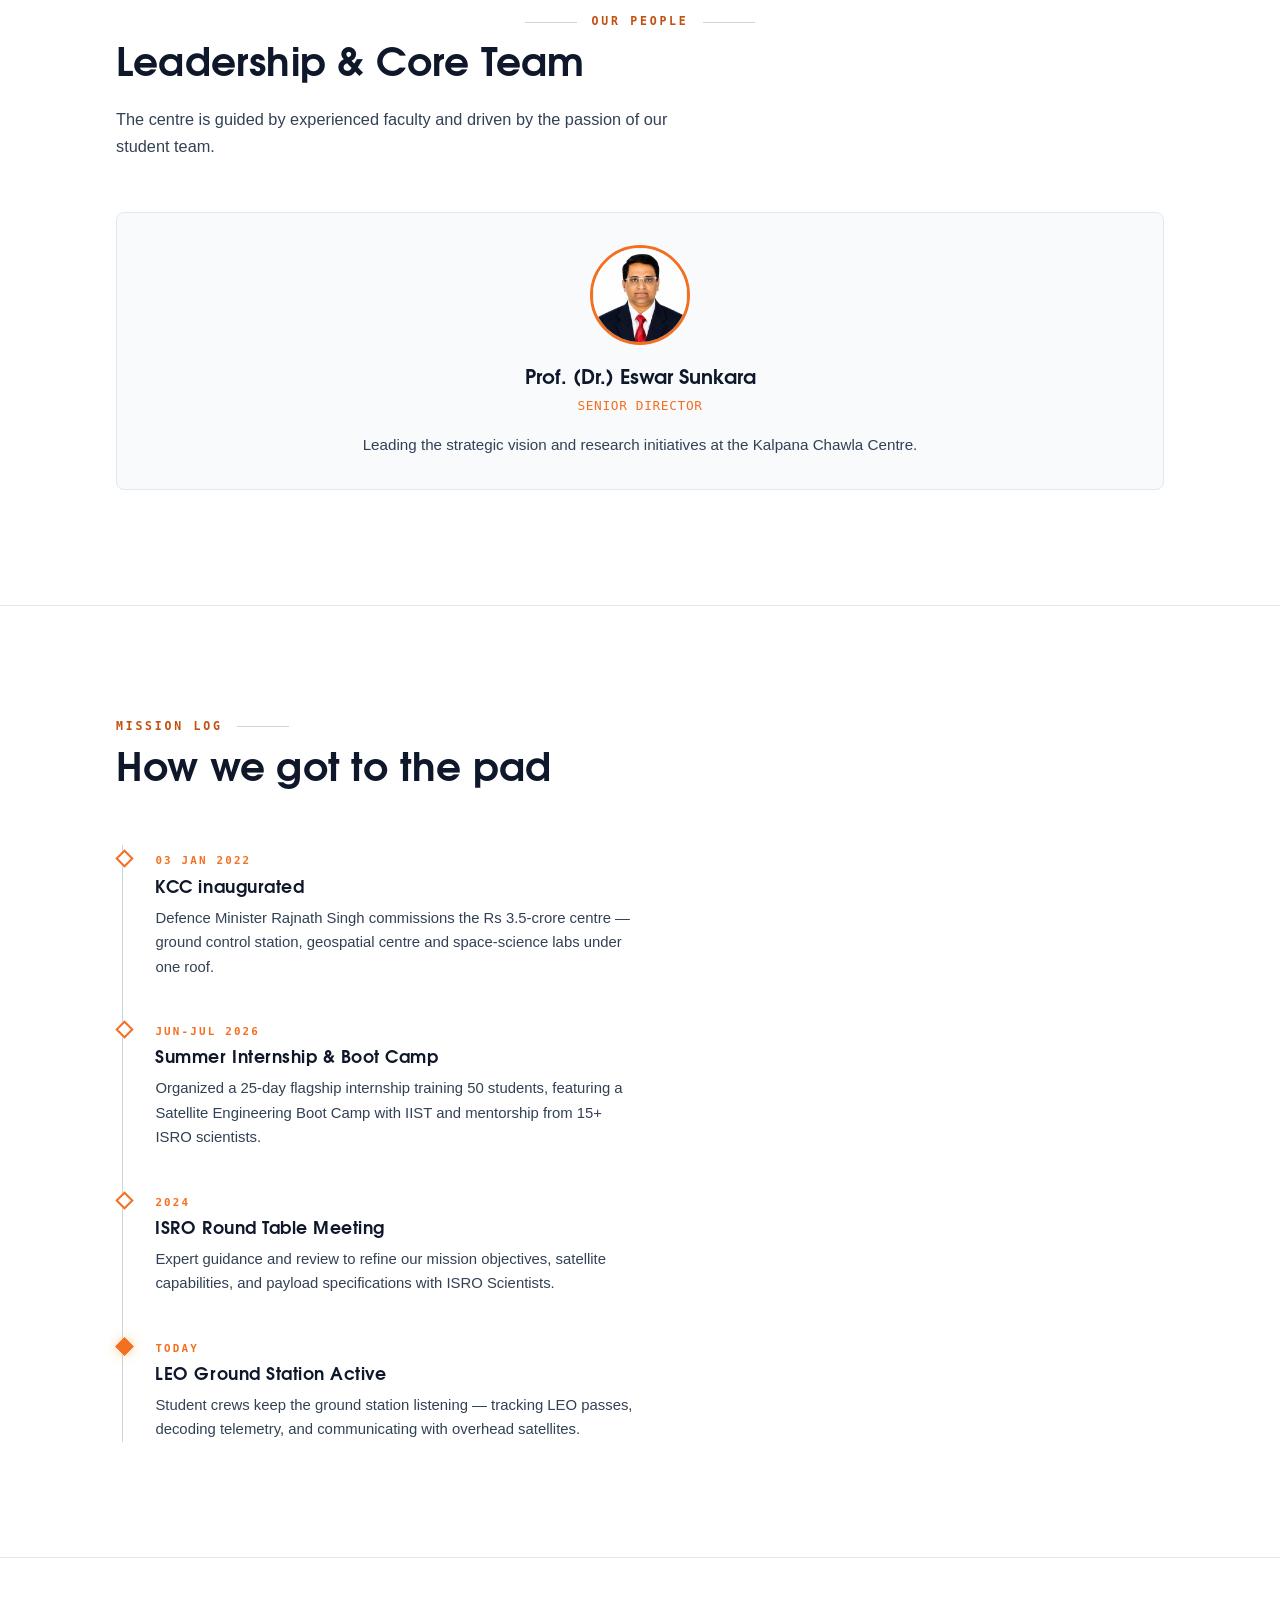
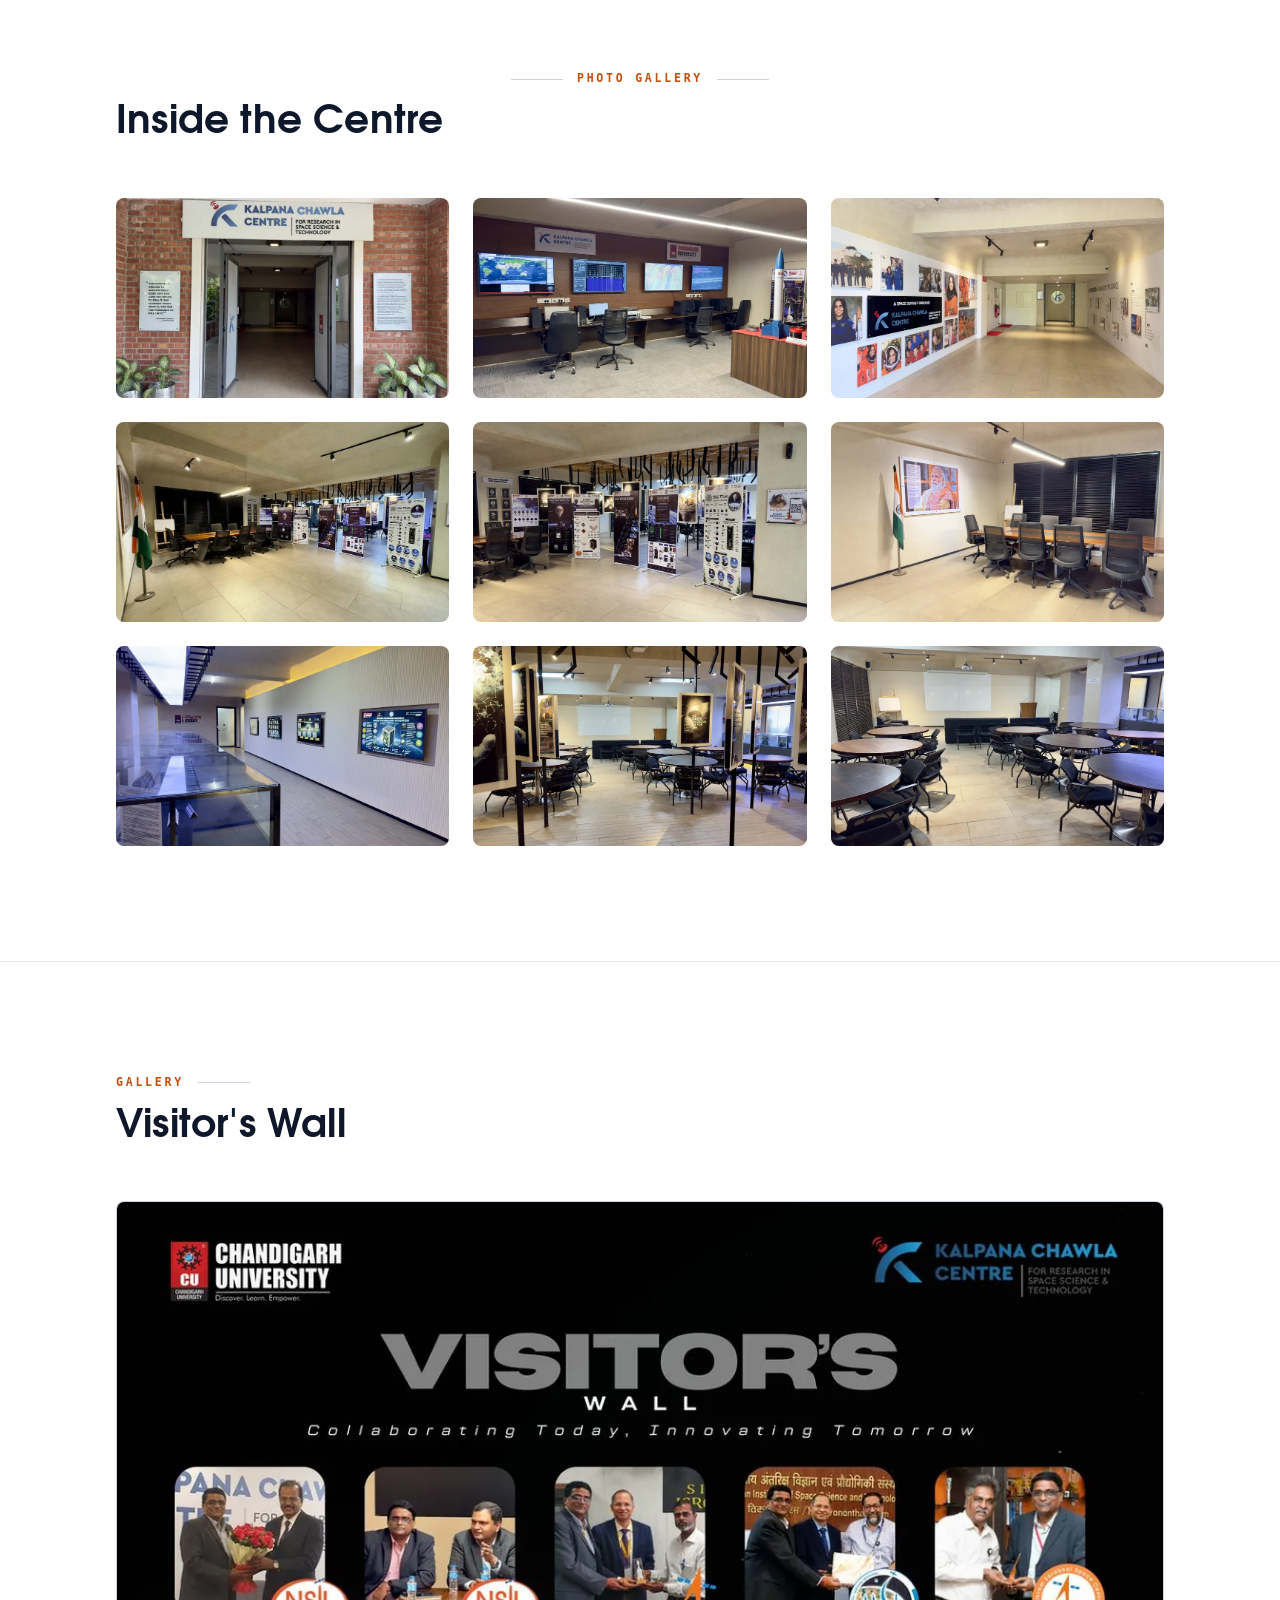
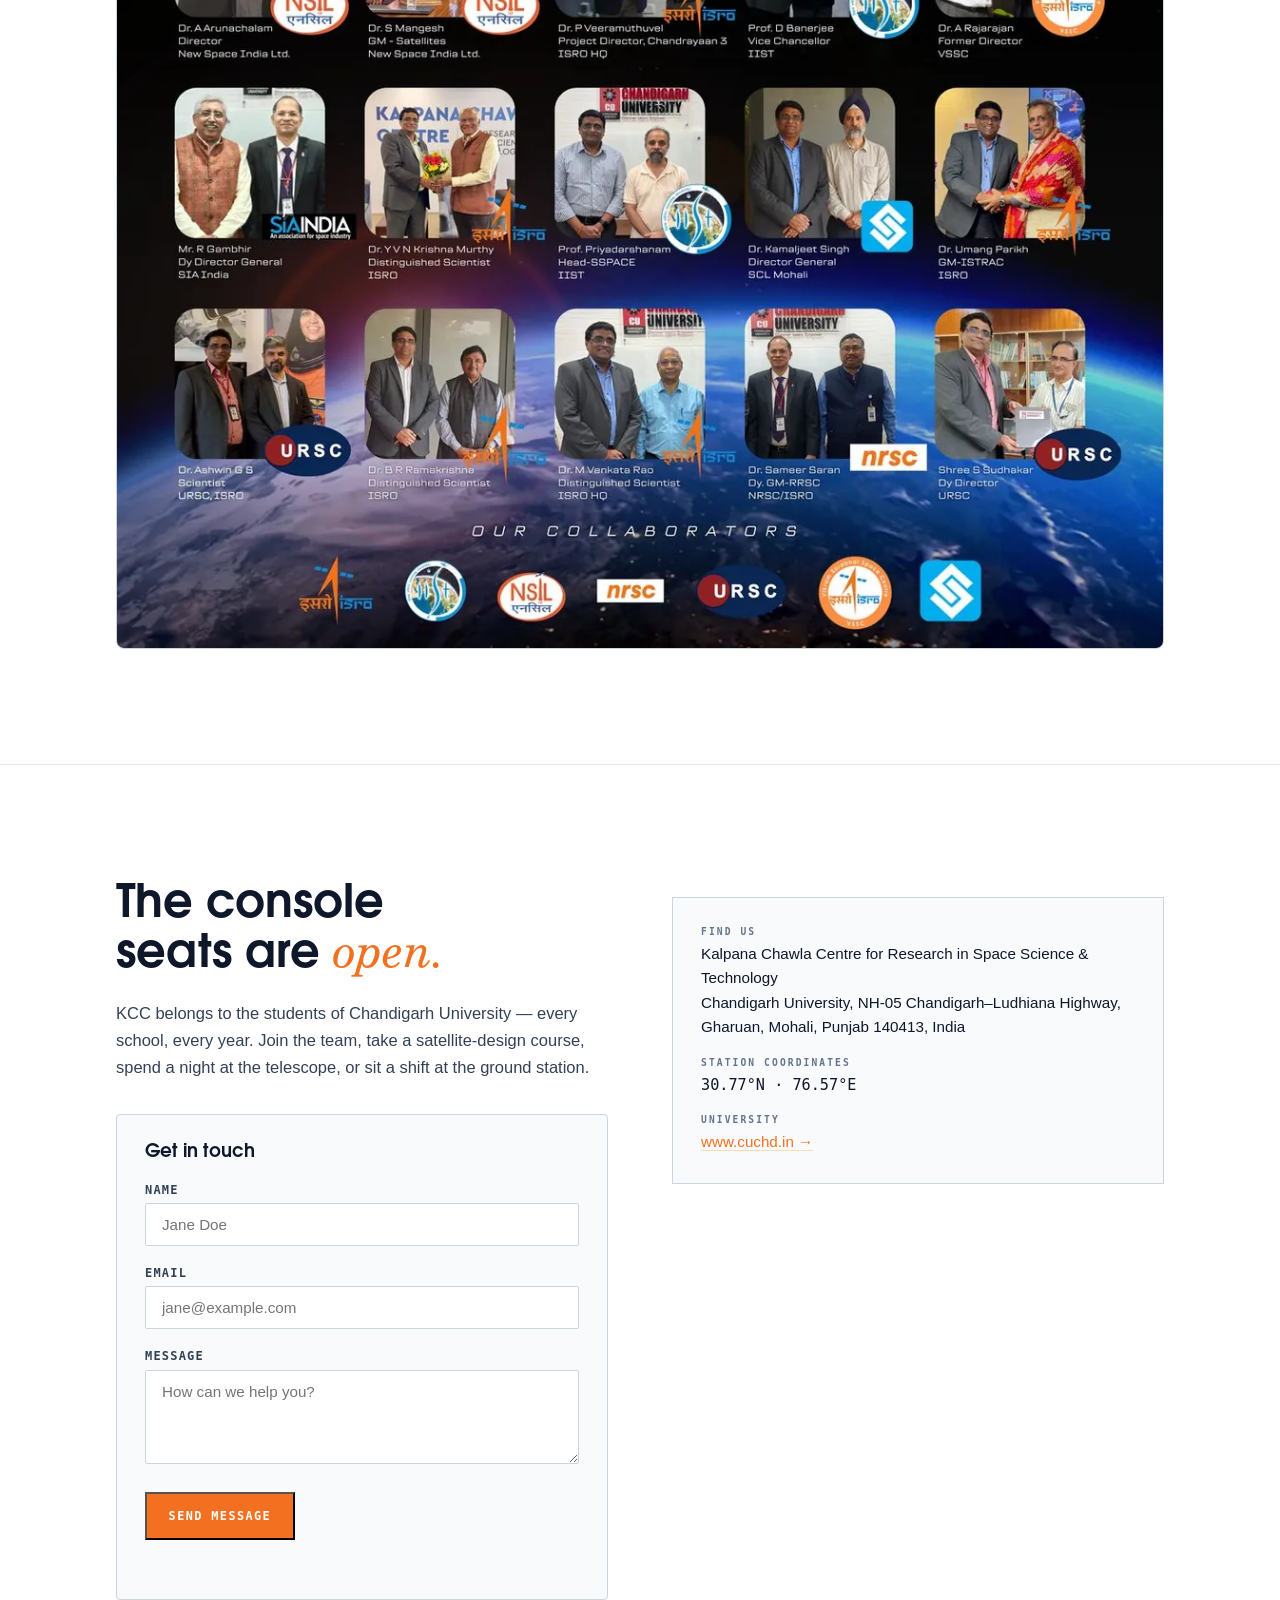
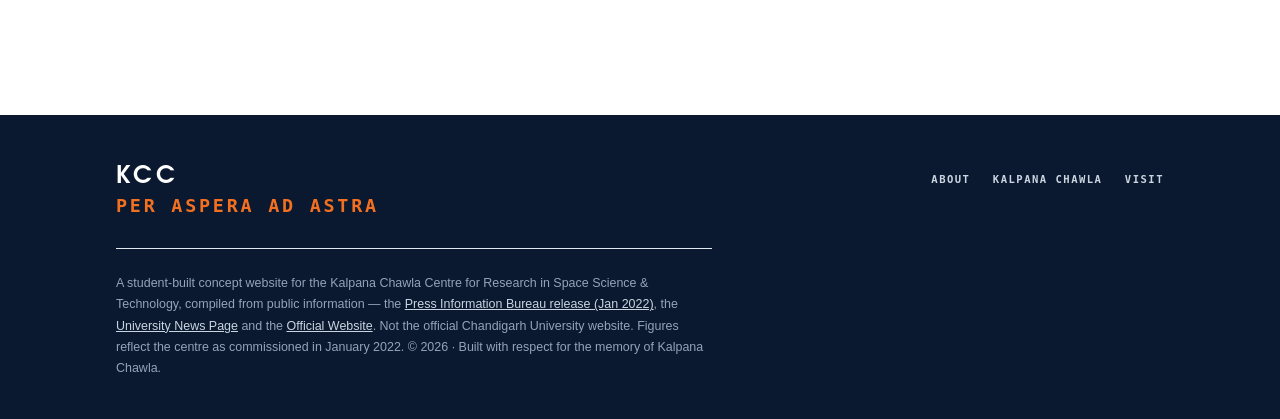
==== commit 1451730d: "Fix Vision & Mission and report-page grids stuck at 2 columns on mobile Both used inline style="grid" ====
--- a/index.html
+++ b/index.html
@@ -239,7 +239,7 @@
       <p class="eyebrow">Vision &amp; Mission</p>
       <h2>Defining our purpose</h2>
     </div>
-    <div class="about-grid" style="grid-template-columns: 1fr 1.4fr; align-items: center;">
+    <div class="about-grid vm-grid" style="align-items: center;">
       <div class="prose rv">
         <p><strong>VISION:</strong> To establish KCC as a globally recognized Centre of Excellence in space science and technology, contributing to cutting-edge research, innovation, and capacity building.</p>
         <p><strong>MISSION:</strong></p>
--- a/assets/css/style.css
+++ b/assets/css/style.css
@@ -211,6 +211,7 @@
 
 /* ============ ABOUT ============ */
 .about-grid{display:grid;grid-template-columns:1.15fr .85fr;gap:clamp(2rem,5vw,4.5rem);align-items:start}
+@media (min-width:1001px){ .vm-grid{grid-template-columns:1fr 1.4fr} }
 .about-grid .prose p+p{margin-top:1.1rem}
 .about-grid .prose p{color:var(--muted)}
 .about-grid .prose strong{color:var(--ink);font-weight:600}
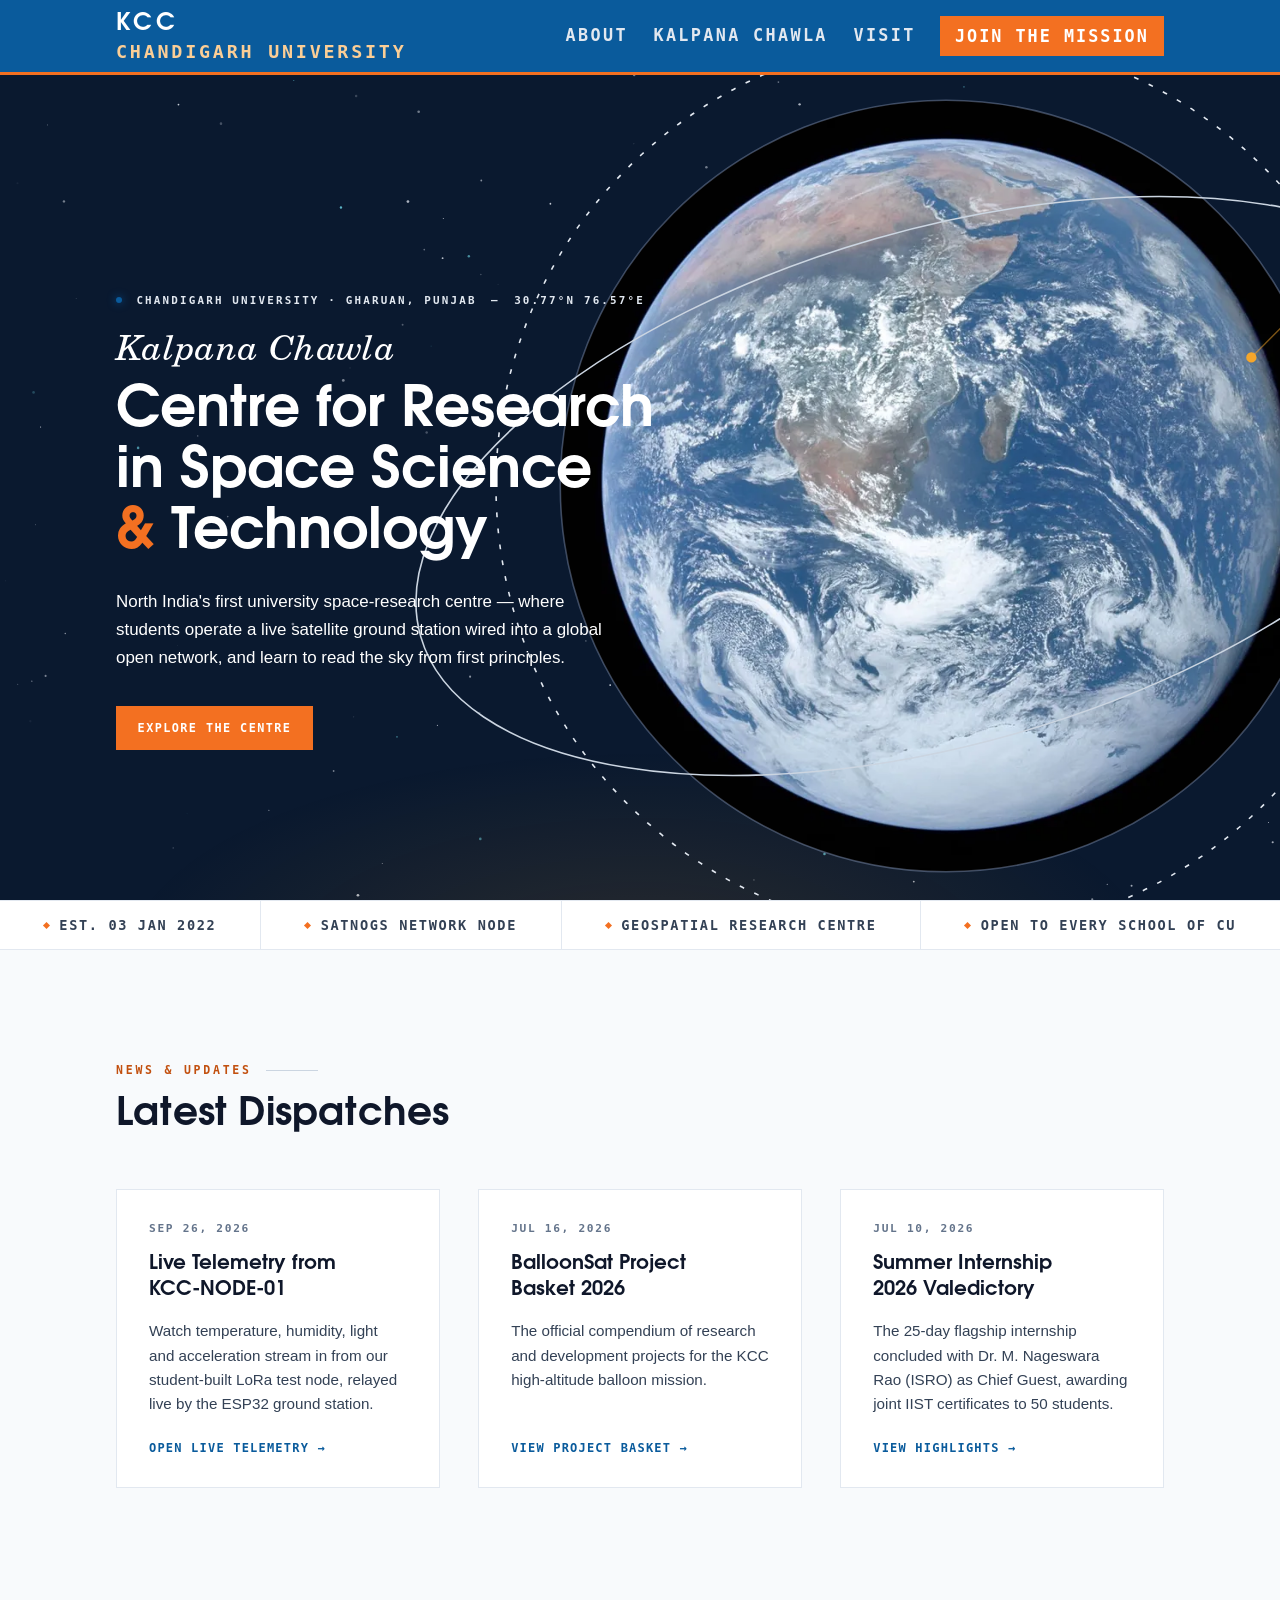
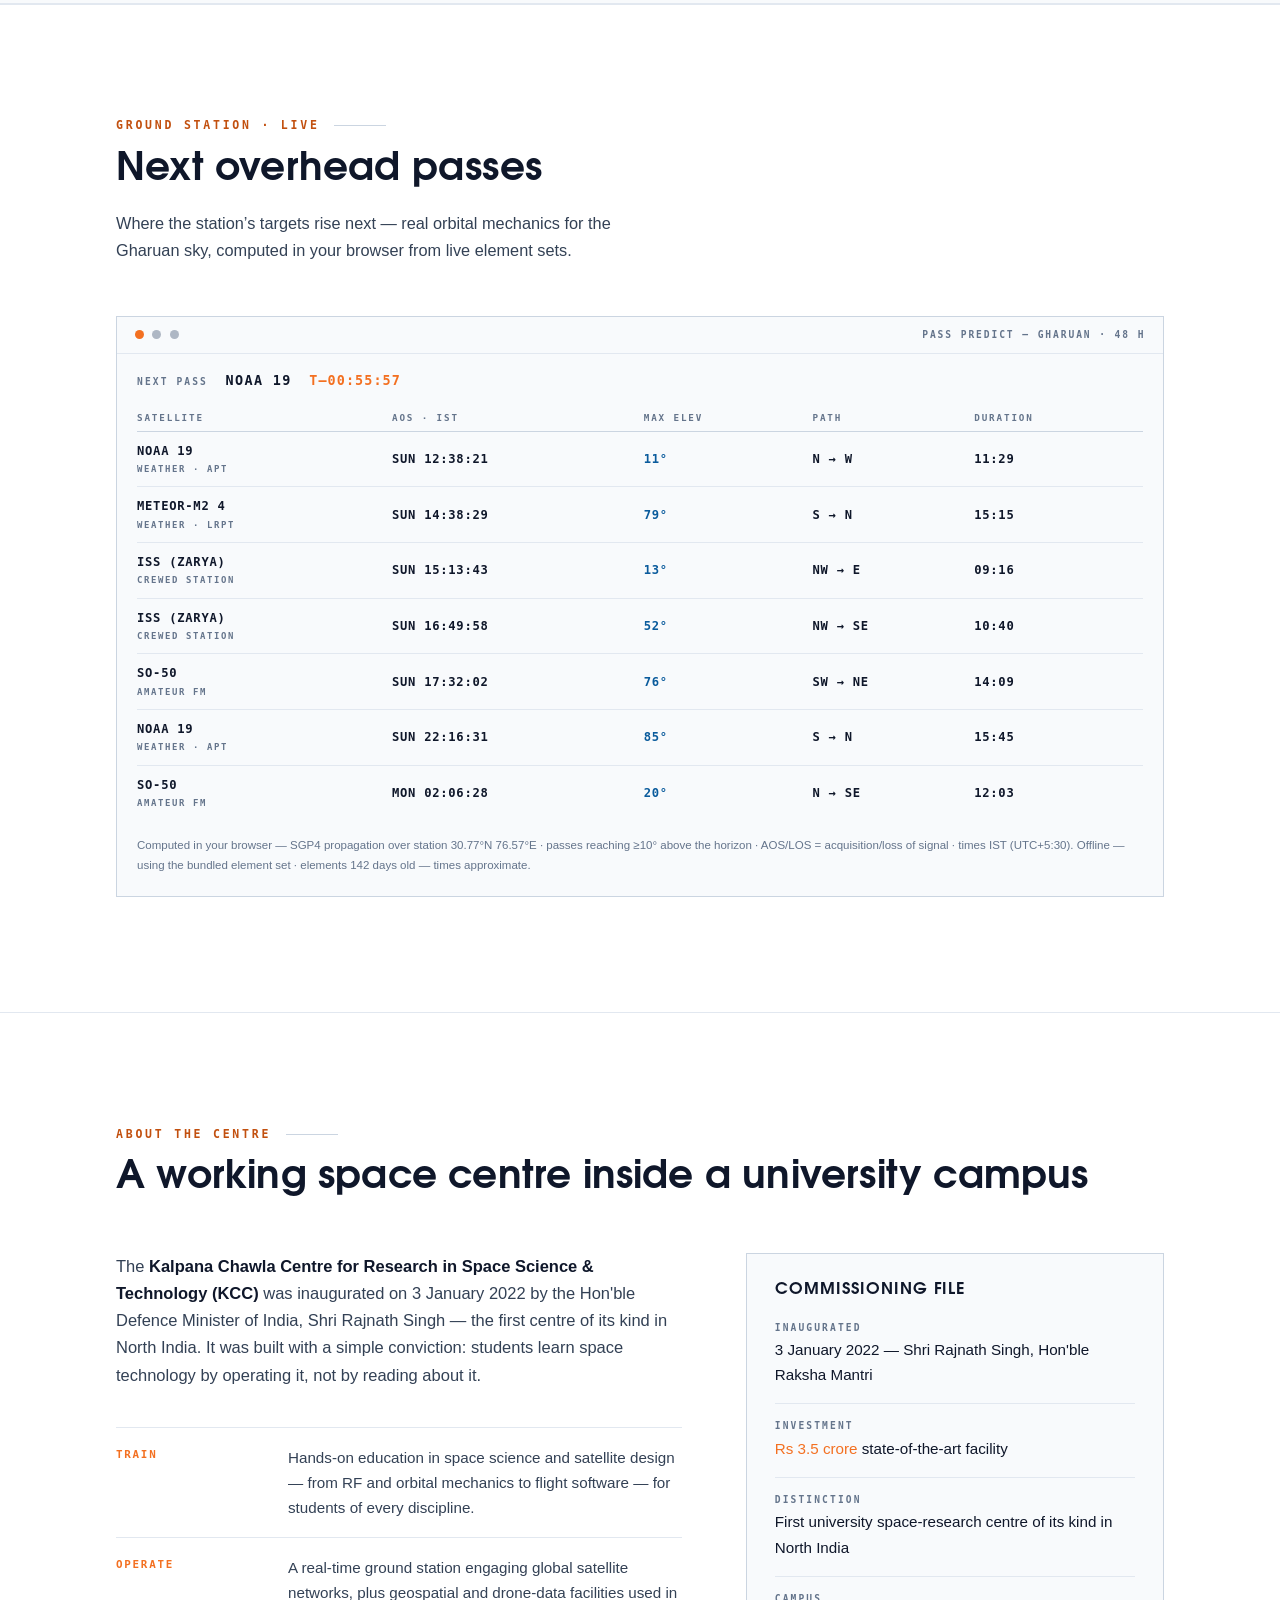
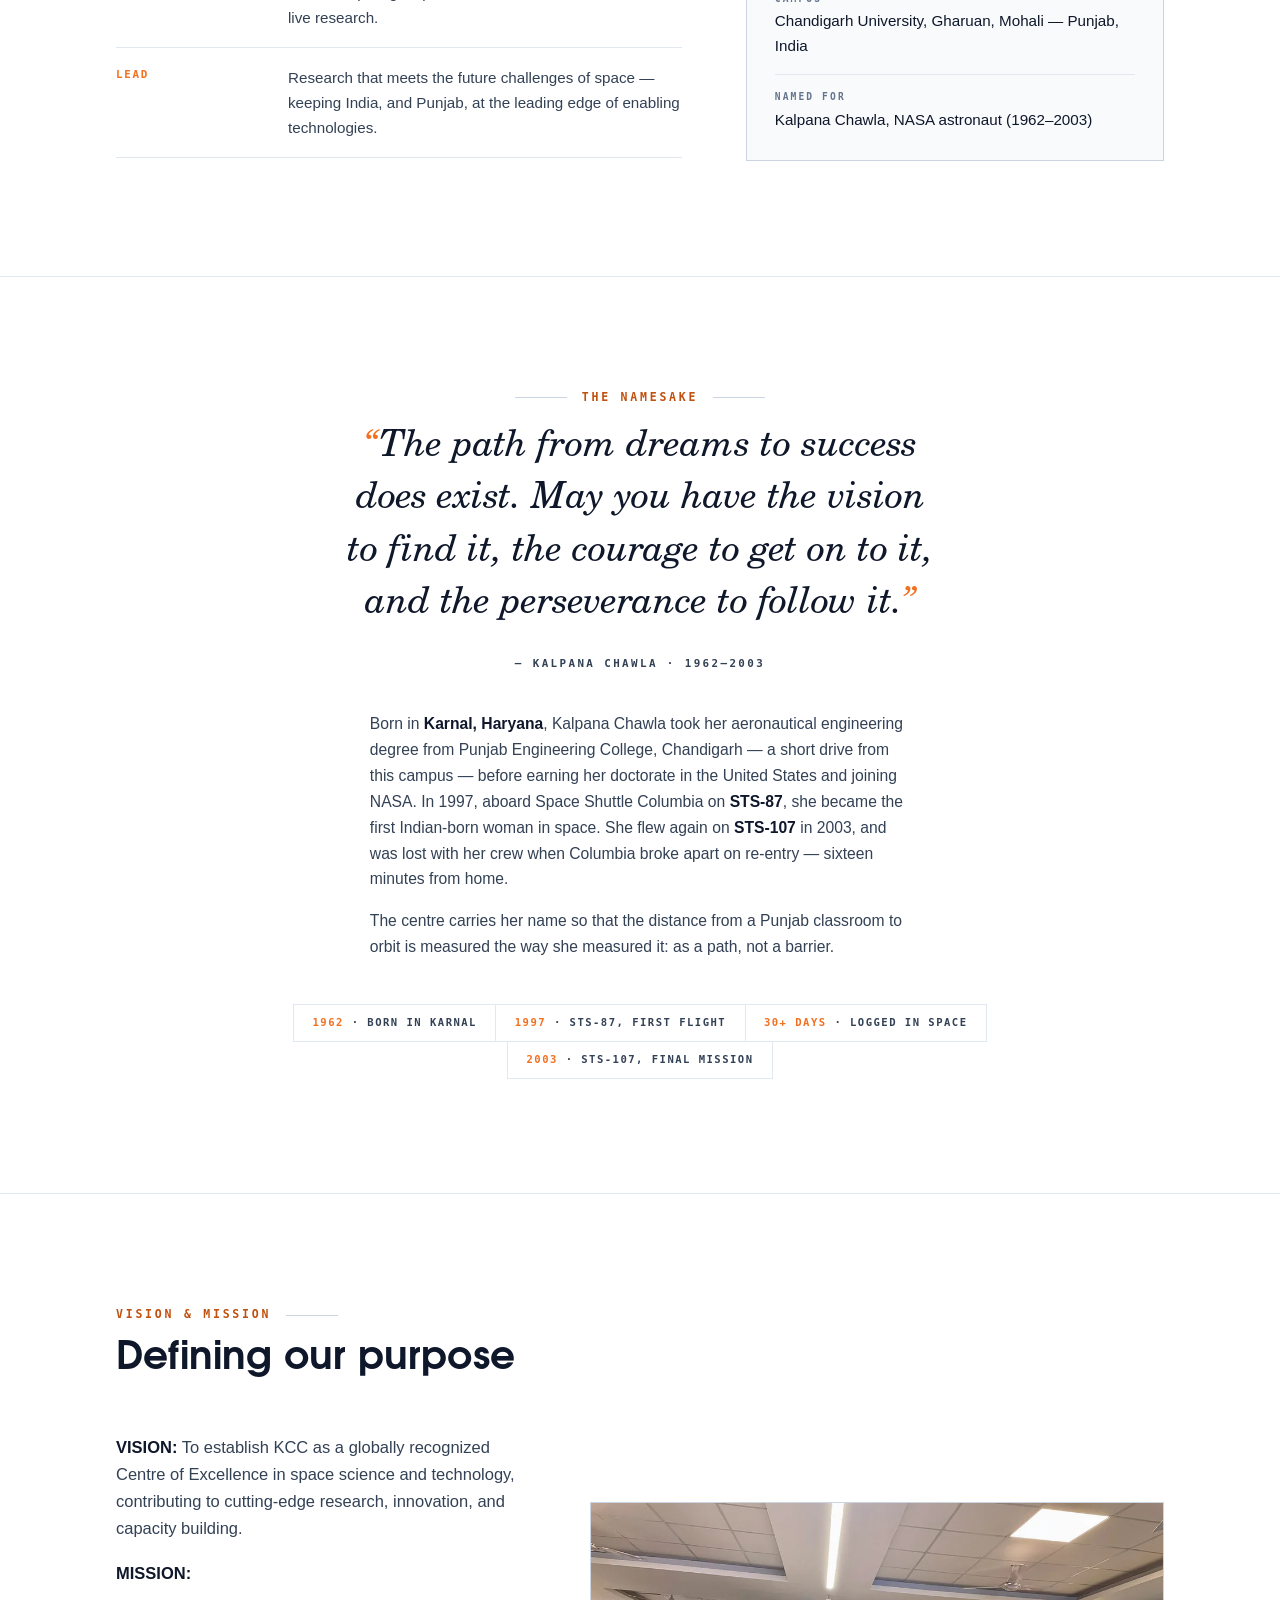
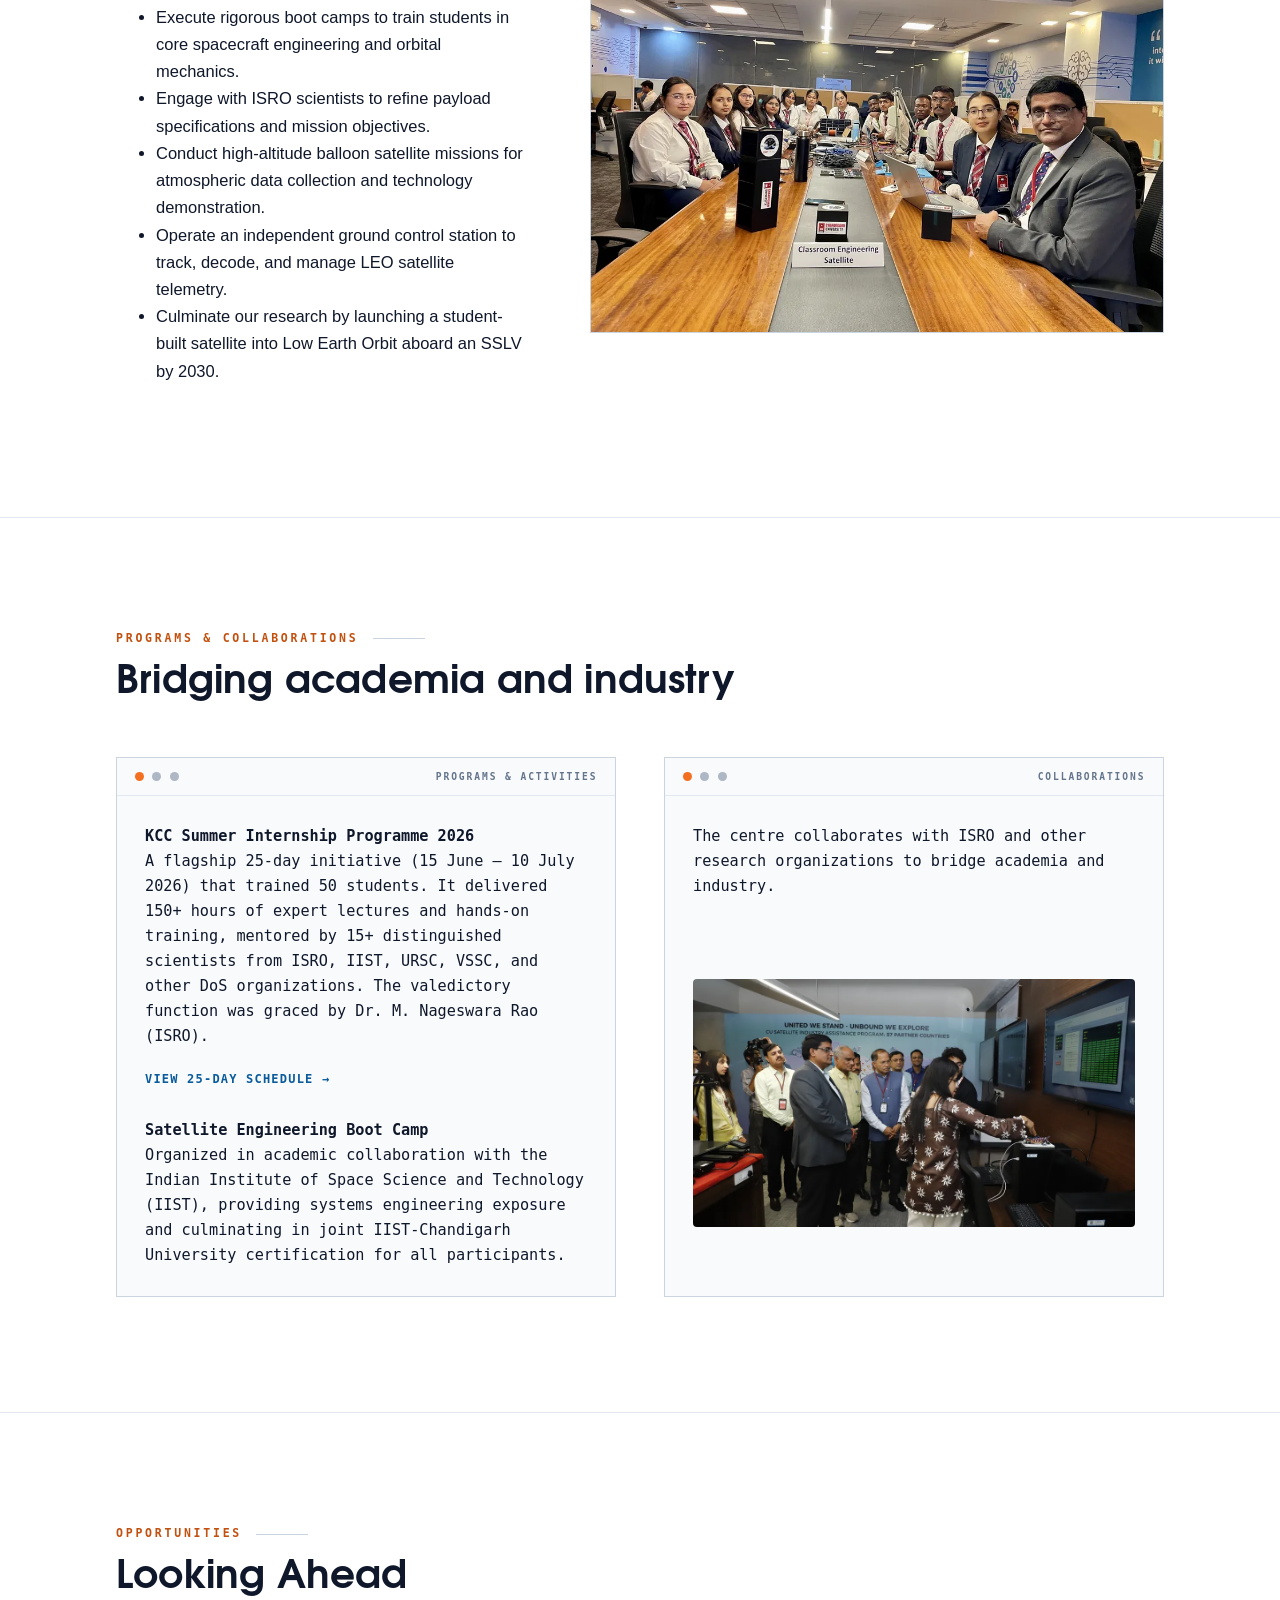
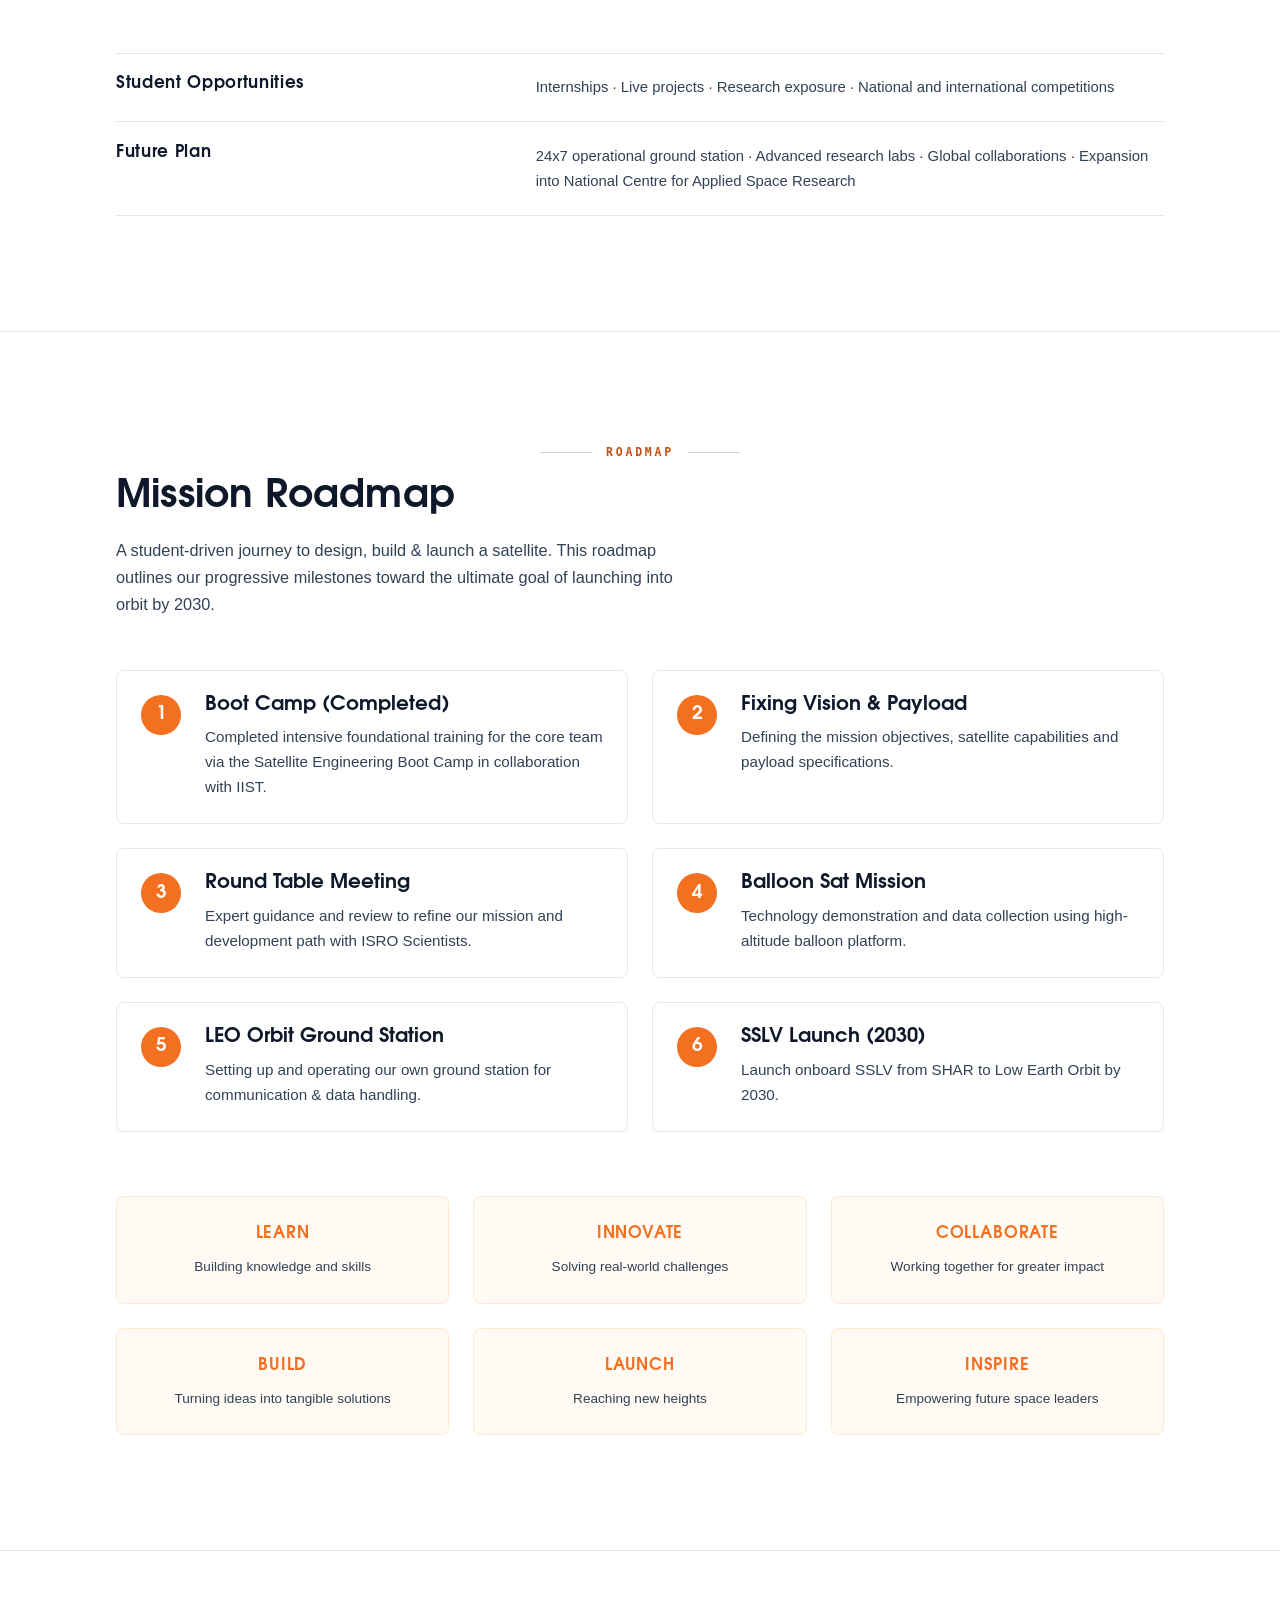
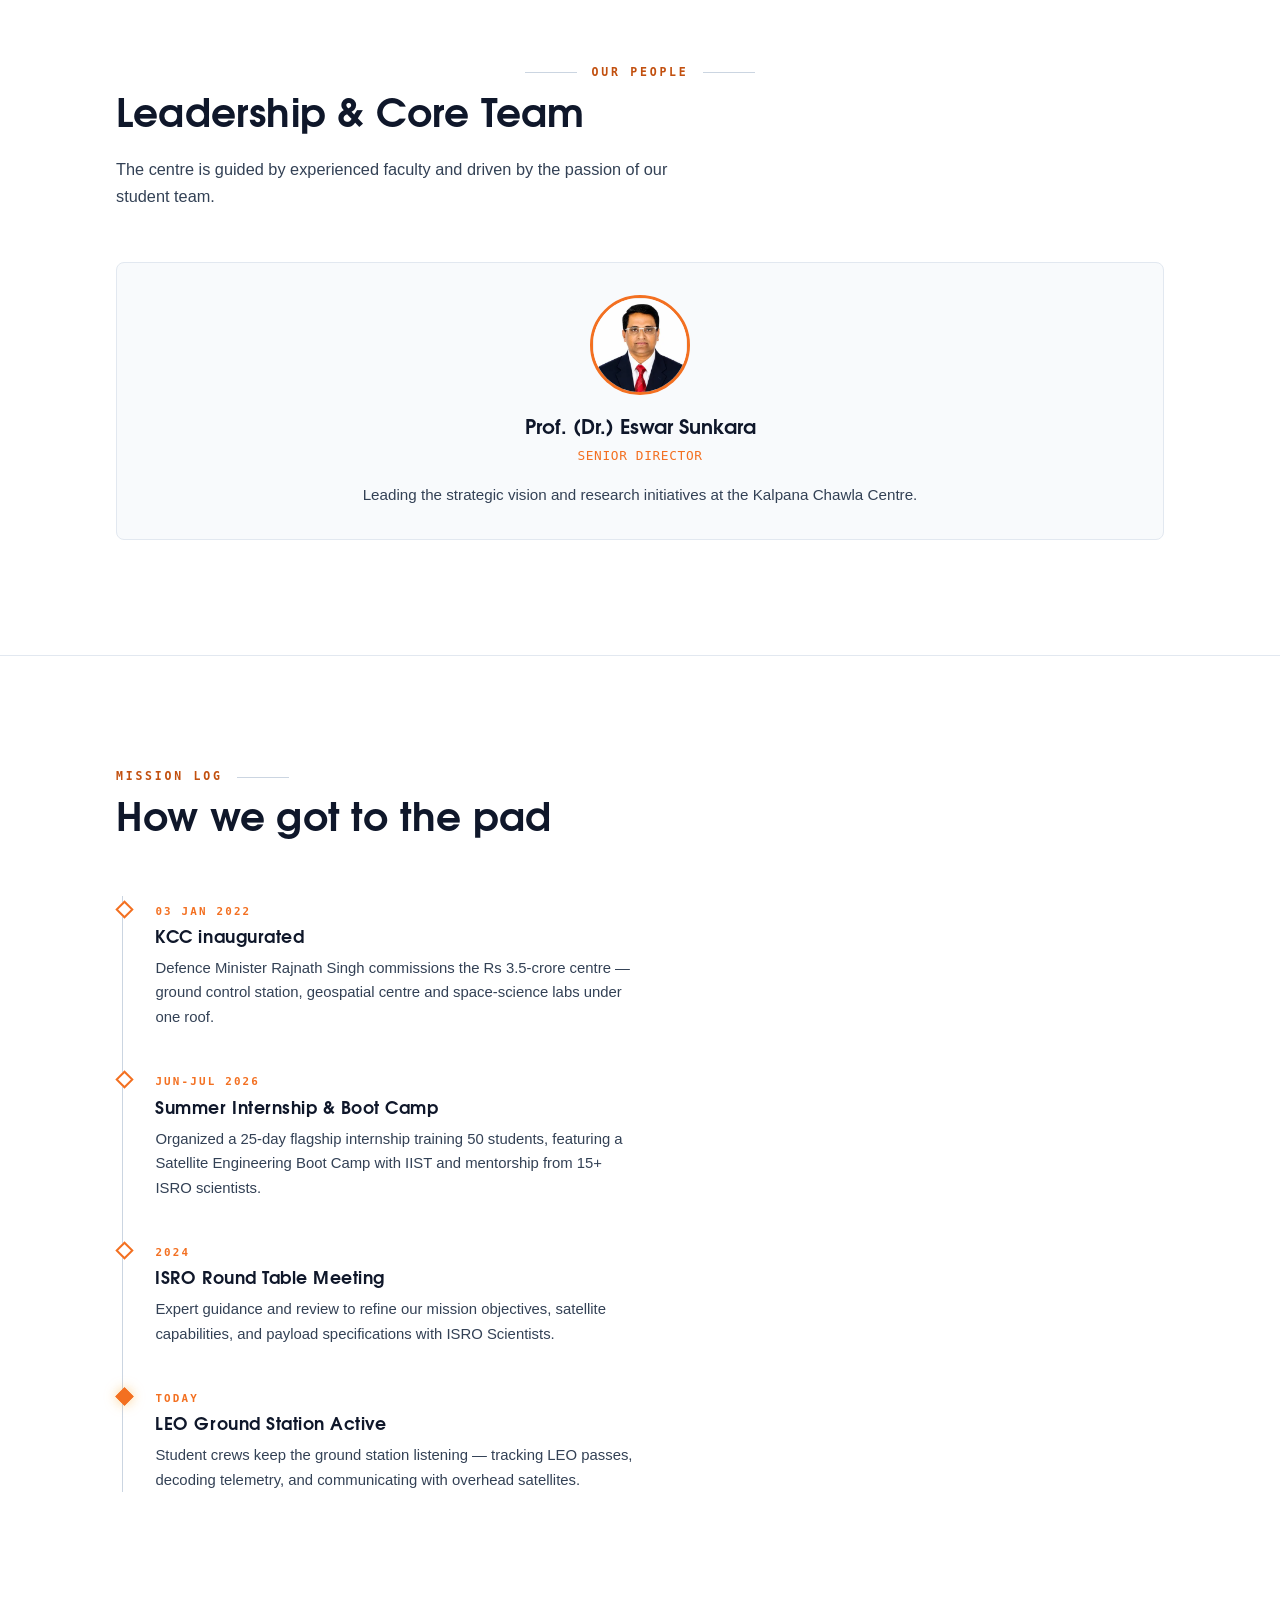
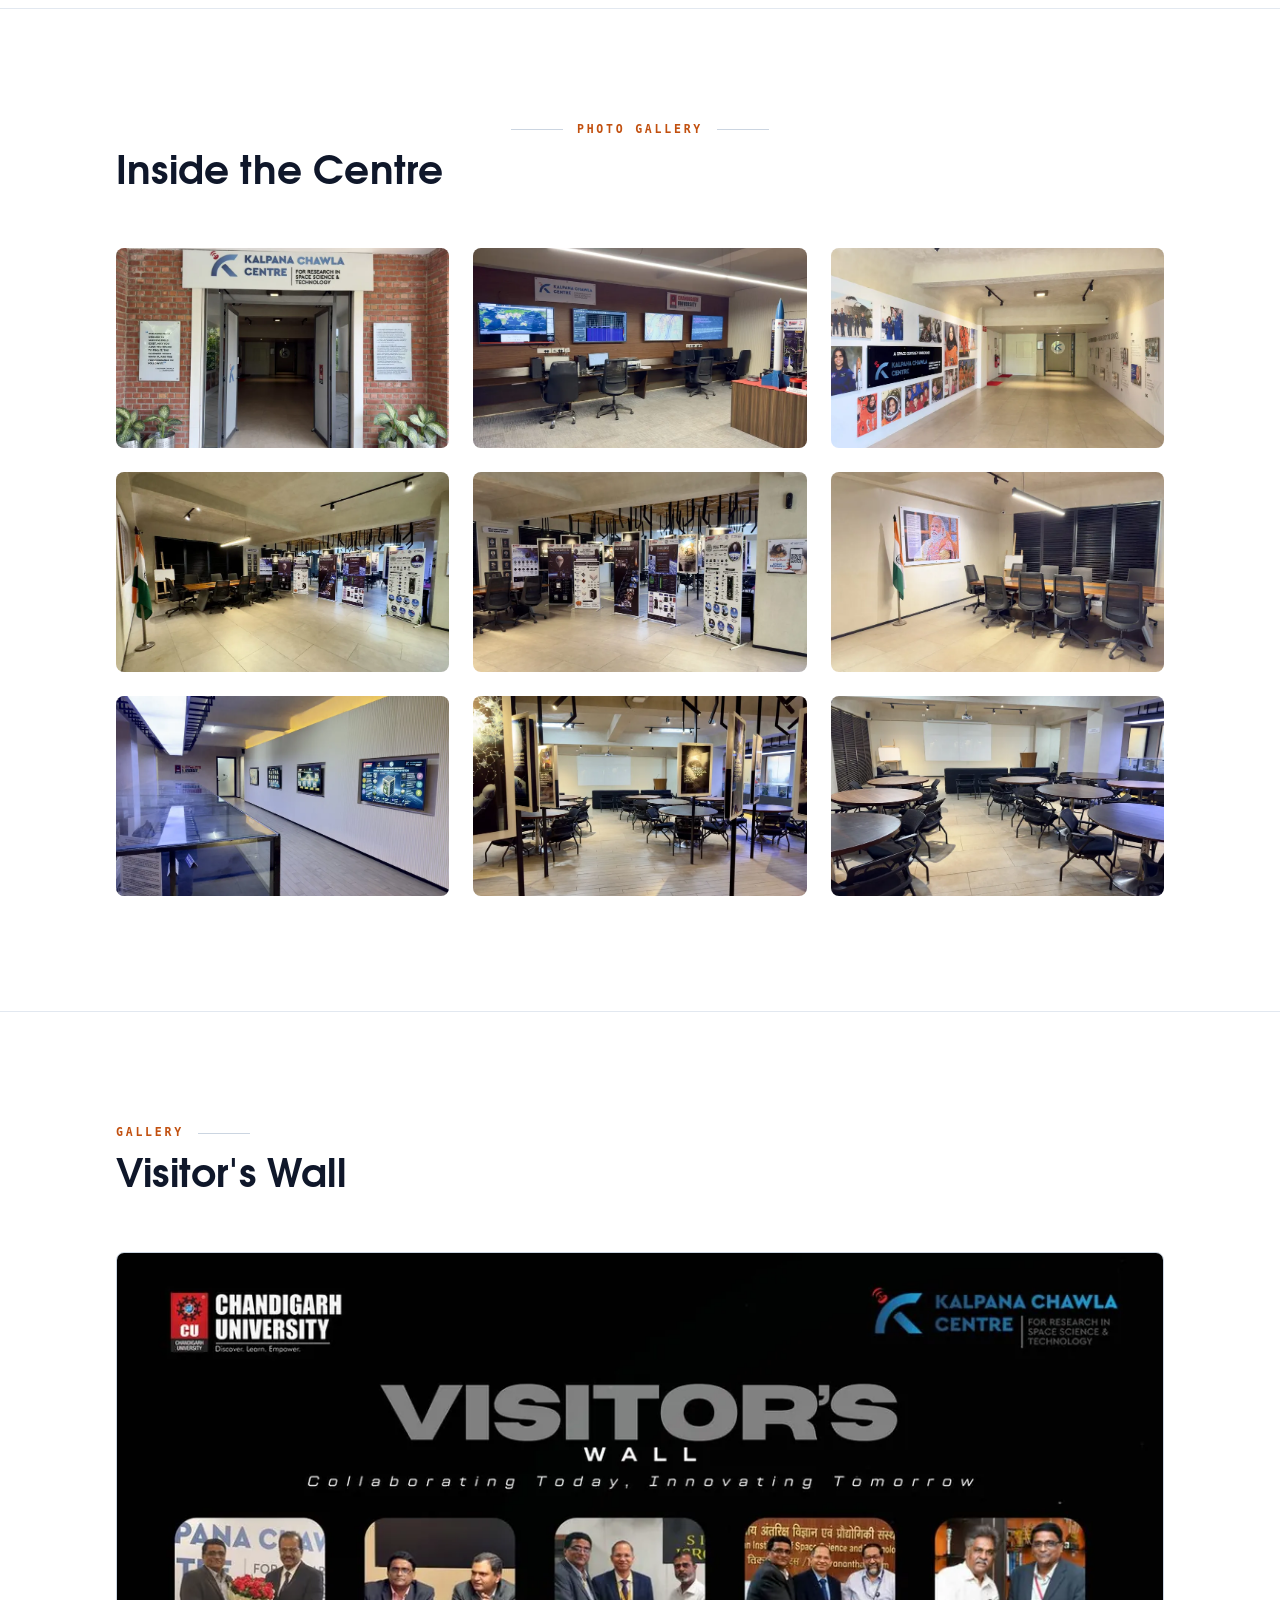
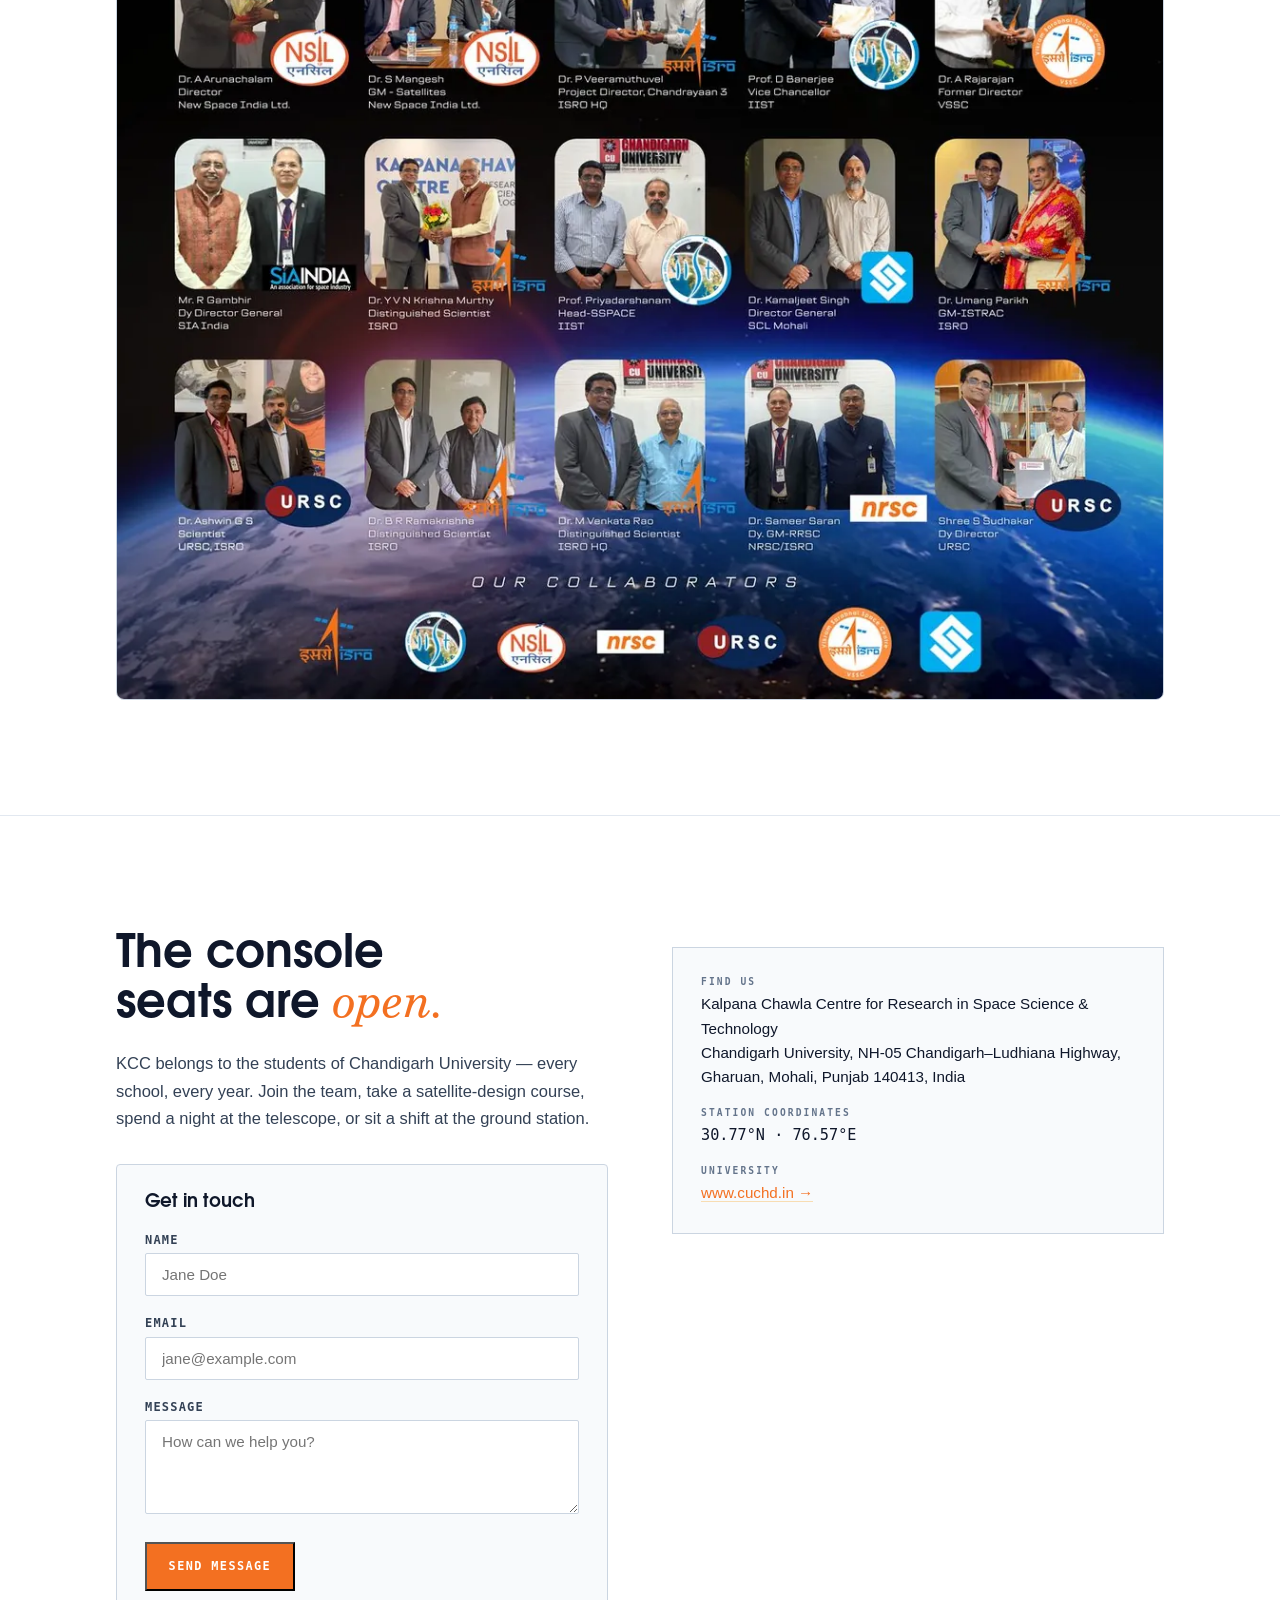
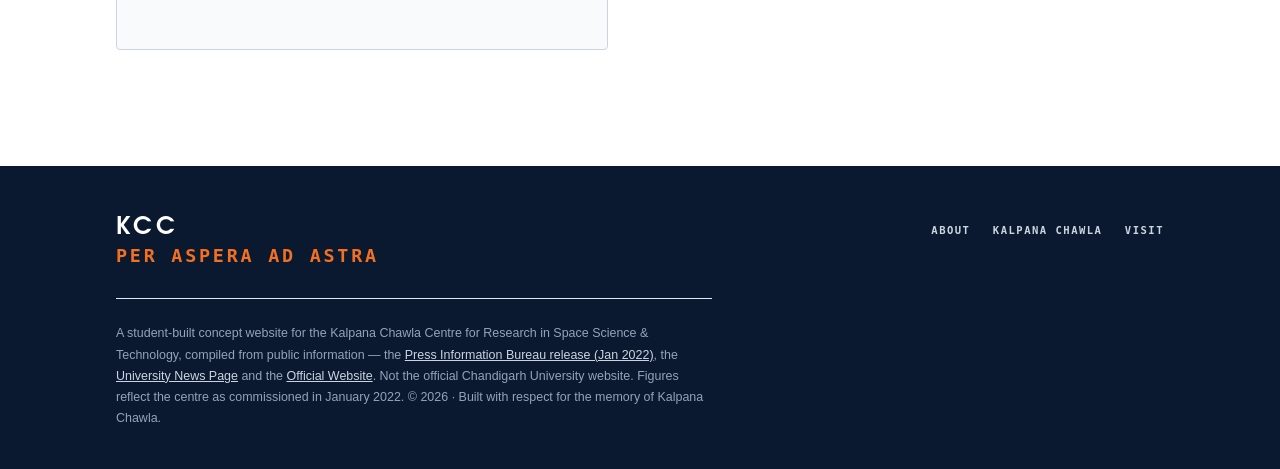
==== commit 46570a09: "Add live LoRa telemetry page telemetry.html subscribes over secure WebSocket to the public HiveMQ br" ====
--- a/index.html
+++ b/index.html
@@ -111,13 +111,20 @@
     </div>
     <div class="news-grid">
       <article class="news-card rv">
+        <div class="news-date">Sep 26, 2026</div>
+        <h3>Live Telemetry from KCC-NODE-01</h3>
+        <p>Watch temperature, humidity, light and acceleration stream in from our student-built LoRa test node, relayed live by the ESP32 ground station.</p>
+        <a href="telemetry.html" class="news-link">Open live telemetry &rarr;</a>
+      </article>
+
+      <article class="news-card rv" style="--d:.1s">
         <div class="news-date">Jul 16, 2026</div>
         <h3>BalloonSat Project Basket 2026</h3>
         <p>The official compendium of research and development projects for the KCC high-altitude balloon mission.</p>
         <a href="respond-basket.html" class="news-link">View Project Basket &rarr;</a>
       </article>
 
-      <article class="news-card rv" style="--d:.1s">
+      <article class="news-card rv" style="--d:.2s">
         <div class="news-date">Jul 10, 2026</div>
         <h3>Summer Internship 2026 Valedictory</h3>
         <p>The 25-day flagship internship concluded with Dr. M. Nageswara Rao (ISRO) as Chief Guest, awarding joint IIST certificates to 50 students.</p>
--- a/assets/css/style.css
+++ b/assets/css/style.css
@@ -371,7 +371,8 @@
     display:flex;position:fixed;inset:72px 0 auto;flex-direction:column;gap:0;
     background:var(--void);border-bottom:1px solid var(--line-strong);padding:.5rem 0 1rem;z-index:49;
   }
-  body.nav-open .nav-links a{display:block;padding:.85rem var(--pad);font-size:.78rem}
+  body.nav-open .nav-links a{display:block;padding:.85rem var(--pad);font-size:.78rem;color:var(--ink)}
+  body.nav-open .nav-links a:hover{color:var(--saffron)}
   .orbit-box svg{width:min(88vw,430px)}
   .about-grid,.cusat-grid,.gs-grid{grid-template-columns:1fr}
   .factcard{position:static}
@@ -388,7 +389,7 @@
 @media (max-width:760px){
   .orbit-box{
     top:auto;bottom:-6vh;right:-42vw;transform:none;
-    width:100vw;opacity:.22;
+    width:100vw;opacity:.6;
   }
   .orbit-box svg{width:100%}
   .orbit-box text{display:none}
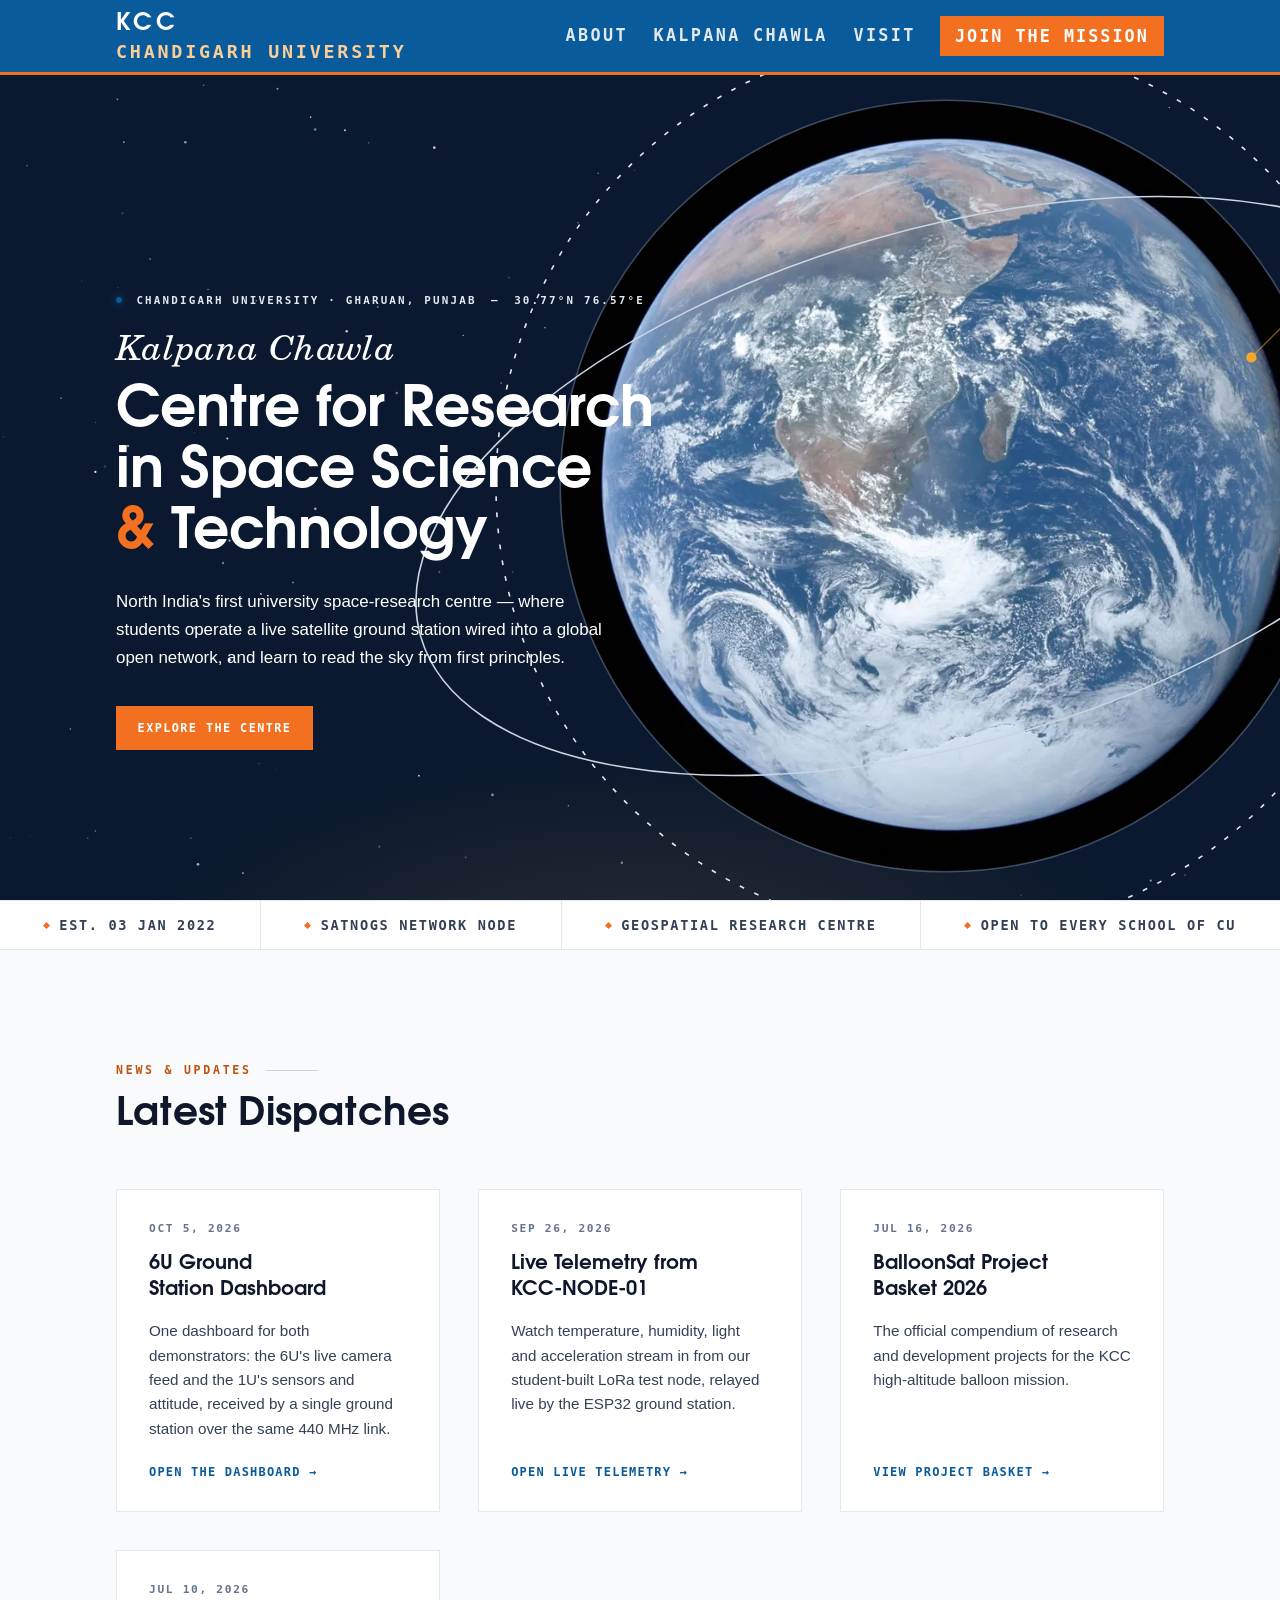
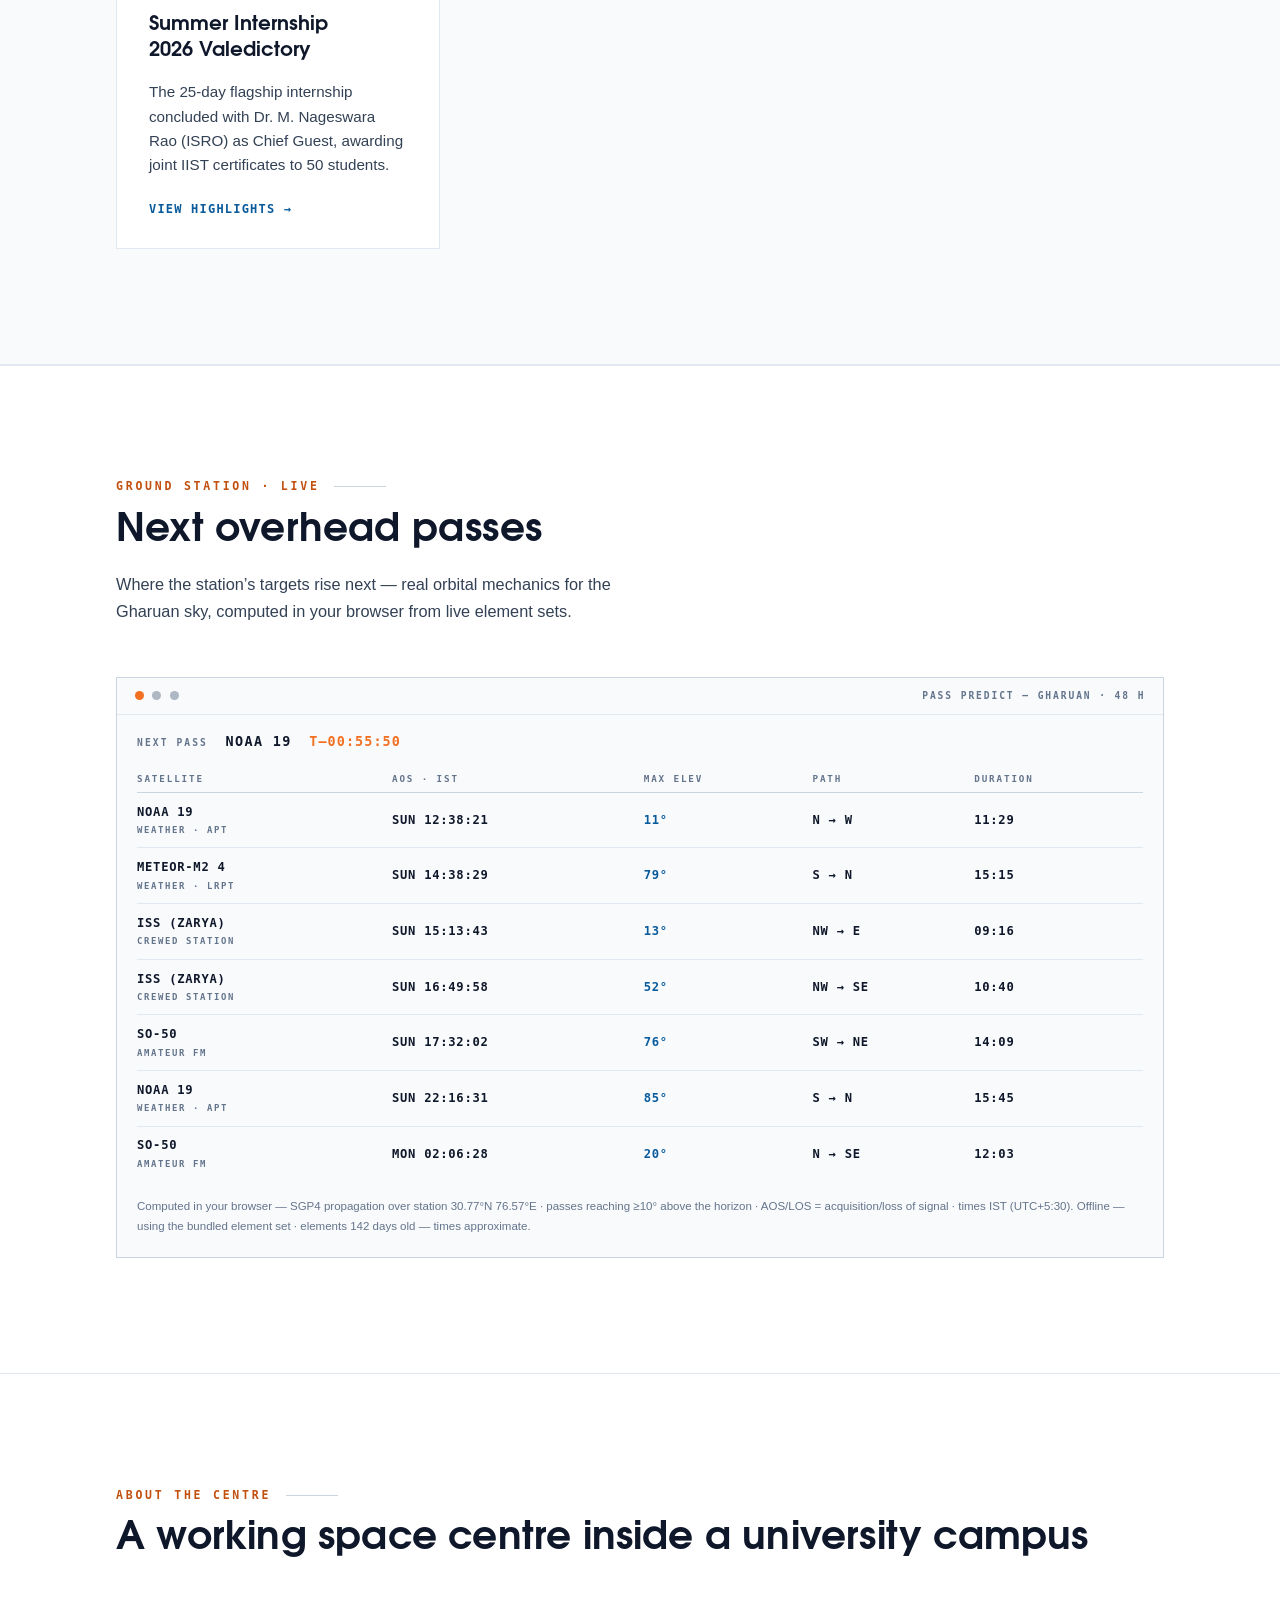
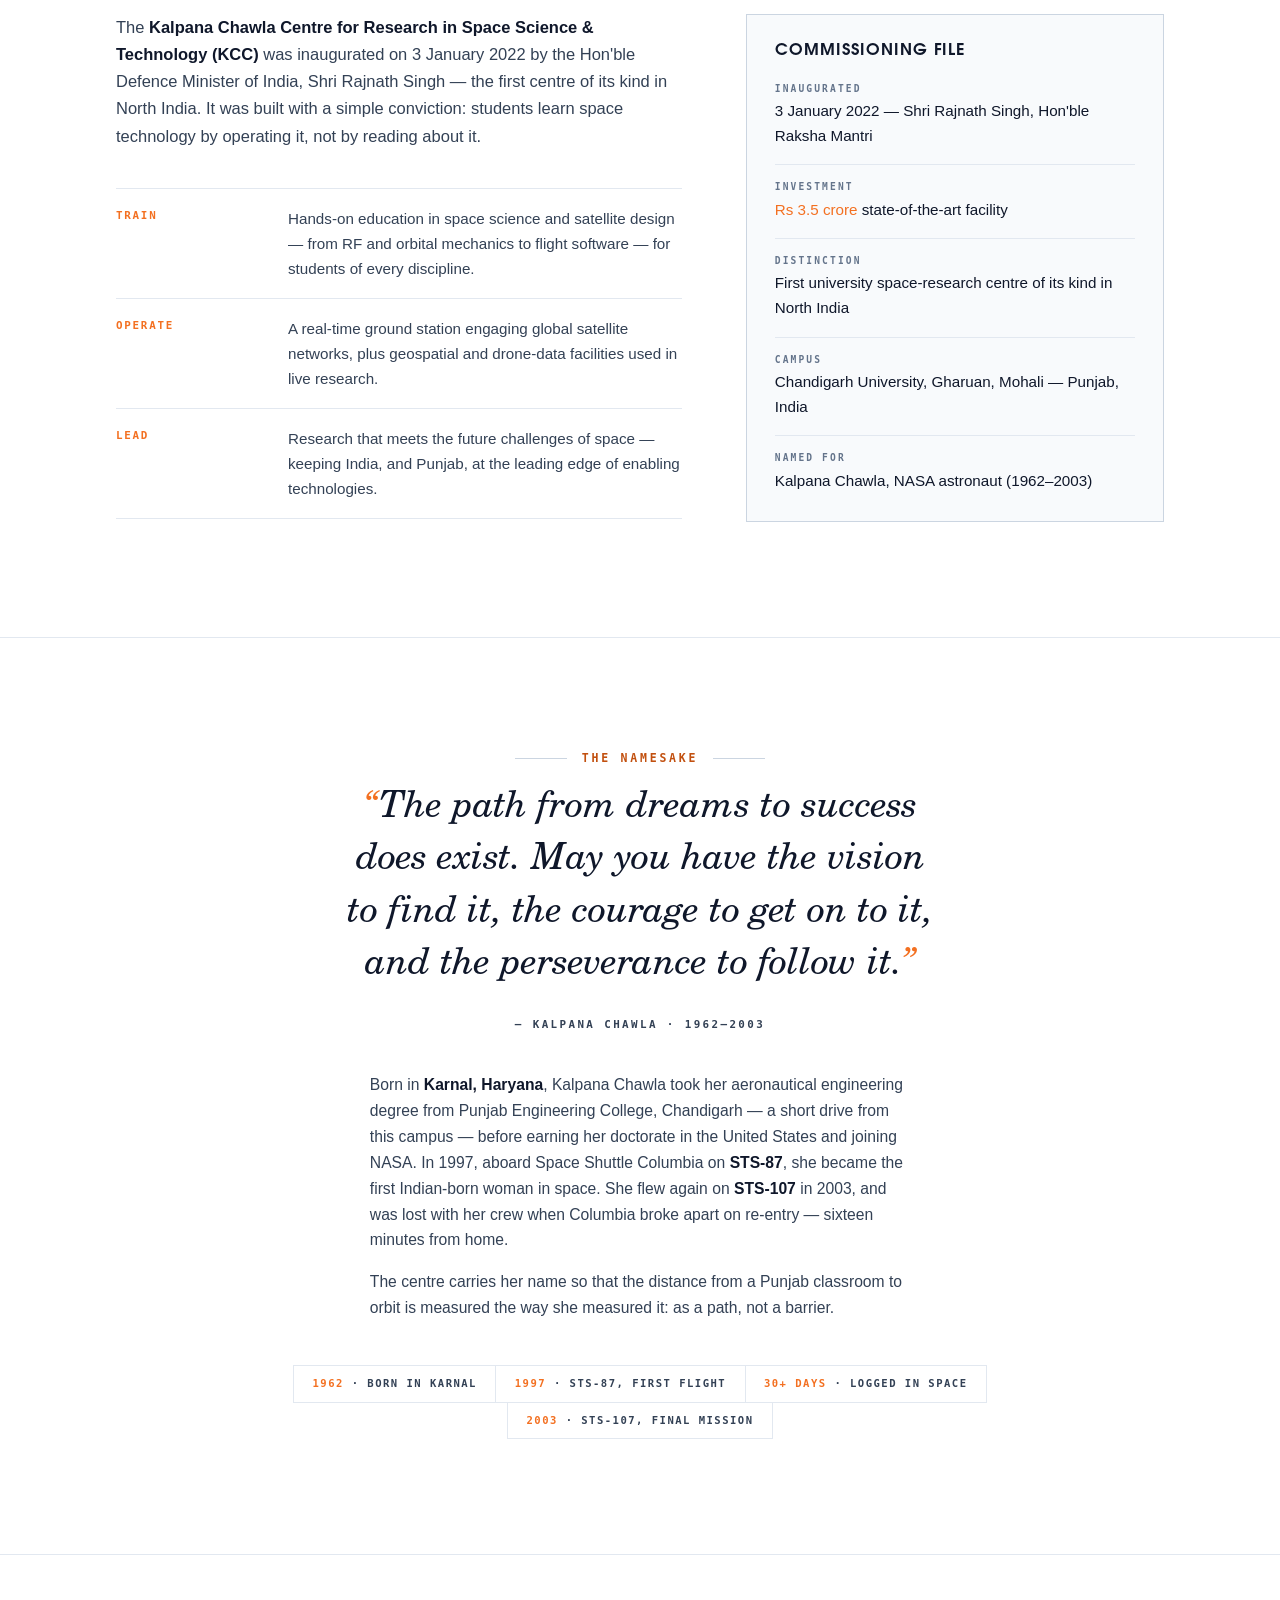
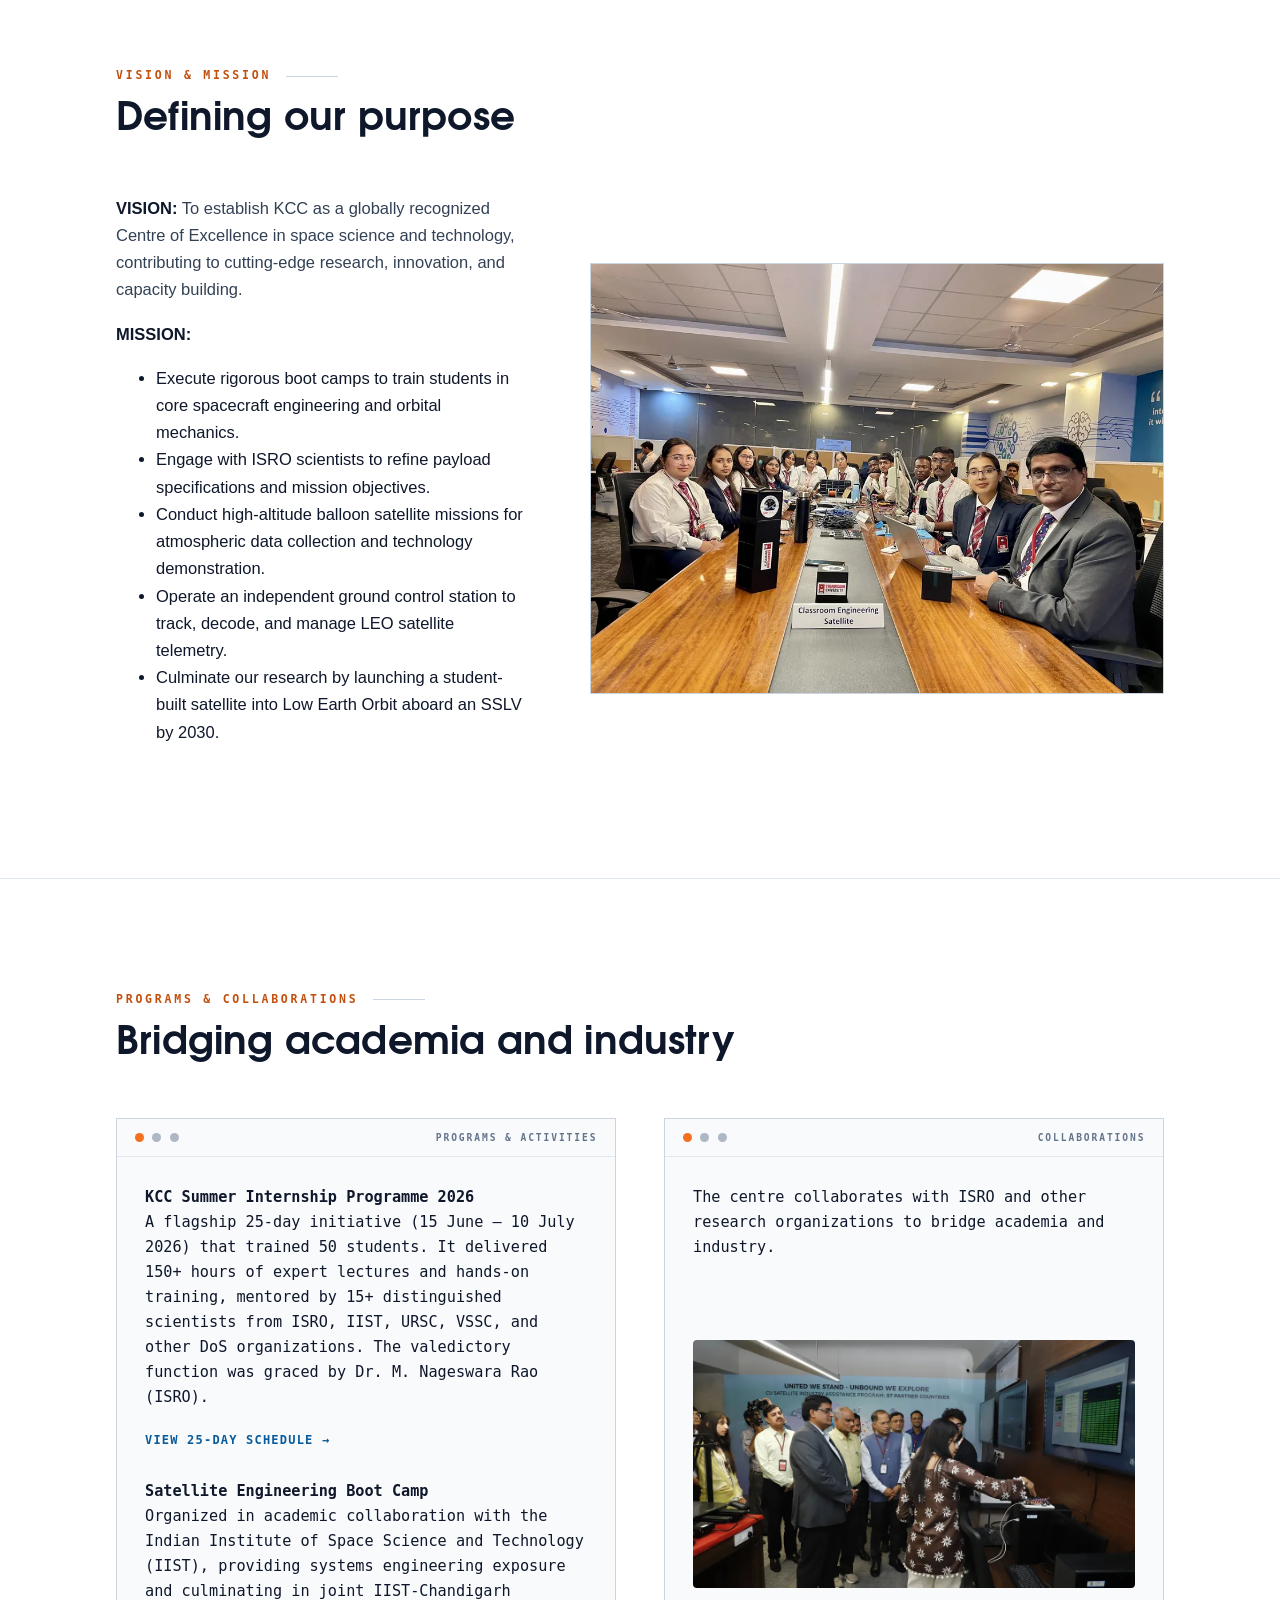
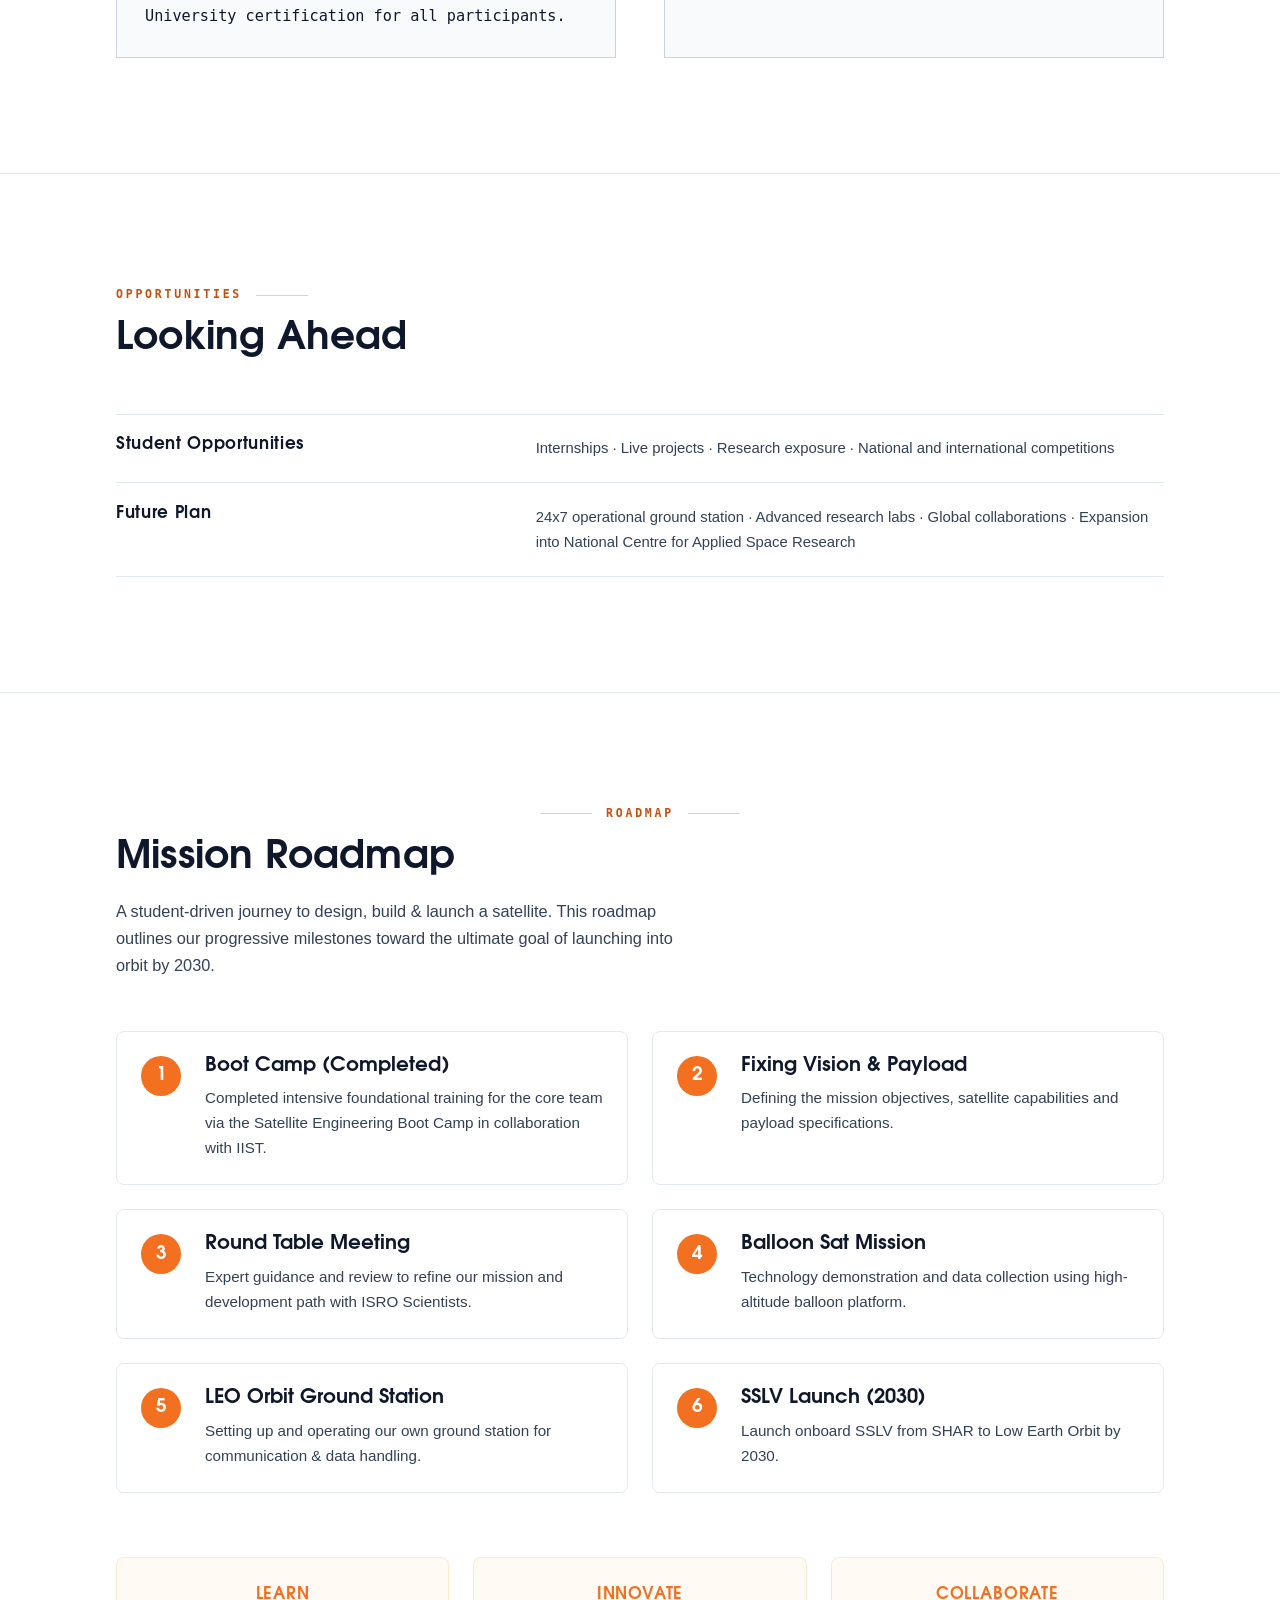
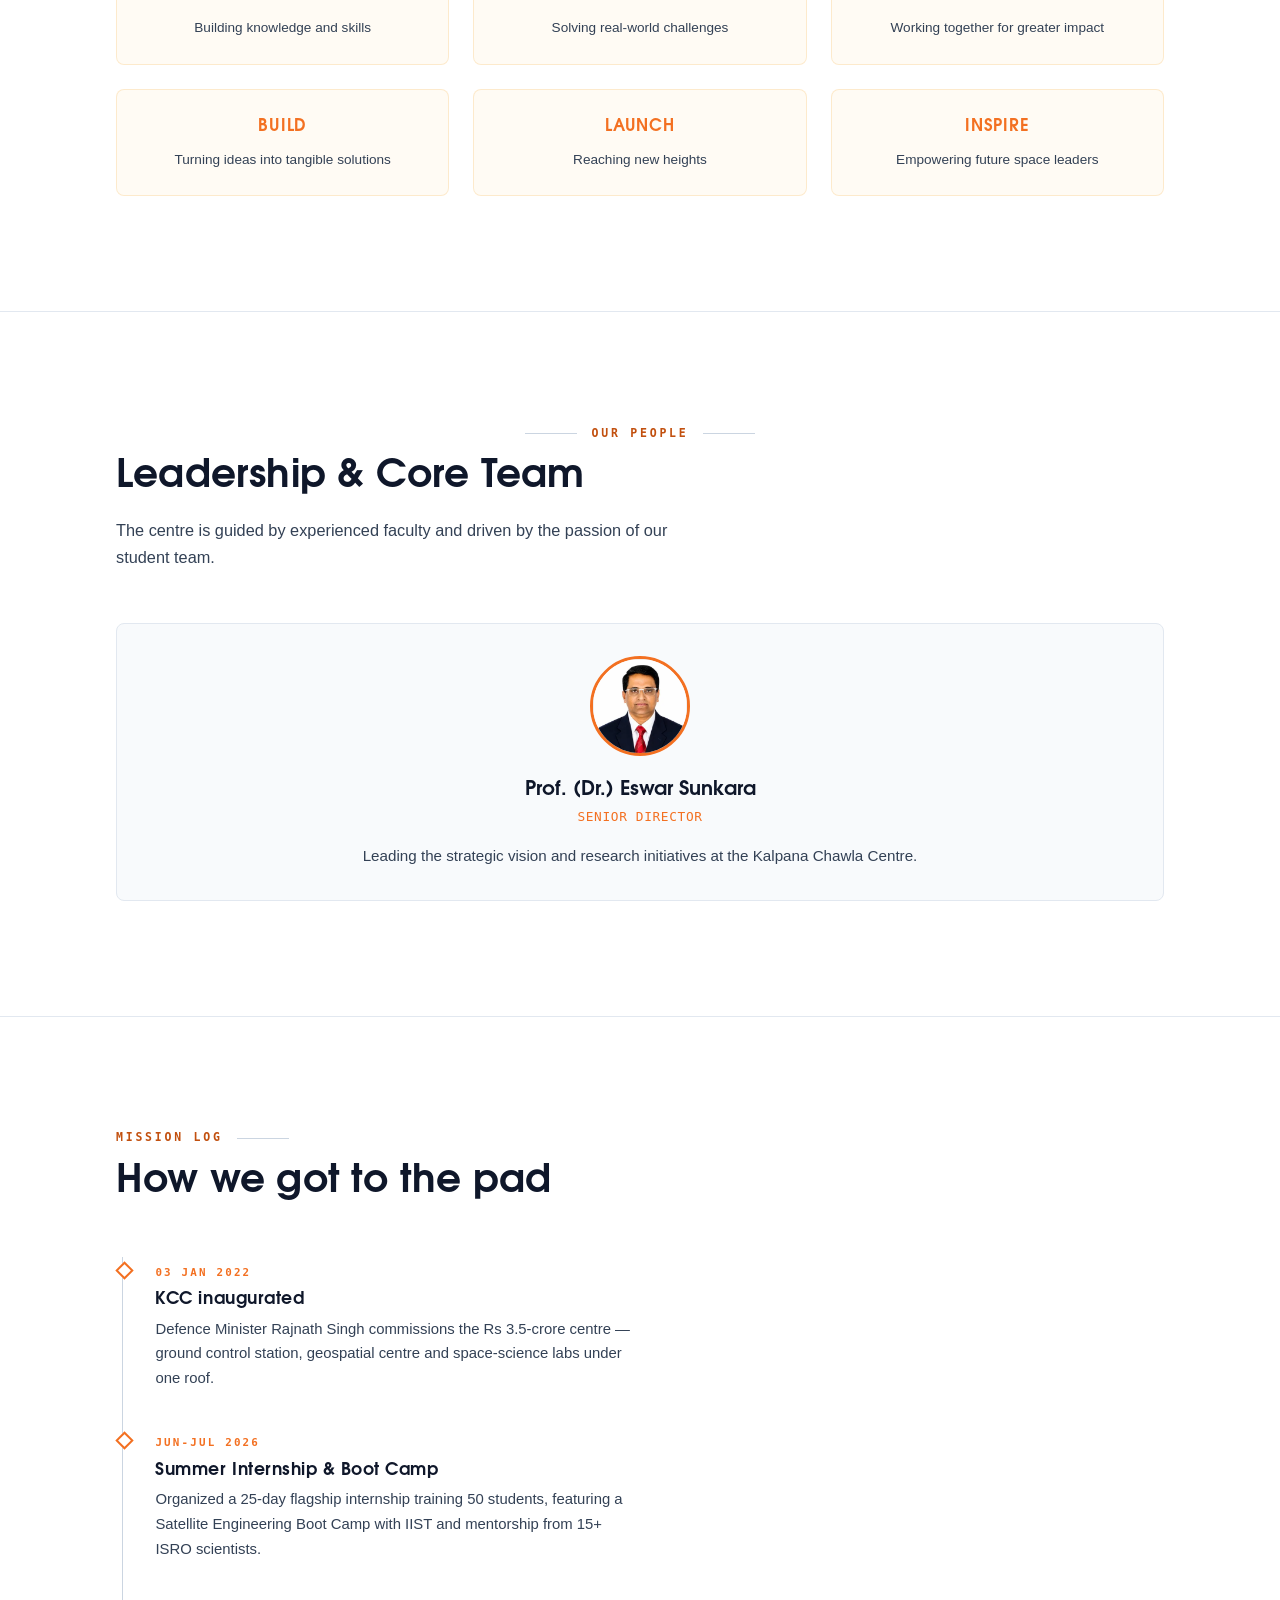
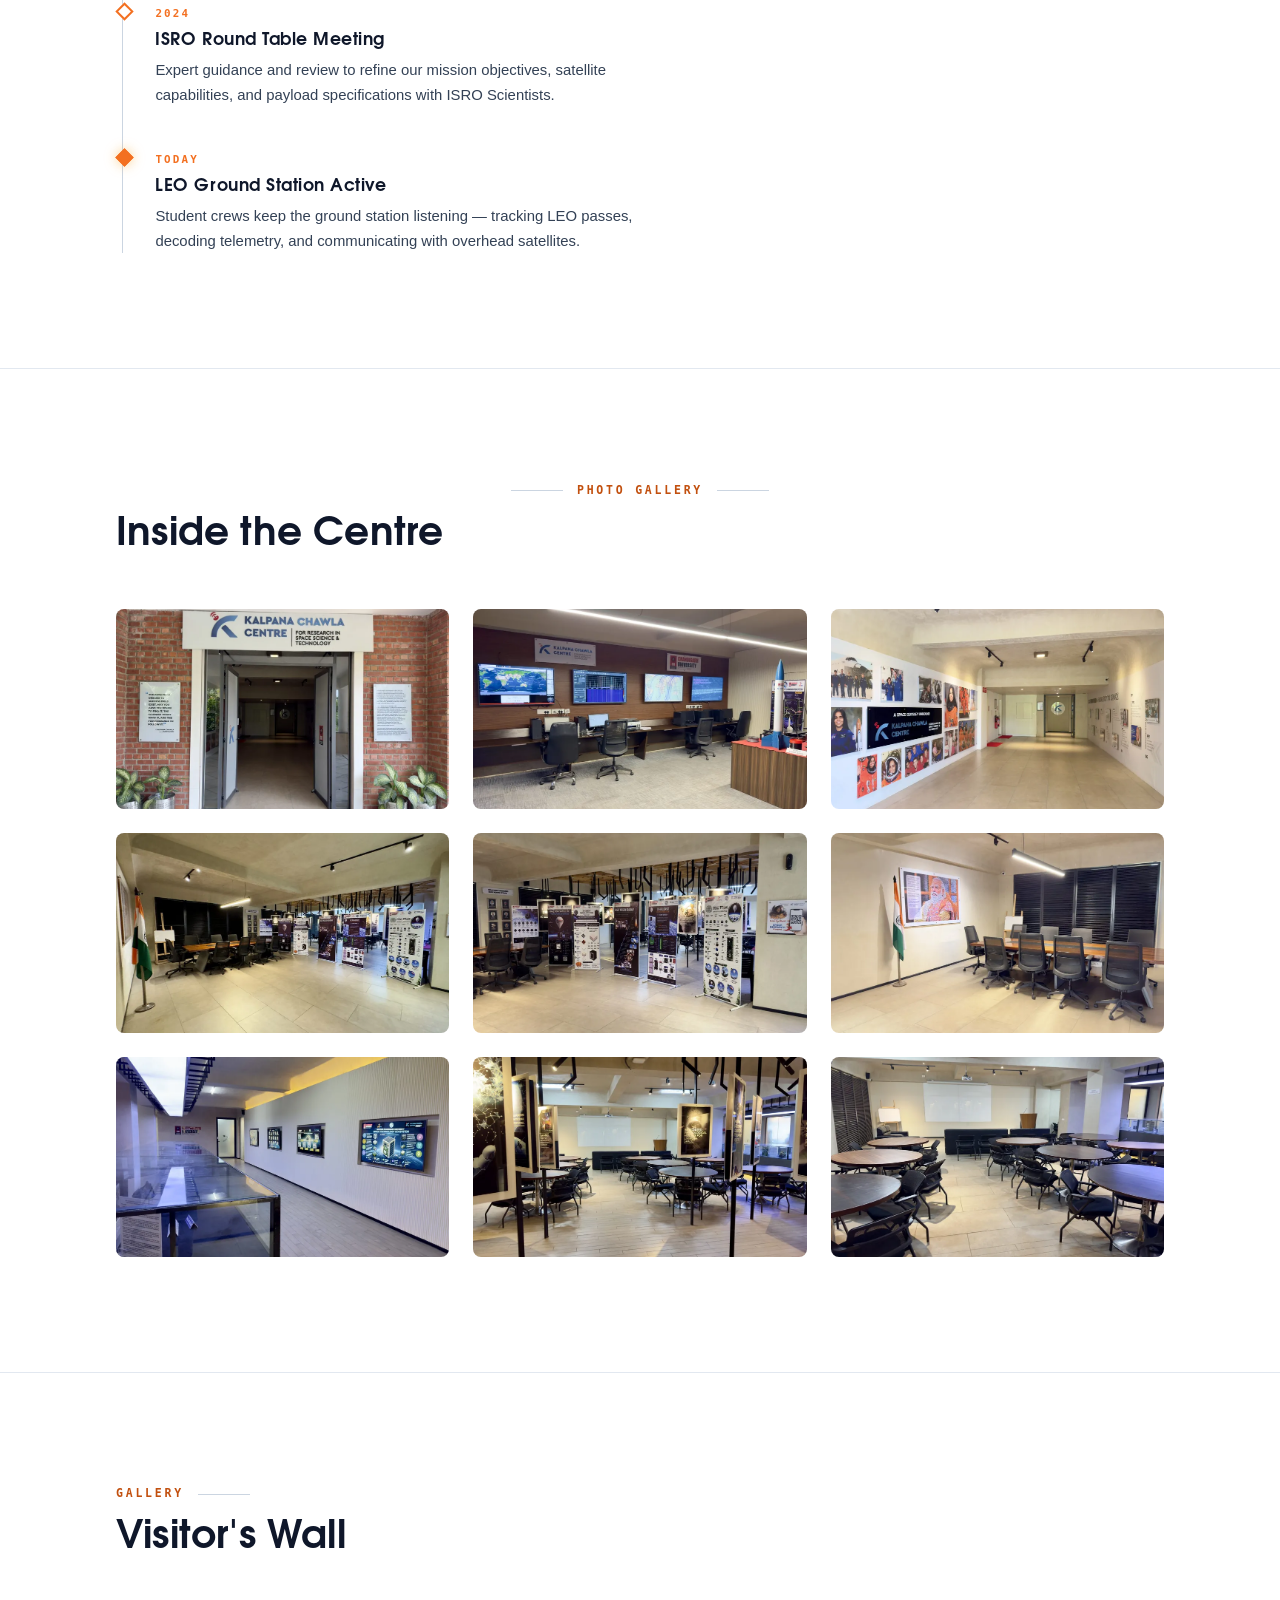
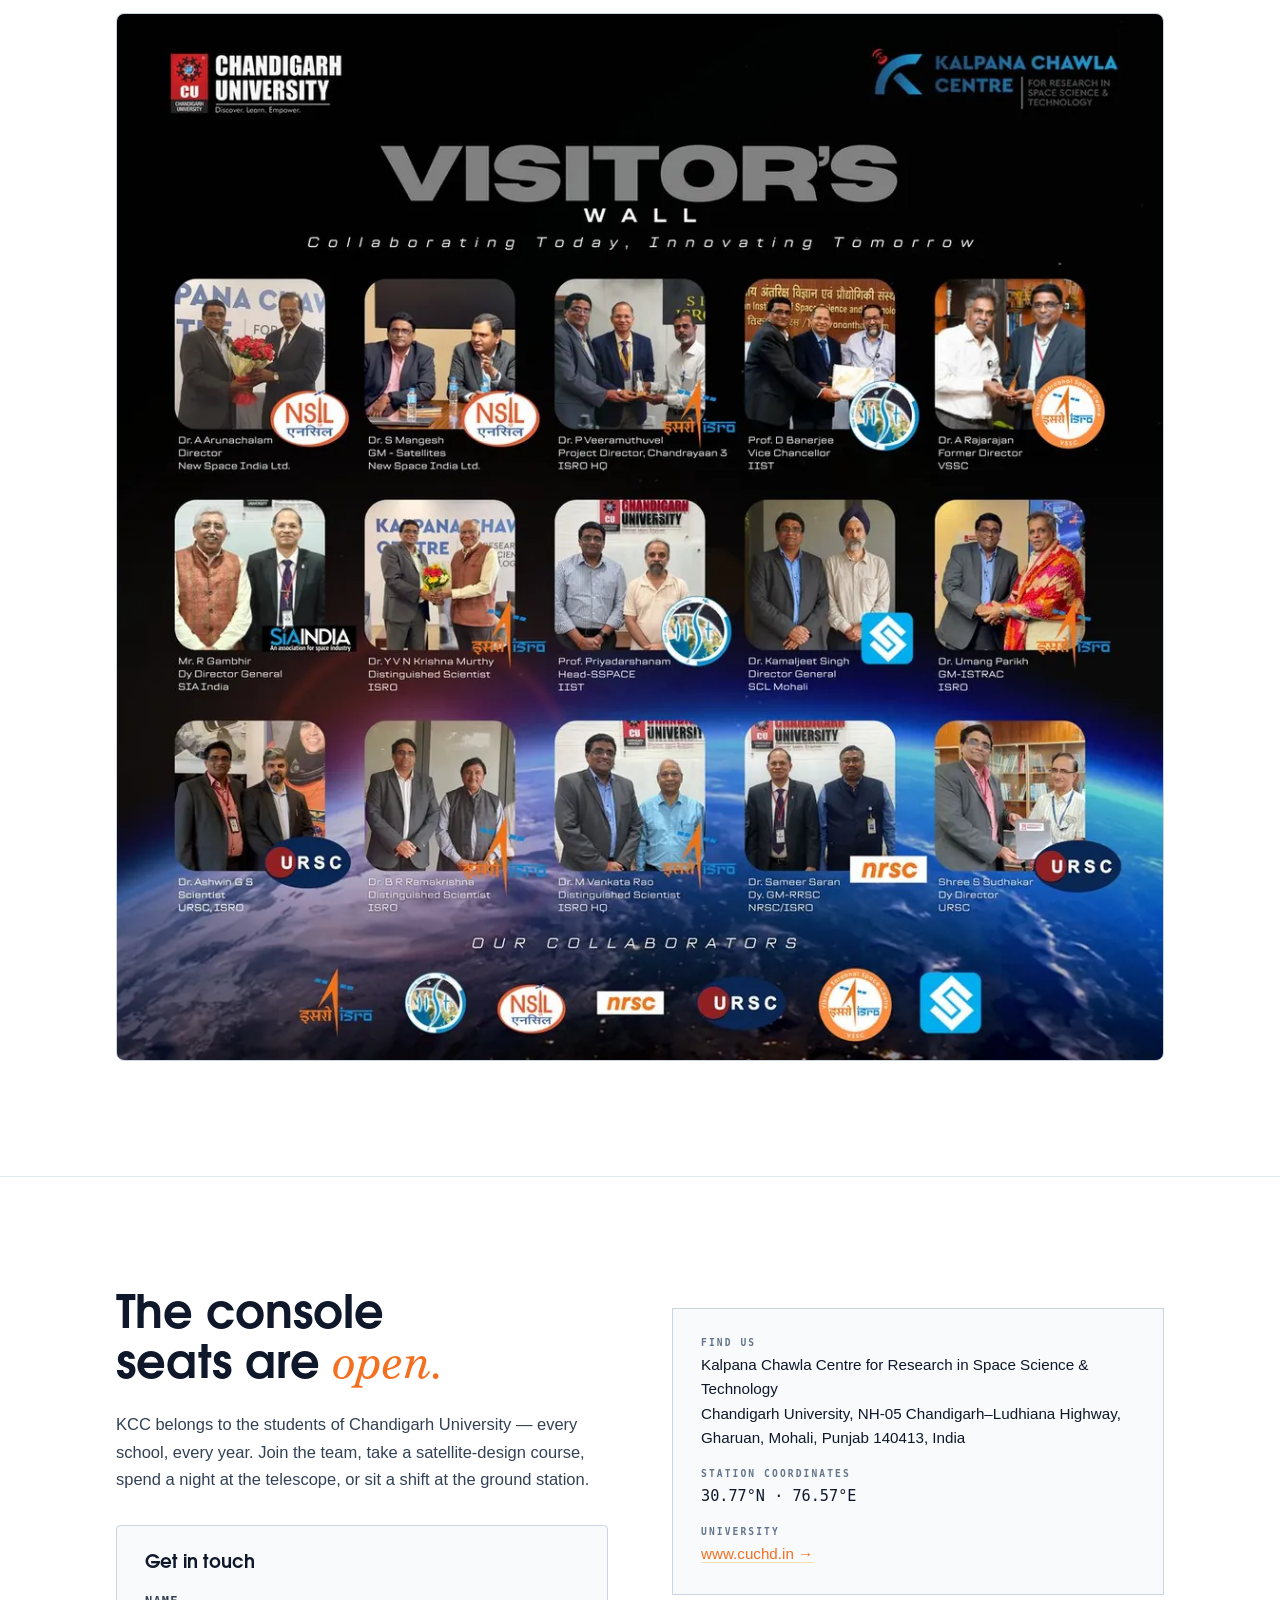
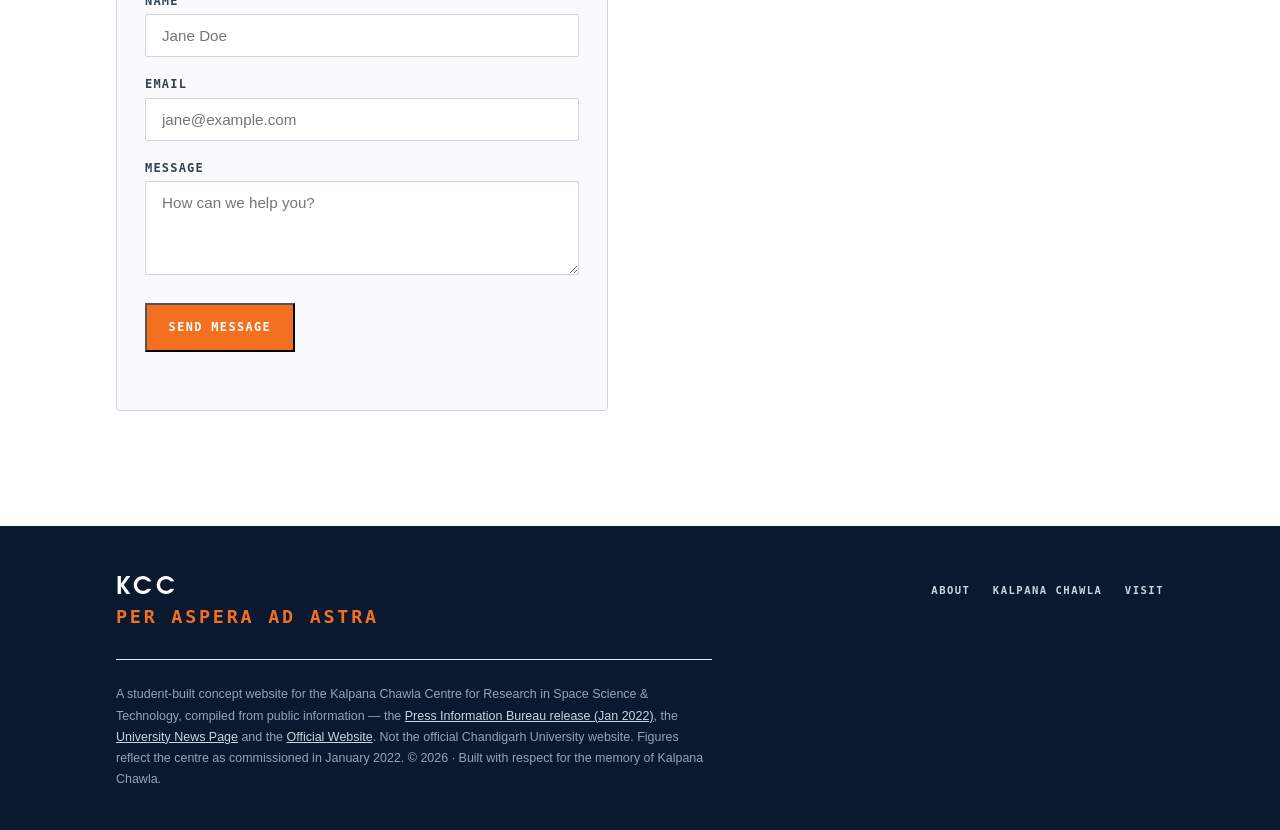
==== commit 1ec7afe9: "Add the 6U ground station dashboard (1U + 6U, live) UI from github.com/mahamatkher/6U_Dashboard, unc" ====
--- a/index.html
+++ b/index.html
@@ -111,6 +111,13 @@
     </div>
     <div class="news-grid">
       <article class="news-card rv">
+        <div class="news-date">Oct 5, 2026</div>
+        <h3>6U Ground Station Dashboard</h3>
+        <p>One dashboard for both demonstrators: the 6U's live camera feed and the 1U's sensors and attitude, received by a single ground station over the same 440&nbsp;MHz link.</p>
+        <a href="dashboard/" class="news-link">Open the dashboard &rarr;</a>
+      </article>
+
+      <article class="news-card rv">
         <div class="news-date">Sep 26, 2026</div>
         <h3>Live Telemetry from KCC-NODE-01</h3>
         <p>Watch temperature, humidity, light and acceleration stream in from our student-built LoRa test node, relayed live by the ESP32 ground station.</p>
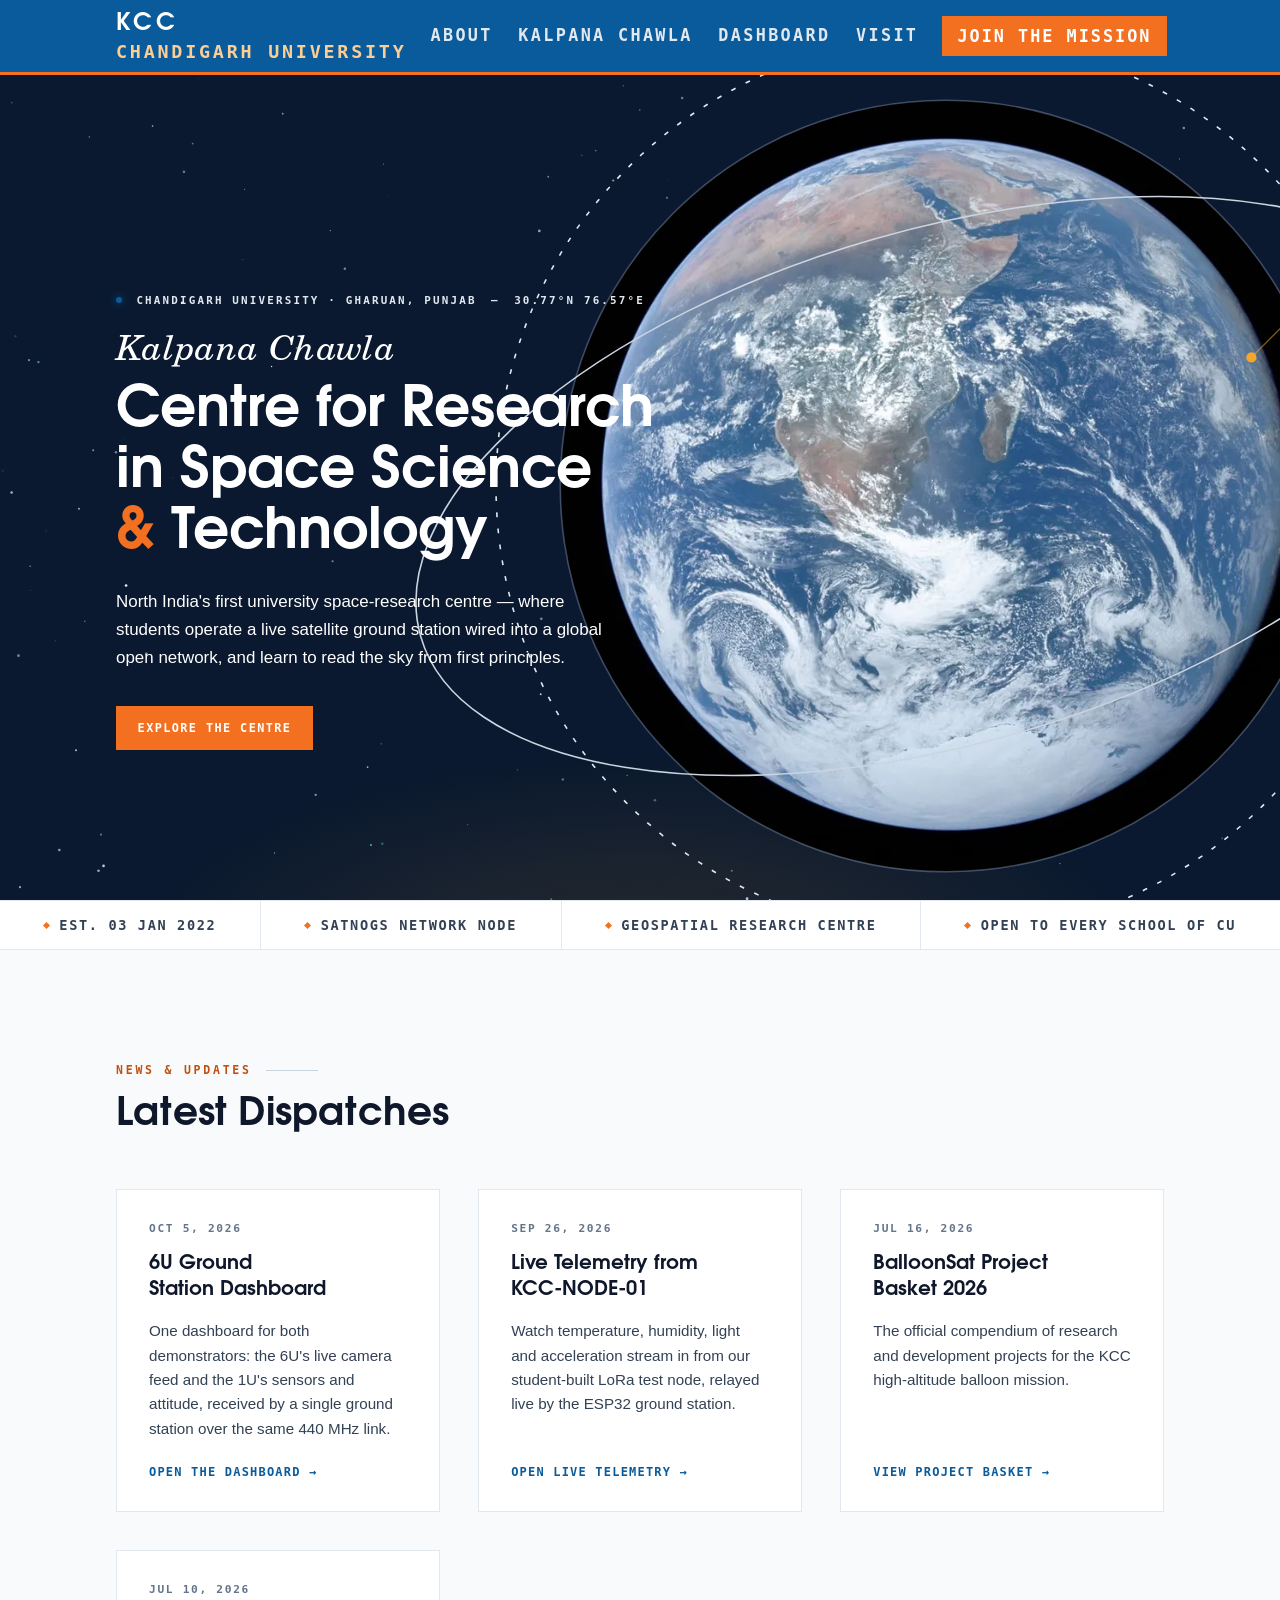
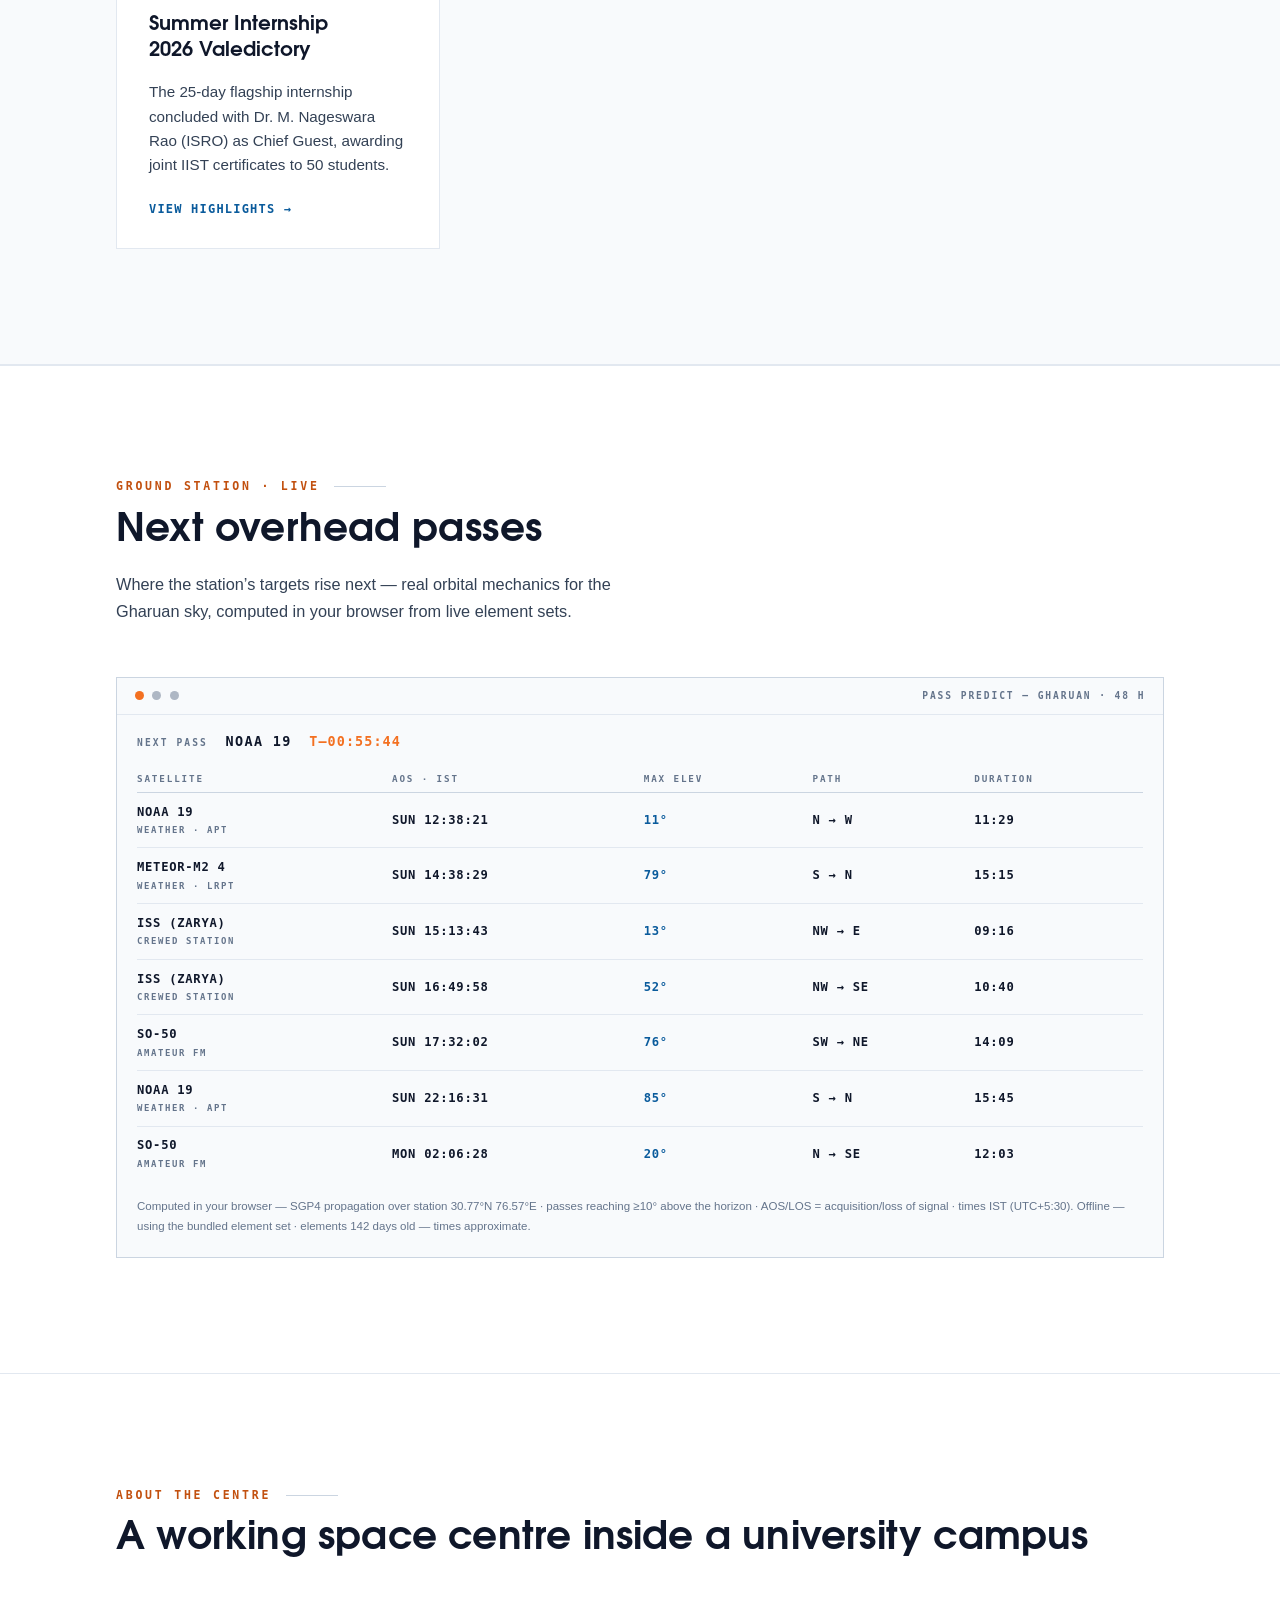
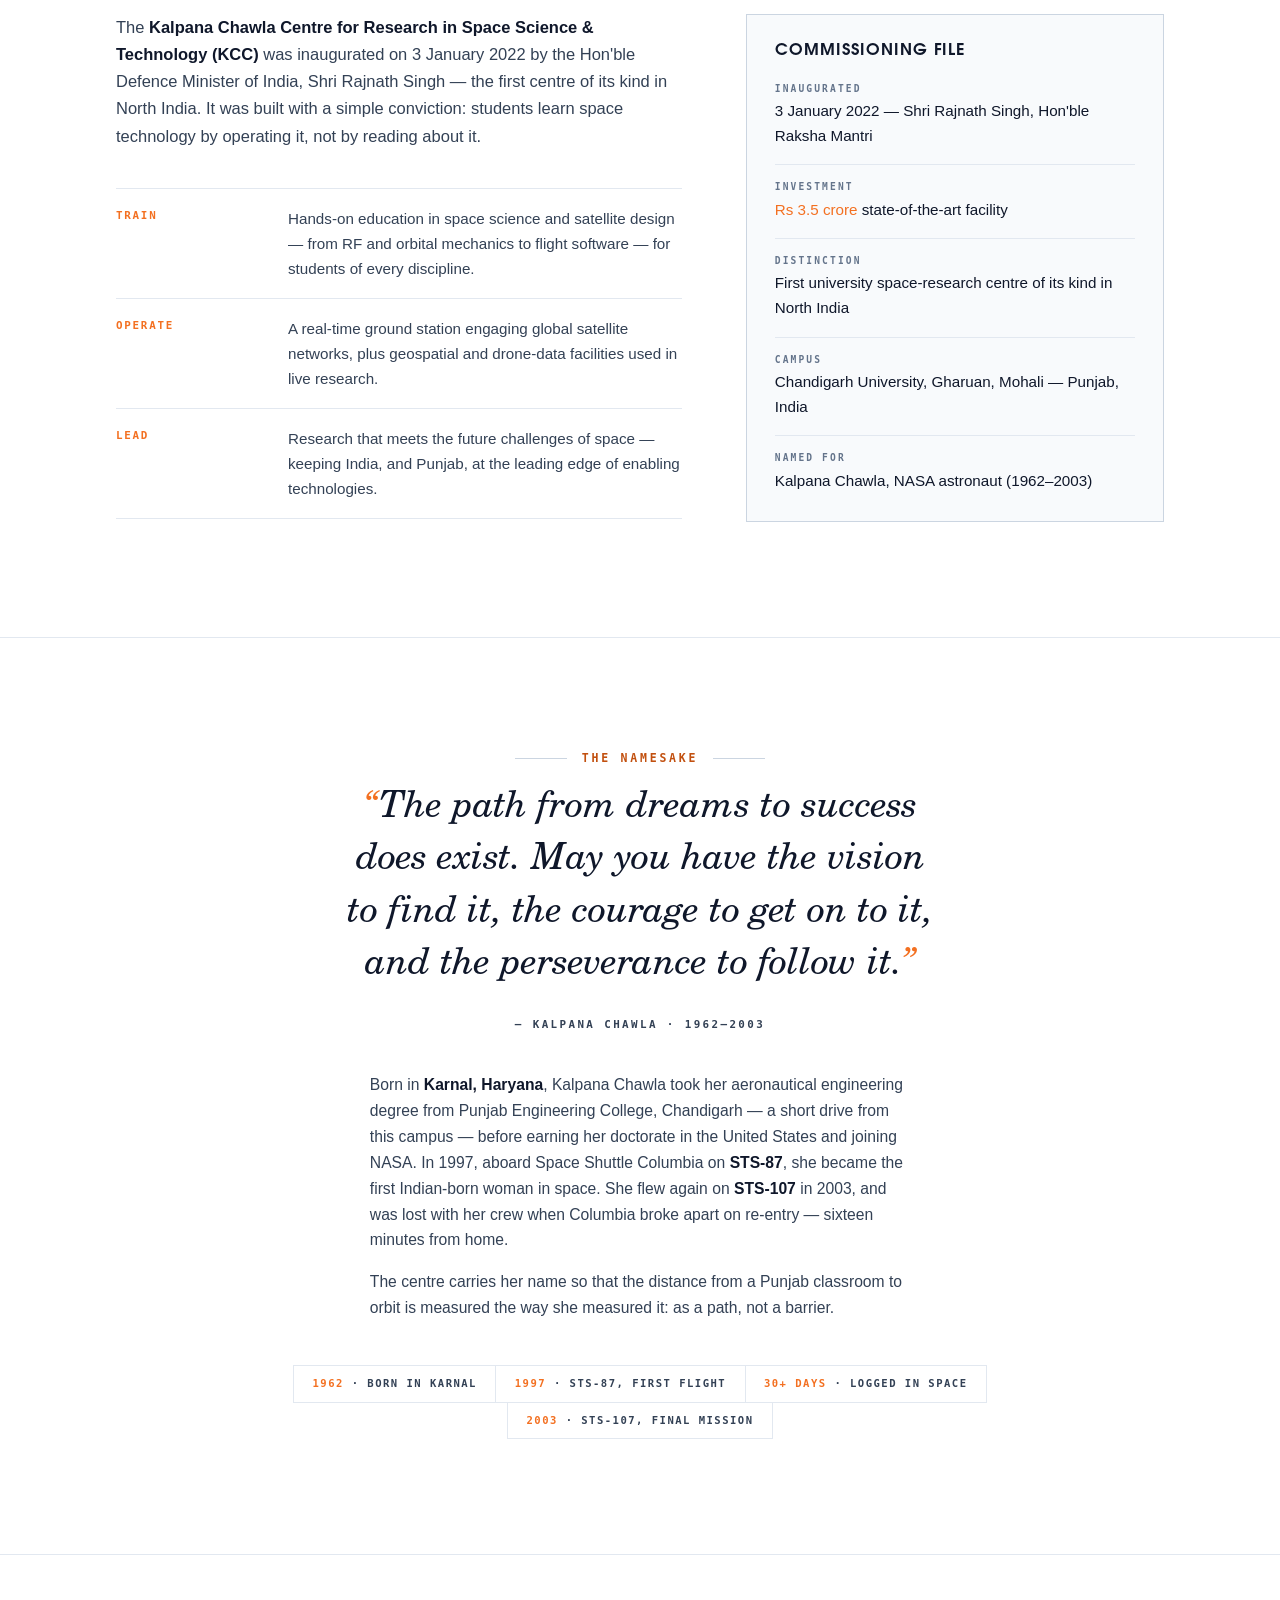
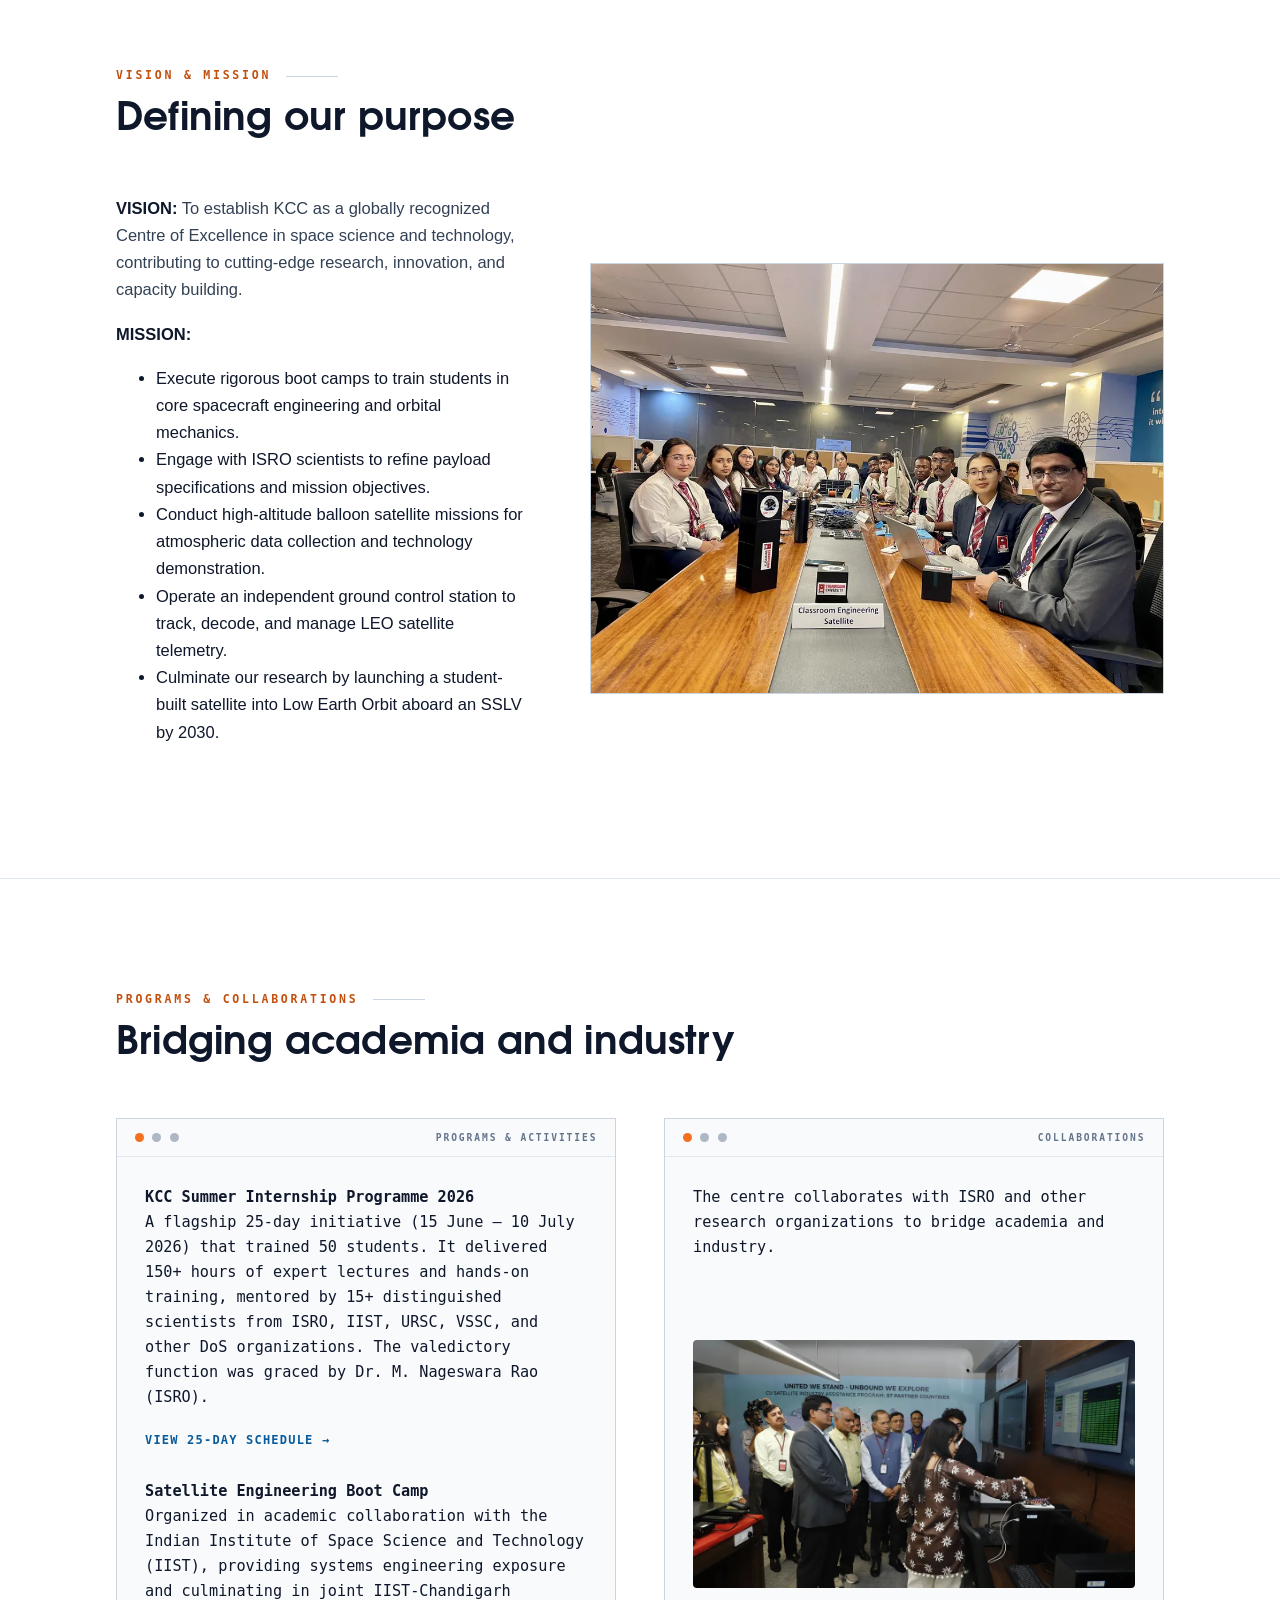
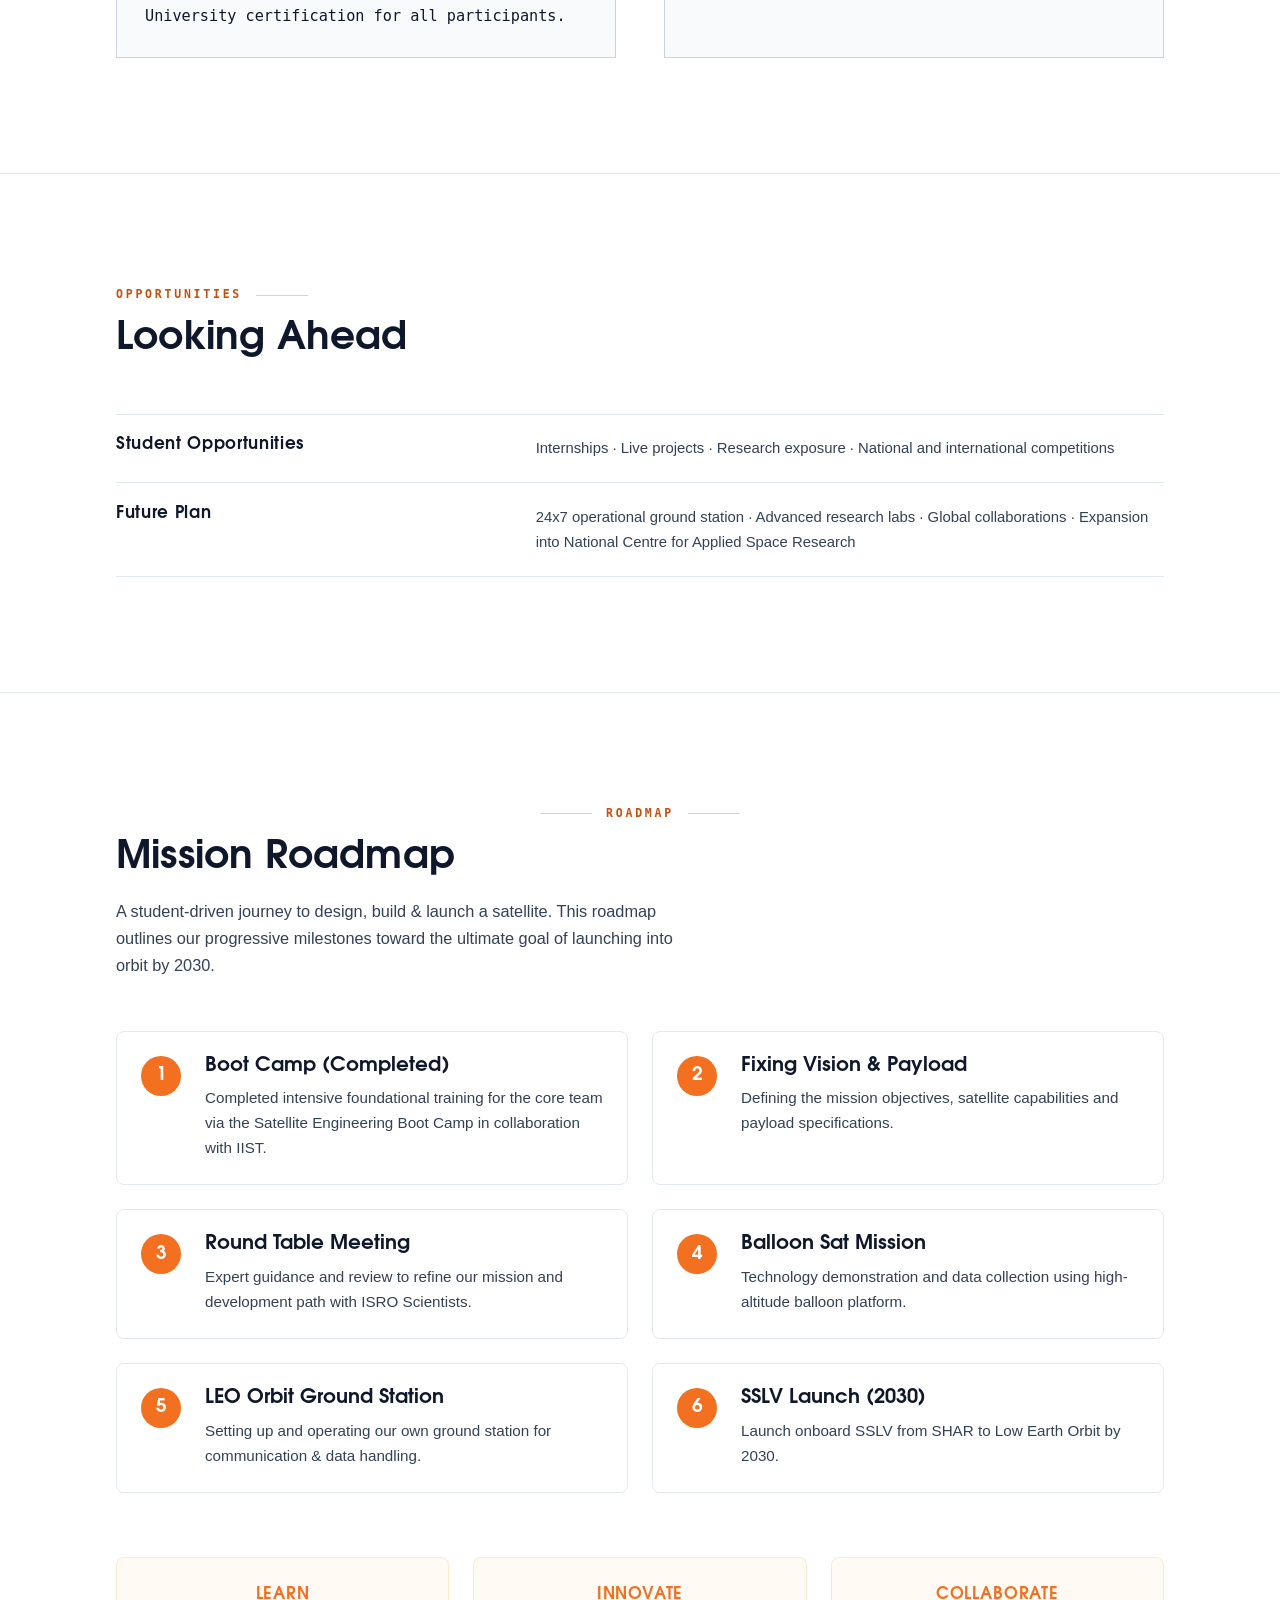
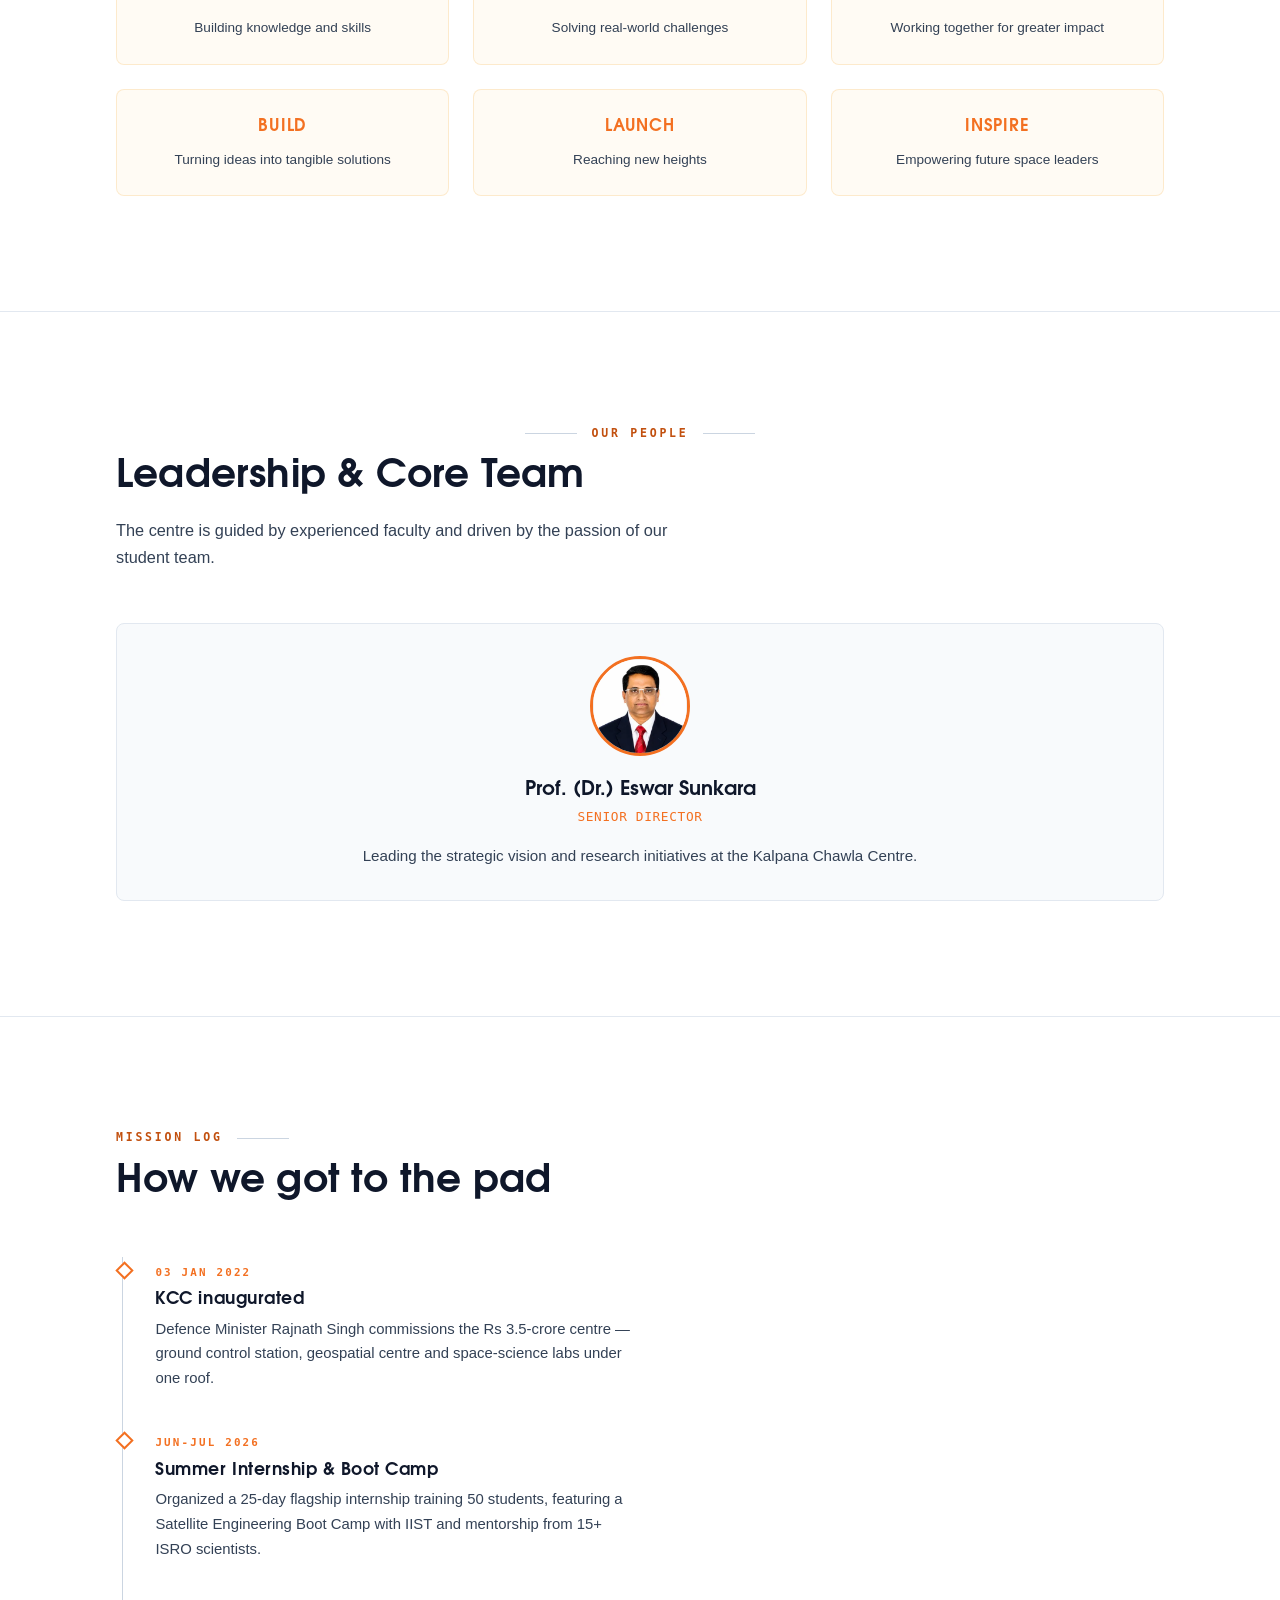
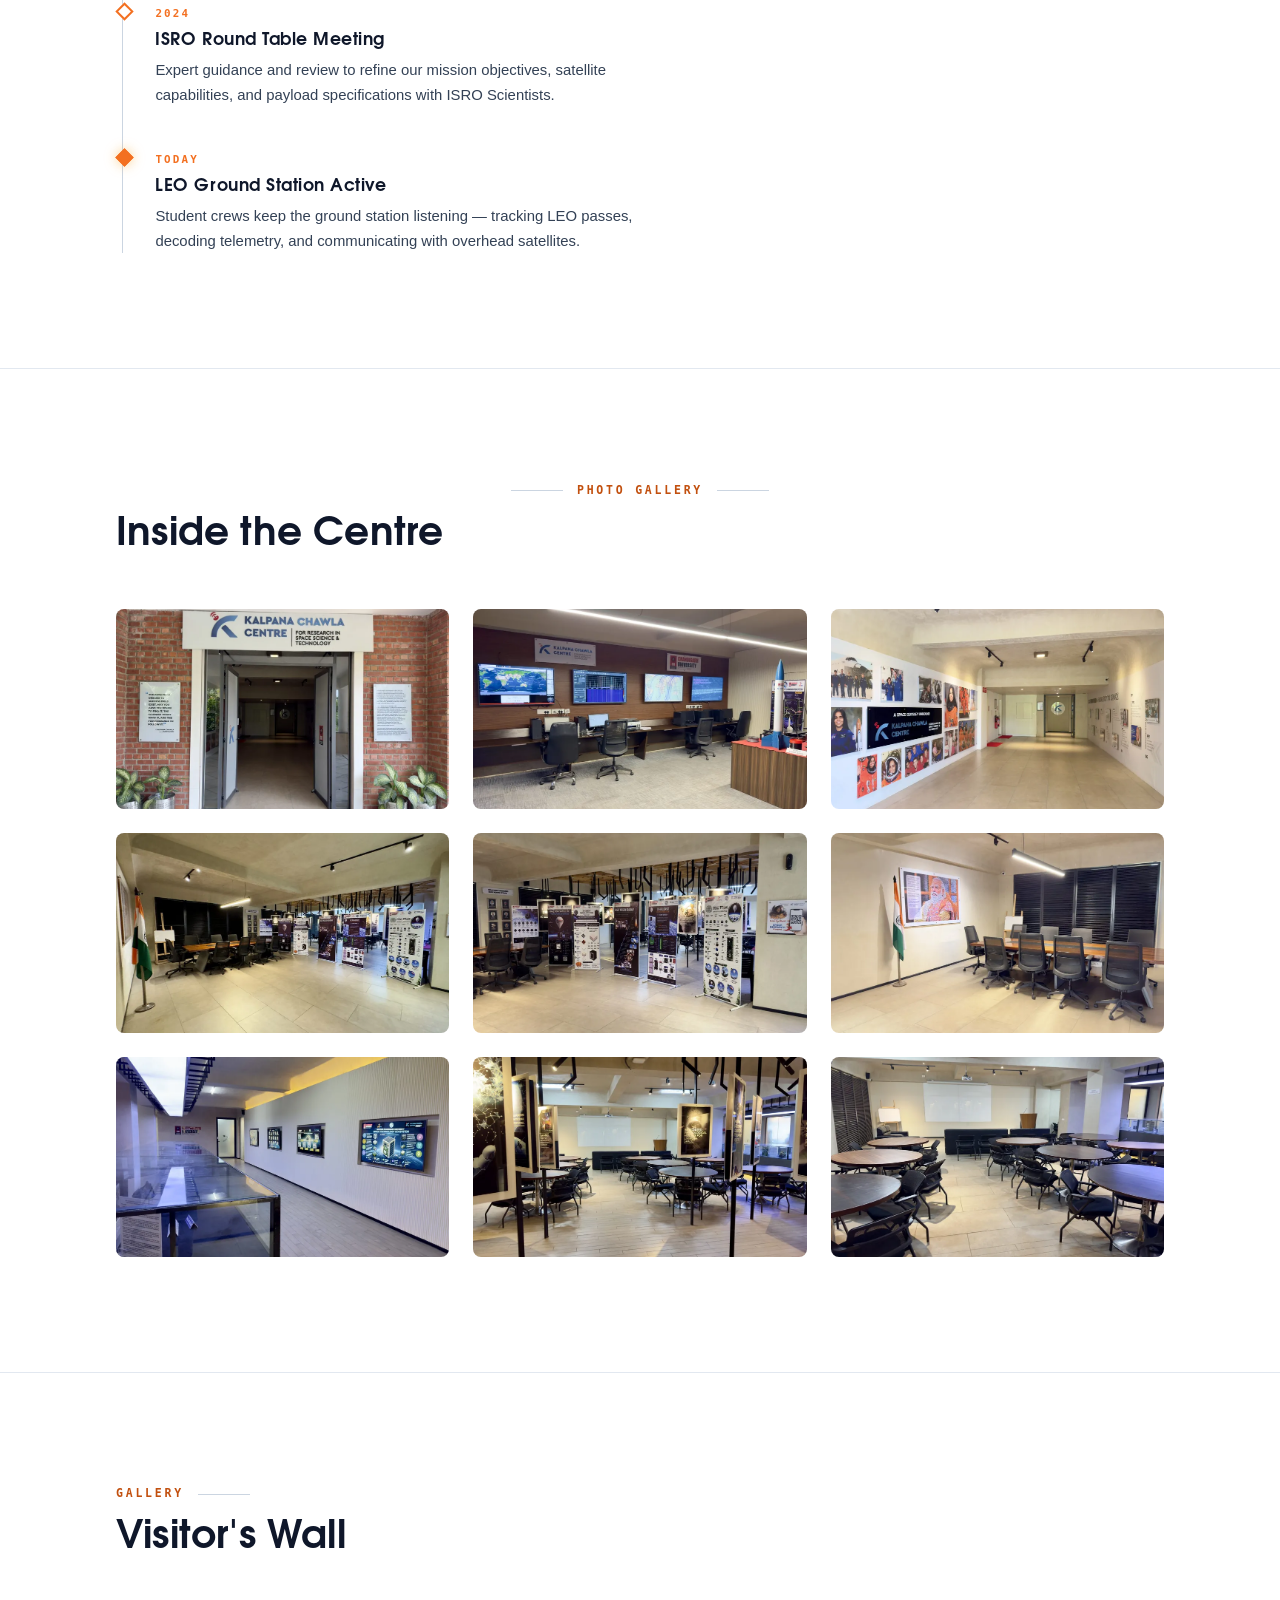
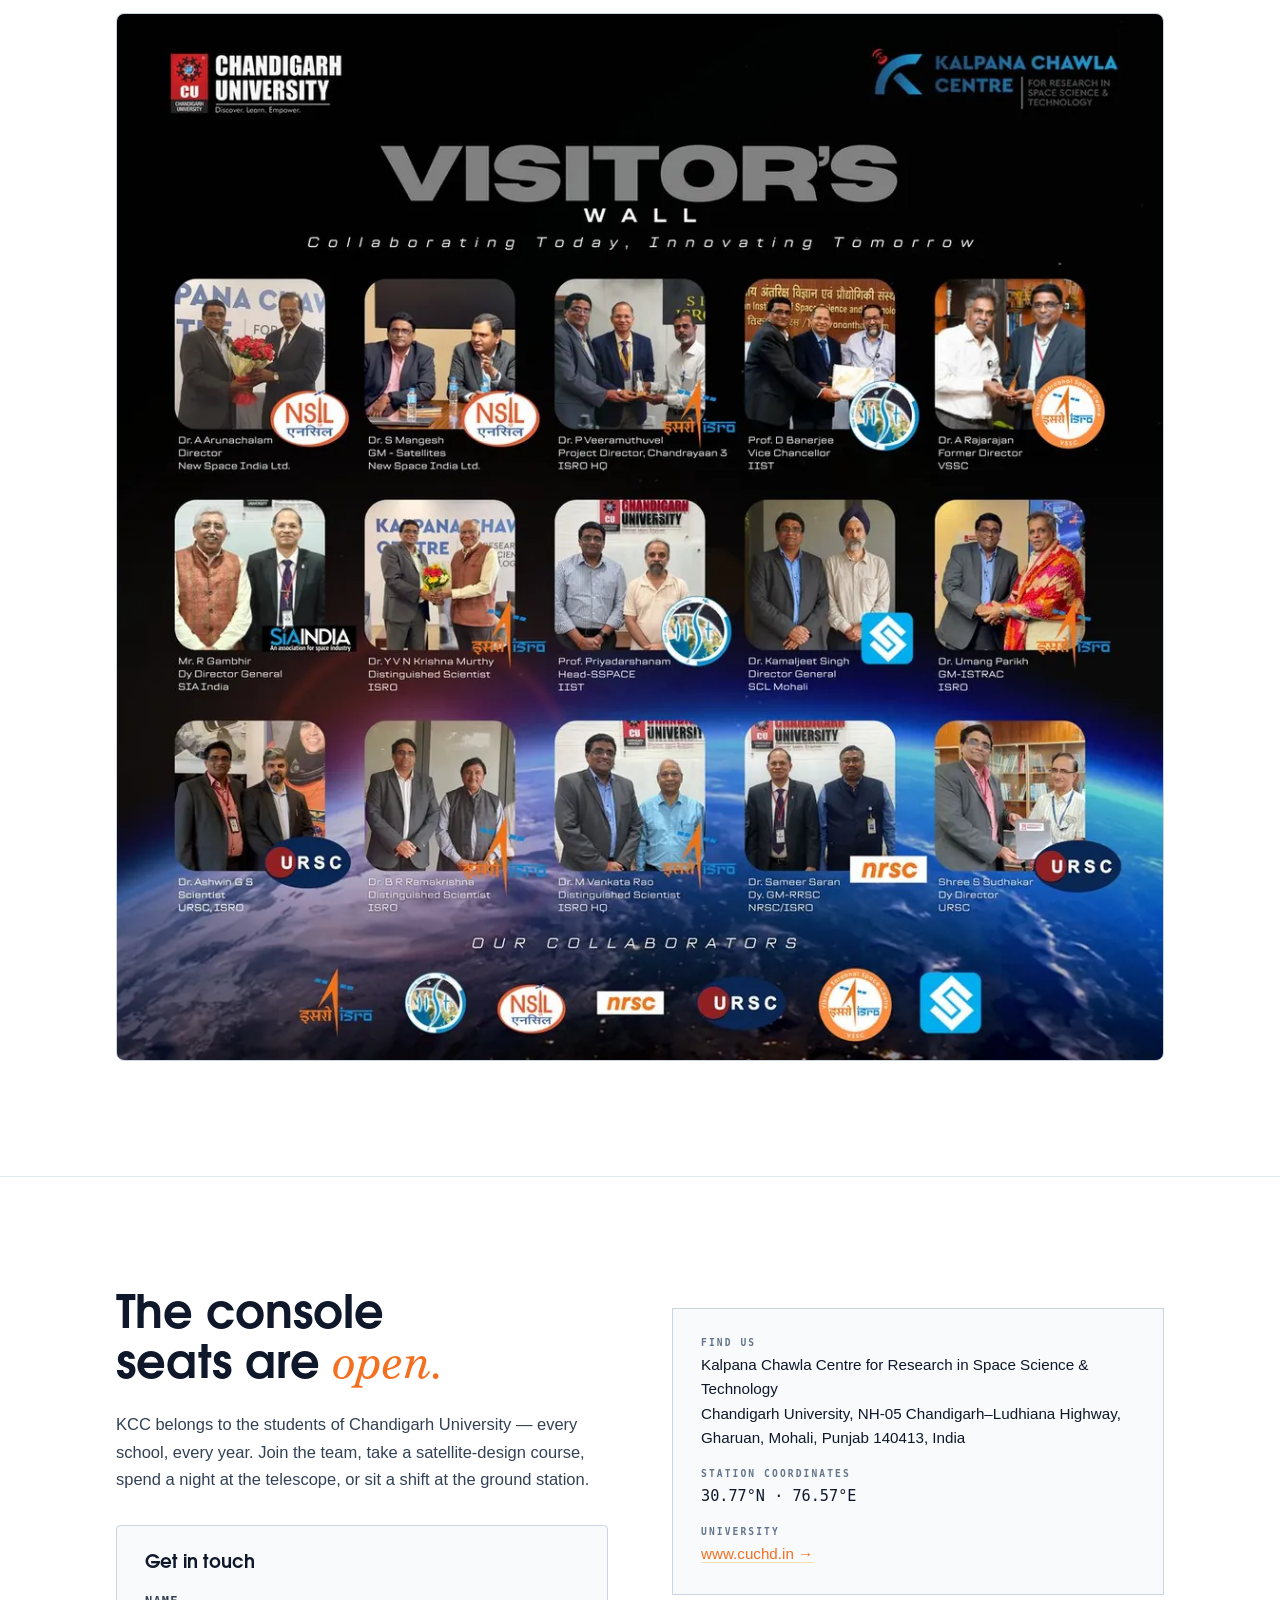
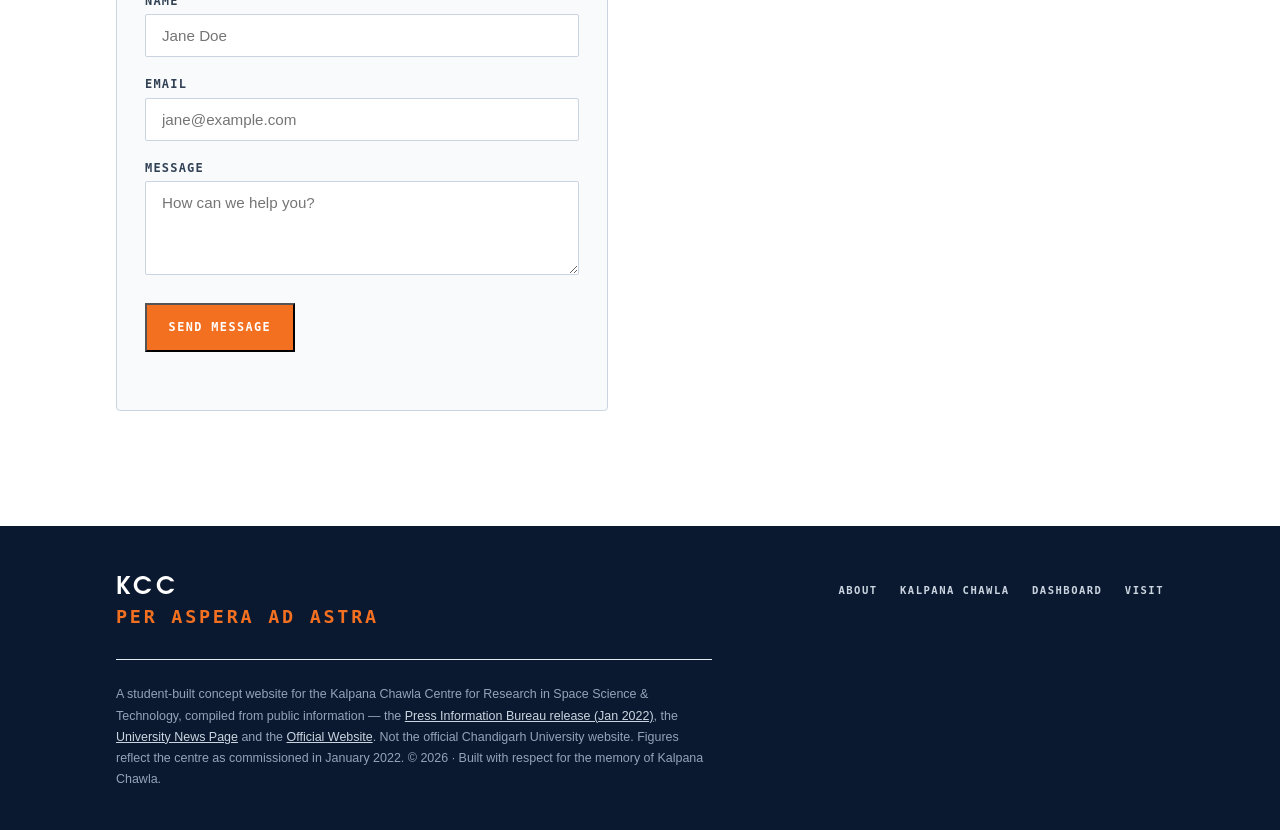
==== commit 43e02761: "Dashboard: no camera card on the 1U, no GPS; add it to the site nav - The 1U has no camera, so its v" ====
--- a/index.html
+++ b/index.html
@@ -6,7 +6,7 @@
 <meta name="viewport" content="width=device-width, initial-scale=1">
 <meta name="color-scheme" content="light">
 <meta name="description" content="North India's first university space-research centre at Chandigarh University, Gharuan &mdash; a student-run satellite ground station on the global SatNOGS network, space-science labs, internships and open sky nights.">
-<link rel="stylesheet" href="assets/css/style.css?v=14">
+<link rel="stylesheet" href="assets/css/style.css?v=15">
 
 <link rel="icon" href="data:image/svg+xml,<svg xmlns='http://www.w3.org/2000/svg' viewBox='0 0 100 100'><text y='0.9em' font-size='90'>🛰️</text></svg>">
 <meta property="og:title" content="KCC &mdash; Kalpana Chawla Centre for Research in Space Science & Technology">
@@ -27,6 +27,7 @@
       <ul class="nav-links" id="navlinks">
         <li><a href="#about">About</a></li>
         <li><a href="#kalpana">Kalpana Chawla</a></li>
+        <li><a href="dashboard/">Dashboard</a></li>
 <li><a href="#visit">Visit</a></li>
       </ul>
     </nav>
@@ -545,6 +546,7 @@
       <ul class="foot-links">
         <li><a href="#about">About</a></li>
         <li><a href="#kalpana">Kalpana Chawla</a></li>
+        <li><a href="dashboard/">Dashboard</a></li>
 <li><a href="#visit">Visit</a></li>
       </ul>
     </div>
--- a/assets/css/style.css
+++ b/assets/css/style.css
@@ -92,7 +92,7 @@
 .nav-links{display:flex;align-items:center;gap:1.6rem;list-style:none;margin:0;padding:0}
 .nav-links a{
   font:600 1.05rem var(--mono);letter-spacing:.14em;text-transform:uppercase;
-  color:#E2E8F0;text-decoration:none;transition:color .2s;
+  color:#E2E8F0;text-decoration:none;transition:color .2s;white-space:nowrap;
 }
 .nav-links a:hover{color:#FFFFFF}
 .nav-cta{
@@ -364,7 +364,9 @@
 }
 
 /* ============ RESPONSIVE ============ */
-@media (max-width:1000px){
+/* The menu collapses a little before the page layout does: with four links the
+   desktop nav needs ~1100px, and below that the "Join the mission" button overflowed. */
+@media (max-width:1100px){
   .nav-links{display:none}
   .burger{display:flex}
   body.nav-open .nav-links{
@@ -373,6 +375,8 @@
   }
   body.nav-open .nav-links a{display:block;padding:.85rem var(--pad);font-size:.78rem;color:var(--ink)}
   body.nav-open .nav-links a:hover{color:var(--saffron)}
+}
+@media (max-width:1000px){
   .orbit-box svg{width:min(88vw,430px)}
   .about-grid,.cusat-grid,.gs-grid{grid-template-columns:1fr}
   .factcard{position:static}
